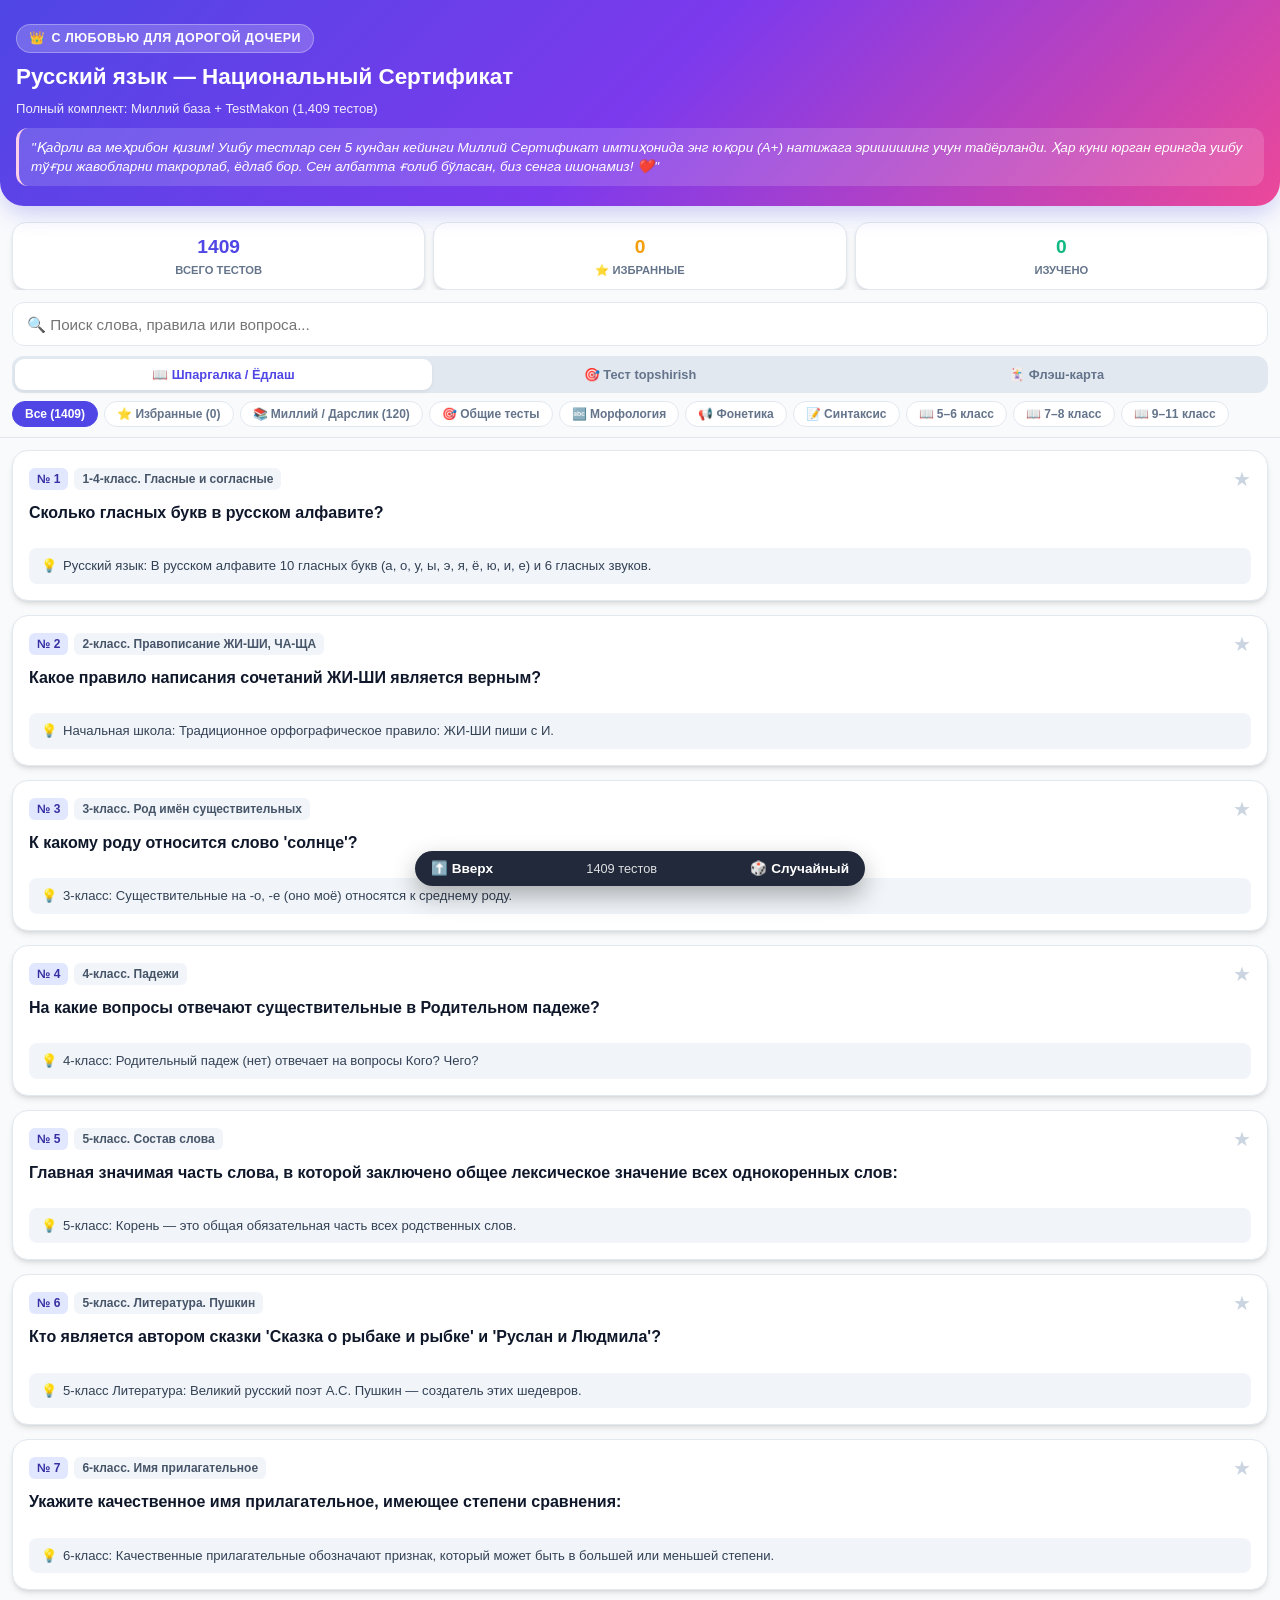
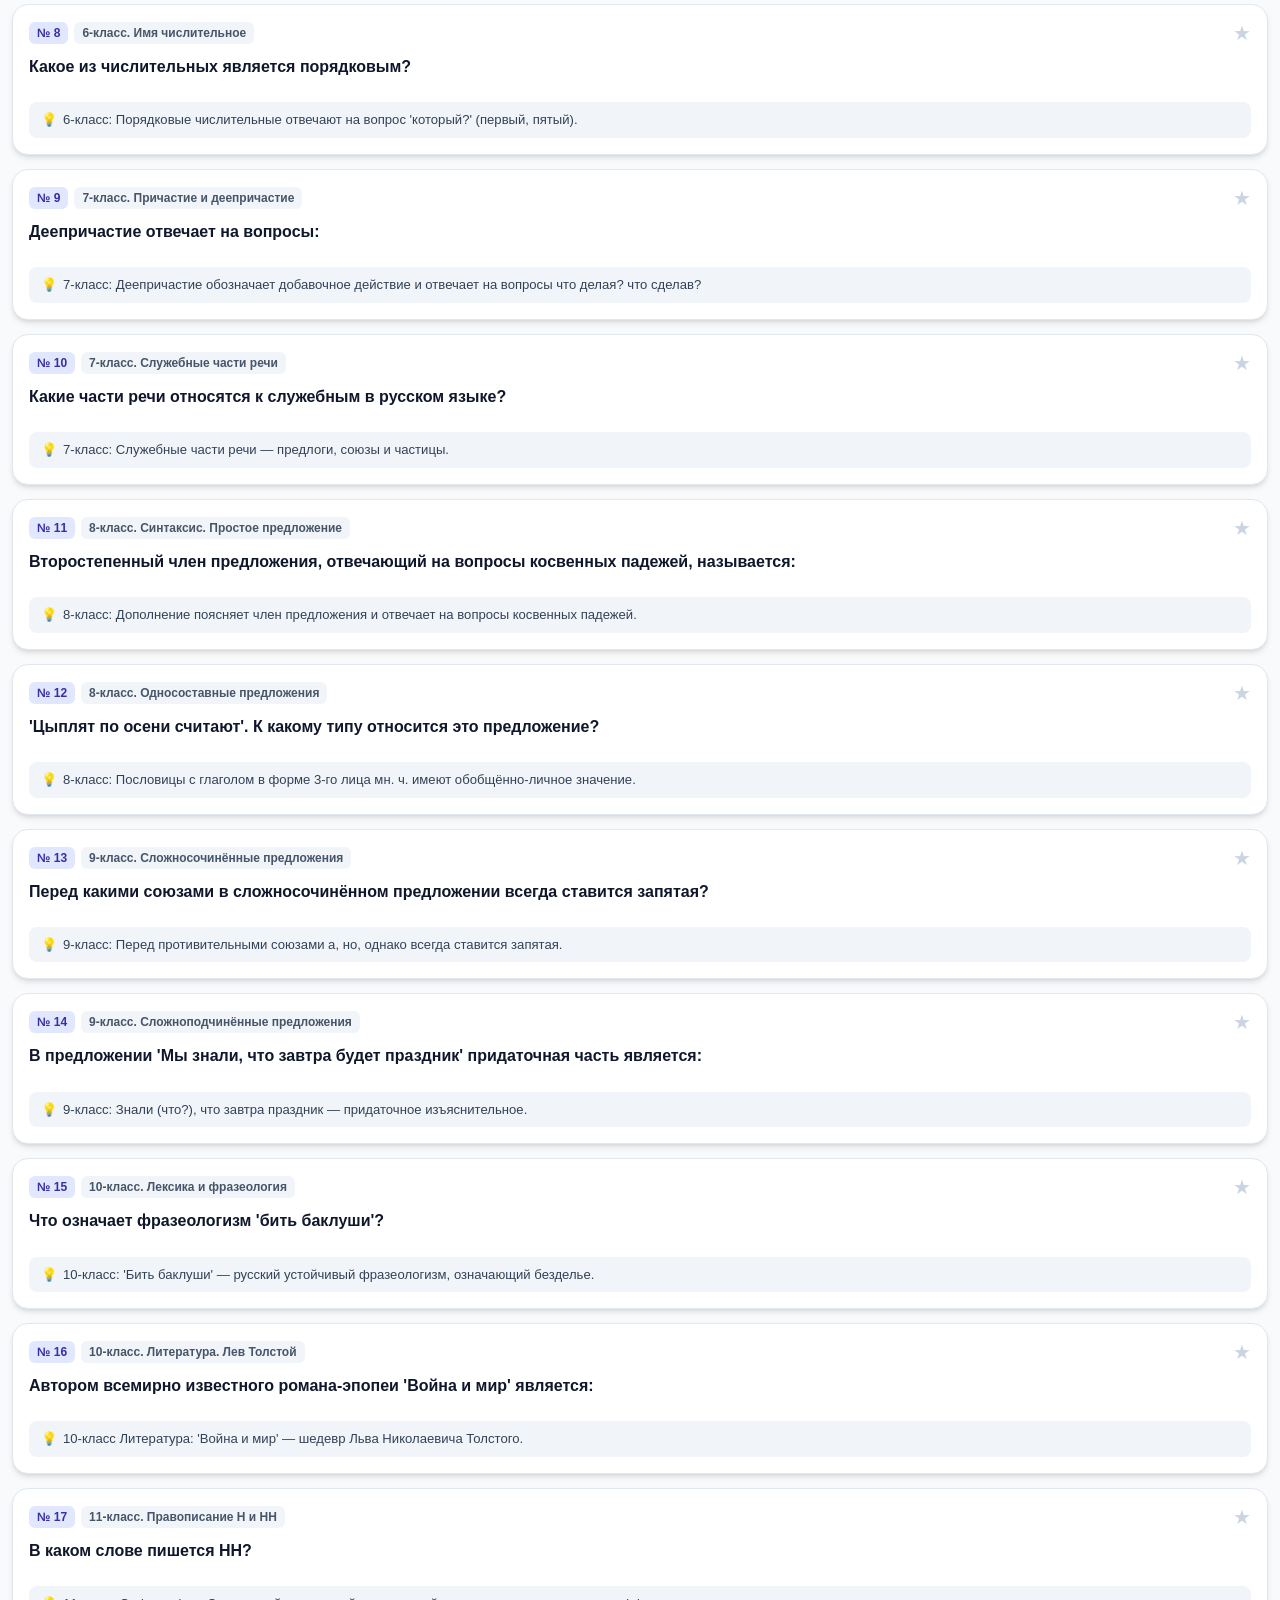
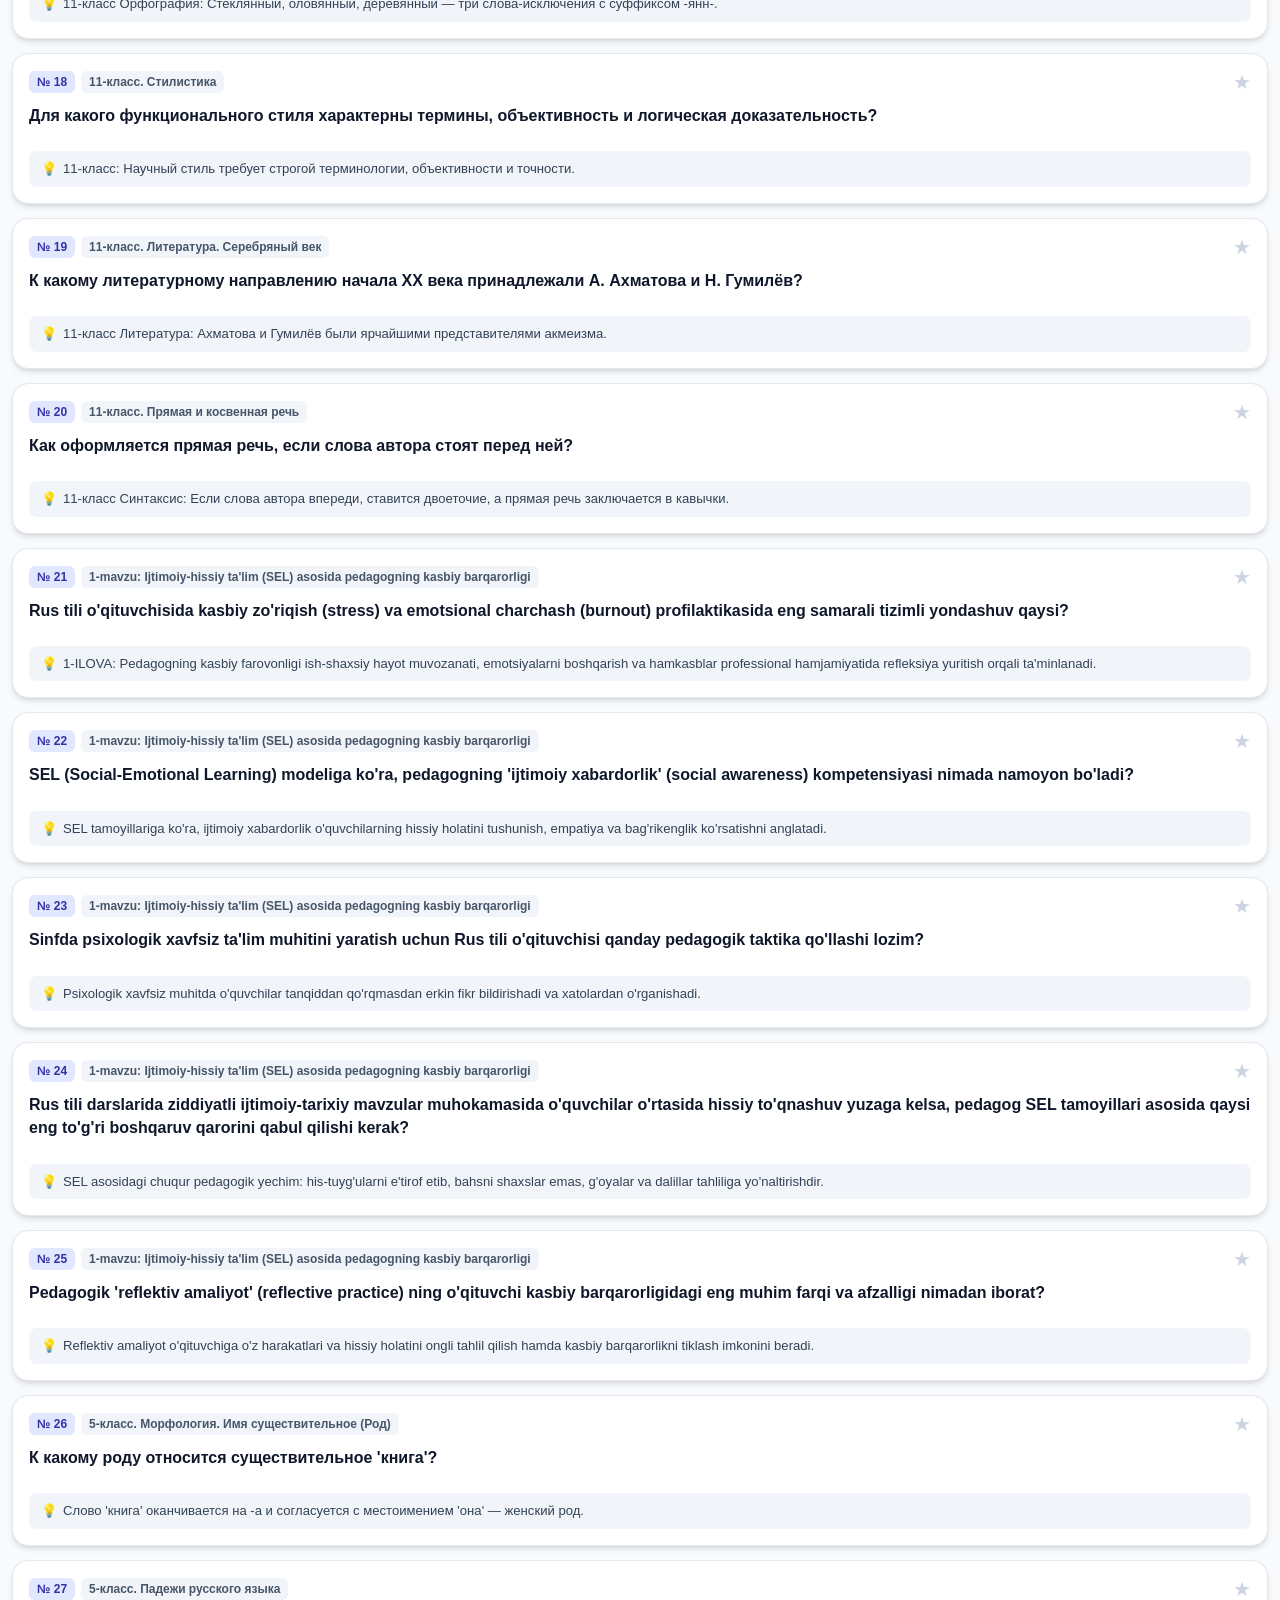
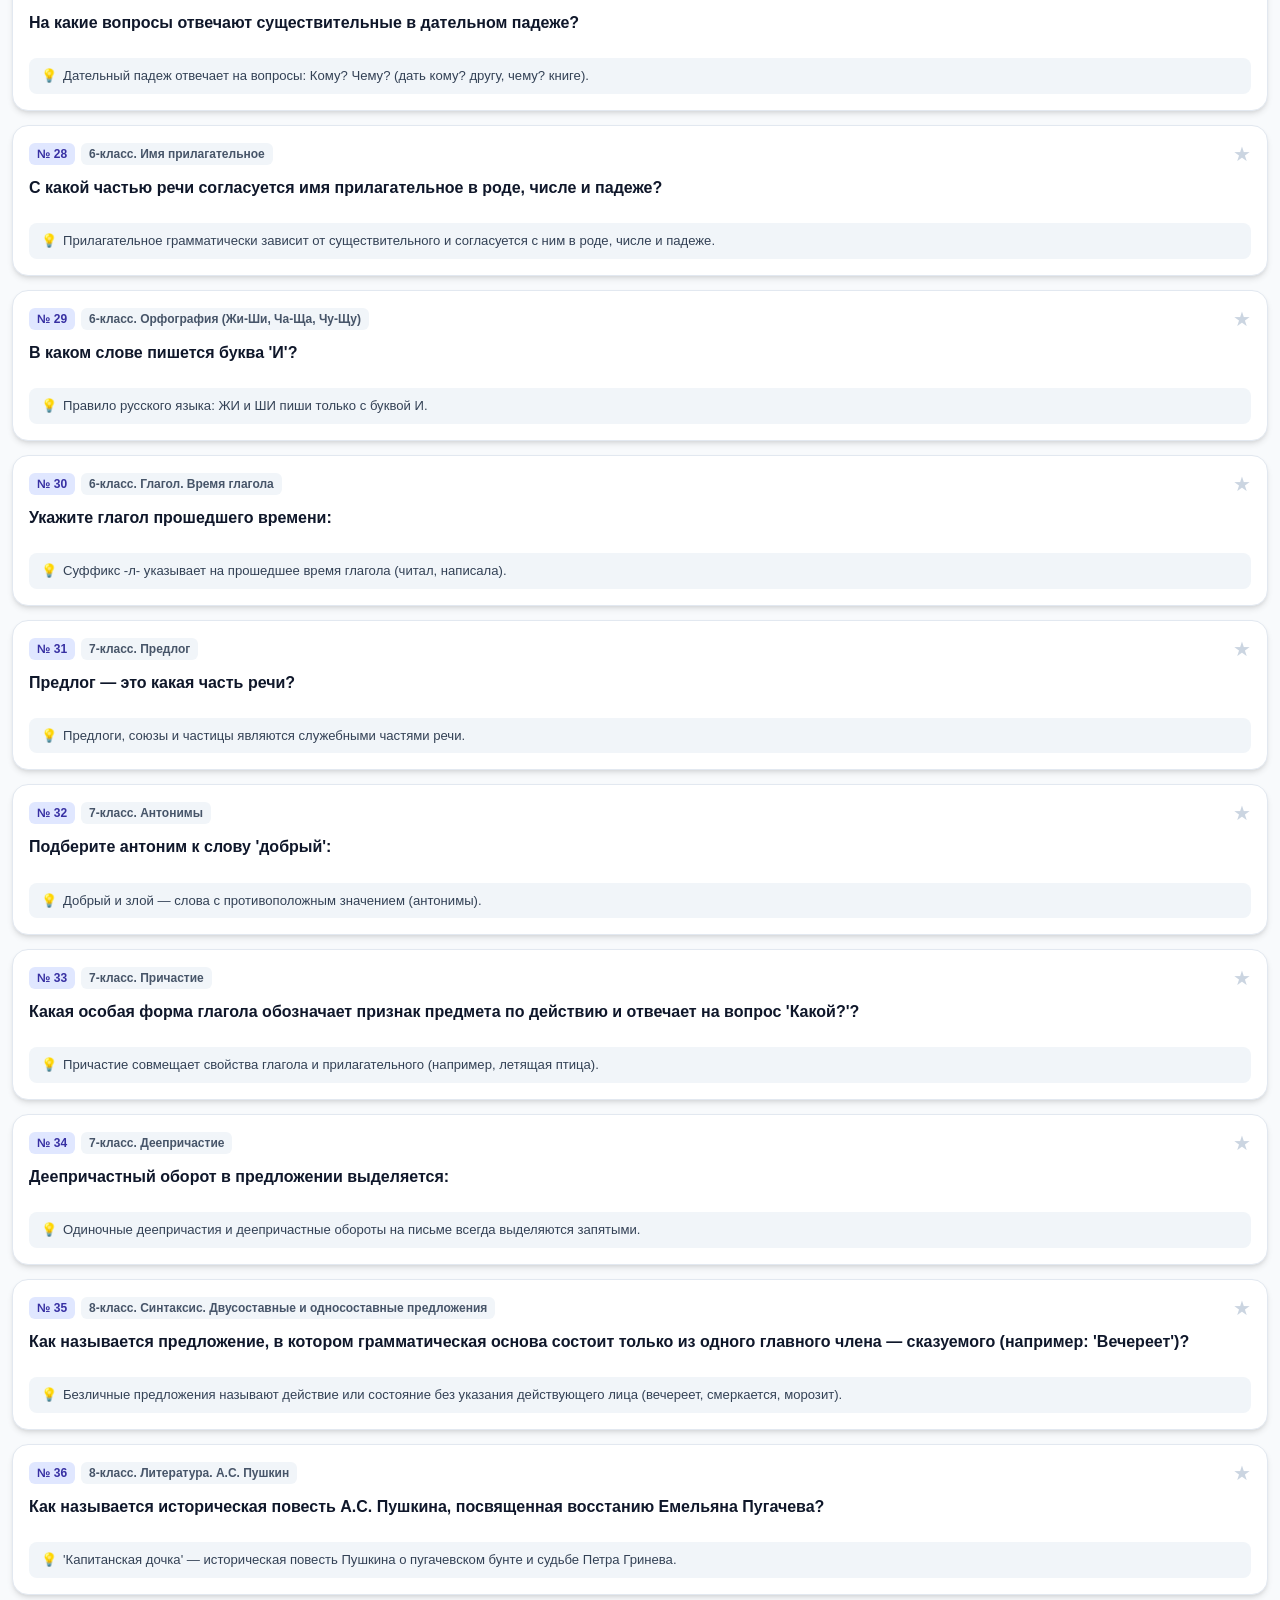
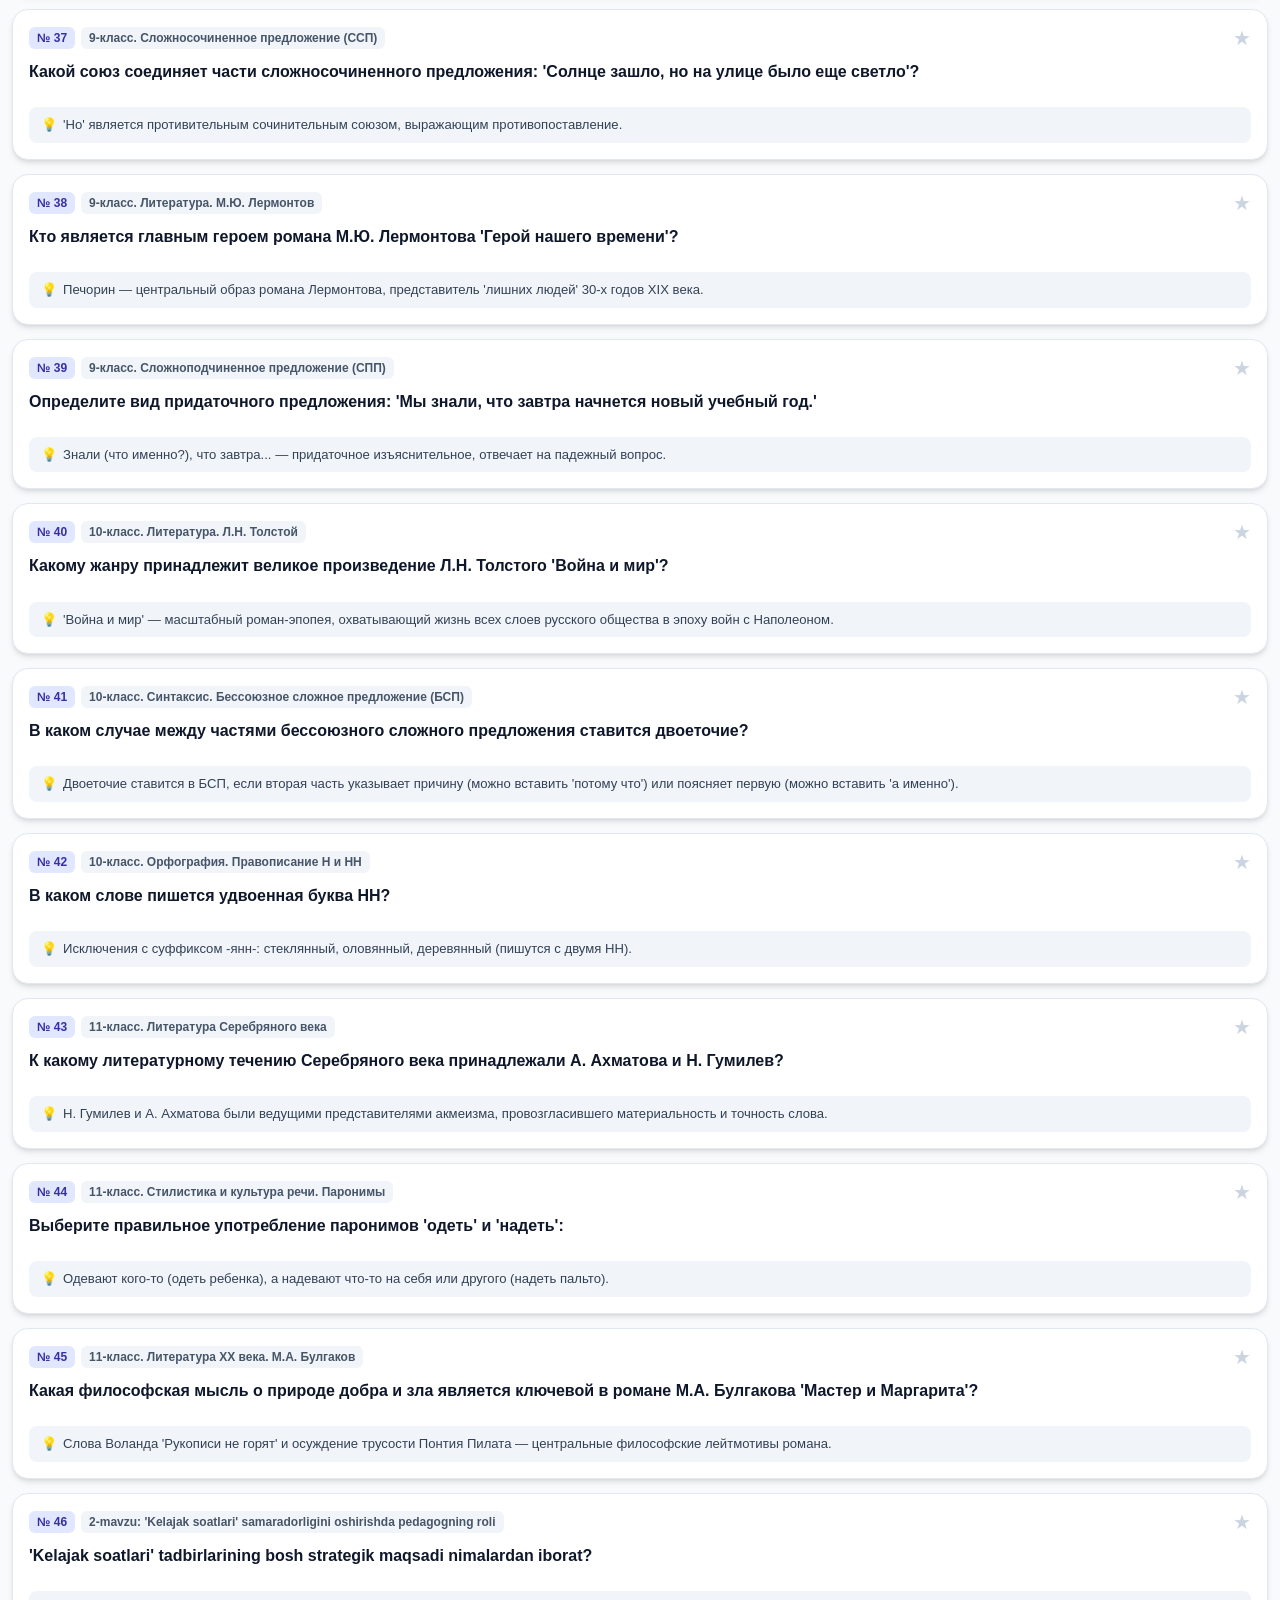
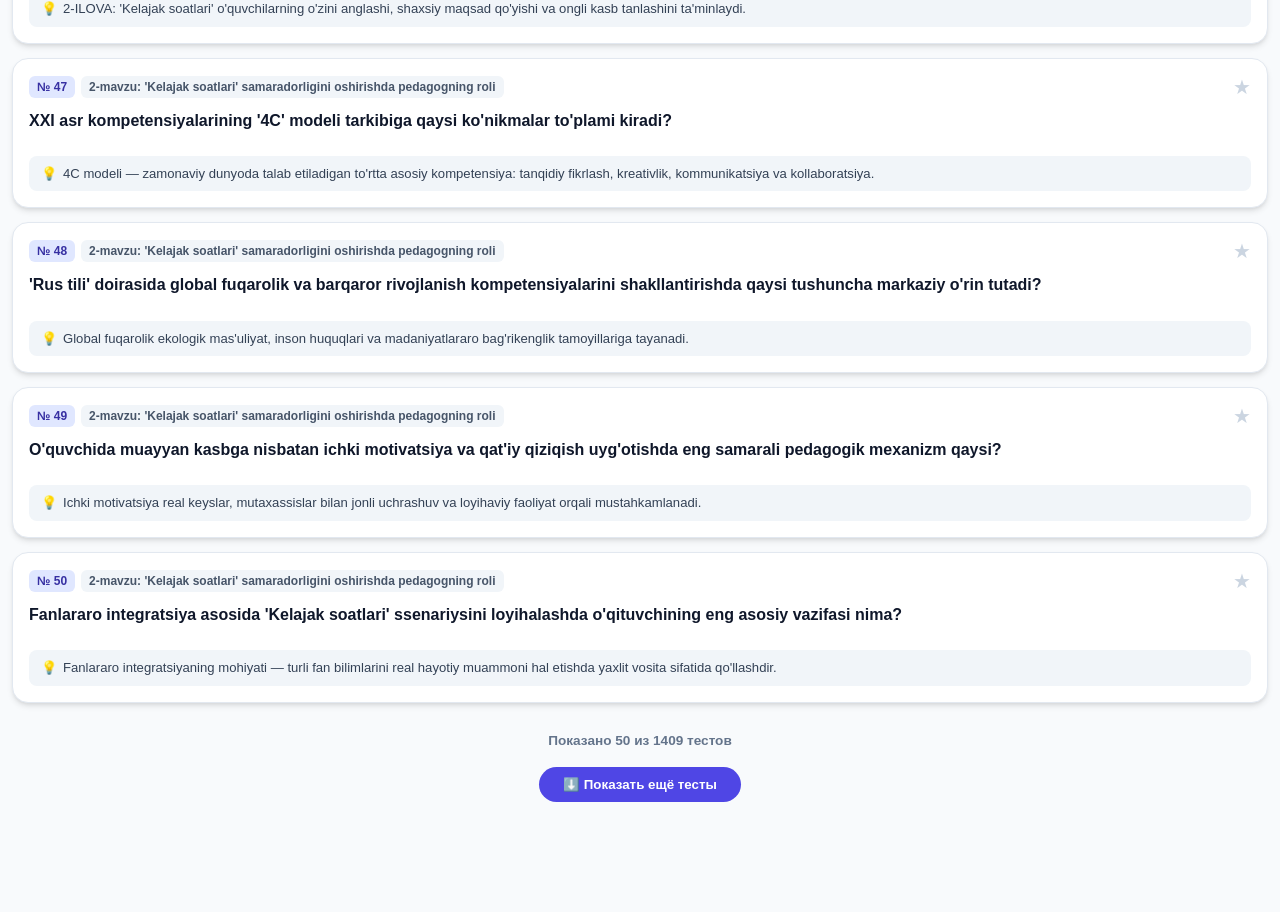
==== rus_tili_yodlash.html @ 872835c9 "Rus tili Milliy sertifikat va TestMakon yodlash dasturi (1409 ta savol) katta qizga bagishlangan" ====
<!DOCTYPE html>
<html lang="ru">
<head>
  <meta charset="UTF-8">
  <meta name="viewport" content="width=device-width, initial-scale=1.0, maximum-scale=1.0, user-scalable=no">
  <title>Русский язык — Подготовка к Национальному Сертификату (1409 тестов)</title>
  <style>
    :root {
      --primary: #4f46e5;
      --primary-dark: #3730a3;
      --primary-light: #e0e7ff;
      --secondary: #ec4899;
      --success: #10b981;
      --success-light: #d1fae5;
      --danger: #ef4444;
      --danger-light: #fee2e2;
      --warning: #f59e0b;
      --bg: #f8fafc;
      --card-bg: #ffffff;
      --text: #0f172a;
      --text-muted: #64748b;
      --border: #e2e8f0;
      --shadow: 0 4px 6px -1px rgb(0 0 0 / 0.1), 0 2px 4px -2px rgb(0 0 0 / 0.1);
      --radius: 16px;
    }

    * {
      box-sizing: border-box;
      margin: 0;
      padding: 0;
      -webkit-tap-highlight-color: transparent;
      font-family: -apple-system, BlinkMacSystemFont, "Segoe UI", Roboto, "Helvetica Neue", Arial, sans-serif;
    }

    body {
      background: var(--bg);
      color: var(--text);
      line-height: 1.5;
      padding-bottom: 90px;
    }

    /* HEADER & DEDICATION */
    .app-header {
      background: linear-gradient(135deg, #4f46e5 0%, #7c3aed 50%, #ec4899 100%);
      color: white;
      padding: 24px 16px 20px;
      border-radius: 0 0 24px 24px;
      box-shadow: 0 10px 25px -5px rgba(79, 70, 229, 0.3);
      position: relative;
    }

    .dedication-badge {
      display: inline-flex;
      align-items: center;
      gap: 6px;
      background: rgba(255, 255, 255, 0.2);
      backdrop-filter: blur(8px);
      padding: 4px 12px;
      border-radius: 20px;
      font-size: 0.78rem;
      font-weight: 700;
      letter-spacing: 0.5px;
      margin-bottom: 10px;
      border: 1px solid rgba(255, 255, 255, 0.3);
    }

    .app-title {
      font-size: 1.4rem;
      font-weight: 800;
      line-height: 1.25;
      margin-bottom: 8px;
    }

    .dedication-quote {
      background: rgba(255, 255, 255, 0.15);
      border-left: 3px solid #fbcfe8;
      padding: 10px 12px;
      border-radius: 12px;
      font-size: 0.85rem;
      font-style: italic;
      line-height: 1.4;
      margin-top: 10px;
    }

    /* STATS STRIP */
    .stats-strip {
      display: grid;
      grid-template-columns: repeat(3, 1fr);
      gap: 8px;
      margin: 16px 12px 0;
    }

    .stat-box {
      background: var(--card-bg);
      padding: 10px;
      border-radius: 14px;
      text-align: center;
      box-shadow: var(--shadow);
      border: 1px solid var(--border);
    }

    .stat-val {
      font-size: 1.2rem;
      font-weight: 800;
      color: var(--primary);
    }

    .stat-lbl {
      font-size: 0.7rem;
      color: var(--text-muted);
      font-weight: 600;
      text-transform: uppercase;
    }

    /* CONTROLS & SEARCH */
    .controls-panel {
      position: sticky;
      top: 0;
      z-index: 100;
      background: rgba(248, 250, 252, 0.95);
      backdrop-filter: blur(12px);
      padding: 12px 12px 6px;
      border-bottom: 1px solid var(--border);
    }

    .search-input-wrap {
      position: relative;
      margin-bottom: 10px;
    }

    .search-input {
      width: 100%;
      height: 44px;
      padding: 0 40px 0 14px;
      border-radius: 12px;
      border: 1.5px solid var(--border);
      background: #ffffff;
      font-size: 0.95rem;
      color: var(--text);
      outline: none;
      transition: all 0.2s;
    }

    .search-input:focus {
      border-color: var(--primary);
      box-shadow: 0 0 0 3px rgba(79, 70, 229, 0.15);
    }

    .clear-search-btn {
      position: absolute;
      right: 12px;
      top: 50%;
      transform: translateY(-50%);
      background: none;
      border: none;
      font-size: 1.1rem;
      color: var(--text-muted);
      cursor: pointer;
      display: none;
    }

    /* MODE SELECTOR */
    .mode-tabs {
      display: flex;
      background: #e2e8f0;
      padding: 3px;
      border-radius: 12px;
      margin-bottom: 8px;
    }

    .mode-tab {
      flex: 1;
      padding: 8px 6px;
      text-align: center;
      font-size: 0.8rem;
      font-weight: 700;
      border-radius: 9px;
      cursor: pointer;
      border: none;
      background: transparent;
      color: var(--text-muted);
      transition: all 0.2s;
    }

    .mode-tab.active {
      background: #ffffff;
      color: var(--primary);
      box-shadow: 0 2px 4px rgba(0,0,0,0.06);
    }

    /* CATEGORY PILLS */
    .filter-pills {
      display: flex;
      overflow-x: auto;
      gap: 6px;
      padding-bottom: 4px;
      scrollbar-width: none;
    }

    .filter-pills::-webkit-scrollbar {
      display: none;
    }

    .pill-btn {
      white-space: nowrap;
      padding: 5px 12px;
      border-radius: 20px;
      font-size: 0.75rem;
      font-weight: 600;
      border: 1px solid var(--border);
      background: #ffffff;
      color: var(--text-muted);
      cursor: pointer;
      transition: all 0.15s;
    }

    .pill-btn.active {
      background: var(--primary);
      color: #ffffff;
      border-color: var(--primary);
    }

    /* QUESTION CARD */
    .cards-container {
      padding: 12px;
      display: flex;
      flex-direction: column;
      gap: 14px;
    }

    .q-card {
      background: var(--card-bg);
      border-radius: var(--radius);
      padding: 16px;
      box-shadow: var(--shadow);
      border: 1.5px solid var(--border);
      position: relative;
      transition: transform 0.15s, border-color 0.15s;
    }

    .q-card.bookmarked {
      border-color: #f59e0b;
      background: #fffdfa;
    }

    .q-card-header {
      display: flex;
      justify-content: space-between;
      align-items: center;
      margin-bottom: 10px;
      font-size: 0.75rem;
    }

    .q-meta {
      display: flex;
      align-items: center;
      gap: 6px;
      flex-wrap: wrap;
    }

    .q-num-badge {
      background: var(--primary-light);
      color: var(--primary-dark);
      font-weight: 800;
      padding: 2px 8px;
      border-radius: 6px;
    }

    .q-source-badge {
      background: #f1f5f9;
      color: #475569;
      padding: 2px 8px;
      border-radius: 6px;
      font-weight: 600;
    }

    .star-btn {
      background: none;
      border: none;
      font-size: 1.25rem;
      cursor: pointer;
      color: #cbd5e1;
      transition: color 0.15s, transform 0.15s;
    }

    .star-btn.active {
      color: #f59e0b;
      transform: scale(1.15);
    }

    .q-text {
      font-size: 1rem;
      font-weight: 700;
      color: var(--text);
      line-height: 1.45;
      margin-bottom: 14px;
    }

    /* OPTIONS */
    .options-list {
      display: flex;
      flex-direction: column;
      gap: 8px;
    }

    .opt-btn {
      display: flex;
      align-items: flex-start;
      gap: 10px;
      padding: 10px 12px;
      border-radius: 12px;
      border: 1.5px solid var(--border);
      background: #f8fafc;
      text-align: left;
      font-size: 0.92rem;
      color: var(--text);
      cursor: pointer;
      width: 100%;
      line-height: 1.35;
      transition: all 0.15s;
    }

    .opt-letter {
      width: 24px;
      height: 24px;
      flex-shrink: 0;
      border-radius: 50%;
      background: #e2e8f0;
      color: #475569;
      font-weight: 700;
      font-size: 0.8rem;
      display: flex;
      align-items: center;
      justify-content: center;
    }

    /* STUDY MODE (CORRECT ANSWER HIGHLIGHT) */
    .mode-study .opt-btn.is-correct {
      background: #ecfdf5;
      border-color: #10b981;
      color: #065f46;
      font-weight: 700;
    }

    .mode-study .opt-btn.is-correct .opt-letter {
      background: #10b981;
      color: white;
    }

    /* TEST MODE FEEDBACK */
    .opt-btn.user-correct {
      background: #ecfdf5 !important;
      border-color: #10b981 !important;
      color: #065f46 !important;
      font-weight: 700;
    }

    .opt-btn.user-correct .opt-letter {
      background: #10b981 !important;
      color: white !important;
    }

    .opt-btn.user-wrong {
      background: #fef2f2 !important;
      border-color: #ef4444 !important;
      color: #991b1b !important;
    }

    .opt-btn.user-wrong .opt-letter {
      background: #ef4444 !important;
      color: white !important;
    }

    /* EXPLANATION BOX */
    .q-explanation {
      margin-top: 10px;
      padding: 8px 12px;
      background: #f1f5f9;
      border-radius: 8px;
      font-size: 0.82rem;
      color: #334155;
      display: flex;
      align-items: center;
      gap: 6px;
    }

    /* FLASHCARD MODE */
    .flashcard-wrap {
      display: none;
      padding: 16px;
    }

    .flashcard {
      background: white;
      border-radius: 20px;
      padding: 24px 20px;
      box-shadow: 0 10px 30px rgba(0,0,0,0.08);
      border: 2px solid var(--primary-light);
      min-height: 320px;
      display: flex;
      flex-direction: column;
      justify-content: space-between;
    }

    .fc-question {
      font-size: 1.15rem;
      font-weight: 800;
      line-height: 1.45;
      margin-bottom: 20px;
    }

    .fc-answer-box {
      background: #ecfdf5;
      border: 2px dashed #10b981;
      border-radius: 14px;
      padding: 16px;
      text-align: center;
      margin-top: auto;
      display: none;
    }

    .fc-actions {
      display: flex;
      gap: 10px;
      margin-top: 20px;
    }

    .fc-btn {
      flex: 1;
      height: 48px;
      border-radius: 12px;
      font-weight: 700;
      font-size: 0.95rem;
      border: none;
      cursor: pointer;
      display: flex;
      align-items: center;
      justify-content: center;
      gap: 6px;
    }

    .fc-btn-reveal {
      background: var(--primary);
      color: white;
    }

    .fc-btn-nav {
      background: #f1f5f9;
      color: #334155;
      max-width: 70px;
    }

    /* BOTTOM FLOATING CONTROLS */
    .floating-bar {
      position: fixed;
      bottom: 14px;
      left: 14px;
      right: 14px;
      max-width: 450px;
      margin: 0 auto;
      background: rgba(15, 23, 42, 0.92);
      backdrop-filter: blur(12px);
      color: white;
      border-radius: 30px;
      padding: 8px 16px;
      display: flex;
      align-items: center;
      justify-content: space-between;
      box-shadow: 0 10px 25px rgba(0,0,0,0.3);
      z-index: 999;
    }

    .floating-btn {
      background: none;
      border: none;
      color: white;
      font-size: 1.1rem;
      display: flex;
      align-items: center;
      gap: 6px;
      cursor: pointer;
      font-weight: 600;
      font-size: 0.85rem;
    }

    /* EMPTY STATE */
    .empty-state {
      text-align: center;
      padding: 40px 20px;
      color: var(--text-muted);
    }

    .pagination-info {
      text-align: center;
      font-size: 0.85rem;
      color: var(--text-muted);
      margin: 16px 0;
      font-weight: 600;
    }
  </style>
</head>
<body>

  <!-- APP HEADER WITH FATHER'S DEDICATION -->
  <header class="app-header">
    <div class="dedication-badge">
      <span>👑</span> С ЛЮБОВЬЮ ДЛЯ ДОРОГОЙ ДОЧЕРИ
    </div>
    <h1 class="app-title">Русский язык — Национальный Сертификат</h1>
    <div style="font-size: 0.82rem; opacity: 0.9; margin-bottom: 4px;">
      Полный комплект: Миллий база + TestMakon (1,409 тестов)
    </div>
    
    <div class="dedication-quote">
      "Қадрли ва меҳрибон қизим! Ушбу тестлар сен 5 кундан кейинги Миллий Сертификат имтиҳонида энг юқори (A+) натижага эришишинг учун тайёрланди. Ҳар куни юрган ерингда ушбу тўғри жавобларни такрорлаб, ёдлаб бор. Сен албатта ғолиб бўласан, биз сенга ишонамиз! ❤️"
    </div>
  </header>

  <!-- QUICK STATS -->
  <div class="stats-strip">
    <div class="stat-box">
      <div class="stat-val" id="totalCount">1409</div>
      <div class="stat-lbl">Всего тестов</div>
    </div>
    <div class="stat-box">
      <div class="stat-val" id="starredCount" style="color: #f59e0b;">0</div>
      <div class="stat-lbl">⭐ Избранные</div>
    </div>
    <div class="stat-box">
      <div class="stat-val" id="progressCount" style="color: #10b981;">0</div>
      <div class="stat-lbl">Изучено</div>
    </div>
  </div>

  <!-- STICKY CONTROL PANEL -->
  <div class="controls-panel">
    <!-- Search Bar -->
    <div class="search-input-wrap">
      <input type="text" id="searchInput" class="search-input" placeholder="🔍 Поиск слова, правила или вопроса...">
      <button type="button" id="clearSearch" class="clear-search-btn">✕</button>
    </div>

    <!-- Mode Selector -->
    <div class="mode-tabs">
      <button type="button" class="mode-tab active" data-mode="study">📖 Шпаргалка / Ёдлаш</button>
      <button type="button" class="mode-tab" data-mode="quiz">🎯 Тест topshirish</button>
      <button type="button" class="mode-tab" data-mode="flashcard">🃏 Флэш-карта</button>
    </div>

    <!-- Filter Pills -->
    <div class="filter-pills" id="filterPills">
      <button type="button" class="pill-btn active" data-filter="all">Все (1409)</button>
      <button type="button" class="pill-btn" data-filter="starred">⭐ Избранные (<span id="pillStarCount">0</span>)</button>
      <button type="button" class="pill-btn" data-filter="milliy">📚 Миллий / Дарслик (120)</button>
      <button type="button" class="pill-btn" data-filter="tm-gen">🎯 Общие тесты</button>
      <button type="button" class="pill-btn" data-filter="morph">🔤 Морфология</button>
      <button type="button" class="pill-btn" data-filter="phon">📢 Фонетика</button>
      <button type="button" class="pill-btn" data-filter="synt">📝 Синтаксис</button>
      <button type="button" class="pill-btn" data-filter="gr-5-6">📖 5–6 класс</button>
      <button type="button" class="pill-btn" data-filter="gr-7-8">📖 7–8 класс</button>
      <button type="button" class="pill-btn" data-filter="gr-9-11">📖 9–11 класс</button>
    </div>
  </div>

  <!-- LIST VIEW (FOR STUDY & QUIZ MODES) -->
  <main id="listView" class="mode-study">
    <div class="cards-container" id="cardsContainer">
      <!-- Populated dynamically -->
    </div>
    <div class="pagination-info" id="paginationInfo"></div>
    <div style="text-align: center; margin-bottom: 20px;">
      <button type="button" id="loadMoreBtn" style="display:none; padding: 10px 24px; border-radius: 20px; background: var(--primary); color: white; border: none; font-weight: 700; cursor: pointer;">
        ⬇️ Показать ещё тесты
      </button>
    </div>
  </main>

  <!-- FLASHCARD VIEW -->
  <div id="flashcardView" class="flashcard-wrap">
    <div class="flashcard">
      <div style="display: flex; justify-content: space-between; align-items: center; margin-bottom: 12px;">
        <span class="q-num-badge" id="fcBadge">Вопрос 1 / 1409</span>
        <button type="button" class="star-btn" id="fcStarBtn">★</button>
      </div>

      <div class="fc-question" id="fcQuestion">Загрузка...</div>

      <div class="fc-answer-box" id="fcAnswerBox">
        <div style="font-size: 0.75rem; text-transform: uppercase; color: var(--success); font-weight: 800; margin-bottom: 4px;">ПРАВИЛЬНЫЙ ОТВЕТ:</div>
        <div id="fcCorrectAnswer" style="font-size: 1.15rem; font-weight: 800; color: #065f46;"></div>
        <div id="fcExplanation" style="font-size: 0.82rem; color: #047857; margin-top: 6px;"></div>
      </div>

      <div class="fc-actions">
        <button type="button" class="fc-btn fc-btn-nav" id="fcPrev">←</button>
        <button type="button" class="fc-btn fc-btn-reveal" id="fcRevealBtn">👀 Показать ответ</button>
        <button type="button" class="fc-btn fc-btn-nav" id="fcNext">→</button>
      </div>
    </div>
  </div>

  <!-- BOTTOM FLOATING ACTION BAR -->
  <div class="floating-bar">
    <button type="button" class="floating-btn" onclick="window.scrollTo({ top: 0, behavior: 'smooth' })">
      ⬆️ Вверх
    </button>
    <div style="font-size: 0.8rem; opacity: 0.85;" id="floatingCounter">1409 тестов</div>
    <button type="button" class="floating-btn" id="randomTestBtn">
      🎲 Случайный
    </button>
  </div>

  <!-- EMBEDDED DATASET (1409 QUESTIONS) -->
  <script>
    const ALL_QUESTIONS = [{"id": "mil-1", "source": "Milliy sertifikat & Darslik", "topic": "1-4-класс. Гласные и согласные", "difficulty": "easy", "question": "Сколько гласных букв в русском алфавите?", "options": {"A": "", "B": "", "C": "", "D": ""}, "correct_letter": "", "correct_text": "", "explanation": "Русский язык: В русском алфавите 10 гласных букв (а, о, у, ы, э, я, ё, ю, и, е) и 6 гласных звуков."}, {"id": "mil-2", "source": "Milliy sertifikat & Darslik", "topic": "2-класс. Правописание ЖИ-ШИ, ЧА-ЩА", "difficulty": "easy", "question": "Какое правило написания сочетаний ЖИ-ШИ является верным?", "options": {"A": "", "B": "", "C": "", "D": ""}, "correct_letter": "", "correct_text": "", "explanation": "Начальная школа: Традиционное орфографическое правило: ЖИ-ШИ пиши с И."}, {"id": "mil-3", "source": "Milliy sertifikat & Darslik", "topic": "3-класс. Род имён существительных", "difficulty": "easy", "question": "К какому роду относится слово 'солнце'?", "options": {"A": "", "B": "", "C": "", "D": ""}, "correct_letter": "", "correct_text": "", "explanation": "3-класс: Существительные на -о, -е (оно моё) относятся к среднему роду."}, {"id": "mil-4", "source": "Milliy sertifikat & Darslik", "topic": "4-класс. Падежи", "difficulty": "easy", "question": "На какие вопросы отвечают существительные в Родительном падеже?", "options": {"A": "", "B": "", "C": "", "D": ""}, "correct_letter": "", "correct_text": "", "explanation": "4-класс: Родительный падеж (нет) отвечает на вопросы Кого? Чего?"}, {"id": "mil-5", "source": "Milliy sertifikat & Darslik", "topic": "5-класс. Состав слова", "difficulty": "easy", "question": "Главная значимая часть слова, в которой заключено общее лексическое значение всех однокоренных слов:", "options": {"A": "", "B": "", "C": "", "D": ""}, "correct_letter": "", "correct_text": "", "explanation": "5-класс: Корень — это общая обязательная часть всех родственных слов."}, {"id": "mil-6", "source": "Milliy sertifikat & Darslik", "topic": "5-класс. Литература. Пушкин", "difficulty": "easy", "question": "Кто является автором сказки 'Сказка о рыбаке и рыбке' и 'Руслан и Людмила'?", "options": {"A": "", "B": "", "C": "", "D": ""}, "correct_letter": "", "correct_text": "", "explanation": "5-класс Литература: Великий русский поэт А.С. Пушкин — создатель этих шедевров."}, {"id": "mil-7", "source": "Milliy sertifikat & Darslik", "topic": "6-класс. Имя прилагательное", "difficulty": "easy", "question": "Укажите качественное имя прилагательное, имеющее степени сравнения:", "options": {"A": "", "B": "", "C": "", "D": ""}, "correct_letter": "", "correct_text": "", "explanation": "6-класс: Качественные прилагательные обозначают признак, который может быть в большей или меньшей степени."}, {"id": "mil-8", "source": "Milliy sertifikat & Darslik", "topic": "6-класс. Имя числительное", "difficulty": "medium", "question": "Какое из числительных является порядковым?", "options": {"A": "", "B": "", "C": "", "D": ""}, "correct_letter": "", "correct_text": "", "explanation": "6-класс: Порядковые числительные отвечают на вопрос 'который?' (первый, пятый)."}, {"id": "mil-9", "source": "Milliy sertifikat & Darslik", "topic": "7-класс. Причастие и деепричастие", "difficulty": "medium", "question": "Деепричастие отвечает на вопросы:", "options": {"A": "", "B": "", "C": "", "D": ""}, "correct_letter": "", "correct_text": "", "explanation": "7-класс: Деепричастие обозначает добавочное действие и отвечает на вопросы что делая? что сделав?"}, {"id": "mil-10", "source": "Milliy sertifikat & Darslik", "topic": "7-класс. Служебные части речи", "difficulty": "medium", "question": "Какие части речи относятся к служебным в русском языке?", "options": {"A": "", "B": "", "C": "", "D": ""}, "correct_letter": "", "correct_text": "", "explanation": "7-класс: Служебные части речи — предлоги, союзы и частицы."}, {"id": "mil-11", "source": "Milliy sertifikat & Darslik", "topic": "8-класс. Синтаксис. Простое предложение", "difficulty": "medium", "question": "Второстепенный член предложения, отвечающий на вопросы косвенных падежей, называется:", "options": {"A": "", "B": "", "C": "", "D": ""}, "correct_letter": "", "correct_text": "", "explanation": "8-класс: Дополнение поясняет член предложения и отвечает на вопросы косвенных падежей."}, {"id": "mil-12", "source": "Milliy sertifikat & Darslik", "topic": "8-класс. Односоставные предложения", "difficulty": "medium", "question": "'Цыплят по осени считают'. К какому типу относится это предложение?", "options": {"A": "", "B": "", "C": "", "D": ""}, "correct_letter": "", "correct_text": "", "explanation": "8-класс: Пословицы с глаголом в форме 3-го лица мн. ч. имеют обобщённо-личное значение."}, {"id": "mil-13", "source": "Milliy sertifikat & Darslik", "topic": "9-класс. Сложносочинённые предложения", "difficulty": "medium", "question": "Перед какими союзами в сложносочинённом предложении всегда ставится запятая?", "options": {"A": "", "B": "", "C": "", "D": ""}, "correct_letter": "", "correct_text": "", "explanation": "9-класс: Перед противительными союзами а, но, однако всегда ставится запятая."}, {"id": "mil-14", "source": "Milliy sertifikat & Darslik", "topic": "9-класс. Сложноподчинённые предложения", "difficulty": "medium", "question": "В предложении 'Мы знали, что завтра будет праздник' придаточная часть является:", "options": {"A": "", "B": "", "C": "", "D": ""}, "correct_letter": "", "correct_text": "", "explanation": "9-класс: Знали (что?), что завтра праздник — придаточное изъяснительное."}, {"id": "mil-15", "source": "Milliy sertifikat & Darslik", "topic": "10-класс. Лексика и фразеология", "difficulty": "medium", "question": "Что означает фразеологизм 'бить баклуши'?", "options": {"A": "", "B": "", "C": "", "D": ""}, "correct_letter": "", "correct_text": "", "explanation": "10-класс: 'Бить баклуши' — русский устойчивый фразеологизм, означающий безделье."}, {"id": "mil-16", "source": "Milliy sertifikat & Darslik", "topic": "10-класс. Литература. Лев Толстой", "difficulty": "hard", "question": "Автором всемирно известного романа-эпопеи 'Война и мир' является:", "options": {"A": "", "B": "", "C": "", "D": ""}, "correct_letter": "", "correct_text": "", "explanation": "10-класс Литература: 'Война и мир' — шедевр Льва Николаевича Толстого."}, {"id": "mil-17", "source": "Milliy sertifikat & Darslik", "topic": "11-класс. Правописание Н и НН", "difficulty": "hard", "question": "В каком слове пишется НН?", "options": {"A": "", "B": "", "C": "", "D": ""}, "correct_letter": "", "correct_text": "", "explanation": "11-класс Орфография: Стеклянный, оловянный, деревянный — три слова-исключения с суффиксом -янн-."}, {"id": "mil-18", "source": "Milliy sertifikat & Darslik", "topic": "11-класс. Стилистика", "difficulty": "hard", "question": "Для какого функционального стиля характерны термины, объективность и логическая доказательность?", "options": {"A": "", "B": "", "C": "", "D": ""}, "correct_letter": "", "correct_text": "", "explanation": "11-класс: Научный стиль требует строгой терминологии, объективности и точности."}, {"id": "mil-19", "source": "Milliy sertifikat & Darslik", "topic": "11-класс. Литература. Серебряный век", "difficulty": "hard", "question": "К какому литературному направлению начала XX века принадлежали А. Ахматова и Н. Гумилёв?", "options": {"A": "", "B": "", "C": "", "D": ""}, "correct_letter": "", "correct_text": "", "explanation": "11-класс Литература: Ахматова и Гумилёв были ярчайшими представителями акмеизма."}, {"id": "mil-20", "source": "Milliy sertifikat & Darslik", "topic": "11-класс. Прямая и косвенная речь", "difficulty": "hard", "question": "Как оформляется прямая речь, если слова автора стоят перед ней?", "options": {"A": "", "B": "", "C": "", "D": ""}, "correct_letter": "", "correct_text": "", "explanation": "11-класс Синтаксис: Если слова автора впереди, ставится двоеточие, а прямая речь заключается в кавычки."}, {"id": "mil-21", "source": "Milliy sertifikat & Darslik", "topic": "1-mavzu: Ijtimoiy-hissiy ta'lim (SEL) asosida pedagogning kasbiy barqarorligi", "difficulty": "medium", "question": "Rus tili o'qituvchisida kasbiy zo'riqish (stress) va emotsional charchash (burnout) profilaktikasida eng samarali tizimli yondashuv qaysi?", "options": {"A": "", "B": "", "C": "", "D": ""}, "correct_letter": "", "correct_text": "", "explanation": "1-ILOVA: Pedagogning kasbiy farovonligi ish-shaxsiy hayot muvozanati, emotsiyalarni boshqarish va hamkasblar professional hamjamiyatida refleksiya yuritish orqali ta'minlanadi."}, {"id": "mil-22", "source": "Milliy sertifikat & Darslik", "topic": "1-mavzu: Ijtimoiy-hissiy ta'lim (SEL) asosida pedagogning kasbiy barqarorligi", "difficulty": "medium", "question": "SEL (Social-Emotional Learning) modeliga ko'ra, pedagogning 'ijtimoiy xabardorlik' (social awareness) kompetensiyasi nimada namoyon bo'ladi?", "options": {"A": "", "B": "", "C": "", "D": ""}, "correct_letter": "", "correct_text": "", "explanation": "SEL tamoyillariga ko'ra, ijtimoiy xabardorlik o'quvchilarning hissiy holatini tushunish, empatiya va bag'rikenglik ko'rsatishni anglatadi."}, {"id": "mil-23", "source": "Milliy sertifikat & Darslik", "topic": "1-mavzu: Ijtimoiy-hissiy ta'lim (SEL) asosida pedagogning kasbiy barqarorligi", "difficulty": "medium", "question": "Sinfda psixologik xavfsiz ta'lim muhitini yaratish uchun Rus tili o'qituvchisi qanday pedagogik taktika qo'llashi lozim?", "options": {"A": "", "B": "", "C": "", "D": ""}, "correct_letter": "", "correct_text": "", "explanation": "Psixologik xavfsiz muhitda o'quvchilar tanqiddan qo'rqmasdan erkin fikr bildirishadi va xatolardan o'rganishadi."}, {"id": "mil-24", "source": "Milliy sertifikat & Darslik", "topic": "1-mavzu: Ijtimoiy-hissiy ta'lim (SEL) asosida pedagogning kasbiy barqarorligi", "difficulty": "hard", "question": "Rus tili darslarida ziddiyatli ijtimoiy-tarixiy mavzular muhokamasida o'quvchilar o'rtasida hissiy to'qnashuv yuzaga kelsa, pedagog SEL tamoyillari asosida qaysi eng to'g'ri boshqaruv qarorini qabul qilishi kerak?", "options": {"A": "", "B": "", "C": "", "D": ""}, "correct_letter": "", "correct_text": "", "explanation": "SEL asosidagi chuqur pedagogik yechim: his-tuyg'ularni e'tirof etib, bahsni shaxslar emas, g'oyalar va dalillar tahliliga yo'naltirishdir."}, {"id": "mil-25", "source": "Milliy sertifikat & Darslik", "topic": "1-mavzu: Ijtimoiy-hissiy ta'lim (SEL) asosida pedagogning kasbiy barqarorligi", "difficulty": "hard", "question": "Pedagogik 'reflektiv amaliyot' (reflective practice) ning o'qituvchi kasbiy barqarorligidagi eng muhim farqi va afzalligi nimadan iborat?", "options": {"A": "", "B": "", "C": "", "D": ""}, "correct_letter": "", "correct_text": "", "explanation": "Reflektiv amaliyot o'qituvchiga o'z harakatlari va hissiy holatini ongli tahlil qilish hamda kasbiy barqarorlikni tiklash imkonini beradi."}, {"id": "mil-26", "source": "Milliy sertifikat & Darslik", "topic": "5-класс. Морфология. Имя существительное (Род)", "difficulty": "easy", "question": "К какому роду относится существительное 'книга'?", "options": {"A": "", "B": "", "C": "", "D": ""}, "correct_letter": "", "correct_text": "", "explanation": "Слово 'книга' оканчивается на -а и согласуется с местоимением 'она' — женский род."}, {"id": "mil-27", "source": "Milliy sertifikat & Darslik", "topic": "5-класс. Падежи русского языка", "difficulty": "easy", "question": "На какие вопросы отвечают существительные в дательном падеже?", "options": {"A": "", "B": "", "C": "", "D": ""}, "correct_letter": "", "correct_text": "", "explanation": "Дательный падеж отвечает на вопросы: Кому? Чему? (дать кому? другу, чему? книге)."}, {"id": "mil-28", "source": "Milliy sertifikat & Darslik", "topic": "6-класс. Имя прилагательное", "difficulty": "easy", "question": "С какой частью речи согласуется имя прилагательное в роде, числе и падеже?", "options": {"A": "", "B": "", "C": "", "D": ""}, "correct_letter": "", "correct_text": "", "explanation": "Прилагательное грамматически зависит от существительного и согласуется с ним в роде, числе и падеже."}, {"id": "mil-29", "source": "Milliy sertifikat & Darslik", "topic": "6-класс. Орфография (Жи-Ши, Ча-Ща, Чу-Щу)", "difficulty": "easy", "question": "В каком слове пишется буква 'И'?", "options": {"A": "", "B": "", "C": "", "D": ""}, "correct_letter": "", "correct_text": "", "explanation": "Правило русского языка: ЖИ и ШИ пиши только с буквой И."}, {"id": "mil-30", "source": "Milliy sertifikat & Darslik", "topic": "6-класс. Глагол. Время глагола", "difficulty": "easy", "question": "Укажите глагол прошедшего времени:", "options": {"A": "", "B": "", "C": "", "D": ""}, "correct_letter": "", "correct_text": "", "explanation": "Суффикс -л- указывает на прошедшее время глагола (читал, написала)."}, {"id": "mil-31", "source": "Milliy sertifikat & Darslik", "topic": "7-класс. Предлог", "difficulty": "easy", "question": "Предлог — это какая часть речи?", "options": {"A": "", "B": "", "C": "", "D": ""}, "correct_letter": "", "correct_text": "", "explanation": "Предлоги, союзы и частицы являются служебными частями речи."}, {"id": "mil-32", "source": "Milliy sertifikat & Darslik", "topic": "7-класс. Антонимы", "difficulty": "easy", "question": "Подберите антоним к слову 'добрый':", "options": {"A": "", "B": "", "C": "", "D": ""}, "correct_letter": "", "correct_text": "", "explanation": "Добрый и злой — слова с противоположным значением (антонимы)."}, {"id": "mil-33", "source": "Milliy sertifikat & Darslik", "topic": "7-класс. Причастие", "difficulty": "medium", "question": "Какая особая форма глагола обозначает признак предмета по действию и отвечает на вопрос 'Какой?'?", "options": {"A": "", "B": "", "C": "", "D": ""}, "correct_letter": "", "correct_text": "", "explanation": "Причастие совмещает свойства глагола и прилагательного (например, летящая птица)."}, {"id": "mil-34", "source": "Milliy sertifikat & Darslik", "topic": "7-класс. Деепричастие", "difficulty": "medium", "question": "Деепричастный оборот в предложении выделяется:", "options": {"A": "", "B": "", "C": "", "D": ""}, "correct_letter": "", "correct_text": "", "explanation": "Одиночные деепричастия и деепричастные обороты на письме всегда выделяются запятыми."}, {"id": "mil-35", "source": "Milliy sertifikat & Darslik", "topic": "8-класс. Синтаксис. Двусоставные и односоставные предложения", "difficulty": "medium", "question": "Как называется предложение, в котором грамматическая основа состоит только из одного главного члена — сказуемого (например: 'Вечереет')?", "options": {"A": "", "B": "", "C": "", "D": ""}, "correct_letter": "", "correct_text": "", "explanation": "Безличные предложения называют действие или состояние без указания действующего лица (вечереет, смеркается, морозит)."}, {"id": "mil-36", "source": "Milliy sertifikat & Darslik", "topic": "8-класс. Литература. А.С. Пушкин", "difficulty": "medium", "question": "Как называется историческая повесть А.С. Пушкина, посвященная восстанию Емельяна Пугачева?", "options": {"A": "", "B": "", "C": "", "D": ""}, "correct_letter": "", "correct_text": "", "explanation": "'Капитанская дочка' — историческая повесть Пушкина о пугачевском бунте и судьбе Петра Гринева."}, {"id": "mil-37", "source": "Milliy sertifikat & Darslik", "topic": "9-класс. Сложносочиненное предложение (ССП)", "difficulty": "medium", "question": "Какой союз соединяет части сложносочиненного предложения: 'Солнце зашло, но на улице было еще светло'?", "options": {"A": "", "B": "", "C": "", "D": ""}, "correct_letter": "", "correct_text": "", "explanation": "'Но' является противительным сочинительным союзом, выражающим противопоставление."}, {"id": "mil-38", "source": "Milliy sertifikat & Darslik", "topic": "9-класс. Литература. М.Ю. Лермонтов", "difficulty": "medium", "question": "Кто является главным героем романа М.Ю. Лермонтова 'Герой нашего времени'?", "options": {"A": "", "B": "", "C": "", "D": ""}, "correct_letter": "", "correct_text": "", "explanation": "Печорин — центральный образ романа Лермонтова, представитель 'лишних людей' 30-х годов XIX века."}, {"id": "mil-39", "source": "Milliy sertifikat & Darslik", "topic": "9-класс. Сложноподчиненное предложение (СПП)", "difficulty": "medium", "question": "Определите вид придаточного предложения: 'Мы знали, что завтра начнется новый учебный год.'", "options": {"A": "", "B": "", "C": "", "D": ""}, "correct_letter": "", "correct_text": "", "explanation": "Знали (что именно?), что завтра... — придаточное изъяснительное, отвечает на падежный вопрос."}, {"id": "mil-40", "source": "Milliy sertifikat & Darslik", "topic": "10-класс. Литература. Л.Н. Толстой", "difficulty": "medium", "question": "Какому жанру принадлежит великое произведение Л.Н. Толстого 'Война и мир'?", "options": {"A": "", "B": "", "C": "", "D": ""}, "correct_letter": "", "correct_text": "", "explanation": "'Война и мир' — масштабный роман-эпопея, охватывающий жизнь всех слоев русского общества в эпоху войн с Наполеоном."}, {"id": "mil-41", "source": "Milliy sertifikat & Darslik", "topic": "10-класс. Синтаксис. Бессоюзное сложное предложение (БСП)", "difficulty": "hard", "question": "В каком случае между частями бессоюзного сложного предложения ставится двоеточие?", "options": {"A": "", "B": "", "C": "", "D": ""}, "correct_letter": "", "correct_text": "", "explanation": "Двоеточие ставится в БСП, если вторая часть указывает причину (можно вставить 'потому что') или поясняет первую (можно вставить 'а именно')."}, {"id": "mil-42", "source": "Milliy sertifikat & Darslik", "topic": "10-класс. Орфография. Правописание Н и НН", "difficulty": "hard", "question": "В каком слове пишется удвоенная буква НН?", "options": {"A": "", "B": "", "C": "", "D": ""}, "correct_letter": "", "correct_text": "", "explanation": "Исключения с суффиксом -янн-: стеклянный, оловянный, деревянный (пишутся с двумя НН)."}, {"id": "mil-43", "source": "Milliy sertifikat & Darslik", "topic": "11-класс. Литература Серебряного века", "difficulty": "hard", "question": "К какому литературному течению Серебряного века принадлежали А. Ахматова и Н. Гумилев?", "options": {"A": "", "B": "", "C": "", "D": ""}, "correct_letter": "", "correct_text": "", "explanation": "Н. Гумилев и А. Ахматова были ведущими представителями акмеизма, провозгласившего материальность и точность слова."}, {"id": "mil-44", "source": "Milliy sertifikat & Darslik", "topic": "11-класс. Стилистика и культура речи. Паронимы", "difficulty": "hard", "question": "Выберите правильное употребление паронимов 'одеть' и 'надеть':", "options": {"A": "", "B": "", "C": "", "D": ""}, "correct_letter": "", "correct_text": "", "explanation": "Одевают кого-то (одеть ребенка), а надевают что-то на себя или другого (надеть пальто)."}, {"id": "mil-45", "source": "Milliy sertifikat & Darslik", "topic": "11-класс. Литература XX века. М.А. Булгаков", "difficulty": "hard", "question": "Какая философская мысль о природе добра и зла является ключевой в романе М.А. Булгакова 'Мастер и Маргарита'?", "options": {"A": "", "B": "", "C": "", "D": ""}, "correct_letter": "", "correct_text": "", "explanation": "Слова Воланда 'Рукописи не горят' и осуждение трусости Понтия Пилата — центральные философские лейтмотивы романа."}, {"id": "mil-46", "source": "Milliy sertifikat & Darslik", "topic": "2-mavzu: 'Kelajak soatlari' samaradorligini oshirishda pedagogning roli", "difficulty": "medium", "question": "'Kelajak soatlari' tadbirlarining bosh strategik maqsadi nimalardan iborat?", "options": {"A": "", "B": "", "C": "", "D": ""}, "correct_letter": "", "correct_text": "", "explanation": "2-ILOVA: 'Kelajak soatlari' o'quvchilarning o'zini anglashi, shaxsiy maqsad qo'yishi va ongli kasb tanlashini ta'minlaydi."}, {"id": "mil-47", "source": "Milliy sertifikat & Darslik", "topic": "2-mavzu: 'Kelajak soatlari' samaradorligini oshirishda pedagogning roli", "difficulty": "medium", "question": "XXI asr kompetensiyalarining '4C' modeli tarkibiga qaysi ko'nikmalar to'plami kiradi?", "options": {"A": "", "B": "", "C": "", "D": ""}, "correct_letter": "", "correct_text": "", "explanation": "4C modeli — zamonaviy dunyoda talab etiladigan to'rtta asosiy kompetensiya: tanqidiy fikrlash, kreativlik, kommunikatsiya va kollaboratsiya."}, {"id": "mil-48", "source": "Milliy sertifikat & Darslik", "topic": "2-mavzu: 'Kelajak soatlari' samaradorligini oshirishda pedagogning roli", "difficulty": "medium", "question": "'Rus tili' doirasida global fuqarolik va barqaror rivojlanish kompetensiyalarini shakllantirishda qaysi tushuncha markaziy o'rin tutadi?", "options": {"A": "", "B": "", "C": "", "D": ""}, "correct_letter": "", "correct_text": "", "explanation": "Global fuqarolik ekologik mas'uliyat, inson huquqlari va madaniyatlararo bag'rikenglik tamoyillariga tayanadi."}, {"id": "mil-49", "source": "Milliy sertifikat & Darslik", "topic": "2-mavzu: 'Kelajak soatlari' samaradorligini oshirishda pedagogning roli", "difficulty": "hard", "question": "O'quvchida muayyan kasbga nisbatan ichki motivatsiya va qat'iy qiziqish uyg'otishda eng samarali pedagogik mexanizm qaysi?", "options": {"A": "", "B": "", "C": "", "D": ""}, "correct_letter": "", "correct_text": "", "explanation": "Ichki motivatsiya real keyslar, mutaxassislar bilan jonli uchrashuv va loyihaviy faoliyat orqali mustahkamlanadi."}, {"id": "mil-50", "source": "Milliy sertifikat & Darslik", "topic": "2-mavzu: 'Kelajak soatlari' samaradorligini oshirishda pedagogning roli", "difficulty": "hard", "question": "Fanlararo integratsiya asosida 'Kelajak soatlari' ssenariysini loyihalashda o'qituvchining eng asosiy vazifasi nima?", "options": {"A": "", "B": "", "C": "", "D": ""}, "correct_letter": "", "correct_text": "", "explanation": "Fanlararo integratsiyaning mohiyati — turli fan bilimlarini real hayotiy muammoni hal etishda yaxlit vosita sifatida qo'llashdir."}, {"id": "mil-51", "source": "Milliy sertifikat & Darslik", "topic": "5-класс. Фонетика. Согласные звонкие и глухие", "difficulty": "easy", "question": "Какая пара согласных звуков является парной по глухости-звонкости?", "options": {"A": "", "B": "", "C": "", "D": ""}, "correct_letter": "", "correct_text": "", "explanation": "Б и П — парные согласные (Б — звонкий, П — глухой)."}, {"id": "mil-52", "source": "Milliy sertifikat & Darslik", "topic": "5-класс. Состав слова (Морфемика)", "difficulty": "easy", "question": "Какая часть слова стоит перед корнем и служит для образования новых слов?", "options": {"A": "", "B": "", "C": "", "D": ""}, "correct_letter": "", "correct_text": "", "explanation": "Приставка находится перед корнем и образует новые слова (ехать — приехать)."}, {"id": "mil-53", "source": "Milliy sertifikat & Darslik", "topic": "6-класс. Имя числительное", "difficulty": "easy", "question": "К какому разряду относится числительное 'пятый'?", "options": {"A": "", "B": "", "C": "", "D": ""}, "correct_letter": "", "correct_text": "", "explanation": "'Пятый' отвечает на вопрос 'Который?' и указывает на порядок при счете (порядковое)."}, {"id": "mil-54", "source": "Milliy sertifikat & Darslik", "topic": "6-класс. Местоимение", "difficulty": "easy", "question": "Укажите вопросительное местоимение:", "options": {"A": "", "B": "", "C": "", "D": ""}, "correct_letter": "", "correct_text": "", "explanation": "Кто?, Что?, Какой?, Чей? — вопросительные местоимения."}, {"id": "mil-55", "source": "Milliy sertifikat & Darslik", "topic": "7-класс. Наречие", "difficulty": "easy", "question": "На какие вопросы отвечает наречие как часть речи?", "options": {"A": "", "B": "", "C": "", "D": ""}, "correct_letter": "", "correct_text": "", "explanation": "Наречие обозначает признак действия и отвечает на вопросы как?, где?, куда?, когда? и др."}, {"id": "mil-56", "source": "Milliy sertifikat & Darslik", "topic": "7-класс. Литература. Басни И.А. Крылова", "difficulty": "easy", "question": "Кто является великим русским баснописцем, автором басен 'Ворона и Лисица', 'Стрекоза и Муравей'?", "options": {"A": "", "B": "", "C": "", "D": ""}, "correct_letter": "", "correct_text": "", "explanation": "И.А. Крылов — создатель классических русских стихотворных басен."}, {"id": "mil-57", "source": "Milliy sertifikat & Darslik", "topic": "8-класс. Синтаксис. Главные члены предложения", "difficulty": "easy", "question": "Что составляет грамматическую основу простого двусоставного предложения?", "options": {"A": "", "B": "", "C": "", "D": ""}, "correct_letter": "", "correct_text": "", "explanation": "Подлежащее и сказуемое — главные члены, образующие предикативную основу предложения."}, {"id": "mil-58", "source": "Milliy sertifikat & Darslik", "topic": "8-класс. Синтаксис. Обращение", "difficulty": "medium", "question": "Какую синтаксическую роль в предложении выполняет обращение?", "options": {"A": "", "B": "", "C": "", "D": ""}, "correct_letter": "", "correct_text": "", "explanation": "Обращение называет адресата речи и грамматически не является членом предложения."}, {"id": "mil-59", "source": "Milliy sertifikat & Darslik", "topic": "8-класс. Литература. Н.В. Гоголь", "difficulty": "medium", "question": "В какой комедии Н.В. Гоголя выведен образ мнимого чиновника Хлестакова?", "options": {"A": "", "B": "", "C": "", "D": ""}, "correct_letter": "", "correct_text": "", "explanation": "В комедии 'Ревизор' городские чиновники ошибочно принимают мелкого чиновника Хлестакова за ревизора из Петербурга."}, {"id": "mil-60", "source": "Milliy sertifikat & Darslik", "topic": "9-класс. Орфография. Правописание НЕ с разными частями речи", "difficulty": "medium", "question": "В каком случае 'НЕ' пишется слитно с существительным?", "options": {"A": "", "B": "", "C": "", "D": ""}, "correct_letter": "", "correct_text": "", "explanation": "Слова, которые не употребляются без НЕ (ненастье, нелепость), всегда пишутся слитно."}, {"id": "mil-61", "source": "Milliy sertifikat & Darslik", "topic": "9-класс. Литература. А.С. Грибоедов", "difficulty": "medium", "question": "Кому из героев комедии А.С. Грибоедова 'Горе от ума' принадлежит фраза: 'Служить бы рад, прислуживаться тошно'?", "options": {"A": "", "B": "", "C": "", "D": ""}, "correct_letter": "", "correct_text": "", "explanation": "Чацкий отстаивает честь и независимость дворянина, отказываясь от угодничества перед начальством."}, {"id": "mil-62", "source": "Milliy sertifikat & Darslik", "topic": "10-класс. Литература. И.С. Тургенев", "difficulty": "medium", "question": "В каком романе И.С. Тургенева показан конфликт двух поколений и образ нигилиста Евгения Базарова?", "options": {"A": "", "B": "", "C": "", "D": ""}, "correct_letter": "", "correct_text": "", "explanation": "Роман 'Отцы и дети' раскрывает мировоззренческий спор между дворянами Кирсановыми и разночинцем-нигилистом Базаровым."}, {"id": "mil-63", "source": "Milliy sertifikat & Darslik", "topic": "10-класс. Литература. Ф.М. Достоевский", "difficulty": "medium", "question": "Какую антигуманную теорию о делении людей на 'обыкновенных' и 'право имеющих' проверял Родион Раскольников?", "options": {"A": "", "B": "", "C": "", "D": ""}, "correct_letter": "", "correct_text": "", "explanation": "Раскольников в 'Преступлении и наказании' совершает преступление, чтобы выяснить: 'Тварь ли я дрожащая или право имею?'."}, {"id": "mil-64", "source": "Milliy sertifikat & Darslik", "topic": "10-класс. Литература. А.П. Чехов", "difficulty": "medium", "question": "В каком рассказе А.П. Чехов высмеивает чинопочитание и добровольное лакейство?", "options": {"A": "", "B": "", "C": "", "D": ""}, "correct_letter": "", "correct_text": "", "explanation": "Все названные ранние рассказы Чехова направлены против рабской психологии и преклонения перед чином."}, {"id": "mil-65", "source": "Milliy sertifikat & Darslik", "topic": "11-класс. Литература. С.А. Есенин", "difficulty": "medium", "question": "Какая главная тема пронизывает всю лирику Сергея Есенина?", "options": {"A": "", "B": "", "C": "", "D": ""}, "correct_letter": "", "correct_text": "", "explanation": "'Моя лирика жива одной большой любовью — любовью к родине', — писал С. Есенин."}, {"id": "mil-66", "source": "Milliy sertifikat & Darslik", "topic": "11-класс. Синтаксис. Сложные предложения с разными видами связи", "difficulty": "hard", "question": "Сколько предикативных частей в предложении: 'Когда взошло солнце, туман рассеялся и птицы запели свои песни'?", "options": {"A": "", "B": "", "C": "", "D": ""}, "correct_letter": "", "correct_text": "", "explanation": "Основы: 1) взошло солнце, 2) туман рассеялся, 3) птицы запели — всего 3 части."}, {"id": "mil-67", "source": "Milliy sertifikat & Darslik", "topic": "11-класс. Пунктуация в сложносочиненном предложении", "difficulty": "hard", "question": "В каком случае между частями ССП, соединенными союзом 'И', запятая НЕ ставится?", "options": {"A": "", "B": "", "C": "", "D": ""}, "correct_letter": "", "correct_text": "", "explanation": "При наличии общего второстепенного члена (например: 'По утрам воздух свеж и птицы поют') запятая перед одиночным 'и' не ставится."}, {"id": "mil-68", "source": "Milliy sertifikat & Darslik", "topic": "11-класс. Литература. М.А. Шолохов", "difficulty": "hard", "question": "За какое монументальное произведение о судьбах донского казачества в Первой мировой и Гражданской войне М.А. Шолохову была присуждена Нобелевская премия?", "options": {"A": "", "B": "", "C": "", "D": ""}, "correct_letter": "", "correct_text": "", "explanation": "Роман-эпопея 'Тихий Дон' принес Шолохову всемирную славу и Нобелевскую премию по литературе 1965 года."}, {"id": "mil-69", "source": "Milliy sertifikat & Darslik", "topic": "11-класс. Изобразительно-выразительные средства языка", "difficulty": "hard", "question": "Какой художественный прием основан на переносе свойств одного предмета на другой по сходству (скрытое сравнение)?", "options": {"A": "", "B": "", "C": "", "D": ""}, "correct_letter": "", "correct_text": "", "explanation": "Метафора — скрытое сравнение (например: 'костер рябины красной', 'зеркало озера')."}, {"id": "mil-70", "source": "Milliy sertifikat & Darslik", "topic": "11-класс. Литература. А.И. Солженицын", "difficulty": "hard", "question": "Какая повесть А.И. Солженицына впервые в советской печати открыла тему сталинских лагерей?", "options": {"A": "", "B": "", "C": "", "D": ""}, "correct_letter": "", "correct_text": "", "explanation": "Повесть 'Один день Ивана Денисовича' была опубликована в журнале 'Новый мир' в 1962 году и стала сенсацией."}, {"id": "mil-71", "source": "Milliy sertifikat & Darslik", "topic": "3-mavzu: Pedagogik faoliyatda sunʼiy intellektdan foydalanishning etik va huquqiy asoslari", "difficulty": "medium", "question": "Ta'lim jarayonida generativ sun'iy intellekt (ChatGPT, Ustoz AI) vositalaridan foydalanishda 'akademik halollik' tamoyili nimani talab qiladi?", "options": {"A": "", "B": "", "C": "", "D": ""}, "correct_letter": "", "correct_text": "", "explanation": "3-ILOVA: Akademik halollik sun'iy intellekt vositalaridan olingan kontent manbasini shaffof ko'rsatishni va plagiatga yo'l qo'ymaslikni talab etadi."}, {"id": "mil-72", "source": "Milliy sertifikat & Darslik", "topic": "3-mavzu: Pedagogik faoliyatda sunʼiy intellektdan foydalanishning etik va huquqiy asoslari", "difficulty": "medium", "question": "Sun'iy intellekt modellarida uchraydigan 'gallyutsinatsiya' (hallucination) tushunchasi nimani anglatadi?", "options": {"A": "", "B": "", "C": "", "D": ""}, "correct_letter": "", "correct_text": "", "explanation": "AI gallyutsinatsiyasi — sun'iy intellekt modelining mavjud bo'lmagan soxta fakt yoki manbalarni haqiqat deb taqdim etish xususiyatidir."}, {"id": "mil-73", "source": "Milliy sertifikat & Darslik", "topic": "3-mavzu: Pedagogik faoliyatda sunʼiy intellektdan foydalanishning etik va huquqiy asoslari", "difficulty": "medium", "question": "Ta'limda o'quvchilar shaxsiy ma'lumotlari (privacy) xavfsizligini ta'minlashda o'qituvchining qaysi harakati qat'iyan man etiladi?", "options": {"A": "", "B": "", "C": "", "D": ""}, "correct_letter": "", "correct_text": "", "explanation": "Shaxsiy daxlsizlik va ma'lumotlar xavfsizligi qonuniga ko'ra, o'quvchilarning shaxsiy ma'lumotlarini ochiq AI tizimlariga yuklash qat'iyan taqiqlanadi."}, {"id": "mil-74", "source": "Milliy sertifikat & Darslik", "topic": "3-mavzu: Pedagogik faoliyatda sunʼiy intellektdan foydalanishning etik va huquqiy asoslari", "difficulty": "hard", "question": "Rus tili darslarida o'quvchilarning sun'iy intellekt vositalarida tayyorlangan mustaqil ishlarini baholashda pedagog qaysi eng ishonchli mezon asosida kognitiv mustaqillikni aniqlay oladi?", "options": {"A": "", "B": "", "C": "", "D": ""}, "correct_letter": "", "correct_text": "", "explanation": "Haqiqiy bilim va kognitiv mustaqillik AI bergan javobni o'quvchi qanchalik chuqur tushungani, dalillay olishi va himoya qila olishi orqali aniqlanadi."}, {"id": "mil-75", "source": "Milliy sertifikat & Darslik", "topic": "3-mavzu: Pedagogik faoliyatda sunʼiy intellektdan foydalanishning etik va huquqiy asoslari", "difficulty": "hard", "question": "Ta'limda sun'iy intellektning 'tarafkashligi' (algorithmic bias) qanday xavf tug'diradi va pedagog undan qanday himoyalanishi lozim?", "options": {"A": "", "B": "", "C": "", "D": ""}, "correct_letter": "", "correct_text": "", "explanation": "Algoritmik tarafkashlik jamiyatdagi mavjud stereotiplarni takrorlashi mumkin. Pedagog doimo tanqidiy filtr vazifasini bajarishi shart."}, {"id": "mil-76", "source": "Milliy sertifikat & Darslik", "topic": "DTM va Milliy standart: Русский язык 5 класс", "difficulty": "medium", "question": "Какое существительное относится к первому склонению?", "options": {"A": "", "B": "", "C": "", "D": ""}, "correct_letter": "", "correct_text": "", "explanation": "Davlat ta'lim standarti va DTM namunasi: Русский язык 5 класс. To'g'ri javob: слеза"}, {"id": "mil-77", "source": "Milliy sertifikat & Darslik", "topic": "DTM va Milliy standart: Русский язык 5 класс", "difficulty": "medium", "question": "Укажите слово с раздельным написанием.", "options": {"A": "", "B": "", "C": "", "D": ""}, "correct_letter": "", "correct_text": "", "explanation": "Davlat ta'lim standarti va DTM namunasi: Русский язык 5 класс. To'g'ri javob: (за)столом"}, {"id": "mil-78", "source": "Milliy sertifikat & Darslik", "topic": "DTM va Milliy standart: Русский язык 5 класс", "difficulty": "medium", "question": "Укажи слово, состоящее из корня и окончания.", "options": {"A": "", "B": "", "C": "", "D": ""}, "correct_letter": "", "correct_text": "", "explanation": "Davlat ta'lim standarti va DTM namunasi: Русский язык 5 класс. To'g'ri javob: Город"}, {"id": "mil-79", "source": "Milliy sertifikat & Darslik", "topic": "DTM va Milliy standart: Русский язык 5 класс", "difficulty": "medium", "question": "В каком предложении употреблено существительное мужского рода?", "options": {"A": "", "B": "", "C": "", "D": ""}, "correct_letter": "", "correct_text": "", "explanation": "Davlat ta'lim standarti va DTM namunasi: Русский язык 5 класс. To'g'ri javob: Лодка ждала рыбака на другой стороне озера."}, {"id": "mil-80", "source": "Milliy sertifikat & Darslik", "topic": "DTM va Milliy standart: Русский язык 5 класс", "difficulty": "medium", "question": "Укажите сложное предложение.", "options": {"A": "", "B": "", "C": "", "D": ""}, "correct_letter": "", "correct_text": "", "explanation": "Davlat ta'lim standarti va DTM namunasi: Русский язык 5 класс. To'g'ri javob: Пришла весна, зацвели мать-и-мачеха и незабудки."}, {"id": "mil-81", "source": "Milliy sertifikat & Darslik", "topic": "DTM va Milliy standart: Русский язык 5 класс", "difficulty": "medium", "question": "Укажите глагол первого спряжения.", "options": {"A": "", "B": "", "C": "", "D": ""}, "correct_letter": "", "correct_text": "", "explanation": "Davlat ta'lim standarti va DTM namunasi: Русский язык 5 класс. To'g'ri javob: ехать"}, {"id": "mil-82", "source": "Milliy sertifikat & Darslik", "topic": "DTM va Milliy standart: Русский язык 5 класс", "difficulty": "medium", "question": "Грамматической основой в предложении «Она издавала резкий, скрипучий звук» является:", "options": {"A": "", "B": "", "C": "", "D": ""}, "correct_letter": "", "correct_text": "", "explanation": "Davlat ta'lim standarti va DTM namunasi: Русский язык 5 класс. To'g'ri javob: она издавала"}, {"id": "mil-83", "source": "Milliy sertifikat & Darslik", "topic": "DTM va Milliy standart: Русский язык 5 класс", "difficulty": "medium", "question": "Укажите предложение со словом, в котором пропущена непроизносимая согласная.", "options": {"A": "", "B": "", "C": "", "D": ""}, "correct_letter": "", "correct_text": "", "explanation": "Davlat ta'lim standarti va DTM namunasi: Русский язык 5 класс. To'g'ri javob: Грачи — первые вес…ники весны."}, {"id": "mil-84", "source": "Milliy sertifikat & Darslik", "topic": "DTM va Milliy standart: Русский язык 5 класс", "difficulty": "medium", "question": "В окончании какого слова пишется буква Е?", "options": {"A": "", "B": "", "C": "", "D": ""}, "correct_letter": "", "correct_text": "", "explanation": "Davlat ta'lim standarti va DTM namunasi: Русский язык 5 класс. To'g'ri javob: В нашем магазин…"}, {"id": "mil-85", "source": "Milliy sertifikat & Darslik", "topic": "DTM va Milliy standart: Русский язык 5 класс", "difficulty": "medium", "question": "Слово «по» является:", "options": {"A": "", "B": "", "C": "", "D": ""}, "correct_letter": "", "correct_text": "", "explanation": "Davlat ta'lim standarti va DTM namunasi: Русский язык 5 класс. To'g'ri javob: предлогом"}, {"id": "mil-86", "source": "Milliy sertifikat & Darslik", "topic": "DTM va Milliy standart: Русский язык 5 класс", "difficulty": "medium", "question": "В каком слове ударение падает на второй слог?", "options": {"A": "", "B": "", "C": "", "D": ""}, "correct_letter": "", "correct_text": "", "explanation": "Davlat ta'lim standarti va DTM namunasi: Русский язык 5 класс. To'g'ri javob: звонит"}, {"id": "mil-87", "source": "Milliy sertifikat & Darslik", "topic": "DTM va Milliy standart: Русский язык 5 класс", "difficulty": "medium", "question": "В каком слове на конце мягкий знак не пишется?", "options": {"A": "", "B": "", "C": "", "D": ""}, "correct_letter": "", "correct_text": "", "explanation": "Davlat ta'lim standarti va DTM namunasi: Русский язык 5 класс. To'g'ri javob: крепыш…"}, {"id": "mil-88", "source": "Milliy sertifikat & Darslik", "topic": "DTM va Milliy standart: Русский язык 5 класс", "difficulty": "medium", "question": "Отметь слово, в котором на конце звонкий согласный звук.", "options": {"A": "", "B": "", "C": "", "D": ""}, "correct_letter": "", "correct_text": "", "explanation": "Davlat ta'lim standarti va DTM namunasi: Русский язык 5 класс. To'g'ri javob: Корабль"}, {"id": "mil-89", "source": "Milliy sertifikat & Darslik", "topic": "DTM va Milliy standart: Rus 8", "difficulty": "medium", "question": "Укажите формообразующую частицу", "options": {"A": "", "B": "", "C": "", "D": ""}, "correct_letter": "", "correct_text": "", "explanation": "Davlat ta'lim standarti va DTM namunasi: Rus 8. To'g'ri javob: давай"}, {"id": "mil-90", "source": "Milliy sertifikat & Darslik", "topic": "DTM va Milliy standart: Rus 8", "difficulty": "medium", "question": "Какие слова НЕ пишутся с прописной буквы (если они не стоят в начале предложения)?", "options": {"A": "", "B": "", "C": "", "D": ""}, "correct_letter": "", "correct_text": "", "explanation": "Davlat ta'lim standarti va DTM namunasi: Rus 8. To'g'ri javob: нарицательные имена существительные"}, {"id": "mil-91", "source": "Milliy sertifikat & Darslik", "topic": "DTM va Milliy standart: Rus 8", "difficulty": "medium", "question": "Определи тип односоставного предложения: Собирай по ягодке – наберешь кузовок.", "options": {"A": "", "B": "", "C": "", "D": ""}, "correct_letter": "", "correct_text": "", "explanation": "Davlat ta'lim standarti va DTM namunasi: Rus 8. To'g'ri javob: обобщённо-личное"}, {"id": "mil-92", "source": "Milliy sertifikat & Darslik", "topic": "DTM va Milliy standart: Rus 8", "difficulty": "medium", "question": "Укажите неопределённо-личное предложение.", "options": {"A": "", "B": "", "C": "", "D": ""}, "correct_letter": "", "correct_text": "", "explanation": "Davlat ta'lim standarti va DTM namunasi: Rus 8. To'g'ri javob: Город и людей как будто подменили."}, {"id": "mil-93", "source": "Milliy sertifikat & Darslik", "topic": "DTM va Milliy standart: Rus 8", "difficulty": "medium", "question": "Укажите словосочетание с ошибкой в окончании причастия:", "options": {"A": "", "B": "", "C": "", "D": ""}, "correct_letter": "", "correct_text": "", "explanation": "Davlat ta'lim standarti va DTM namunasi: Rus 8. To'g'ri javob: о движущимся поезде"}, {"id": "mil-94", "source": "Milliy sertifikat & Darslik", "topic": "DTM va Milliy standart: Rus 8", "difficulty": "medium", "question": "Какое из предложений является безличным?", "options": {"A": "", "B": "", "C": "", "D": ""}, "correct_letter": "", "correct_text": "", "explanation": "Davlat ta'lim standarti va DTM namunasi: Rus 8. To'g'ri javob: Пахнет сеном над лугами."}, {"id": "mil-95", "source": "Milliy sertifikat & Darslik", "topic": "DTM va Milliy standart: Rus 8", "difficulty": "medium", "question": "В каком ряду все частицы являются формообразующими?", "options": {"A": "", "B": "", "C": "", "D": ""}, "correct_letter": "", "correct_text": "", "explanation": "Davlat ta'lim standarti va DTM namunasi: Rus 8. To'g'ri javob: пусть, бы"}, {"id": "mil-96", "source": "Milliy sertifikat & Darslik", "topic": "DTM va Milliy standart: Rus 8", "difficulty": "medium", "question": "Определите тип односоставного предложения: «Зажгло грозой дерево».", "options": {"A": "", "B": "", "C": "", "D": ""}, "correct_letter": "", "correct_text": "", "explanation": "Davlat ta'lim standarti va DTM namunasi: Rus 8. To'g'ri javob: безличное"}, {"id": "mil-97", "source": "Milliy sertifikat & Darslik", "topic": "DTM va Milliy standart: Rus 8", "difficulty": "medium", "question": "Найдите словосочетание с главным словом причастием:", "options": {"A": "", "B": "", "C": "", "D": ""}, "correct_letter": "", "correct_text": "", "explanation": "Davlat ta'lim standarti va DTM namunasi: Rus 8. To'g'ri javob: читающие вслух"}, {"id": "mil-98", "source": "Milliy sertifikat & Darslik", "topic": "DTM va Milliy standart: Rus 8", "difficulty": "medium", "question": "Определите разряд частицы «даже» в предложении: «Память оживляет даже камни прошлого и даже в яд, выпитый некогда, подливает капли мёда».", "options": {"A": "", "B": "", "C": "", "D": ""}, "correct_letter": "", "correct_text": "", "explanation": "Davlat ta'lim standarti va DTM namunasi: Rus 8. To'g'ri javob: усилительная"}, {"id": "mil-99", "source": "Milliy sertifikat & Darslik", "topic": "DTM va Milliy standart: Rus 8", "difficulty": "medium", "question": "Действительное причастие настоящего времени нельзя образовать от глагола:", "options": {"A": "", "B": "", "C": "", "D": ""}, "correct_letter": "", "correct_text": "", "explanation": "Davlat ta'lim standarti va DTM namunasi: Rus 8. To'g'ri javob: сыграть"}, {"id": "mil-100", "source": "Milliy sertifikat & Darslik", "topic": "DTM va Milliy standart: Rus 8", "difficulty": "medium", "question": "В каком предложении на месте пропуска пишется частица НИ?", "options": {"A": "", "B": "", "C": "", "D": ""}, "correct_letter": "", "correct_text": "", "explanation": "Davlat ta'lim standarti va DTM namunasi: Rus 8. To'g'ri javob: Н… у кого не спросили."}, {"id": "mil-101", "source": "Milliy sertifikat & Darslik", "topic": "DTM va Milliy standart: Rus 8", "difficulty": "medium", "question": "От какого глагола нельзя образовать страдательное причастие настоящего времени?", "options": {"A": "", "B": "", "C": "", "D": ""}, "correct_letter": "", "correct_text": "", "explanation": "Davlat ta'lim standarti va DTM namunasi: Rus 8. To'g'ri javob: смотреть"}, {"id": "mil-102", "source": "Milliy sertifikat & Darslik", "topic": "DTM va Milliy standart: Rus 8", "difficulty": "medium", "question": "В каком ряду находятся выделительно-ограничительные частицы?", "options": {"A": "", "B": "", "C": "", "D": ""}, "correct_letter": "", "correct_text": "", "explanation": "Davlat ta'lim standarti va DTM namunasi: Rus 8. To'g'ri javob: даже, лишь"}, {"id": "mil-103", "source": "Milliy sertifikat & Darslik", "topic": "DTM va Milliy standart: Rus 8", "difficulty": "medium", "question": "Какое из предложений является неопределённо-личным?", "options": {"A": "", "B": "", "C": "", "D": ""}, "correct_letter": "", "correct_text": "", "explanation": "Davlat ta'lim standarti va DTM namunasi: Rus 8. To'g'ri javob: В клубе пели и плясали."}, {"id": "mil-104", "source": "Milliy sertifikat & Darslik", "topic": "DTM va Milliy standart: Rus 8", "difficulty": "medium", "question": "Определите тип односоставного предложения: «Давай побеседуем вновь про радости и про страдания».", "options": {"A": "", "B": "", "C": "", "D": ""}, "correct_letter": "", "correct_text": "", "explanation": "Davlat ta'lim standarti va DTM namunasi: Rus 8. To'g'ri javob: определённо-личное"}, {"id": "mil-105", "source": "Milliy sertifikat & Darslik", "topic": "DTM va Milliy standart: Русский язык 4 класс", "difficulty": "medium", "question": "Укажите автора стихотворения «Я лежу, болею» :", "options": {"A": "", "B": "", "C": "", "D": ""}, "correct_letter": "", "correct_text": "", "explanation": "Davlat ta'lim standarti va DTM namunasi: Русский язык 4 класс. To'g'ri javob: А. Наумов"}, {"id": "mil-106", "source": "Milliy sertifikat & Darslik", "topic": "DTM va Milliy standart: Русский язык 4 класс", "difficulty": "medium", "question": "Дополните предложение: «… вчера полил цветы».", "options": {"A": "", "B": "", "C": "", "D": ""}, "correct_letter": "", "correct_text": "", "explanation": "Davlat ta'lim standarti va DTM namunasi: Русский язык 4 класс. To'g'ri javob: Я"}, {"id": "mil-107", "source": "Milliy sertifikat & Darslik", "topic": "DTM va Milliy standart: Русский язык 4 класс", "difficulty": "medium", "question": "Отгадайте загадку: «Всех я вовремя бужу, хоть часов не завожу».", "options": {"A": "", "B": "", "C": "", "D": ""}, "correct_letter": "", "correct_text": "", "explanation": "Davlat ta'lim standarti va DTM namunasi: Русский язык 4 класс. To'g'ri javob: петух"}, {"id": "mil-108", "source": "Milliy sertifikat & Darslik", "topic": "DTM va Milliy standart: Русский язык 4 класс", "difficulty": "medium", "question": "Кого мы поздравляем с праздником 8 Марта?", "options": {"A": "", "B": "", "C": "", "D": ""}, "correct_letter": "", "correct_text": "", "explanation": "Davlat ta'lim standarti va DTM namunasi: Русский язык 4 класс. To'g'ri javob: бабушку, маму, сестру"}, {"id": "mil-109", "source": "Milliy sertifikat & Darslik", "topic": "DTM va Milliy standart: Русский язык 4 класс", "difficulty": "medium", "question": "Кто учится в школе?", "options": {"A": "", "B": "", "C": "", "D": ""}, "correct_letter": "", "correct_text": "", "explanation": "Davlat ta'lim standarti va DTM namunasi: Русский язык 4 класс. To'g'ri javob: ученики"}, {"id": "mil-110", "source": "Milliy sertifikat & Darslik", "topic": "DTM va Milliy standart: Русский язык 4 класс", "difficulty": "medium", "question": "Какую праздничную еду традиционно готовят 21 марта?", "options": {"A": "", "B": "", "C": "", "D": ""}, "correct_letter": "", "correct_text": "", "explanation": "Davlat ta'lim standarti va DTM namunasi: Русский язык 4 класс. To'g'ri javob: сумаляк"}, {"id": "mil-111", "source": "Milliy sertifikat & Darslik", "topic": "DTM va Milliy standart: Русский язык 4 класс", "difficulty": "medium", "question": "Отгадайте загадку: «Он в берлоге спит зимой, под большущею сосной. А когда придёт весна, просыпается от сна».", "options": {"A": "", "B": "", "C": "", "D": ""}, "correct_letter": "", "correct_text": "", "explanation": "Davlat ta'lim standarti va DTM namunasi: Русский язык 4 класс. To'g'ri javob: медведь"}, {"id": "mil-112", "source": "Milliy sertifikat & Darslik", "topic": "DTM va Milliy standart: Русский язык 4 класс", "difficulty": "medium", "question": "Где живёт дельфин?", "options": {"A": "", "B": "", "C": "", "D": ""}, "correct_letter": "", "correct_text": "", "explanation": "Davlat ta'lim standarti va DTM namunasi: Русский язык 4 класс. To'g'ri javob: в воде"}, {"id": "mil-113", "source": "Milliy sertifikat & Darslik", "topic": "DTM va Milliy standart: Русский язык 4 класс", "difficulty": "medium", "question": "Где растут арбузы и дыни?", "options": {"A": "", "B": "", "C": "", "D": ""}, "correct_letter": "", "correct_text": "", "explanation": "Davlat ta'lim standarti va DTM namunasi: Русский язык 4 класс. To'g'ri javob: на бахче"}, {"id": "mil-114", "source": "Milliy sertifikat & Darslik", "topic": "DTM va Milliy standart: Русский язык 4 класс", "difficulty": "medium", "question": "Писать , читать , рисовать и петь нас учат ……….", "options": {"A": "", "B": "", "C": "", "D": ""}, "correct_letter": "", "correct_text": "", "explanation": "Davlat ta'lim standarti va DTM namunasi: Русский язык 4 класс. To'g'ri javob: в кружке"}, {"id": "mil-115", "source": "Milliy sertifikat & Darslik", "topic": "DTM va Milliy standart: Русский язык 4 класс", "difficulty": "medium", "question": "Отгадайте загадку: «Я не печка и не грею, но тепло хранить умею».", "options": {"A": "", "B": "", "C": "", "D": ""}, "correct_letter": "", "correct_text": "", "explanation": "Davlat ta'lim standarti va DTM namunasi: Русский язык 4 класс. To'g'ri javob: пальто"}, {"id": "mil-116", "source": "Milliy sertifikat & Darslik", "topic": "DTM va Milliy standart: Русский язык 4 класс", "difficulty": "medium", "question": "Когда происходит весеннее равноденствие?", "options": {"A": "", "B": "", "C": "", "D": ""}, "correct_letter": "", "correct_text": "", "explanation": "Davlat ta'lim standarti va DTM namunasi: Русский язык 4 класс. To'g'ri javob: 21 марта"}, {"id": "mil-117", "source": "Milliy sertifikat & Darslik", "topic": "DTM va Milliy standart: Русский язык 4 класс", "difficulty": "medium", "question": "Продолжите пословицу: «Дерево сильно корнями, а человек — …».", "options": {"A": "", "B": "", "C": "", "D": ""}, "correct_letter": "", "correct_text": "", "explanation": "Davlat ta'lim standarti va DTM namunasi: Русский язык 4 класс. To'g'ri javob: трудом"}, {"id": "mil-118", "source": "Milliy sertifikat & Darslik", "topic": "DTM va Milliy standart: Русский язык 4 класс", "difficulty": "medium", "question": "Укажите осенние месяцы.", "options": {"A": "", "B": "", "C": "", "D": ""}, "correct_letter": "", "correct_text": "", "explanation": "Davlat ta'lim standarti va DTM namunasi: Русский язык 4 класс. To'g'ri javob: сентябрь, октябрь, ноябрь"}, {"id": "mil-119", "source": "Milliy sertifikat & Darslik", "topic": "DTM va Milliy standart: Русский язык 4 класс", "difficulty": "medium", "question": "Папа Азизы работает в больнице, а мама — в ресторане. Кем они работают?", "options": {"A": "", "B": "", "C": "", "D": ""}, "correct_letter": "", "correct_text": "", "explanation": "Davlat ta'lim standarti va DTM namunasi: Русский язык 4 класс. To'g'ri javob: врачом, поваром"}, {"id": "mil-120", "source": "Milliy sertifikat & Darslik", "topic": "DTM va Milliy standart: Русский язык 4 класс", "difficulty": "medium", "question": "В каком веке появился первый карандаш", "options": {"A": "", "B": "", "C": "", "D": ""}, "correct_letter": "", "correct_text": "", "explanation": "Davlat ta'lim standarti va DTM namunasi: Русский язык 4 класс. To'g'ri javob: в XVI веке"}, {"id": "tm-1", "source": "TestMakon rasmiy bazasi", "topic": "Русский язык 5 класс", "difficulty": "O'rta", "question": "Какое существительное относится к первому склонению?", "options": {"A": "слеза", "B": "лук", "C": "забор", "D": "топь"}, "correct_letter": "A", "correct_text": "слеза", "explanation": "To'g'ri javob: A) слеза"}, {"id": "tm-2", "source": "TestMakon rasmiy bazasi", "topic": "Русский язык 5 класс", "difficulty": "O'rta", "question": "Укажите слово с раздельным написанием.", "options": {"A": "(без)работица", "B": "(за)столом", "C": "(бес)смыслица", "D": "(за)крыл"}, "correct_letter": "B", "correct_text": "(за)столом", "explanation": "To'g'ri javob: B) (за)столом"}, {"id": "tm-3", "source": "TestMakon rasmiy bazasi", "topic": "Русский язык 5 класс", "difficulty": "O'rta", "question": "Укажи слово, состоящее из корня и окончания.", "options": {"A": "Постелька", "B": "Садик", "C": "Город", "D": "Пришкольный"}, "correct_letter": "C", "correct_text": "Город", "explanation": "To'g'ri javob: C) Город"}, {"id": "tm-4", "source": "TestMakon rasmiy bazasi", "topic": "Русский язык 5 класс", "difficulty": "O'rta", "question": "В каком предложении употреблено существительное мужского рода?", "options": {"A": "Лодка ждала рыбака на другой стороне озера.", "B": "Лодка стремительно неслась вниз по реке.", "C": "Зорянка поёт на еловой вершине.", "D": "Яркая бабочка порхает над головой и крылом касается моего плеча."}, "correct_letter": "A", "correct_text": "Лодка ждала рыбака на другой стороне озера.", "explanation": "To'g'ri javob: A) Лодка ждала рыбака на другой стороне озера."}, {"id": "tm-5", "source": "TestMakon rasmiy bazasi", "topic": "Русский язык 5 класс", "difficulty": "O'rta", "question": "Укажите сложное предложение.", "options": {"A": "Пришла весна, зацвели мать-и-мачеха и незабудки.", "B": "Весенние ветерки принесли запах свежей травы и птичьих гнёзд.", "C": "Тёплое солнце точно щурилось, улыбалось сквозь дымку в небе.", "D": "Радуги сверкают над дымной, сырой далью."}, "correct_letter": "A", "correct_text": "Пришла весна, зацвели мать-и-мачеха и незабудки.", "explanation": "To'g'ri javob: A) Пришла весна, зацвели мать-и-мачеха и незабудки."}, {"id": "tm-6", "source": "TestMakon rasmiy bazasi", "topic": "Русский язык 5 класс", "difficulty": "O'rta", "question": "Укажите глагол первого спряжения.", "options": {"A": "выходить", "B": "спешить", "C": "ехать", "D": "обидеть"}, "correct_letter": "C", "correct_text": "ехать", "explanation": "To'g'ri javob: C) ехать"}, {"id": "tm-7", "source": "TestMakon rasmiy bazasi", "topic": "Русский язык 5 класс", "difficulty": "O'rta", "question": "Грамматической основой в предложении «Она издавала резкий, скрипучий звук» является:", "options": {"A": "издавала резкий звук", "B": "издавала звук", "C": "она издавала", "D": "резкий, скрипучий звук"}, "correct_letter": "C", "correct_text": "она издавала", "explanation": "To'g'ri javob: C) она издавала"}, {"id": "tm-8", "source": "TestMakon rasmiy bazasi", "topic": "Русский язык 5 класс", "difficulty": "O'rta", "question": "Укажите предложение со словом, в котором пропущена непроизносимая согласная.", "options": {"A": "Грачи — первые вес…ники весны.", "B": "К середине лета поспевают вкус…ные ягоды земляники.", "C": "Из-за дождя отменили воскрес…ный поход в лес.", "D": "Вам подарили интерес…ную книгу."}, "correct_letter": "A", "correct_text": "Грачи — первые вес…ники весны.", "explanation": "To'g'ri javob: A) Грачи — первые вес…ники весны."}, {"id": "tm-9", "source": "TestMakon rasmiy bazasi", "topic": "Русский язык 5 класс", "difficulty": "O'rta", "question": "В окончании какого слова пишется буква Е?", "options": {"A": "На ветв…", "B": "В нашем магазин…", "C": "О весёлой свирел…", "D": "В школьной тетрад…"}, "correct_letter": "B", "correct_text": "В нашем магазин…", "explanation": "To'g'ri javob: B) В нашем магазин…"}, {"id": "tm-10", "source": "TestMakon rasmiy bazasi", "topic": "Русский язык 5 класс", "difficulty": "Oson", "question": "Слово «по» является:", "options": {"A": "местоимением", "B": "союзом", "C": "предлогом", "D": "глаголом"}, "correct_letter": "C", "correct_text": "предлогом", "explanation": "To'g'ri javob: C) предлогом"}, {"id": "tm-11", "source": "TestMakon rasmiy bazasi", "topic": "Русский язык 5 класс", "difficulty": "O'rta", "question": "В каком слове ударение падает на второй слог?", "options": {"A": "звонит", "B": "сантиметр", "C": "поняла", "D": "магазин"}, "correct_letter": "A", "correct_text": "звонит", "explanation": "To'g'ri javob: A) звонит"}, {"id": "tm-12", "source": "TestMakon rasmiy bazasi", "topic": "Русский язык 5 класс", "difficulty": "O'rta", "question": "В каком слове на конце мягкий знак не пишется?", "options": {"A": "помощ…", "B": "крепыш…", "C": "тиш…", "D": "мыш…"}, "correct_letter": "B", "correct_text": "крепыш…", "explanation": "To'g'ri javob: B) крепыш…"}, {"id": "tm-13", "source": "TestMakon rasmiy bazasi", "topic": "Русский язык 5 класс", "difficulty": "O'rta", "question": "Отметь слово, в котором на конце звонкий согласный звук.", "options": {"A": "Пирог", "B": "Корабль", "C": "Газ", "D": "Поиск"}, "correct_letter": "B", "correct_text": "Корабль", "explanation": "To'g'ri javob: B) Корабль"}, {"id": "tm-14", "source": "TestMakon rasmiy bazasi", "topic": "Rus 8", "difficulty": "O'rta", "question": "Укажите формообразующую частицу", "options": {"A": "всё-таки", "B": "даже", "C": "только", "D": "давай"}, "correct_letter": "D", "correct_text": "давай", "explanation": "To'g'ri javob: D) давай"}, {"id": "tm-15", "source": "TestMakon rasmiy bazasi", "topic": "Rus 8", "difficulty": "O'rta", "question": "Какие слова НЕ пишутся с прописной буквы (если они не стоят в начале предложения)?", "options": {"A": "названия государств", "B": "нарицательные имена существительные", "C": "имена собственные", "D": "первое слово предложения"}, "correct_letter": "B", "correct_text": "нарицательные имена существительные", "explanation": "To'g'ri javob: B) нарицательные имена существительные"}, {"id": "tm-16", "source": "TestMakon rasmiy bazasi", "topic": "Rus 8", "difficulty": "O'rta", "question": "Определи тип односоставного предложения: Собирай по ягодке – наберешь кузовок.", "options": {"A": "обобщённо-личное", "B": "определённо-личное", "C": "неопределённо-личное", "D": "безличное"}, "correct_letter": "A", "correct_text": "обобщённо-личное", "explanation": "To'g'ri javob: A) обобщённо-личное"}, {"id": "tm-17", "source": "TestMakon rasmiy bazasi", "topic": "Rus 8", "difficulty": "O'rta", "question": "Укажите неопределённо-личное предложение.", "options": {"A": "Город и людей как будто подменили.", "B": "На деньги ума не купишь!", "C": "Молнией убило двух матросов.", "D": "Тихая звёздная ночь!"}, "correct_letter": "A", "correct_text": "Город и людей как будто подменили.", "explanation": "To'g'ri javob: A) Город и людей как будто подменили."}, {"id": "tm-18", "source": "TestMakon rasmiy bazasi", "topic": "Rus 8", "difficulty": "O'rta", "question": "Укажите словосочетание с ошибкой в окончании причастия:", "options": {"A": "двигавшимся ртом", "B": "в проснувшемся лесу", "C": "о движущимся поезде", "D": "на цветущем лугу"}, "correct_letter": "C", "correct_text": "о движущимся поезде", "explanation": "To'g'ri javob: C) о движущимся поезде"}, {"id": "tm-19", "source": "TestMakon rasmiy bazasi", "topic": "Rus 8", "difficulty": "O'rta", "question": "Какое из предложений является безличным?", "options": {"A": "Сухие листья под ногами.", "B": "Тишина вокруг.", "C": "Пахнет сеном над лугами.", "D": "Умную голову почитают смолоду."}, "correct_letter": "C", "correct_text": "Пахнет сеном над лугами.", "explanation": "To'g'ri javob: C) Пахнет сеном над лугами."}, {"id": "tm-20", "source": "TestMakon rasmiy bazasi", "topic": "Rus 8", "difficulty": "O'rta", "question": "В каком ряду все частицы являются формообразующими?", "options": {"A": "разве, ли", "B": "вон, вот", "C": "пусть, бы", "D": "даже, ни, же"}, "correct_letter": "C", "correct_text": "пусть, бы", "explanation": "To'g'ri javob: C) пусть, бы"}, {"id": "tm-21", "source": "TestMakon rasmiy bazasi", "topic": "Rus 8", "difficulty": "O'rta", "question": "Определите тип односоставного предложения: «Зажгло грозой дерево».", "options": {"A": "безличное", "B": "неопределённо-личное", "C": "обобщённо-личное", "D": "определённо-личное"}, "correct_letter": "A", "correct_text": "безличное", "explanation": "To'g'ri javob: A) безличное"}, {"id": "tm-22", "source": "TestMakon rasmiy bazasi", "topic": "Rus 8", "difficulty": "O'rta", "question": "Найдите словосочетание с главным словом причастием:", "options": {"A": "читающие дети", "B": "читающие вслух", "C": "шепчущий тростник", "D": "белеющим снегом"}, "correct_letter": "B", "correct_text": "читающие вслух", "explanation": "To'g'ri javob: B) читающие вслух"}, {"id": "tm-23", "source": "TestMakon rasmiy bazasi", "topic": "Rus 8", "difficulty": "O'rta", "question": "Определите разряд частицы «даже» в предложении: «Память оживляет даже камни прошлого и даже в яд, выпитый некогда, подливает капли мёда».", "options": {"A": "усилительная", "B": "восклицательная", "C": "указательная", "D": "уточняющая"}, "correct_letter": "A", "correct_text": "усилительная", "explanation": "To'g'ri javob: A) усилительная"}, {"id": "tm-24", "source": "TestMakon rasmiy bazasi", "topic": "Rus 8", "difficulty": "O'rta", "question": "Действительное причастие настоящего времени нельзя образовать от глагола:", "options": {"A": "чувствовать", "B": "скакать", "C": "пилить", "D": "сыграть"}, "correct_letter": "D", "correct_text": "сыграть", "explanation": "To'g'ri javob: D) сыграть"}, {"id": "tm-25", "source": "TestMakon rasmiy bazasi", "topic": "Rus 8", "difficulty": "O'rta", "question": "В каком предложении на месте пропуска пишется частица НИ?", "options": {"A": "Н… у кого не спросили.", "B": "Н… тебе звонили.", "C": "Н… его звали.", "D": "Н… у кого брать."}, "correct_letter": "A", "correct_text": "Н… у кого не спросили.", "explanation": "To'g'ri javob: A) Н… у кого не спросили."}, {"id": "tm-26", "source": "TestMakon rasmiy bazasi", "topic": "Rus 8", "difficulty": "O'rta", "question": "От какого глагола нельзя образовать страдательное причастие настоящего времени?", "options": {"A": "ласкать", "B": "смотреть", "C": "подводить", "D": "видеть"}, "correct_letter": "B", "correct_text": "смотреть", "explanation": "To'g'ri javob: B) смотреть"}, {"id": "tm-27", "source": "TestMakon rasmiy bazasi", "topic": "Rus 8", "difficulty": "O'rta", "question": "В каком ряду находятся выделительно-ограничительные частицы?", "options": {"A": "бы, б", "B": "пусть, давай", "C": "не, ни", "D": "даже, лишь"}, "correct_letter": "D", "correct_text": "даже, лишь", "explanation": "To'g'ri javob: D) даже, лишь"}, {"id": "tm-28", "source": "TestMakon rasmiy bazasi", "topic": "Rus 8", "difficulty": "O'rta", "question": "Какое из предложений является неопределённо-личным?", "options": {"A": "А поворотись-ка, сын!", "B": "Сижу за решёткой в темнице сырой.", "C": "В клубе пели и плясали.", "D": "Без букв и грамматики не научишься математике."}, "correct_letter": "C", "correct_text": "В клубе пели и плясали.", "explanation": "To'g'ri javob: C) В клубе пели и плясали."}, {"id": "tm-29", "source": "TestMakon rasmiy bazasi", "topic": "Rus 8", "difficulty": "O'rta", "question": "Определите тип односоставного предложения: «Давай побеседуем вновь про радости и про страдания».", "options": {"A": "обобщённо-личное", "B": "безличное", "C": "определённо-личное", "D": "неопределённо-личное"}, "correct_letter": "C", "correct_text": "определённо-личное", "explanation": "To'g'ri javob: C) определённо-личное"}, {"id": "tm-30", "source": "TestMakon rasmiy bazasi", "topic": "Русский язык 4 класс", "difficulty": "O'rta", "question": "Укажите автора стихотворения «Я лежу, болею» :", "options": {"A": "А. Барто", "B": "С. Михалков", "C": "А. Асеева", "D": "А. Наумов"}, "correct_letter": "D", "correct_text": "А. Наумов", "explanation": "To'g'ri javob: D) А. Наумов"}, {"id": "tm-31", "source": "TestMakon rasmiy bazasi", "topic": "Русский язык 4 класс", "difficulty": "O'rta", "question": "Дополните предложение: «… вчера полил цветы».", "options": {"A": "Она", "B": "Вы", "C": "Мы", "D": "Я"}, "correct_letter": "D", "correct_text": "Я", "explanation": "To'g'ri javob: D) Я"}, {"id": "tm-32", "source": "TestMakon rasmiy bazasi", "topic": "Русский язык 4 класс", "difficulty": "Oson", "question": "Отгадайте загадку: «Всех я вовремя бужу, хоть часов не завожу».", "options": {"A": "петух", "B": "дельфин", "C": "утка", "D": "курица"}, "correct_letter": "A", "correct_text": "петух", "explanation": "To'g'ri javob: A) петух"}, {"id": "tm-33", "source": "TestMakon rasmiy bazasi", "topic": "Русский язык 4 класс", "difficulty": "Oson", "question": "Кого мы поздравляем с праздником 8 Марта?", "options": {"A": "бабушку, маму, сестру", "B": "друга, одноклассника", "C": "дедушку, дядю", "D": "папу, брата, дядю"}, "correct_letter": "A", "correct_text": "бабушку, маму, сестру", "explanation": "To'g'ri javob: A) бабушку, маму, сестру"}, {"id": "tm-34", "source": "TestMakon rasmiy bazasi", "topic": "Русский язык 4 класс", "difficulty": "Oson", "question": "Кто учится в школе?", "options": {"A": "подруги", "B": "врачи", "C": "ученики", "D": "студенты"}, "correct_letter": "C", "correct_text": "ученики", "explanation": "To'g'ri javob: C) ученики"}, {"id": "tm-35", "source": "TestMakon rasmiy bazasi", "topic": "Русский язык 4 класс", "difficulty": "Oson", "question": "Какую праздничную еду традиционно готовят 21 марта?", "options": {"A": "сумаляк", "B": "сыр", "C": "торт", "D": "блины"}, "correct_letter": "A", "correct_text": "сумаляк", "explanation": "To'g'ri javob: A) сумаляк"}, {"id": "tm-36", "source": "TestMakon rasmiy bazasi", "topic": "Русский язык 4 класс", "difficulty": "Oson", "question": "Отгадайте загадку: «Он в берлоге спит зимой, под большущею сосной. А когда придёт весна, просыпается от сна».", "options": {"A": "обезьяна", "B": "волк", "C": "лиса", "D": "медведь"}, "correct_letter": "D", "correct_text": "медведь", "explanation": "To'g'ri javob: D) медведь"}, {"id": "tm-37", "source": "TestMakon rasmiy bazasi", "topic": "Русский язык 4 класс", "difficulty": "Oson", "question": "Где живёт дельфин?", "options": {"A": "в лесу", "B": "на суше", "C": "в пустыне", "D": "в воде"}, "correct_letter": "D", "correct_text": "в воде", "explanation": "To'g'ri javob: D) в воде"}, {"id": "tm-38", "source": "TestMakon rasmiy bazasi", "topic": "Русский язык 4 класс", "difficulty": "Oson", "question": "Где растут арбузы и дыни?", "options": {"A": "в огороде", "B": "в саду", "C": "дома", "D": "на бахче"}, "correct_letter": "D", "correct_text": "на бахче", "explanation": "To'g'ri javob: D) на бахче"}, {"id": "tm-39", "source": "TestMakon rasmiy bazasi", "topic": "Русский язык 4 класс", "difficulty": "O'rta", "question": "Писать , читать , рисовать и петь нас учат ……….", "options": {"A": "дома", "B": "в школе", "C": "в садике", "D": "в кружке"}, "correct_letter": "D", "correct_text": "в кружке", "explanation": "To'g'ri javob: D) в кружке"}, {"id": "tm-40", "source": "TestMakon rasmiy bazasi", "topic": "Русский язык 4 класс", "difficulty": "Oson", "question": "Отгадайте загадку: «Я не печка и не грею, но тепло хранить умею».", "options": {"A": "ведро", "B": "диван", "C": "зеркало", "D": "пальто"}, "correct_letter": "D", "correct_text": "пальто", "explanation": "To'g'ri javob: D) пальто"}, {"id": "tm-41", "source": "TestMakon rasmiy bazasi", "topic": "Русский язык 4 класс", "difficulty": "Oson", "question": "Когда происходит весеннее равноденствие?", "options": {"A": "1 июня", "B": "21 марта", "C": "22 декабря", "D": "8 марта"}, "correct_letter": "B", "correct_text": "21 марта", "explanation": "To'g'ri javob: B) 21 марта"}, {"id": "tm-42", "source": "TestMakon rasmiy bazasi", "topic": "Русский язык 4 класс", "difficulty": "Oson", "question": "Продолжите пословицу: «Дерево сильно корнями, а человек — …».", "options": {"A": "руками", "B": "головой", "C": "трудом", "D": "глазами"}, "correct_letter": "C", "correct_text": "трудом", "explanation": "To'g'ri javob: C) трудом"}, {"id": "tm-43", "source": "TestMakon rasmiy bazasi", "topic": "Русский язык 4 класс", "difficulty": "Oson", "question": "Укажите осенние месяцы.", "options": {"A": "сентябрь, октябрь, ноябрь", "B": "июнь, июль, август", "C": "март, апрель, май", "D": "декабрь, январь, февраль"}, "correct_letter": "A", "correct_text": "сентябрь, октябрь, ноябрь", "explanation": "To'g'ri javob: A) сентябрь, октябрь, ноябрь"}, {"id": "tm-44", "source": "TestMakon rasmiy bazasi", "topic": "Русский язык 4 класс", "difficulty": "Oson", "question": "Папа Азизы работает в больнице, а мама — в ресторане. Кем они работают?", "options": {"A": "журналистом, медсестрой", "B": "врачом, поваром", "C": "инженером, таксистом", "D": "экономистом, учителем"}, "correct_letter": "B", "correct_text": "врачом, поваром", "explanation": "To'g'ri javob: B) врачом, поваром"}, {"id": "tm-45", "source": "TestMakon rasmiy bazasi", "topic": "Русский язык 4 класс", "difficulty": "O'rta", "question": "В каком веке появился первый карандаш", "options": {"A": "в XVIII веке", "B": "в XVI веке", "C": "в XV веке", "D": "в XVII веке"}, "correct_letter": "B", "correct_text": "в XVI веке", "explanation": "To'g'ri javob: B) в XVI веке"}, {"id": "tm-46", "source": "TestMakon rasmiy bazasi", "topic": "Русский язык 4 класс", "difficulty": "Oson", "question": "Как называется наша Родина?", "options": {"A": "Узбекистан", "B": "Америка", "C": "Россия", "D": "Казахстан"}, "correct_letter": "A", "correct_text": "Узбекистан", "explanation": "To'g'ri javob: A) Узбекистан"}, {"id": "tm-47", "source": "TestMakon rasmiy bazasi", "topic": "Русский язык 4 класс", "difficulty": "O'rta", "question": "В каком классе вы учитесь", "options": {"A": "во 2 – классе", "B": "в 3 - классе", "C": "в 5 – м классе", "D": "в 4 – классе"}, "correct_letter": "D", "correct_text": "в 4 – классе", "explanation": "To'g'ri javob: D) в 4 – классе"}, {"id": "tm-48", "source": "TestMakon rasmiy bazasi", "topic": "Русский язык 6 класс", "difficulty": "O'rta", "question": "Найдите словосочетание «причастие + существительное»:", "options": {"A": "горящие дрова", "B": "согнувшийся под тяжестью", "C": "растительный мир", "D": "горючая смесь"}, "correct_letter": "A", "correct_text": "горящие дрова", "explanation": "To'g'ri javob: A) горящие дрова"}, {"id": "tm-49", "source": "TestMakon rasmiy bazasi", "topic": "Русский язык 6 класс", "difficulty": "O'rta", "question": "Как лает собака?", "options": {"A": "кря-кря", "B": "хрю-хрю", "C": "гав-гав", "D": "ква-ква"}, "correct_letter": "C", "correct_text": "гав-гав", "explanation": "To'g'ri javob: C) гав-гав"}, {"id": "tm-50", "source": "TestMakon rasmiy bazasi", "topic": "Русский язык 6 класс", "difficulty": "O'rta", "question": "В каком варианте дан отрицательный ответ на вопрос: У тебя есть словарь?", "options": {"A": "У меня нет словаря.", "B": "У тебя есть словарь.", "C": "У меня есть словарь.", "D": "У меня есть тетрадь."}, "correct_letter": "A", "correct_text": "У меня нет словаря.", "explanation": "To'g'ri javob: A) У меня нет словаря."}, {"id": "tm-51", "source": "TestMakon rasmiy bazasi", "topic": "Русский язык 6 класс", "difficulty": "O'rta", "question": "Какой по характеру была старуха из «Сказки о рыбаке и рыбке»?", "options": {"A": "ленивой", "B": "волевой", "C": "щедрой", "D": "жадной"}, "correct_letter": "D", "correct_text": "жадной", "explanation": "To'g'ri javob: D) жадной"}, {"id": "tm-52", "source": "TestMakon rasmiy bazasi", "topic": "Русский язык 6 класс", "difficulty": "O'rta", "question": "Найдите правильный вариант предложения:", "options": {"A": "Я вижу на столе зеркалу, полотенцу, часу, скатерт.", "B": "Я вижу на столе зеркалом, полотенцем, часи, скатертем.", "C": "Я вижу на столе зеркало, полотенце, часы, скатерть.", "D": "Я вижу на столе зеркал, полотенци, часа, скатерту."}, "correct_letter": "C", "correct_text": "Я вижу на столе зеркало, полотенце, часы, скатерть.", "explanation": "To'g'ri javob: C) Я вижу на столе зеркало, полотенце, часы, скатерть."}, {"id": "tm-53", "source": "TestMakon rasmiy bazasi", "topic": "Русский язык 6 класс", "difficulty": "O'rta", "question": "Укажите предложение с причастным оборотом (запятые не расставлены).", "options": {"A": "Дорожки усыпали листья падающие с деревьев.", "B": "Перед глазами ехавших расстилалась бесконечная равнина.", "C": "Остановившийся поезд издавал протяжные звуки.", "D": "Над поблёкшей травой носятся чайки."}, "correct_letter": "A", "correct_text": "Дорожки усыпали листья падающие с деревьев.", "explanation": "To'g'ri javob: A) Дорожки усыпали листья падающие с деревьев."}, {"id": "tm-54", "source": "TestMakon rasmiy bazasi", "topic": "Русский язык 6 класс", "difficulty": "O'rta", "question": "Отгадайте загадку: Под весенний птичий свист пашет землю … .", "options": {"A": "Ювелир", "B": "Учитель", "C": "Лесник", "D": "Тракторист"}, "correct_letter": "D", "correct_text": "Тракторист", "explanation": "To'g'ri javob: D) Тракторист"}, {"id": "tm-55", "source": "TestMakon rasmiy bazasi", "topic": "Русский язык 6 класс", "difficulty": "O'rta", "question": "Найдите пропущенные слова: Щенок … «тяв-тяв». Ворона …: «кар-кар».", "options": {"A": "хохочет, квакает", "B": "лает, кричит", "C": "тявкает, каркает", "D": "мяукает, чирикает"}, "correct_letter": "C", "correct_text": "тявкает, каркает", "explanation": "To'g'ri javob: C) тявкает, каркает"}, {"id": "tm-56", "source": "TestMakon rasmiy bazasi", "topic": "Русский язык 6 класс", "difficulty": "O'rta", "question": "В каком выражении на месте пропуска пишется частица не?", "options": {"A": "Н…кого у меня нет", "B": "Н…чего есть на обед", "C": "Н… о чём я не думаю", "D": "Н…чего не ел на обед"}, "correct_letter": "B", "correct_text": "Н…чего есть на обед", "explanation": "To'g'ri javob: B) Н…чего есть на обед"}, {"id": "tm-57", "source": "TestMakon rasmiy bazasi", "topic": "Русский язык 6 класс", "difficulty": "O'rta", "question": "В каком ряду даны слова, обозначающие черты характера человека?", "options": {"A": "грубый, злой, способный, добрый", "B": "сутулый, курносый, полный", "C": "красные, голубые, чёрные", "D": "высокий, стройный, грустный"}, "correct_letter": "A", "correct_text": "грубый, злой, способный, добрый", "explanation": "To'g'ri javob: A) грубый, злой, способный, добрый"}, {"id": "tm-58", "source": "TestMakon rasmiy bazasi", "topic": "Русский язык 6 класс", "difficulty": "O'rta", "question": "Назовите автора стихотворения «Кем станешь ты?»", "options": {"A": "А. С. Пушкин", "B": "В. А. Жуковский", "C": "Раим Фархади", "D": "И. Хохлин"}, "correct_letter": "C", "correct_text": "Раим Фархади", "explanation": "To'g'ri javob: C) Раим Фархади"}, {"id": "tm-59", "source": "TestMakon rasmiy bazasi", "topic": "Русский язык 6 класс", "difficulty": "O'rta", "question": "Переведите выражение: darsdan keyin.", "options": {"A": "во время урока", "B": "после урока", "C": "перед уроком", "D": "до урока"}, "correct_letter": "B", "correct_text": "после урока", "explanation": "To'g'ri javob: B) после урока"}, {"id": "tm-60", "source": "TestMakon rasmiy bazasi", "topic": "Русский язык 6 класс", "difficulty": "O'rta", "question": "В сказке «Гуси-лебеди»: кто помог Маше и Ванюшке укрыться от гусей-лебедей?", "options": {"A": "Дровосек и его дочь", "B": "Дремучий лес и серый волк", "C": "Печка и яблонька", "D": "Подружки и соседи"}, "correct_letter": "C", "correct_text": "Печка и яблонька", "explanation": "To'g'ri javob: C) Печка и яблонька"}, {"id": "tm-61", "source": "TestMakon rasmiy bazasi", "topic": "Русский язык 6 класс", "difficulty": "O'rta", "question": "Подберите правильные окончания: лететь на самолёт…, ехать на лошад….", "options": {"A": "-ом, -ем", "B": "-и, -ь", "C": "-е, -и", "D": "-у, -а"}, "correct_letter": "C", "correct_text": "-е, -и", "explanation": "To'g'ri javob: C) -е, -и"}, {"id": "tm-62", "source": "TestMakon rasmiy bazasi", "topic": "Русский язык 6 класс", "difficulty": "O'rta", "question": "Нельзя образовать страдательное причастие настоящего времени от глагола:", "options": {"A": "видеть", "B": "подводить", "C": "ласкать", "D": "смотреть"}, "correct_letter": "D", "correct_text": "смотреть", "explanation": "To'g'ri javob: D) смотреть"}, {"id": "tm-63", "source": "TestMakon rasmiy bazasi", "topic": "Русский язык 6 класс", "difficulty": "O'rta", "question": "Со словами «хвост», «плавник», «чешуя» употребляется прилагательное:", "options": {"A": "рыбный", "B": "рыбной", "C": "рыбий", "D": "рыбацкий"}, "correct_letter": "C", "correct_text": "рыбий", "explanation": "To'g'ri javob: C) рыбий"}, {"id": "tm-64", "source": "TestMakon rasmiy bazasi", "topic": "Русский язык 6 класс", "difficulty": "O'rta", "question": "Как называется самая высокая гора на Земле?", "options": {"A": "Эверест", "B": "Монблан", "C": "Эльбрус", "D": "Килиманджаро"}, "correct_letter": "A", "correct_text": "Эверест", "explanation": "To'g'ri javob: A) Эверест"}, {"id": "tm-65", "source": "TestMakon rasmiy bazasi", "topic": "Русский язык 6 класс", "difficulty": "O'rta", "question": "В каком варианте дано правильное написание числа 120?", "options": {"A": "сто двадцать", "B": "сто двадьцат", "C": "сто два", "D": "сто двенадцать"}, "correct_letter": "A", "correct_text": "сто двадцать", "explanation": "To'g'ri javob: A) сто двадцать"}, {"id": "tm-66", "source": "TestMakon rasmiy bazasi", "topic": "Русский язык 6 класс", "difficulty": "O'rta", "question": "В каком ряду во всех выражениях на месте пропуска пишется частица ни?", "options": {"A": "н…кого пригласить, н… с кем говорить", "B": "н…чего ходить, н…где есть, н…когда отдохнуть", "C": "н…когда отдыхать, н…где жить", "D": "н…чего нет, н…кого не видел, н… с кем не говорил"}, "correct_letter": "D", "correct_text": "н…чего нет, н…кого не видел, н… с кем не говорил", "explanation": "To'g'ri javob: D) н…чего нет, н…кого не видел, н… с кем не говорил"}, {"id": "tm-67", "source": "TestMakon rasmiy bazasi", "topic": "Русский язык 6 класс", "difficulty": "O'rta", "question": "В каком ряду даны слова, обозначающие оттенки красного цвета?", "options": {"A": "пепельный, свинцовый, стальной", "B": "бежевый, кремовый, коричневый", "C": "салатовый, изумрудный, зелёный", "D": "алый, огненный, багровый, вишнёвый"}, "correct_letter": "D", "correct_text": "алый, огненный, багровый, вишнёвый", "explanation": "To'g'ri javob: D) алый, огненный, багровый, вишнёвый"}, {"id": "tm-68", "source": "TestMakon rasmiy bazasi", "topic": "Rus 7", "difficulty": "O'rta", "question": "Какой запах у цветков джиды?", "options": {"A": "горький", "B": "неприятный гнилостный", "C": "душистый", "D": "едкий"}, "correct_letter": "C", "correct_text": "душистый", "explanation": "To'g'ri javob: C) душистый"}, {"id": "tm-69", "source": "TestMakon rasmiy bazasi", "topic": "Rus 7", "difficulty": "O'rta", "question": "Подберите правильный перевод слова «tayyorlangan»: «Проект, … конструктором».", "options": {"A": "подготовленный", "B": "подготовленная", "C": "подготовивший", "D": "подготовил"}, "correct_letter": "A", "correct_text": "подготовленный", "explanation": "To'g'ri javob: A) подготовленный"}, {"id": "tm-70", "source": "TestMakon rasmiy bazasi", "topic": "Rus 7", "difficulty": "Oson", "question": "Какие глаголы употребляются для выражения процесса наблюдения за объектом?", "options": {"A": "следить, наблюдать, контролировать", "B": "погибать, срывать, кончаться", "C": "создавать, получать, образовывать", "D": "возникать, выпускать, появляться"}, "correct_letter": "A", "correct_text": "следить, наблюдать, контролировать", "explanation": "To'g'ri javob: A) следить, наблюдать, контролировать"}, {"id": "tm-71", "source": "TestMakon rasmiy bazasi", "topic": "Rus 7", "difficulty": "O'rta", "question": "Найдите побудительное предложение:", "options": {"A": "Дорожите вековой культурой народа (ЯноC).", "B": "Во дворе что-то опять запищало(Куприн).", "C": "Пойди домой, да и скажи все, как было (Горький).", "D": "Какая в нем гордость может быть (Горький)."}, "correct_letter": "C", "correct_text": "Пойди домой, да и скажи все, как было (Горький).", "explanation": "To'g'ri javob: C) Пойди домой, да и скажи все, как было (Горький)."}, {"id": "tm-72", "source": "TestMakon rasmiy bazasi", "topic": "Rus 7", "difficulty": "O'rta", "question": "Где находится ядро Земли?", "options": {"A": "на поверхности земной коры", "B": "в центре Земли, под мантией", "C": "внутри земной коры", "D": "над мантией"}, "correct_letter": "B", "correct_text": "в центре Земли, под мантией", "explanation": "To'g'ri javob: B) в центре Земли, под мантией"}, {"id": "tm-73", "source": "TestMakon rasmiy bazasi", "topic": "Rus 7", "difficulty": "Oson", "question": "Какая книга призывает беречь природу и содержит список редких растений и животных?", "options": {"A": "Ботаника", "B": "Красная книга", "C": "Природная энциклопедия", "D": "Полезные советы"}, "correct_letter": "B", "correct_text": "Красная книга", "explanation": "To'g'ri javob: B) Красная книга"}, {"id": "tm-74", "source": "TestMakon rasmiy bazasi", "topic": "Rus 7", "difficulty": "O'rta", "question": "Определите сказуемое в предложении: «Под мостом курлычет речка, днём неслышная совсем».", "options": {"A": "курлычет", "B": "неслышная", "C": "под мостом", "D": "речка"}, "correct_letter": "A", "correct_text": "курлычет", "explanation": "To'g'ri javob: A) курлычет"}, {"id": "tm-75", "source": "TestMakon rasmiy bazasi", "topic": "Rus 7", "difficulty": "O'rta", "question": "В каком предложении есть прямое дополнение?", "options": {"A": "По дереву лодки неугомонно стучал дождь.", "B": "Русские издавна славятся своим гостеприимством.", "C": "Я так и не нашёл нужную тетрадь в своём столе.", "D": "Вокруг домика росли раскидистые липы."}, "correct_letter": "C", "correct_text": "Я так и не нашёл нужную тетрадь в своём столе.", "explanation": "To'g'ri javob: C) Я так и не нашёл нужную тетрадь в своём столе."}, {"id": "tm-76", "source": "TestMakon rasmiy bazasi", "topic": "Rus 7", "difficulty": "O'rta", "question": "Определите подлежащее в предложении: «Мы с Костей молча переглянулись».", "options": {"A": "мы с Костей", "B": "Костей", "C": "молча", "D": "мы"}, "correct_letter": "A", "correct_text": "мы с Костей", "explanation": "To'g'ri javob: A) мы с Костей"}, {"id": "tm-77", "source": "TestMakon rasmiy bazasi", "topic": "Rus 7", "difficulty": "O'rta", "question": "Дополните строку басни И. А. Крылова «Ворона и Лисица»: «И говорит так сладко, чуть дыша: …, как хороша!»", "options": {"A": "голубушка", "B": "дорогуша", "C": "милая", "D": "сестрица"}, "correct_letter": "A", "correct_text": "голубушка", "explanation": "To'g'ri javob: A) голубушка"}, {"id": "tm-78", "source": "TestMakon rasmiy bazasi", "topic": "Rus 7", "difficulty": "O'rta", "question": "Отметьте слово, которое пишется с буквой И.", "options": {"A": "пр…землиться", "B": "пр…образование", "C": "пр…высить", "D": "пр…одолеть"}, "correct_letter": "A", "correct_text": "пр…землиться", "explanation": "To'g'ri javob: A) пр…землиться"}, {"id": "tm-79", "source": "TestMakon rasmiy bazasi", "topic": "Rus 7", "difficulty": "O'rta", "question": "Определите подлежащее в предложении: «Тщеславие в работе — гадость и грязь».", "options": {"A": "тщеславие в работе", "B": "гадость и грязь", "C": "работе", "D": "тщеславие"}, "correct_letter": "D", "correct_text": "тщеславие", "explanation": "To'g'ri javob: D) тщеславие"}, {"id": "tm-80", "source": "TestMakon rasmiy bazasi", "topic": "Rus 7", "difficulty": "O'rta", "question": "Отметьте слово, которое пишется с буквой Е.", "options": {"A": "пр…ключение", "B": "пр…чина", "C": "пр…лагательное", "D": "пр…красный"}, "correct_letter": "D", "correct_text": "пр…красный", "explanation": "To'g'ri javob: D) пр…красный"}, {"id": "tm-81", "source": "TestMakon rasmiy bazasi", "topic": "Rus 7", "difficulty": "O'rta", "question": "В каком словосочетании тип связи слов – согласование", "options": {"A": "встречу друга", "B": "уехал учиться", "C": "опустевшая аллея", "D": "очень хороший"}, "correct_letter": "C", "correct_text": "опустевшая аллея", "explanation": "To'g'ri javob: C) опустевшая аллея"}, {"id": "tm-82", "source": "TestMakon rasmiy bazasi", "topic": "Rus 7", "difficulty": "O'rta", "question": "Определите сказуемое в предложении: «Лохматая лисица озабоченно мелькнула в тростниках».", "options": {"A": "мелькнула", "B": "лисица", "C": "озабоченно", "D": "в тростниках"}, "correct_letter": "A", "correct_text": "мелькнула", "explanation": "To'g'ri javob: A) мелькнула"}, {"id": "tm-83", "source": "TestMakon rasmiy bazasi", "topic": "Rus 7", "difficulty": "O'rta", "question": "Определите грамматическую основу предложения: «Он к нам подошёл, сказал мне несколько ласковых слов и стал опять командовать» (Пушкин).", "options": {"A": "Он подошёл, сказал.", "B": "Он подошёл и стал командовать.", "C": "Он подошёл к нам.", "D": "Он подошёл, сказал и стал командовать."}, "correct_letter": "D", "correct_text": "Он подошёл, сказал и стал командовать.", "explanation": "To'g'ri javob: D) Он подошёл, сказал и стал командовать."}, {"id": "tm-84", "source": "TestMakon rasmiy bazasi", "topic": "Rus 7", "difficulty": "Oson", "question": "Кого в Европе называют Авиценной?", "options": {"A": "Абу Райхан Беруни", "B": "Аль-Хорезми", "C": "Абу Наср Фараби", "D": "Абу Али ибн Сино"}, "correct_letter": "D", "correct_text": "Абу Али ибн Сино", "explanation": "To'g'ri javob: D) Абу Али ибн Сино"}, {"id": "tm-85", "source": "TestMakon rasmiy bazasi", "topic": "Rus 7", "difficulty": "Oson", "question": "Отметьте верное определение: морфология — это …", "options": {"A": "раздел науки о языке, изучающий звуки и буквы.", "B": "раздел науки о языке, изучающий части речи.", "C": "раздел науки о языке, изучающий словосочетания и предложения.", "D": "раздел науки о языке, изучающий способы образования слов."}, "correct_letter": "B", "correct_text": "раздел науки о языке, изучающий части речи.", "explanation": "To'g'ri javob: B) раздел науки о языке, изучающий части речи."}, {"id": "tm-86", "source": "TestMakon rasmiy bazasi", "topic": "Rus 7", "difficulty": "Oson", "question": "Отметьте верное определение: синтаксис — это …", "options": {"A": "раздел науки о языке, изучающий словосочетания и предложения.", "B": "раздел науки о языке, изучающий части речи.", "C": "раздел науки о языке, изучающий звуки и буквы.", "D": "раздел науки о языке, изучающий способы образования слов."}, "correct_letter": "A", "correct_text": "раздел науки о языке, изучающий словосочетания и предложения.", "explanation": "To'g'ri javob: A) раздел науки о языке, изучающий словосочетания и предложения."}, {"id": "tm-87", "source": "TestMakon rasmiy bazasi", "topic": "Русский язык 9 класс", "difficulty": "O'rta", "question": "Какие слова можно употребить при характеристике внешности человека?", "options": {"A": "милее, настойчивее, жизнерадостнее", "B": "трудолюбивее, ответственнее", "C": "красивее, стройнее, выше", "D": "работоспособнее, выносливее"}, "correct_letter": "C", "correct_text": "красивее, стройнее, выше", "explanation": "To'g'ri javob: C) красивее, стройнее, выше"}, {"id": "tm-88", "source": "TestMakon rasmiy bazasi", "topic": "Русский язык 9 класс", "difficulty": "O'rta", "question": "Какая форма слова пропущена: Япония — страна … солнца.", "options": {"A": "восходящего", "B": "восходящий", "C": "восходит", "D": "восходящие"}, "correct_letter": "A", "correct_text": "восходящего", "explanation": "To'g'ri javob: A) восходящего"}, {"id": "tm-89", "source": "TestMakon rasmiy bazasi", "topic": "Русский язык 9 класс", "difficulty": "O'rta", "question": "В каком ряду все слова выражают значение содействия?", "options": {"A": "выступать против, содействовать, мешать", "B": "мешать, препятствовать, противостоять", "C": "содействовать, сопротивляться, бороться", "D": "помочь, способствовать, содействовать"}, "correct_letter": "D", "correct_text": "помочь, способствовать, содействовать", "explanation": "To'g'ri javob: D) помочь, способствовать, содействовать"}, {"id": "tm-90", "source": "TestMakon rasmiy bazasi", "topic": "Русский язык 9 класс", "difficulty": "O'rta", "question": "В каком словосочетании на месте пропуска нужно употребить предлог «с»?", "options": {"A": "Очистить пиджак … пятен.", "B": "Отрезать кусок … хлеба.", "C": "Срывать листья … деревьев.", "D": "Оторвать пуговицу … плаща."}, "correct_letter": "C", "correct_text": "Срывать листья … деревьев.", "explanation": "To'g'ri javob: C) Срывать листья … деревьев."}, {"id": "tm-91", "source": "TestMakon rasmiy bazasi", "topic": "Русский язык 9 класс", "difficulty": "O'rta", "question": "Какое слово пропущено: Утром она быстро … .", "options": {"A": "одевает", "B": "одевается", "C": "надевается", "D": "надевает"}, "correct_letter": "B", "correct_text": "одевается", "explanation": "To'g'ri javob: B) одевается"}, {"id": "tm-92", "source": "TestMakon rasmiy bazasi", "topic": "Русский язык 9 класс", "difficulty": "O'rta", "question": "Какие слова обозначают законченное действие присоединения, добавления?", "options": {"A": "варить, строить, гулять", "B": "брать, ловить, положить", "C": "прикрепить, прибить, пришить", "D": "крепить, бить, шить"}, "correct_letter": "C", "correct_text": "прикрепить, прибить, пришить", "explanation": "To'g'ri javob: C) прикрепить, прибить, пришить"}, {"id": "tm-93", "source": "TestMakon rasmiy bazasi", "topic": "Русский язык 9 класс", "difficulty": "O'rta", "question": "Какое слово пропущено: Мама тепло … ребёнка.", "options": {"A": "одевает", "B": "надевается", "C": "надевает", "D": "одевается"}, "correct_letter": "A", "correct_text": "одевает", "explanation": "To'g'ri javob: A) одевает"}, {"id": "tm-94", "source": "TestMakon rasmiy bazasi", "topic": "Русский язык 9 класс", "difficulty": "O'rta", "question": "В каком словосочетании прилагательное «тёплый» употреблено в переносном значении?", "options": {"A": "тёплый приём", "B": "тёплая вода", "C": "тёплый шарф", "D": "тёплое пальто"}, "correct_letter": "A", "correct_text": "тёплый приём", "explanation": "To'g'ri javob: A) тёплый приём"}, {"id": "tm-95", "source": "TestMakon rasmiy bazasi", "topic": "Русский язык 9 класс", "difficulty": "O'rta", "question": "В каком ряду даны прилагательные женского рода?", "options": {"A": "самостоятельная, свободная, независимая", "B": "политический, свободный, общественный", "C": "политические, демократические, свободные", "D": "независимое, демократическое, суверенное"}, "correct_letter": "A", "correct_text": "самостоятельная, свободная, независимая", "explanation": "To'g'ri javob: A) самостоятельная, свободная, независимая"}, {"id": "tm-96", "source": "TestMakon rasmiy bazasi", "topic": "Русский язык 9 класс", "difficulty": "O'rta", "question": "Подберите нужную форму союзного слова: Оказать помощь тому, … нездоровится.", "options": {"A": "кому", "B": "чтобы", "C": "кого", "D": "кто"}, "correct_letter": "A", "correct_text": "кому", "explanation": "To'g'ri javob: A) кому"}, {"id": "tm-97", "source": "TestMakon rasmiy bazasi", "topic": "Русский язык 9 класс", "difficulty": "O'rta", "question": "Подберите нужную форму слова: Восьмиклассники задумались … человеческой памяти.", "options": {"A": "по возможности", "B": "за возможность", "C": "перед возможностью", "D": "о возможности"}, "correct_letter": "D", "correct_text": "о возможности", "explanation": "To'g'ri javob: D) о возможности"}, {"id": "tm-98", "source": "TestMakon rasmiy bazasi", "topic": "Русский язык 9 класс", "difficulty": "O'rta", "question": "Найдите пропущенное слово: Трудность заключается в том, … завтра по прогнозам будет идти дождь.", "options": {"A": "чтобы", "B": "что", "C": "где", "D": "когда"}, "correct_letter": "B", "correct_text": "что", "explanation": "To'g'ri javob: B) что"}, {"id": "tm-99", "source": "TestMakon rasmiy bazasi", "topic": "Русский язык 9 класс", "difficulty": "O'rta", "question": "В каком ряду даны слова, отвечающие на вопрос «что?»", "options": {"A": "Образно, независимо, требовательно", "B": "Образованный, независимый, требовательный", "C": "Образованность, независимость, требовательность", "D": "Образовать, не зависеть, требовать"}, "correct_letter": "C", "correct_text": "Образованность, независимость, требовательность", "explanation": "To'g'ri javob: C) Образованность, независимость, требовательность"}, {"id": "tm-100", "source": "TestMakon rasmiy bazasi", "topic": "Русский язык 9 класс", "difficulty": "O'rta", "question": "Подберите слово в нужной форме: пришить пуговицу к … .", "options": {"A": "куртка", "B": "куртку", "C": "куртки", "D": "куртке"}, "correct_letter": "D", "correct_text": "куртке", "explanation": "To'g'ri javob: D) куртке"}, {"id": "tm-101", "source": "TestMakon rasmiy bazasi", "topic": "Русский язык 9 класс", "difficulty": "O'rta", "question": "В каком ряду все слова выражают значение противодействия?", "options": {"A": "выступать против, содействовать, мешать", "B": "содействовать, сопротивляться, бороться", "C": "мешать, препятствовать, противостоять", "D": "помочь, способствовать, содействовать"}, "correct_letter": "C", "correct_text": "мешать, препятствовать, противостоять", "explanation": "To'g'ri javob: C) мешать, препятствовать, противостоять"}, {"id": "tm-102", "source": "TestMakon rasmiy bazasi", "topic": "Русский язык 9 класс", "difficulty": "O'rta", "question": "Найдите лишнее слово:", "options": {"A": "Включает", "B": "Отсутствует", "C": "Имеет", "D": "Содержит"}, "correct_letter": "B", "correct_text": "Отсутствует", "explanation": "To'g'ri javob: B) Отсутствует"}, {"id": "tm-103", "source": "TestMakon rasmiy bazasi", "topic": "Русский язык 9 класс", "difficulty": "O'rta", "question": "Подберите подходящее слово: Лекцию … беседой.", "options": {"A": "заменили", "B": "заменить", "C": "применили", "D": "применить"}, "correct_letter": "A", "correct_text": "заменили", "explanation": "To'g'ri javob: A) заменили"}, {"id": "tm-104", "source": "TestMakon rasmiy bazasi", "topic": "Русский язык 9 класс", "difficulty": "O'rta", "question": "В каком варианте правильно прочитано действие сложения 1 + 195 со словом «прибавить»?", "options": {"A": "К одним прибавить сто девяностам пяти.", "B": "Раз плюс сто девяносто пять.", "C": "К одному прибавить сто девяносто пять.", "D": "К один прибавить сто девяносто пять."}, "correct_letter": "C", "correct_text": "К одному прибавить сто девяносто пять.", "explanation": "To'g'ri javob: C) К одному прибавить сто девяносто пять."}, {"id": "tm-105", "source": "TestMakon rasmiy bazasi", "topic": "Rus tili", "difficulty": "O'rta", "question": "В каком варианте дана часть письма-согласия на приглашение?", "options": {"A": "Срочно прилетай. Мама заболела.", "B": "Уважаемая Наталья Николаевна, приглашаем Вас 25 05 в 16 часов на встречу выпускников школы", "C": "Благодарю Вас за приглашение принять участие в вечере…", "D": "Продается однокомнатная квартира по адресу…."}, "correct_letter": "C", "correct_text": "Благодарю Вас за приглашение принять участие в вечере…", "explanation": "To'g'ri javob: C) Благодарю Вас за приглашение принять участие в вечере…"}, {"id": "tm-106", "source": "TestMakon rasmiy bazasi", "topic": "Rus tili", "difficulty": "O'rta", "question": "Из скольких рассказов состоит цикл М. Горького «Сказки об Италии»?", "options": {"A": "27", "B": "26", "C": "25", "D": "24"}, "correct_letter": "A", "correct_text": "27", "explanation": "To'g'ri javob: A) 27"}, {"id": "tm-107", "source": "TestMakon rasmiy bazasi", "topic": "Rus tili", "difficulty": "O'rta", "question": "Выдающийся учёный-энциклопедист Средней Азии родился в селении Афшона недалеко от Бухары. О ком идёт речь?", "options": {"A": "Ибн Сина", "B": "М. Улугбек", "C": "А. Беруни", "D": "А. Навои"}, "correct_letter": "A", "correct_text": "Ибн Сина", "explanation": "To'g'ri javob: A) Ибн Сина"}, {"id": "tm-108", "source": "TestMakon rasmiy bazasi", "topic": "Rus tili", "difficulty": "O'rta", "question": "Вставьте пропущенное слово: «Счастлив тот, ... счастлив у себя дома».", "options": {"A": "кого", "B": "кем", "C": "кто", "D": "кому"}, "correct_letter": "C", "correct_text": "кто", "explanation": "To'g'ri javob: C) кто"}, {"id": "tm-109", "source": "TestMakon rasmiy bazasi", "topic": "Rus tili", "difficulty": "O'rta", "question": "Какой из данных фразеологизмов означает «очень быстро»?", "options": {"A": "бить баклуши", "B": "рукой подать", "C": "бежать сломя голову", "D": "держать язык за зубами"}, "correct_letter": "C", "correct_text": "бежать сломя голову", "explanation": "To'g'ri javob: C) бежать сломя голову"}, {"id": "tm-110", "source": "TestMakon rasmiy bazasi", "topic": "Rus tili", "difficulty": "O'rta", "question": "Азиз ... новое правило.", "options": {"A": "выучишь", "B": "выучил", "C": "выучить", "D": "выучила"}, "correct_letter": "B", "correct_text": "выучил", "explanation": "To'g'ri javob: B) выучил"}, {"id": "tm-111", "source": "TestMakon rasmiy bazasi", "topic": "Rus tili", "difficulty": "O'rta", "question": "Чем выражается подлежащее в данном предложении ? Мы готовимся к экзаменам.", "options": {"A": "существительное", "B": "наречие", "C": "местоимение", "D": "глагол"}, "correct_letter": "C", "correct_text": "местоимение", "explanation": "To'g'ri javob: C) местоимение"}, {"id": "tm-112", "source": "TestMakon rasmiy bazasi", "topic": "Rus tili", "difficulty": "O'rta", "question": "Подберите нужную форму слова: Восьмиклассники задумались … человеческой памяти.", "options": {"A": "о возможности", "B": "за возможность", "C": "по возможности", "D": "перед возможностью"}, "correct_letter": "A", "correct_text": "о возможности", "explanation": "To'g'ri javob: A) о возможности"}, {"id": "tm-113", "source": "TestMakon rasmiy bazasi", "topic": "Rus tili", "difficulty": "O'rta", "question": "В каком ряду даны слова, выражающие причину?", "options": {"A": "если, пока, едва", "B": "потому что, так как, оттого что", "C": "что, откуда, зачем", "D": "где, куда, откуда"}, "correct_letter": "B", "correct_text": "потому что, так как, оттого что", "explanation": "To'g'ri javob: B) потому что, так как, оттого что"}, {"id": "tm-114", "source": "TestMakon rasmiy bazasi", "topic": "Rus tili", "difficulty": "O'rta", "question": "В каком варианте правильно записано действие добавления?", "options": {"A": "Раз плюс сто девяносто пять.", "B": "К одним прибавить сто девяностам пяти.", "C": "К одному прибавить сто девяносто пять.", "D": "Один прибавить сто девяносто пять."}, "correct_letter": "C", "correct_text": "К одному прибавить сто девяносто пять.", "explanation": "To'g'ri javob: C) К одному прибавить сто девяносто пять."}, {"id": "tm-115", "source": "TestMakon rasmiy bazasi", "topic": "Rus tili", "difficulty": "O'rta", "question": "В каком из регионов Средней Азии в период Саманидов развивалось судостроение?", "options": {"A": "В Кашкадарье", "B": "В Хорезме", "C": "В Элоке", "D": "В Термезе"}, "correct_letter": "B", "correct_text": "В Хорезме", "explanation": "To'g'ri javob: B) В Хорезме"}, {"id": "tm-116", "source": "TestMakon rasmiy bazasi", "topic": "Rus tili", "difficulty": "O'rta", "question": "Подберите союзные слова в нужной форме: Я убеждён … возможности мозга человека безграничны.", "options": {"A": "о том, чего", "B": "тому, что", "C": "того, что", "D": "в том, что"}, "correct_letter": "D", "correct_text": "в том, что", "explanation": "To'g'ri javob: D) в том, что"}, {"id": "tm-117", "source": "TestMakon rasmiy bazasi", "topic": "Rus tili", "difficulty": "O'rta", "question": "Определите тип односоставного предложения: «Знойный и душный день».", "options": {"A": "неопределённо-личное", "B": "определённо-личное", "C": "безличное", "D": "назывное"}, "correct_letter": "D", "correct_text": "назывное", "explanation": "To'g'ri javob: D) назывное"}, {"id": "tm-118", "source": "TestMakon rasmiy bazasi", "topic": "Rus tili", "difficulty": "O'rta", "question": "Подберите пропущенное слово: Прогулки и игры на свежем воздухе … улучшению самочувствия.", "options": {"A": "борются", "B": "мешают", "C": "способствуют", "D": "препятствуют"}, "correct_letter": "C", "correct_text": "способствуют", "explanation": "To'g'ri javob: C) способствуют"}, {"id": "tm-119", "source": "TestMakon rasmiy bazasi", "topic": "Rus tili", "difficulty": "O'rta", "question": "Какие слова обозначают законченное действие присоединения, добавления?", "options": {"A": "Брать, ловить, положить", "B": "Прикрепить, прибить, пришить", "C": "Крепить, бить, шить", "D": "Варить, строить, гулять"}, "correct_letter": "B", "correct_text": "Прикрепить, прибить, пришить", "explanation": "To'g'ri javob: B) Прикрепить, прибить, пришить"}, {"id": "tm-120", "source": "TestMakon rasmiy bazasi", "topic": "Rus tili", "difficulty": "O'rta", "question": "Подберите правильное окончание: «Я буд... писать, петь и рисовать».", "options": {"A": "-у", "B": "-ешь", "C": "-ем", "D": "-ет"}, "correct_letter": "A", "correct_text": "-у", "explanation": "To'g'ri javob: A) -у"}, {"id": "tm-121", "source": "TestMakon rasmiy bazasi", "topic": "Rus tili", "difficulty": "O'rta", "question": "С какого века порядок икта в землепользовании получил широкое распространение?", "options": {"A": "с XI века", "B": "с XIII века", "C": "с X века", "D": "с XII века"}, "correct_letter": "A", "correct_text": "с XI века", "explanation": "To'g'ri javob: A) с XI века"}, {"id": "tm-122", "source": "TestMakon rasmiy bazasi", "topic": "Rus tili", "difficulty": "O'rta", "question": "Вставьте пропущенное слово: Произошло то, … мы больше всего боялись", "options": {"A": "чему", "B": "чего", "C": "чем", "D": "что"}, "correct_letter": "B", "correct_text": "чего", "explanation": "To'g'ri javob: B) чего"}, {"id": "tm-123", "source": "TestMakon rasmiy bazasi", "topic": "Rus tili", "difficulty": "O'rta", "question": "Малика ... бабушке цветы.", "options": {"A": "купишь", "B": "нарисовать", "C": "подарила", "D": "принести"}, "correct_letter": "C", "correct_text": "подарила", "explanation": "To'g'ri javob: C) подарила"}, {"id": "tm-124", "source": "TestMakon rasmiy bazasi", "topic": "Rus tili", "difficulty": "O'rta", "question": "Вставьте нужное слово: «Как … твою подругу?»", "options": {"A": "зовёт", "B": "называется", "C": "зовётся", "D": "зовут"}, "correct_letter": "D", "correct_text": "зовут", "explanation": "To'g'ri javob: D) зовут"}, {"id": "tm-125", "source": "TestMakon rasmiy bazasi", "topic": "Русский язык 8 класс", "difficulty": "O'rta", "question": "Укажите определённо-личное предложение.", "options": {"A": "После дела за советом не ходят.", "B": "Пахло весной.", "C": "Быть дождю.", "D": "Уходим завтра в море."}, "correct_letter": "D", "correct_text": "Уходим завтра в море.", "explanation": "To'g'ri javob: D) Уходим завтра в море."}, {"id": "tm-126", "source": "TestMakon rasmiy bazasi", "topic": "Русский язык 8 класс", "difficulty": "O'rta", "question": "Укажите неполное предложение.", "options": {"A": "Пора идти домой.", "B": "Я читаю книгу, а сестра — журнал.", "C": "Подул лёгкий ветерок.", "D": "Вечереет."}, "correct_letter": "B", "correct_text": "Я читаю книгу, а сестра — журнал.", "explanation": "To'g'ri javob: B) Я читаю книгу, а сестра — журнал."}, {"id": "tm-127", "source": "TestMakon rasmiy bazasi", "topic": "Русский язык 8 класс", "difficulty": "O'rta", "question": "Найдите односоставное предложение.", "options": {"A": "Учить — ум точить.", "B": "Не всякий за добро добром ответит.", "C": "На деньги ума не купишь.", "D": "Курить — здоровью вредить."}, "correct_letter": "C", "correct_text": "На деньги ума не купишь.", "explanation": "To'g'ri javob: C) На деньги ума не купишь."}, {"id": "tm-128", "source": "TestMakon rasmiy bazasi", "topic": "Русский язык 8 класс", "difficulty": "O'rta", "question": "К односоставным именным предложениям относятся:", "options": {"A": "Определённо-личные предложения", "B": "Безличные предложения", "C": "Неопределённо-личные предложения", "D": "Назывные предложения"}, "correct_letter": "D", "correct_text": "Назывные предложения", "explanation": "To'g'ri javob: D) Назывные предложения"}, {"id": "tm-129", "source": "TestMakon rasmiy bazasi", "topic": "Русский язык 8 класс", "difficulty": "O'rta", "question": "Какие предложения чаще всего употребляются в диалоге?", "options": {"A": "Неполные", "B": "Восклицательные", "C": "Безличные", "D": "Побудительные"}, "correct_letter": "A", "correct_text": "Неполные", "explanation": "To'g'ri javob: A) Неполные"}, {"id": "tm-130", "source": "TestMakon rasmiy bazasi", "topic": "Русский язык 8 класс", "difficulty": "O'rta", "question": "Как называется вид односоставных глагольных предложений, в которых действие или состояние не связано с действующим лицом (или предметом)?", "options": {"A": "Определённо-личное", "B": "Обобщённо-личное", "C": "Безличное", "D": "Назывное"}, "correct_letter": "C", "correct_text": "Безличное", "explanation": "To'g'ri javob: C) Безличное"}, {"id": "tm-131", "source": "TestMakon rasmiy bazasi", "topic": "Русский язык 8 класс", "difficulty": "O'rta", "question": "Укажите тип предложений: «Ночь. Вокруг тишина».", "options": {"A": "Назывные", "B": "Неопределённо-личные", "C": "Безличные", "D": "Обобщённо-личные"}, "correct_letter": "A", "correct_text": "Назывные", "explanation": "To'g'ri javob: A) Назывные"}, {"id": "tm-132", "source": "TestMakon rasmiy bazasi", "topic": "Русский язык 8 класс", "difficulty": "O'rta", "question": "Найдите назывное предложение.", "options": {"A": "Морозит.", "B": "В комнате чисто.", "C": "На картине изображён лес.", "D": "Первые шаги весны."}, "correct_letter": "D", "correct_text": "Первые шаги весны.", "explanation": "To'g'ri javob: D) Первые шаги весны."}, {"id": "tm-133", "source": "TestMakon rasmiy bazasi", "topic": "Русский язык 8 класс", "difficulty": "O'rta", "question": "Выберите двусоставное предложение.", "options": {"A": "Свежо, весело, любо.", "B": "Стало холодно.", "C": "Туристы разожгли костёр.", "D": "Вставай утром пораньше."}, "correct_letter": "C", "correct_text": "Туристы разожгли костёр.", "explanation": "To'g'ri javob: C) Туристы разожгли костёр."}, {"id": "tm-134", "source": "TestMakon rasmiy bazasi", "topic": "Русский язык 8 класс", "difficulty": "O'rta", "question": "Чем выражен главный член в назывном предложении?", "options": {"A": "Глаголом в форме 1-го лица настоящего и будущего времени", "B": "Именем существительным в именительном падеже", "C": "Глаголом в форме прошедшего времени множественного числа", "D": "Глаголом в форме 2-го лица множественного числа настоящего и будущего времени"}, "correct_letter": "B", "correct_text": "Именем существительным в именительном падеже", "explanation": "To'g'ri javob: B) Именем существительным в именительном падеже"}, {"id": "tm-135", "source": "TestMakon rasmiy bazasi", "topic": "Русский язык 8 класс", "difficulty": "O'rta", "question": "Найдите обобщённо-личное предложение.", "options": {"A": "Цыплят по осени считают.", "B": "Мне немного холодно.", "C": "Тишина и покой.", "D": "Иду по тихой улице."}, "correct_letter": "A", "correct_text": "Цыплят по осени считают.", "explanation": "To'g'ri javob: A) Цыплят по осени считают."}, {"id": "tm-136", "source": "TestMakon rasmiy bazasi", "topic": "Русский язык 8 класс", "difficulty": "O'rta", "question": "Определите, чем является слово «море» в предложении: Он был, о море, твой певец.", "options": {"A": "Вводное слово", "B": "Сравнительный оборот", "C": "Обращение", "D": "Междометие"}, "correct_letter": "C", "correct_text": "Обращение", "explanation": "To'g'ri javob: C) Обращение"}, {"id": "tm-137", "source": "TestMakon rasmiy bazasi", "topic": "Русский язык 8 класс", "difficulty": "O'rta", "question": "Вид односоставного предложения, который передает действие неопределенного лица, но само лицо в предложении не названо.", "options": {"A": "Назывное предложение", "B": "Обобщённо-личное предложение", "C": "Неопределённо-личное предложение", "D": "Безличное предложение"}, "correct_letter": "C", "correct_text": "Неопределённо-личное предложение", "explanation": "To'g'ri javob: C) Неопределённо-личное предложение"}, {"id": "tm-138", "source": "TestMakon rasmiy bazasi", "topic": "Русский язык 8 класс", "difficulty": "O'rta", "question": "Определите тип односоставного предложения: Люблю тебя, Петра творенье!", "options": {"A": "Обобщённо-личное", "B": "Назывное", "C": "Определённо-личное", "D": "Безличное"}, "correct_letter": "C", "correct_text": "Определённо-личное", "explanation": "To'g'ri javob: C) Определённо-личное"}, {"id": "tm-139", "source": "TestMakon rasmiy bazasi", "topic": "Русский язык 8 класс", "difficulty": "O'rta", "question": "Определите вид предложения: «Искусство — зеркало жизни».", "options": {"A": "Односоставное определённо-личное", "B": "Односоставное назывное", "C": "Двусоставное", "D": "Односоставное неопределённо-личное"}, "correct_letter": "C", "correct_text": "Двусоставное", "explanation": "To'g'ri javob: C) Двусоставное"}, {"id": "tm-140", "source": "TestMakon rasmiy bazasi", "topic": "Русский язык 8 класс", "difficulty": "O'rta", "question": "Как называется вид односоставного предложения, главный член которого (сказуемое) выражен глаголом в форме 1-го или 2-го лица единственного или множественного числа изъявительного наклонения, а подлежащее не употребляется?", "options": {"A": "Безличное", "B": "Назывное", "C": "Неопределённо-личное", "D": "Определённо-личное"}, "correct_letter": "D", "correct_text": "Определённо-личное", "explanation": "To'g'ri javob: D) Определённо-личное"}, {"id": "tm-141", "source": "TestMakon rasmiy bazasi", "topic": "Rus 5", "difficulty": "O'rta", "question": "Найдите правильное употребление предлогов «в» и «на».", "options": {"A": "Идти на работу, в класс", "B": "Идти на работу, на класс", "C": "Идти в работу, на класс", "D": "Идти в работу, в класс"}, "correct_letter": "A", "correct_text": "Идти на работу, в класс", "explanation": "To'g'ri javob: A) Идти на работу, в класс"}, {"id": "tm-142", "source": "TestMakon rasmiy bazasi", "topic": "Rus 5", "difficulty": "Oson", "question": "Какие предметы обычно лежат на письменном столе?", "options": {"A": "подушки, одеяла, ковры", "B": "тетради, книги, карандаши", "C": "молоток, отвёртка, гвоздь", "D": "ложки, тарелки, вилки"}, "correct_letter": "B", "correct_text": "тетради, книги, карандаши", "explanation": "To'g'ri javob: B) тетради, книги, карандаши"}, {"id": "tm-143", "source": "TestMakon rasmiy bazasi", "topic": "Rus 5", "difficulty": "Oson", "question": "Найдите правильный вариант ответа на вопрос: «Какое у тебя платье?»", "options": {"A": "красивый, модный", "B": "красивая, модная", "C": "красивое, модное", "D": "красивые, модные"}, "correct_letter": "C", "correct_text": "красивое, модное", "explanation": "To'g'ri javob: C) красивое, модное"}, {"id": "tm-144", "source": "TestMakon rasmiy bazasi", "topic": "Rus 5", "difficulty": "O'rta", "question": "В каком ряду находятся только те слова, которые отвечают на вопрос «кто?»", "options": {"A": "гусь, лошадь, дочь", "B": "лиса, друг, письмо", "C": "журнал, пальто, тетрадь", "D": "книга, лиса, сосед"}, "correct_letter": "A", "correct_text": "гусь, лошадь, дочь", "explanation": "To'g'ri javob: A) гусь, лошадь, дочь"}, {"id": "tm-145", "source": "TestMakon rasmiy bazasi", "topic": "Rus 5", "difficulty": "Oson", "question": "Вставьте пропущенный вопрос: «— … — Меня зовут Анвар».", "options": {"A": "Это твой брат?", "B": "Это Анвар?", "C": "Как твоя фамилия?", "D": "Как тебя зовут?"}, "correct_letter": "D", "correct_text": "Как тебя зовут?", "explanation": "To'g'ri javob: D) Как тебя зовут?"}, {"id": "tm-146", "source": "TestMakon rasmiy bazasi", "topic": "Rus 5", "difficulty": "O'rta", "question": "Дополните предложение: «… сегодня получила пятёрку».", "options": {"A": "ученики", "B": "ученик", "C": "школьник", "D": "ученица"}, "correct_letter": "D", "correct_text": "ученица", "explanation": "To'g'ri javob: D) ученица"}, {"id": "tm-147", "source": "TestMakon rasmiy bazasi", "topic": "Rus 5", "difficulty": "O'rta", "question": "Укажите существительное мужского рода.", "options": {"A": "вещь", "B": "год", "C": "речь", "D": "степь"}, "correct_letter": "B", "correct_text": "год", "explanation": "To'g'ri javob: B) год"}, {"id": "tm-148", "source": "TestMakon rasmiy bazasi", "topic": "Rus 5", "difficulty": "O'rta", "question": "Дополните предложение: «В холодильнике лежала …».", "options": {"A": "бутерброд", "B": "мороженое", "C": "масло", "D": "колбаса"}, "correct_letter": "D", "correct_text": "колбаса", "explanation": "To'g'ri javob: D) колбаса"}, {"id": "tm-149", "source": "TestMakon rasmiy bazasi", "topic": "Rus 5", "difficulty": "O'rta", "question": "Укажите словосочетание с ошибкой.", "options": {"A": "твоя дедушка", "B": "твой брат", "C": "твоя сестра", "D": "твоё письмо"}, "correct_letter": "A", "correct_text": "твоя дедушка", "explanation": "To'g'ri javob: A) твоя дедушка"}, {"id": "tm-150", "source": "TestMakon rasmiy bazasi", "topic": "Rus 5", "difficulty": "Oson", "question": "Укажите гласный звук.", "options": {"A": "й", "B": "п", "C": "р", "D": "и"}, "correct_letter": "D", "correct_text": "и", "explanation": "To'g'ri javob: D) и"}, {"id": "tm-151", "source": "TestMakon rasmiy bazasi", "topic": "Rus 5", "difficulty": "O'rta", "question": "Укажите ряд, где даны названия детёнышей животных в единственном числе.", "options": {"A": "лисята, львята", "B": "зайчата, волчата", "C": "телёнок, козлёнок", "D": "утята, гусята"}, "correct_letter": "C", "correct_text": "телёнок, козлёнок", "explanation": "To'g'ri javob: C) телёнок, козлёнок"}, {"id": "tm-152", "source": "TestMakon rasmiy bazasi", "topic": "Rus 5", "difficulty": "Oson", "question": "Дополните предложение: «Это моя старшая …».", "options": {"A": "брат", "B": "дядя", "C": "дедушка", "D": "сестра"}, "correct_letter": "D", "correct_text": "сестра", "explanation": "To'g'ri javob: D) сестра"}, {"id": "tm-153", "source": "TestMakon rasmiy bazasi", "topic": "Rus 5", "difficulty": "Oson", "question": "Укажите существительное среднего рода.", "options": {"A": "тетрадь", "B": "здоровье", "C": "словарь", "D": "заря"}, "correct_letter": "B", "correct_text": "здоровье", "explanation": "To'g'ri javob: B) здоровье"}, {"id": "tm-154", "source": "TestMakon rasmiy bazasi", "topic": "Rus 5", "difficulty": "O'rta", "question": "Дополните предложение: «… выучил стихотворение».", "options": {"A": "Гулнора", "B": "Малика", "C": "Дилноза", "D": "Анвар"}, "correct_letter": "D", "correct_text": "Анвар", "explanation": "To'g'ri javob: D) Анвар"}, {"id": "tm-155", "source": "TestMakon rasmiy bazasi", "topic": "Rus 5", "difficulty": "O'rta", "question": "Дополните диалог: «— Это … ручка? — Нет, не моя».", "options": {"A": "твоё", "B": "твоя", "C": "моя", "D": "мой"}, "correct_letter": "B", "correct_text": "твоя", "explanation": "To'g'ri javob: B) твоя"}, {"id": "tm-156", "source": "TestMakon rasmiy bazasi", "topic": "Rus 5", "difficulty": "O'rta", "question": "В каком ряду со всеми словами можно употребить слово «моя»?", "options": {"A": "имя, подруга, соседка", "B": "книга, соседка, подруга", "C": "сердце, пальто, солнце", "D": "костюм, шапка, ручка"}, "correct_letter": "B", "correct_text": "книга, соседка, подруга", "explanation": "To'g'ri javob: B) книга, соседка, подруга"}, {"id": "tm-157", "source": "TestMakon rasmiy bazasi", "topic": "Rus 5", "difficulty": "Oson", "question": "Вставьте пропущенное слово: «— Мама, познакомьтесь. Это … друг Антон. — Очень приятно».", "options": {"A": "моя", "B": "мои", "C": "мой", "D": "твоё"}, "correct_letter": "C", "correct_text": "мой", "explanation": "To'g'ri javob: C) мой"}, {"id": "tm-158", "source": "TestMakon rasmiy bazasi", "topic": "Rus 5", "difficulty": "O'rta", "question": "Дополните предложение: «Мой … учился в лицее».", "options": {"A": "одноклассница", "B": "сестра", "C": "друг", "D": "подруга"}, "correct_letter": "C", "correct_text": "друг", "explanation": "To'g'ri javob: C) друг"}, {"id": "tm-159", "source": "TestMakon rasmiy bazasi", "topic": "Rus 5", "difficulty": "Oson", "question": "Дополните диалог: «— … это? — Это мои друзья».", "options": {"A": "что", "B": "чья", "C": "чей", "D": "кто"}, "correct_letter": "D", "correct_text": "кто", "explanation": "To'g'ri javob: D) кто"}, {"id": "tm-160", "source": "TestMakon rasmiy bazasi", "topic": "Русский язык 7 класс", "difficulty": "Oson", "question": "Найдите продолжение пословицы: «Семь раз отмерь, …»", "options": {"A": "… один раз отрезать.", "B": "… ни разу не режь.", "C": "… один раз отрежь.", "D": "… семь раз отрежь."}, "correct_letter": "C", "correct_text": "… один раз отрежь.", "explanation": "To'g'ri javob: C) … один раз отрежь."}, {"id": "tm-161", "source": "TestMakon rasmiy bazasi", "topic": "Русский язык 7 класс", "difficulty": "O'rta", "question": "Найдите правильное продолжение предложения: «С тех пор как я начал много читать, …»", "options": {"A": "… мне нужно понять.", "B": "… нельзя много читать.", "C": "… мне стать всё понятно.", "D": "… мне стало всё понятно."}, "correct_letter": "D", "correct_text": "… мне стало всё понятно.", "explanation": "To'g'ri javob: D) … мне стало всё понятно."}, {"id": "tm-162", "source": "TestMakon rasmiy bazasi", "topic": "Русский язык 7 класс", "difficulty": "O'rta", "question": "Укажите словосочетание со страдательным причастием прошедшего времени.", "options": {"A": "переселившийся народ", "B": "согреваемая солнцем", "C": "созданный людьми", "D": "выбирающий покупатель"}, "correct_letter": "C", "correct_text": "созданный людьми", "explanation": "To'g'ri javob: C) созданный людьми"}, {"id": "tm-163", "source": "TestMakon rasmiy bazasi", "topic": "Русский язык 7 класс", "difficulty": "Oson", "question": "В каком варианте выражается желание?", "options": {"A": "Я учить на 4 и 5.", "B": "Я хочу учиться на 4 и 5.", "C": "Я учился на 4 и 5.", "D": "Я учусь на 4 и 5."}, "correct_letter": "B", "correct_text": "Я хочу учиться на 4 и 5.", "explanation": "To'g'ri javob: B) Я хочу учиться на 4 и 5."}, {"id": "tm-164", "source": "TestMakon rasmiy bazasi", "topic": "Русский язык 7 класс", "difficulty": "O'rta", "question": "В каком ряду даны существительные общего рода?", "options": {"A": "художник, писатель, актёр", "B": "плакса, недотрога, задира", "C": "фотография, село, деревня", "D": "учитель, артист, активист"}, "correct_letter": "B", "correct_text": "плакса, недотрога, задира", "explanation": "To'g'ri javob: B) плакса, недотрога, задира"}, {"id": "tm-165", "source": "TestMakon rasmiy bazasi", "topic": "Русский язык 7 класс", "difficulty": "O'rta", "question": "В каком ряду даны слова, отвечающие на вопрос «что сделано?»", "options": {"A": "говорили, считали", "B": "говорят, считают", "C": "говорится, считается", "D": "сказано, отмечено"}, "correct_letter": "D", "correct_text": "сказано, отмечено", "explanation": "To'g'ri javob: D) сказано, отмечено"}, {"id": "tm-166", "source": "TestMakon rasmiy bazasi", "topic": "Русский язык 7 класс", "difficulty": "Oson", "question": "К какому виду документа относятся следующие части: адрес назначения, адрес отправителя, краткий текст сообщения, данные об отправителе?", "options": {"A": "телеграмма", "B": "объявление", "C": "автобиография", "D": "заявление"}, "correct_letter": "A", "correct_text": "телеграмма", "explanation": "To'g'ri javob: A) телеграмма"}, {"id": "tm-167", "source": "TestMakon rasmiy bazasi", "topic": "Русский язык 7 класс", "difficulty": "Oson", "question": "Составьте предложение со словами: я, мечтать, о, роликовый, коньки.", "options": {"A": "Я мечтаешь о роликовых коньки.", "B": "Я мечтать о роликовый коньки.", "C": "Я мечтаю о роликовых коньках.", "D": "Мечтать о роликовых коньках я."}, "correct_letter": "C", "correct_text": "Я мечтаю о роликовых коньках.", "explanation": "To'g'ri javob: C) Я мечтаю о роликовых коньках."}, {"id": "tm-168", "source": "TestMakon rasmiy bazasi", "topic": "Русский язык 7 класс", "difficulty": "O'rta", "question": "Что означает фразеологизм «с глазу на глаз»?", "options": {"A": "очень плохо", "B": "небрежно", "C": "очень быстро", "D": "без свидетелей"}, "correct_letter": "D", "correct_text": "без свидетелей", "explanation": "To'g'ri javob: D) без свидетелей"}, {"id": "tm-169", "source": "TestMakon rasmiy bazasi", "topic": "Русский язык 7 класс", "difficulty": "O'rta", "question": "Какое действие выражает деепричастие «возвращаясь» в предложении: «Возвращаясь домой после концерта, мы говорили о выступавших артистах»?", "options": {"A": "последовательное", "B": "начальное", "C": "одновременное", "D": "относительное"}, "correct_letter": "C", "correct_text": "одновременное", "explanation": "To'g'ri javob: C) одновременное"}, {"id": "tm-170", "source": "TestMakon rasmiy bazasi", "topic": "Русский язык 7 класс", "difficulty": "O'rta", "question": "Что случилось с «Приёмышем» в рассказе?", "options": {"A": "Заблудился", "B": "Улетел", "C": "Убили охотники", "D": "Утонул"}, "correct_letter": "B", "correct_text": "Улетел", "explanation": "To'g'ri javob: B) Улетел"}, {"id": "tm-171", "source": "TestMakon rasmiy bazasi", "topic": "Русский язык 7 класс", "difficulty": "O'rta", "question": "Что означает фразеологизм «каши не сваришь»?", "options": {"A": "подружишься", "B": "вместе покушаешь", "C": "составишь контракт", "D": "не договоришься"}, "correct_letter": "D", "correct_text": "не договоришься", "explanation": "To'g'ri javob: D) не договоришься"}, {"id": "tm-172", "source": "TestMakon rasmiy bazasi", "topic": "Русский язык 7 класс", "difficulty": "O'rta", "question": "В каком ряду даны существительные, употребляемые только во множественном числе?", "options": {"A": "рыба, корзина, чай", "B": "памятник, книга, свитер", "C": "молодёжь, сырьё, свёкла", "D": "духи, шахматы, шорты"}, "correct_letter": "D", "correct_text": "духи, шахматы, шорты", "explanation": "To'g'ri javob: D) духи, шахматы, шорты"}, {"id": "tm-173", "source": "TestMakon rasmiy bazasi", "topic": "Русский язык 7 класс", "difficulty": "O'rta", "question": "Укажите правильный перевод словосочетания «do'kon berkilishidan oldin» в предложении: «…, я должен успеть купить хлеб».", "options": {"A": "когда закроется магазин", "B": "до того как закроется магазин", "C": "как только закроется магазин", "D": "пока закроется магазин"}, "correct_letter": "B", "correct_text": "до того как закроется магазин", "explanation": "To'g'ri javob: B) до того как закроется магазин"}, {"id": "tm-174", "source": "TestMakon rasmiy bazasi", "topic": "Русский язык 7 класс", "difficulty": "Oson", "question": "Что относится к правилам хорошего тона?", "options": {"A": "Регулярно опаздывать на встречи.", "B": "Не перебивать говорящего.", "C": "Разговаривая с человеком, не смотреть ему в глаза.", "D": "Когда спрашивают, молчать."}, "correct_letter": "B", "correct_text": "Не перебивать говорящего.", "explanation": "To'g'ri javob: B) Не перебивать говорящего."}, {"id": "tm-175", "source": "TestMakon rasmiy bazasi", "topic": "Русский язык 7 класс", "difficulty": "O'rta", "question": "Сколько мальчиков было на корабле в рассказе Л. Н. Толстого «Акула»?", "options": {"A": "двадцать", "B": "один", "C": "три", "D": "двое"}, "correct_letter": "D", "correct_text": "двое", "explanation": "To'g'ri javob: D) двое"}, {"id": "tm-176", "source": "TestMakon rasmiy bazasi", "topic": "Русский язык 7 класс", "difficulty": "O'rta", "question": "Замените союз «как» близким по смыслу словом в предложении: «Паук плетёт паутину, как искусный ткач».", "options": {"A": "чтобы", "B": "также", "C": "будто", "D": "который"}, "correct_letter": "C", "correct_text": "будто", "explanation": "To'g'ri javob: C) будто"}, {"id": "tm-177", "source": "TestMakon rasmiy bazasi", "topic": "Русский язык 7 класс", "difficulty": "O'rta", "question": "Найдите окончание пословицы: «Недаром говорится, …»", "options": {"A": "… что дело мастера боится.", "B": "… чтобы дело мастера боялось.", "C": "… что мастера боятся.", "D": "… кто мастера боится."}, "correct_letter": "A", "correct_text": "… что дело мастера боится.", "explanation": "To'g'ri javob: A) … что дело мастера боится."}, {"id": "tm-178", "source": "TestMakon rasmiy bazasi", "topic": "Русский язык 7 класс", "difficulty": "O'rta", "question": "Найдите сложную конструкцию, синонимичную данному простому предложению: «Азиза надеется на помощь брата».", "options": {"A": "Азиза надеется на то, что брат ей поможет.", "B": "Брат поможет Азизе.", "C": "Сестре Азизе поможет её брат.", "D": "Азизе брат поможет."}, "correct_letter": "A", "correct_text": "Азиза надеется на то, что брат ей поможет.", "explanation": "To'g'ri javob: A) Азиза надеется на то, что брат ей поможет."}, {"id": "tm-179", "source": "TestMakon rasmiy bazasi", "topic": "Русский язык 11 класс", "difficulty": "O'rta", "question": "Переведите предложение на узбекский язык: Я уважаю своего друга.", "options": {"A": "Men do'stimni hurmat qilaman.", "B": "Do'stim meni hurmat qiladi.", "C": "Men do'stimni yaxshi ko'raman.", "D": "Do'stim meni yaxshi ko'radi."}, "correct_letter": "A", "correct_text": "Men do'stimni hurmat qilaman.", "explanation": "To'g'ri javob: A) Men do'stimni hurmat qilaman."}, {"id": "tm-180", "source": "TestMakon rasmiy bazasi", "topic": "Русский язык 11 класс", "difficulty": "O'rta", "question": "Что объединяет русских поэтов Ф. Тютчева, А. Фета и С. Есенина?", "options": {"A": "стремление к свободе", "B": "важные общественные проблемы", "C": "революционные взгляды", "D": "любовь к природе родного края"}, "correct_letter": "D", "correct_text": "любовь к природе родного края", "explanation": "To'g'ri javob: D) любовь к природе родного края"}, {"id": "tm-181", "source": "TestMakon rasmiy bazasi", "topic": "Русский язык 11 класс", "difficulty": "O'rta", "question": "Наука, которая применяет знания о живой природе для решения инженерных задач, — это ...", "options": {"A": "бионика", "B": "биометрия", "C": "биология", "D": "биосфера"}, "correct_letter": "A", "correct_text": "бионика", "explanation": "To'g'ri javob: A) бионика"}, {"id": "tm-182", "source": "TestMakon rasmiy bazasi", "topic": "Русский язык 11 класс", "difficulty": "O'rta", "question": "Кто из русских поэтов автор стихотворения «Silentium!» («Молчи, скрывайся и тай…»)?", "options": {"A": "И. С. Никитин", "B": "Ф. И. Тютчев", "C": "М. И. Цветаева", "D": "Н. А. Некрасов"}, "correct_letter": "B", "correct_text": "Ф. И. Тютчев", "explanation": "To'g'ri javob: B) Ф. И. Тютчев"}, {"id": "tm-183", "source": "TestMakon rasmiy bazasi", "topic": "Русский язык 11 класс", "difficulty": "O'rta", "question": "Какой частью речи выражено подлежащее в пословице «Семеро одного не ждут»?", "options": {"A": "местоимение", "B": "глагол", "C": "существительное", "D": "числительное"}, "correct_letter": "D", "correct_text": "числительное", "explanation": "To'g'ri javob: D) числительное"}, {"id": "tm-184", "source": "TestMakon rasmiy bazasi", "topic": "Русский язык 11 класс", "difficulty": "O'rta", "question": "Существительные какого ряда употребляются только во множественном числе?", "options": {"A": "вежливость, активность, честность", "B": "весы, шашки, очки", "C": "посуда, мебель, одежда", "D": "золото, малина, молоко"}, "correct_letter": "B", "correct_text": "весы, шашки, очки", "explanation": "To'g'ri javob: B) весы, шашки, очки"}, {"id": "tm-185", "source": "TestMakon rasmiy bazasi", "topic": "Русский язык 11 класс", "difficulty": "O'rta", "question": "Укажите ряд, где даны качественные прилагательные:", "options": {"A": "сладкий арбуз, хороший друг", "B": "деловой журнал, вечернее платье", "C": "заячий хвост, лисья нора", "D": "мамин праздник, летний костюм"}, "correct_letter": "A", "correct_text": "сладкий арбуз, хороший друг", "explanation": "To'g'ri javob: A) сладкий арбуз, хороший друг"}, {"id": "tm-186", "source": "TestMakon rasmiy bazasi", "topic": "Русский язык 11 класс", "difficulty": "O'rta", "question": "Укажите, в каком варианте синонимы являются существительными:", "options": {"A": "хорошо, отлично", "B": "ученик, школьник", "C": "кричать, орать", "D": "смелый, бесстрашный"}, "correct_letter": "B", "correct_text": "ученик, школьник", "explanation": "To'g'ri javob: B) ученик, школьник"}, {"id": "tm-187", "source": "TestMakon rasmiy bazasi", "topic": "Русский язык 11 класс", "difficulty": "O'rta", "question": "Укажите цифры, на месте которых должны стоять запятые: «На прядильных фабриках (1) имеются специальные станки (2) прядущие вату (3) а на ткацких фабриках – станки (4) вырабатывающие хлопчатобумажные ткани».", "options": {"A": "1, 3, 4", "B": "1, 2, 4", "C": "1, 2, 3", "D": "2, 3, 4"}, "correct_letter": "D", "correct_text": "2, 3, 4", "explanation": "To'g'ri javob: D) 2, 3, 4"}, {"id": "tm-188", "source": "TestMakon rasmiy bazasi", "topic": "Русский язык 11 класс", "difficulty": "O'rta", "question": "В каком варианте выражено отрицание?", "options": {"A": "что-то нашёл", "B": "увидел нечто", "C": "жил некто", "D": "никто не пришёл"}, "correct_letter": "D", "correct_text": "никто не пришёл", "explanation": "To'g'ri javob: D) никто не пришёл"}, {"id": "tm-189", "source": "TestMakon rasmiy bazasi", "topic": "Русский язык 11 класс", "difficulty": "O'rta", "question": "Поставьте слова в скобках в нужную форму: «Мне кажется, нет на свете другого (искусство), которое бы роднило (люди) так, как музыка».", "options": {"A": "искусству, людей", "B": "искусствой, людей", "C": "искусства, людей", "D": "искусство, людей"}, "correct_letter": "C", "correct_text": "искусства, людей", "explanation": "To'g'ri javob: C) искусства, людей"}, {"id": "tm-190", "source": "TestMakon rasmiy bazasi", "topic": "Русский язык 11 класс", "difficulty": "O'rta", "question": "Вставьте страдательное причастие настоящего времени: Классная газета, … Хасаном.", "options": {"A": "оформлявшая", "B": "оформленная", "C": "оформляющая", "D": "оформляемая"}, "correct_letter": "D", "correct_text": "оформляемая", "explanation": "To'g'ri javob: D) оформляемая"}, {"id": "tm-191", "source": "TestMakon rasmiy bazasi", "topic": "Русский язык 11 класс", "difficulty": "O'rta", "question": "Вставьте страдательное причастие настоящего времени: Классная газета, … Хусаном.", "options": {"A": "оформлявшая", "B": "оформленная", "C": "оформляющая", "D": "оформляемая"}, "correct_letter": "D", "correct_text": "оформляемая", "explanation": "To'g'ri javob: D) оформляемая"}, {"id": "tm-192", "source": "TestMakon rasmiy bazasi", "topic": "Русский язык 11 класс", "difficulty": "O'rta", "question": "Укажите наречие причины:", "options": {"A": "сейчас", "B": "обязательно", "C": "вдалеке", "D": "сгоряча"}, "correct_letter": "D", "correct_text": "сгоряча", "explanation": "To'g'ri javob: D) сгоряча"}, {"id": "tm-193", "source": "TestMakon rasmiy bazasi", "topic": "Русский язык 11 класс", "difficulty": "O'rta", "question": "Чем выражено сказуемое в предложении: Хасан продолжает заниматься русским языком.", "options": {"A": "составным глагольным сказуемым", "B": "составным именным сказуемым", "C": "безличным глаголом", "D": "простым глагольным сказуемым"}, "correct_letter": "A", "correct_text": "составным глагольным сказуемым", "explanation": "To'g'ri javob: A) составным глагольным сказуемым"}, {"id": "tm-194", "source": "TestMakon rasmiy bazasi", "topic": "Русский язык 11 класс", "difficulty": "O'rta", "question": "Укажите годы жизни Л. Н. Толстого.", "options": {"A": "1824–1861 гг.", "B": "1828–1910 гг.", "C": "1826–1905 гг.", "D": "1820–1894 гг."}, "correct_letter": "B", "correct_text": "1828–1910 гг.", "explanation": "To'g'ri javob: B) 1828–1910 гг."}, {"id": "tm-195", "source": "TestMakon rasmiy bazasi", "topic": "Русский язык 11 класс", "difficulty": "O'rta", "question": "В каком предложении глагол употреблён в несовершенном виде?", "options": {"A": "Учёный сделал опыты", "B": "Они сделали шаг вперёд", "C": "Учёный вчера делал опыты", "D": "Завтра он сделает другие опыты"}, "correct_letter": "C", "correct_text": "Учёный вчера делал опыты", "explanation": "To'g'ri javob: C) Учёный вчера делал опыты"}, {"id": "tm-196", "source": "TestMakon rasmiy bazasi", "topic": "Русский язык 11 класс", "difficulty": "O'rta", "question": "Образуйте от глагола «нарезать овощи» страдательное причастие прошедшего времени.", "options": {"A": "нарезавший овощи", "B": "нарезаемые овощи", "C": "нарезающие овощи", "D": "нарезанные овощи"}, "correct_letter": "D", "correct_text": "нарезанные овощи", "explanation": "To'g'ri javob: D) нарезанные овощи"}, {"id": "tm-197", "source": "TestMakon rasmiy bazasi", "topic": "Общие тесты", "difficulty": "O'rta", "question": "В каком ряду все существительные-зависимые слова употреблены в форме родительного падежа?", "options": {"A": "водитель автобуса, урок математики, артист театра", "B": "водитель автобус, урок математика, артист театр", "C": "водитель автобусом, урок математикой, артист театром", "D": "водитель автобусу, урок математику, артист театру"}, "correct_letter": "A", "correct_text": "водитель автобуса, урок математики, артист театра", "explanation": "To'g'ri javob: A) водитель автобуса, урок математики, артист театра"}, {"id": "tm-198", "source": "TestMakon rasmiy bazasi", "topic": "Общие тесты", "difficulty": "O'rta", "question": "В каком ряду даны формы сравнительной степени?", "options": {"A": "умнее, важнее", "B": "умно, важно", "C": "умный, важный", "D": "умён, важен"}, "correct_letter": "A", "correct_text": "умнее, важнее", "explanation": "To'g'ri javob: A) умнее, важнее"}, {"id": "tm-199", "source": "TestMakon rasmiy bazasi", "topic": "Общие тесты", "difficulty": "O'rta", "question": "В каком ряду все слова пишутся слитно?", "options": {"A": "полупальто, вобщем, невпопад", "B": "вообще, подальше, чтоже", "C": "полдня, вдогонку, телекомментатор", "D": "нефтедобывающий, не к чему, полкровати"}, "correct_letter": "C", "correct_text": "полдня, вдогонку, телекомментатор", "explanation": "To'g'ri javob: C) полдня, вдогонку, телекомментатор"}, {"id": "tm-200", "source": "TestMakon rasmiy bazasi", "topic": "Общие тесты", "difficulty": "O'rta", "question": "Найдите неполное предложение.", "options": {"A": "Воду толочь — вода и будет.", "B": "Глаза страшатся, а руки делают.", "C": "Шум, веселье, смех — всё смешалось.", "D": "На горе токовали два раздутых петуха, внизу — шесть тетёрок."}, "correct_letter": "D", "correct_text": "На горе токовали два раздутых петуха, внизу — шесть тетёрок.", "explanation": "To'g'ri javob: D) На горе токовали два раздутых петуха, внизу — шесть тетёрок."}, {"id": "tm-201", "source": "TestMakon rasmiy bazasi", "topic": "Общие тесты", "difficulty": "O'rta", "question": "В какой строке нет ошибки в правописании суффикса причастия?", "options": {"A": "обстреленные окопы", "B": "замешённый раствор", "C": "подстрелянный зверь", "D": "перемешенные карты"}, "correct_letter": "B", "correct_text": "замешённый раствор", "explanation": "To'g'ri javob: B) замешённый раствор"}, {"id": "tm-202", "source": "TestMakon rasmiy bazasi", "topic": "Общие тесты", "difficulty": "O'rta", "question": "Укажите глаголы с приставкой при-, обозначающей присоединение.", "options": {"A": "прилечь, привстать", "B": "приступить, призывать", "C": "прийти, приехать", "D": "пришить, приложить"}, "correct_letter": "D", "correct_text": "пришить, приложить", "explanation": "To'g'ri javob: D) пришить, приложить"}, {"id": "tm-203", "source": "TestMakon rasmiy bazasi", "topic": "Общие тесты", "difficulty": "O'rta", "question": "Назовите русских поэтов, в судьбе которых были одинаковые события: ссылка на Кавказ и гибель на дуэли.", "options": {"A": "А. Пушкин, М. Лермонтов", "B": "Н. Гумилёв, С. Есенин", "C": "А. Фет, Ф. Тютчев", "D": "Н. Некрасов, Б. Пастернак"}, "correct_letter": "A", "correct_text": "А. Пушкин, М. Лермонтов", "explanation": "To'g'ri javob: A) А. Пушкин, М. Лермонтов"}, {"id": "tm-204", "source": "TestMakon rasmiy bazasi", "topic": "Общие тесты", "difficulty": "O'rta", "question": "Вставьте подходящий глагол: «Анвар … чтением приключенческих книг».", "options": {"A": "любит", "B": "увлекается", "C": "нравится", "D": "уважает"}, "correct_letter": "B", "correct_text": "увлекается", "explanation": "To'g'ri javob: B) увлекается"}, {"id": "tm-205", "source": "TestMakon rasmiy bazasi", "topic": "Общие тесты", "difficulty": "O'rta", "question": "Определите, чем выражено подлежащее в данном предложении. Шапка русых кудрей колыхалась на его большой голове.", "options": {"A": "синтаксически неделимое словосочетание", "B": "фразеологизм", "C": "семантически неделимое словосочетание", "D": "целое предложение"}, "correct_letter": "A", "correct_text": "синтаксически неделимое словосочетание", "explanation": "To'g'ri javob: A) синтаксически неделимое словосочетание"}, {"id": "tm-206", "source": "TestMakon rasmiy bazasi", "topic": "Общие тесты", "difficulty": "O'rta", "question": "Сколько падежей в современном русском языке?", "options": {"A": "5", "B": "4", "C": "6", "D": "7"}, "correct_letter": "C", "correct_text": "6", "explanation": "To'g'ri javob: C) 6"}, {"id": "tm-207", "source": "TestMakon rasmiy bazasi", "topic": "Общие тесты", "difficulty": "O'rta", "question": "Назовите произведение М. Ломоносова по отрывку: Науки юношей питают, Отраду старым подают, В счастливой жизни украшают, В несчастной - случай берегут", "options": {"A": "«Ночною темнотою покрылись небеса»", "B": "«Вечернее размышление о божием величестве при случае великого северного сияния»", "C": "«Ода на день восшествия на всероссийский престол ея Величества государыни Императрицы Елизаветы Петровны 1747 года»", "D": "«Случились вместе два Астронома в пиру...»"}, "correct_letter": "C", "correct_text": "«Ода на день восшествия на всероссийский престол ея Величества государыни Императрицы Елизаветы Петровны 1747 года»", "explanation": "To'g'ri javob: C) «Ода на день восшествия на всероссийский престол ея Величества государыни Императрицы Елизаветы Петровны 1747 года»"}, {"id": "tm-208", "source": "TestMakon rasmiy bazasi", "topic": "Общие тесты", "difficulty": "O'rta", "question": "Какое словосочетание построено по модели «глагол + наречие»?", "options": {"A": "иди гулять", "B": "ушёл не попрощавшись", "C": "сделать случайно", "D": "бежать к реке"}, "correct_letter": "C", "correct_text": "сделать случайно", "explanation": "To'g'ri javob: C) сделать случайно"}, {"id": "tm-209", "source": "TestMakon rasmiy bazasi", "topic": "Общие тесты", "difficulty": "O'rta", "question": "Определите роман Л. Н. Толстого по характеристике: помещик Левин презирает аристократический мир, а из душевного тупика его выводят слова крестьянина Фёдора о Фоканыче: «Он для души живёт, Бога помнит».", "options": {"A": "«Власть Тьмы»", "B": "«Война и мир»", "C": "«Анна Каренина»", "D": "«Воскресение»"}, "correct_letter": "C", "correct_text": "«Анна Каренина»", "explanation": "To'g'ri javob: C) «Анна Каренина»"}, {"id": "tm-210", "source": "TestMakon rasmiy bazasi", "topic": "Общие тесты", "difficulty": "O'rta", "question": "Какие слова называются синонимами?", "options": {"A": "слова одной части речи, близкие по значению, но разные по звучанию", "B": "слова, одинаковые по звучанию, но разные по значению", "C": "слова, противоположные по значению", "D": "слова, сходные по звучанию, но разные по значению"}, "correct_letter": "A", "correct_text": "слова одной части речи, близкие по значению, но разные по звучанию", "explanation": "To'g'ri javob: A) слова одной части речи, близкие по значению, но разные по звучанию"}, {"id": "tm-211", "source": "TestMakon rasmiy bazasi", "topic": "Общие тесты", "difficulty": "O'rta", "question": "В каком ряду все наречия пишутся слитно?", "options": {"A": "(из)дали, (по)напрасну, (за)муж", "B": "(на)отрез, (с)размаху, (в)двоём", "C": "(в)общем, (к)стати, (без)толку", "D": "(на)веки, (по)ныне, (с)разбегу"}, "correct_letter": "A", "correct_text": "(из)дали, (по)напрасну, (за)муж", "explanation": "To'g'ri javob: A) (из)дали, (по)напрасну, (за)муж"}, {"id": "tm-212", "source": "TestMakon rasmiy bazasi", "topic": "Общие тесты", "difficulty": "O'rta", "question": "Укажите разряд наречий по значению: нарочно, в шутку.", "options": {"A": "цели", "B": "причины", "C": "образа действия", "D": "меры и степени"}, "correct_letter": "A", "correct_text": "цели", "explanation": "To'g'ri javob: A) цели"}, {"id": "tm-213", "source": "TestMakon rasmiy bazasi", "topic": "Общие тесты", "difficulty": "O'rta", "question": "В каком словосочетании глагол «идти» употреблён в прямом значении?", "options": {"A": "время идёт", "B": "музыка идёт", "C": "дождь идёт", "D": "человек идёт"}, "correct_letter": "D", "correct_text": "человек идёт", "explanation": "To'g'ri javob: D) человек идёт"}, {"id": "tm-214", "source": "TestMakon rasmiy bazasi", "topic": "Общие тесты", "difficulty": "O'rta", "question": "Вставьте пропущенный предлог: «Хасан обменял телевизор … компьютер».", "options": {"A": "с", "B": "за", "C": "из", "D": "на"}, "correct_letter": "D", "correct_text": "на", "explanation": "To'g'ri javob: D) на"}, {"id": "tm-215", "source": "TestMakon rasmiy bazasi", "topic": "Общие тесты", "difficulty": "O'rta", "question": "В каком предложении вспомогательной частью составного глагольного сказуемого является краткое прилагательное?", "options": {"A": "Лев был силён не на шутку.", "B": "Я не намерен выполнять ваши требования.", "C": "Давайте обязательно сходим на этот фильм.", "D": "Антон начал придумывать слова для оправдания."}, "correct_letter": "B", "correct_text": "Я не намерен выполнять ваши требования.", "explanation": "To'g'ri javob: B) Я не намерен выполнять ваши требования."}, {"id": "tm-216", "source": "TestMakon rasmiy bazasi", "topic": "Rus 4", "difficulty": "Oson", "question": "Укажите слово мужского рода.", "options": {"A": "стадион", "B": "ружьё", "C": "квартира", "D": "море"}, "correct_letter": "A", "correct_text": "стадион", "explanation": "To'g'ri javob: A) стадион"}, {"id": "tm-217", "source": "TestMakon rasmiy bazasi", "topic": "Rus 4", "difficulty": "Oson", "question": "Какие вещи висят на вешалке?", "options": {"A": "шапка, ручка, куртка", "B": "тетрадь, альбом, яблоко", "C": "книга, карандаш, плащ", "D": "куртка, костюм, кофта"}, "correct_letter": "D", "correct_text": "куртка, костюм, кофта", "explanation": "To'g'ri javob: D) куртка, костюм, кофта"}, {"id": "tm-218", "source": "TestMakon rasmiy bazasi", "topic": "Rus 4", "difficulty": "Oson", "question": "В какое время года идёт снег?", "options": {"A": "зимой", "B": "весной", "C": "зимой и летом", "D": "летом"}, "correct_letter": "A", "correct_text": "зимой", "explanation": "To'g'ri javob: A) зимой"}, {"id": "tm-219", "source": "TestMakon rasmiy bazasi", "topic": "Rus 4", "difficulty": "O'rta", "question": "Вставьте нужный предлог: «Находясь … автобусе, надо вести себя спокойно».", "options": {"A": "по", "B": "на", "C": "в", "D": "за"}, "correct_letter": "C", "correct_text": "в", "explanation": "To'g'ri javob: C) в"}, {"id": "tm-220", "source": "TestMakon rasmiy bazasi", "topic": "Rus 4", "difficulty": "Oson", "question": "Дополните пословицу: «Труд кормит, а лень …».", "options": {"A": "пишет", "B": "делает", "C": "красит", "D": "портит"}, "correct_letter": "D", "correct_text": "портит", "explanation": "To'g'ri javob: D) портит"}, {"id": "tm-221", "source": "TestMakon rasmiy bazasi", "topic": "Rus 4", "difficulty": "Oson", "question": "Найдите ряд слов, обозначающих живых существ.", "options": {"A": "ручка, тетрадь, карандаш", "B": "стол, курица, стул", "C": "ручка, брат, книга", "D": "дедушка, петух, утка"}, "correct_letter": "D", "correct_text": "дедушка, петух, утка", "explanation": "To'g'ri javob: D) дедушка, петух, утка"}, {"id": "tm-222", "source": "TestMakon rasmiy bazasi", "topic": "Rus 4", "difficulty": "Oson", "question": "Вставьте нужное слово в предложение: «Вова … на санках».", "options": {"A": "бежит", "B": "плавает", "C": "катается", "D": "летает"}, "correct_letter": "C", "correct_text": "катается", "explanation": "To'g'ri javob: C) катается"}, {"id": "tm-223", "source": "TestMakon rasmiy bazasi", "topic": "Rus 4", "difficulty": "Oson", "question": "Чем мама чистит ковёр?", "options": {"A": "мылом", "B": "пылесосом", "C": "газетой", "D": "тряпкой"}, "correct_letter": "B", "correct_text": "пылесосом", "explanation": "To'g'ri javob: B) пылесосом"}, {"id": "tm-224", "source": "TestMakon rasmiy bazasi", "topic": "Rus 4", "difficulty": "Oson", "question": "В каком магазине продают фломастеры и ручки?", "options": {"A": "в овощном магазине", "B": "в спортивном магазине", "C": "в зоомагазине", "D": "в магазине канцтоваров"}, "correct_letter": "D", "correct_text": "в магазине канцтоваров", "explanation": "To'g'ri javob: D) в магазине канцтоваров"}, {"id": "tm-225", "source": "TestMakon rasmiy bazasi", "topic": "Rus 4", "difficulty": "Oson", "question": "Что продаётся в обувном магазине?", "options": {"A": "туфли, кроссовки", "B": "платье, шарф", "C": "костюм, кофта", "D": "машина, велосипед"}, "correct_letter": "A", "correct_text": "туфли, кроссовки", "explanation": "To'g'ri javob: A) туфли, кроссовки"}, {"id": "tm-226", "source": "TestMakon rasmiy bazasi", "topic": "Rus 4", "difficulty": "Oson", "question": "Отгадайте загадку: «Не куст, а с листочками, не рубашка, а сшита, не человек, а рассказывает».", "options": {"A": "резинка", "B": "книга", "C": "тетрадь", "D": "врач"}, "correct_letter": "B", "correct_text": "книга", "explanation": "To'g'ri javob: B) книга"}, {"id": "tm-227", "source": "TestMakon rasmiy bazasi", "topic": "Rus 4", "difficulty": "Oson", "question": "Ответьте на вопрос: «Что делает врач?»", "options": {"A": "красит", "B": "учит", "C": "лечит", "D": "летит"}, "correct_letter": "C", "correct_text": "лечит", "explanation": "To'g'ri javob: C) лечит"}, {"id": "tm-228", "source": "TestMakon rasmiy bazasi", "topic": "Rus 4", "difficulty": "Oson", "question": "Дополните скороговорку: «Ела-ела дуб-дуб, поломала …».", "options": {"A": "ой-ой", "B": "зуб-зуб", "C": "ай-ай", "D": "тик-тик"}, "correct_letter": "B", "correct_text": "зуб-зуб", "explanation": "To'g'ri javob: B) зуб-зуб"}, {"id": "tm-229", "source": "TestMakon rasmiy bazasi", "topic": "Rus 4", "difficulty": "Oson", "question": "Укажите перевод слова «одуванчик» на узбекский язык.", "options": {"A": "binafsha", "B": "momaqaymoq", "C": "lolaqizg'aldoq", "D": "tirnoqgul"}, "correct_letter": "B", "correct_text": "momaqaymoq", "explanation": "To'g'ri javob: B) momaqaymoq"}, {"id": "tm-230", "source": "TestMakon rasmiy bazasi", "topic": "Rus 4", "difficulty": "Oson", "question": "Где идёт урок?", "options": {"A": "на улице", "B": "в театре", "C": "в коридоре", "D": "в классе"}, "correct_letter": "D", "correct_text": "в классе", "explanation": "To'g'ri javob: D) в классе"}, {"id": "tm-231", "source": "TestMakon rasmiy bazasi", "topic": "Rus 4", "difficulty": "Oson", "question": "Из чего мы лепим снеговика?", "options": {"A": "из снега", "B": "из глины", "C": "из муки", "D": "из угля"}, "correct_letter": "A", "correct_text": "из снега", "explanation": "To'g'ri javob: A) из снега"}, {"id": "tm-232", "source": "TestMakon rasmiy bazasi", "topic": "Rus 4", "difficulty": "Oson", "question": "Вставьте подходящие по смыслу слова: «От болезни нас лечит …, а лекарство выдаст нам …».", "options": {"A": "сапожник, машинист", "B": "врач, аптекарь", "C": "механик, медсестра", "D": "учитель, архитектор"}, "correct_letter": "B", "correct_text": "врач, аптекарь", "explanation": "To'g'ri javob: B) врач, аптекарь"}, {"id": "tm-233", "source": "TestMakon rasmiy bazasi", "topic": "Rus 4", "difficulty": "Oson", "question": "Укажите пропущенное слово: «Это … портфель».", "options": {"A": "мой", "B": "мои", "C": "моя", "D": "моё"}, "correct_letter": "A", "correct_text": "мой", "explanation": "To'g'ri javob: A) мой"}, {"id": "tm-234", "source": "TestMakon rasmiy bazasi", "topic": "Rus 9", "difficulty": "O'rta", "question": "Кто написал стихотворение «Смерть поэта»?", "options": {"A": "Л. Н. Толстой", "B": "А. С. Пушкин", "C": "М. Ю. Лермонтов", "D": "И. С. Тургенев"}, "correct_letter": "C", "correct_text": "М. Ю. Лермонтов", "explanation": "To'g'ri javob: C) М. Ю. Лермонтов"}, {"id": "tm-235", "source": "TestMakon rasmiy bazasi", "topic": "Rus 9", "difficulty": "O'rta", "question": "Найдите правильный перевод слова «инициативный» на узбекский язык.", "options": {"A": "uyatchan", "B": "namunali", "C": "epchil", "D": "tashabbuskor"}, "correct_letter": "D", "correct_text": "tashabbuskor", "explanation": "To'g'ri javob: D) tashabbuskor"}, {"id": "tm-236", "source": "TestMakon rasmiy bazasi", "topic": "Rus 9", "difficulty": "O'rta", "question": "Какое слово пропущено: Мама тепло … ребёнка.", "options": {"A": "надевается", "B": "одевается", "C": "одевает", "D": "надевает"}, "correct_letter": "C", "correct_text": "одевает", "explanation": "To'g'ri javob: C) одевает"}, {"id": "tm-237", "source": "TestMakon rasmiy bazasi", "topic": "Rus 9", "difficulty": "O'rta", "question": "Когда и где родился М. Ю. Лермонтов?", "options": {"A": "в 1814 г. в Петербурге", "B": "в 1841 г. в Пятигорске", "C": "в 1817 г. в селе Тарханы", "D": "в 1814 г. в Москве"}, "correct_letter": "D", "correct_text": "в 1814 г. в Москве", "explanation": "To'g'ri javob: D) в 1814 г. в Москве"}, {"id": "tm-238", "source": "TestMakon rasmiy bazasi", "topic": "Rus 9", "difficulty": "O'rta", "question": "Укажите ряд чисел, которые употребляются со словами «часов», «дней», «месяцев», «лет».", "options": {"A": "4, 5, 45, 35, 46, 78", "B": "8, 9, 70, 85, 97, 100", "C": "21, 22, 11, 15, 27", "D": "3, 13, 12, 31, 88, 56"}, "correct_letter": "B", "correct_text": "8, 9, 70, 85, 97, 100", "explanation": "To'g'ri javob: B) 8, 9, 70, 85, 97, 100"}, {"id": "tm-239", "source": "TestMakon rasmiy bazasi", "topic": "Rus 9", "difficulty": "O'rta", "question": "Какие слова можно употребить при характеристике внешности человека?", "options": {"A": "настойчивее, жизнерадостнее, мудрее", "B": "трудолюбивее, ответственнее, добрее", "C": "работоспособнее, выносливее, умнее", "D": "красивее, стройнее, выше"}, "correct_letter": "D", "correct_text": "красивее, стройнее, выше", "explanation": "To'g'ri javob: D) красивее, стройнее, выше"}, {"id": "tm-240", "source": "TestMakon rasmiy bazasi", "topic": "Rus 9", "difficulty": "O'rta", "question": "Из какого стихотворения эти строки: «Славная осень! Здоровый, ядрёный воздух усталые силы бодрит»?", "options": {"A": "«Мцыри»", "B": "«Смерть поэта»", "C": "«Железная дорога»", "D": "«Я вас любил»"}, "correct_letter": "C", "correct_text": "«Железная дорога»", "explanation": "To'g'ri javob: C) «Железная дорога»"}, {"id": "tm-241", "source": "TestMakon rasmiy bazasi", "topic": "Rus 9", "difficulty": "O'rta", "question": "В каком ряду на месте пропусков в обоих словах пишется окончание «-ые»?", "options": {"A": "зимн… одежда, рыбн… консервы", "B": "горяч… шоколад, сладк… малина", "C": "остр… ножницы, длинн… брюки", "D": "холодн… ветер, весенн… цветы"}, "correct_letter": "C", "correct_text": "остр… ножницы, длинн… брюки", "explanation": "To'g'ri javob: C) остр… ножницы, длинн… брюки"}, {"id": "tm-242", "source": "TestMakon rasmiy bazasi", "topic": "Rus 9", "difficulty": "O'rta", "question": "Почему люди племени Данко покинули свои земли (М. Горький, «Старуха Изергиль»)?", "options": {"A": "на них напали враги", "B": "земли затопило водой", "C": "был пожар", "D": "на их землю напала саранча"}, "correct_letter": "A", "correct_text": "на них напали враги", "explanation": "To'g'ri javob: A) на них напали враги"}, {"id": "tm-243", "source": "TestMakon rasmiy bazasi", "topic": "Rus 9", "difficulty": "O'rta", "question": "В каком ряду даны слова с приставкой, обозначающей движение с преодолением препятствия?", "options": {"A": "дуйте, ложитесь, пускайте", "B": "продуть, проложить, пропустить", "C": "дуть, ложить, пустить", "D": "дует, лежит, пускает"}, "correct_letter": "B", "correct_text": "продуть, проложить, пропустить", "explanation": "To'g'ri javob: B) продуть, проложить, пропустить"}, {"id": "tm-244", "source": "TestMakon rasmiy bazasi", "topic": "Rus 9", "difficulty": "O'rta", "question": "Продолжите пословицу: «По одежде встречают, …»", "options": {"A": "семь раз отмерь, один раз отрежь", "B": "кто не работает, тот не ест", "C": "я ничего не знаю", "D": "по уму провожают"}, "correct_letter": "D", "correct_text": "по уму провожают", "explanation": "To'g'ri javob: D) по уму провожают"}, {"id": "tm-245", "source": "TestMakon rasmiy bazasi", "topic": "Rus 9", "difficulty": "O'rta", "question": "Закончите предложение: На школьной олимпиаде победил … ученик.", "options": {"A": "сильные", "B": "сильнейшая", "C": "сильнейший", "D": "сильная"}, "correct_letter": "C", "correct_text": "сильнейший", "explanation": "To'g'ri javob: C) сильнейший"}, {"id": "tm-246", "source": "TestMakon rasmiy bazasi", "topic": "Rus 9", "difficulty": "O'rta", "question": "Какое слово пропущено: Самые высокие облака находятся … 50–60 км.", "options": {"A": "под", "B": "расстояние", "C": "на глубине", "D": "на высоте"}, "correct_letter": "D", "correct_text": "на высоте", "explanation": "To'g'ri javob: D) на высоте"}, {"id": "tm-247", "source": "TestMakon rasmiy bazasi", "topic": "Rus 9", "difficulty": "O'rta", "question": "Найдите предложение с грамматической ошибкой.", "options": {"A": "Мой рисунок более красивее, чем твой.", "B": "Хуже всего, когда подводит твой друг.", "C": "Натуральные соки намного полезнее, чем кофе.", "D": "Мой дедушка лучше всех играет в шахматы."}, "correct_letter": "A", "correct_text": "Мой рисунок более красивее, чем твой.", "explanation": "To'g'ri javob: A) Мой рисунок более красивее, чем твой."}, {"id": "tm-248", "source": "TestMakon rasmiy bazasi", "topic": "Rus 9", "difficulty": "O'rta", "question": "Кому адресовано стихотворение Пушкина «Послание в Сибирь»?", "options": {"A": "декабристам", "B": "няне", "C": "царю", "D": "друзьям-лицеистам"}, "correct_letter": "A", "correct_text": "декабристам", "explanation": "To'g'ri javob: A) декабристам"}, {"id": "tm-249", "source": "TestMakon rasmiy bazasi", "topic": "Rus 9", "difficulty": "O'rta", "question": "Какое слово пропущено: Голова болит … шума.", "options": {"A": "по", "B": "от", "C": "возле", "D": "до"}, "correct_letter": "B", "correct_text": "от", "explanation": "To'g'ri javob: B) от"}, {"id": "tm-250", "source": "TestMakon rasmiy bazasi", "topic": "Rus 9", "difficulty": "O'rta", "question": "В каком варианте дана часть письма-согласия на приглашение?", "options": {"A": "Благодарю Вас за приглашение принять участие в вечере …", "B": "Срочно прилетай. Мама заболела.", "C": "Уважаемая Наталья Николаевна, приглашаем Вас на встречу выпускников школы в 16 часов.", "D": "Продаётся однокомнатная квартира по адресу …"}, "correct_letter": "A", "correct_text": "Благодарю Вас за приглашение принять участие в вечере …", "explanation": "To'g'ri javob: A) Благодарю Вас за приглашение принять участие в вечере …"}, {"id": "tm-251", "source": "TestMakon rasmiy bazasi", "topic": "Rus 9", "difficulty": "O'rta", "question": "В каких числительных мягкий знак пишется в конце слова?", "options": {"A": "2, 3, 4, 1 000 000", "B": "50, 60, 70, 80", "C": "290, 40, 100, 90", "D": "6, 7, 8, 10"}, "correct_letter": "D", "correct_text": "6, 7, 8, 10", "explanation": "To'g'ri javob: D) 6, 7, 8, 10"}, {"id": "tm-252", "source": "TestMakon rasmiy bazasi", "topic": "Rus 9", "difficulty": "O'rta", "question": "Найдите пропущенное слово: … прошли уже тысячелетия, пирамиды и сегодня поражают всех своим величием и мастерством их создателей.", "options": {"A": "Потому что", "B": "Так как", "C": "Чтобы", "D": "Хотя"}, "correct_letter": "D", "correct_text": "Хотя", "explanation": "To'g'ri javob: D) Хотя"}, {"id": "tm-253", "source": "TestMakon rasmiy bazasi", "topic": "Русский язык 10 класс", "difficulty": "O'rta", "question": "Кто написал повесть «Ночь перед Рождеством»?", "options": {"A": "И. А. Крылов", "B": "Н. В. Гоголь", "C": "А. С. Пушкин", "D": "Н. А. Некрасов"}, "correct_letter": "B", "correct_text": "Н. В. Гоголь", "explanation": "To'g'ri javob: B) Н. В. Гоголь"}, {"id": "tm-254", "source": "TestMakon rasmiy bazasi", "topic": "Русский язык 10 класс", "difficulty": "O'rta", "question": "В каком предложении обстоятельство, выраженное деепричастным оборотом, не обособляется?", "options": {"A": "Приблизившись к хвойному лесу егерь спустил собаку с поводка.", "B": "Покорившись необходимости переждать ненастье я занялся патронами.", "C": "Широко разинув пасть медведь зарычал.", "D": "Ребята слушали экскурсовода разинув рот."}, "correct_letter": "D", "correct_text": "Ребята слушали экскурсовода разинув рот.", "explanation": "To'g'ri javob: D) Ребята слушали экскурсовода разинув рот."}, {"id": "tm-255", "source": "TestMakon rasmiy bazasi", "topic": "Русский язык 10 класс", "difficulty": "O'rta", "question": "Определите наклонение глаголов: спойте, сходил бы, напишу.", "options": {"A": "изъявительное, условное, повелительное", "B": "условное, повелительное, изъявительное", "C": "изъявительное, повелительное, условное", "D": "повелительное, условное, изъявительное"}, "correct_letter": "D", "correct_text": "повелительное, условное, изъявительное", "explanation": "To'g'ri javob: D) повелительное, условное, изъявительное"}, {"id": "tm-256", "source": "TestMakon rasmiy bazasi", "topic": "Русский язык 10 класс", "difficulty": "O'rta", "question": "Укажите простое числительное.", "options": {"A": "пятьдесят", "B": "двести пятьдесят", "C": "двадцать два", "D": "восемь"}, "correct_letter": "D", "correct_text": "восемь", "explanation": "To'g'ri javob: D) восемь"}, {"id": "tm-257", "source": "TestMakon rasmiy bazasi", "topic": "Русский язык 10 класс", "difficulty": "O'rta", "question": "Как образовать видовую пару глаголов: разрезать, рассыпать?", "options": {"A": "с помощью перестановки ударения;", "B": "с помощью суффиксов;", "C": "путем чередования гласных в корне;", "D": "с помощью приставок;"}, "correct_letter": "A", "correct_text": "с помощью перестановки ударения;", "explanation": "To'g'ri javob: A) с помощью перестановки ударения;"}, {"id": "tm-258", "source": "TestMakon rasmiy bazasi", "topic": "Русский язык 10 класс", "difficulty": "O'rta", "question": "В каком ряду все слова являются прилагательными?", "options": {"A": "добрые, лучистые", "B": "слонёнок, пирожное", "C": "светили, звали", "D": "грели, пекли"}, "correct_letter": "A", "correct_text": "добрые, лучистые", "explanation": "To'g'ri javob: A) добрые, лучистые"}, {"id": "tm-259", "source": "TestMakon rasmiy bazasi", "topic": "Русский язык 10 класс", "difficulty": "O'rta", "question": "Какое из слов является притяжательным прилагательным?", "options": {"A": "большой", "B": "мамин", "C": "кожаный", "D": "самый красивый"}, "correct_letter": "B", "correct_text": "мамин", "explanation": "To'g'ri javob: B) мамин"}, {"id": "tm-260", "source": "TestMakon rasmiy bazasi", "topic": "Русский язык 10 класс", "difficulty": "O'rta", "question": "В каком словосочетании употреблено относительное прилагательное?", "options": {"A": "большой мяч", "B": "фарфоровая посуда", "C": "мамин платок", "D": "добрый друг"}, "correct_letter": "B", "correct_text": "фарфоровая посуда", "explanation": "To'g'ri javob: B) фарфоровая посуда"}, {"id": "tm-261", "source": "TestMakon rasmiy bazasi", "topic": "Русский язык 10 класс", "difficulty": "O'rta", "question": "В каком словосочетании употреблено притяжательное прилагательное?", "options": {"A": "заячий нос", "B": "первое здание", "C": "летние каникулы", "D": "большой дом"}, "correct_letter": "A", "correct_text": "заячий нос", "explanation": "To'g'ri javob: A) заячий нос"}, {"id": "tm-262", "source": "TestMakon rasmiy bazasi", "topic": "Русский язык 10 класс", "difficulty": "O'rta", "question": "Какое из слов является собирательным числительным?", "options": {"A": "шестой", "B": "шестнадцать", "C": "шесть", "D": "шестеро"}, "correct_letter": "D", "correct_text": "шестеро", "explanation": "To'g'ri javob: D) шестеро"}, {"id": "tm-263", "source": "TestMakon rasmiy bazasi", "topic": "Русский язык 10 класс", "difficulty": "O'rta", "question": "Какие писатели писали «О праздновании святок»?", "options": {"A": "Л.Н. Толстой, Н.В. Гоголь", "B": "И.А.Крылов, А.Толстой", "C": "А.С. Пушкин, М.Ю. Лермонтов", "D": "Сальтыков- Шедрин, Есенин"}, "correct_letter": "A", "correct_text": "Л.Н. Толстой, Н.В. Гоголь", "explanation": "To'g'ri javob: A) Л.Н. Толстой, Н.В. Гоголь"}, {"id": "tm-264", "source": "TestMakon rasmiy bazasi", "topic": "Русский язык 10 класс", "difficulty": "O'rta", "question": "Укажите сложное числительное.", "options": {"A": "пятьсот", "B": "двадцать два", "C": "сто пятьдесят", "D": "восемь"}, "correct_letter": "A", "correct_text": "пятьсот", "explanation": "To'g'ri javob: A) пятьсот"}, {"id": "tm-265", "source": "TestMakon rasmiy bazasi", "topic": "Русский язык 10 класс", "difficulty": "O'rta", "question": "Этот праздник отмечают зимой, его обычаи восходят к языческим дохристианским временам (гадания, колядки). О каком празднике идёт речь?", "options": {"A": "«Иван Купала»", "B": "«Троица»", "C": "«Святки»", "D": "«Пасха»"}, "correct_letter": "C", "correct_text": "«Святки»", "explanation": "To'g'ri javob: C) «Святки»"}, {"id": "tm-266", "source": "TestMakon rasmiy bazasi", "topic": "Русский язык 10 класс", "difficulty": "O'rta", "question": "Укажите составное числительное.", "options": {"A": "двадцать два", "B": "восемь", "C": "трое", "D": "пятое"}, "correct_letter": "A", "correct_text": "двадцать два", "explanation": "To'g'ri javob: A) двадцать два"}, {"id": "tm-267", "source": "TestMakon rasmiy bazasi", "topic": "Umumiy", "difficulty": "O'rta", "question": "Вставьте пропущенный союз: «Учитель посоветовал, … я прочитал эту книгу».", "options": {"A": "когда", "B": "о чём", "C": "что", "D": "чтобы"}, "correct_letter": "D", "correct_text": "чтобы", "explanation": "To'g'ri javob: D) чтобы"}, {"id": "tm-268", "source": "TestMakon rasmiy bazasi", "topic": "Umumiy", "difficulty": "O'rta", "question": "Какую историческую повесть написал Н. В. Гоголь?", "options": {"A": "«Ревизор»", "B": "«Тарас Бульба»", "C": "«Мёртвые души»", "D": "«Женитьба»"}, "correct_letter": "B", "correct_text": "«Тарас Бульба»", "explanation": "To'g'ri javob: B) «Тарас Бульба»"}, {"id": "tm-269", "source": "TestMakon rasmiy bazasi", "topic": "Umumiy", "difficulty": "O'rta", "question": "Найдите качественное прилагательное:", "options": {"A": "заячий", "B": "тяжёлый", "C": "зимний", "D": "стеклянный"}, "correct_letter": "B", "correct_text": "тяжёлый", "explanation": "To'g'ri javob: B) тяжёлый"}, {"id": "tm-270", "source": "TestMakon rasmiy bazasi", "topic": "Umumiy", "difficulty": "O'rta", "question": "Найдите существительное, которое имеет только форму множественного числа:", "options": {"A": "стол", "B": "деревья", "C": "дорога", "D": "ворота"}, "correct_letter": "D", "correct_text": "ворота", "explanation": "To'g'ri javob: D) ворота"}, {"id": "tm-271", "source": "TestMakon rasmiy bazasi", "topic": "Umumiy", "difficulty": "O'rta", "question": "В каком году вышел в печати первый том поэмы Н. В. Гоголя «Мёртвые души»?", "options": {"A": "1813", "B": "1842", "C": "1843", "D": "1846"}, "correct_letter": "B", "correct_text": "1842", "explanation": "To'g'ri javob: B) 1842"}, {"id": "tm-272", "source": "TestMakon rasmiy bazasi", "topic": "Umumiy", "difficulty": "O'rta", "question": "Какое произведение М. Ю. Лермонтов написал на смерть А. С. Пушкина?", "options": {"A": "«Демон»", "B": "«Смерть поэта»", "C": "«Мцыри»", "D": "«Герой нашего времени»"}, "correct_letter": "B", "correct_text": "«Смерть поэта»", "explanation": "To'g'ri javob: B) «Смерть поэта»"}, {"id": "tm-273", "source": "TestMakon rasmiy bazasi", "topic": "Umumiy", "difficulty": "O'rta", "question": "В каком ряду существительные называют признаки?", "options": {"A": "город, озеро, река", "B": "смелость, красота, синева", "C": "делегат, пилот, тракторист", "D": "тетрадь, карандаш, стол"}, "correct_letter": "B", "correct_text": "смелость, красота, синева", "explanation": "To'g'ri javob: B) смелость, красота, синева"}, {"id": "tm-274", "source": "TestMakon rasmiy bazasi", "topic": "Umumiy", "difficulty": "O'rta", "question": "Где начал учиться Н. В. Гоголь?", "options": {"A": "в Петербургской гимназии", "B": "в Москве", "C": "в Полтавском уездном училище", "D": "в Одессе"}, "correct_letter": "C", "correct_text": "в Полтавском уездном училище", "explanation": "To'g'ri javob: C) в Полтавском уездном училище"}, {"id": "tm-275", "source": "TestMakon rasmiy bazasi", "topic": "Umumiy", "difficulty": "O'rta", "question": "Вставьте пропущенное союзное слово: «Я встретился с тем, … писали в газете».", "options": {"A": "о ком", "B": "с кем", "C": "кого", "D": "кто"}, "correct_letter": "A", "correct_text": "о ком", "explanation": "To'g'ri javob: A) о ком"}, {"id": "tm-276", "source": "TestMakon rasmiy bazasi", "topic": "Umumiy", "difficulty": "O'rta", "question": "Прочитайте пословицу, правильно употребив пропущенное слово. «С кем поведешься ........и наберешься».", "options": {"A": "с тем", "B": "от того", "C": "из того", "D": "о том"}, "correct_letter": "B", "correct_text": "от того", "explanation": "To'g'ri javob: B) от того"}, {"id": "tm-277", "source": "TestMakon rasmiy bazasi", "topic": "Umumiy", "difficulty": "O'rta", "question": "Найдите русский перевод слова «mehrob».", "options": {"A": "жребий", "B": "алтарь", "C": "рай", "D": "удалец"}, "correct_letter": "B", "correct_text": "алтарь", "explanation": "To'g'ri javob: B) алтарь"}, {"id": "tm-278", "source": "TestMakon rasmiy bazasi", "topic": "Umumiy", "difficulty": "O'rta", "question": "А. С. Пушкин и английский поэт Байрон были литературными учителями ...", "options": {"A": "М. Ю. Лермонтова", "B": "Л. Н. Толстого", "C": "Н. А. Некрасова", "D": "Н. В. Гоголя"}, "correct_letter": "A", "correct_text": "М. Ю. Лермонтова", "explanation": "To'g'ri javob: A) М. Ю. Лермонтова"}, {"id": "tm-279", "source": "TestMakon rasmiy bazasi", "topic": "Umumiy", "difficulty": "O'rta", "question": "Вставьте нужный предлог. — Ты прочитал об Альфреде Нобеле в энциклопедии? — Нет, я спросил … учителя.", "options": {"A": "в", "B": "из", "C": "у", "D": "от"}, "correct_letter": "C", "correct_text": "у", "explanation": "To'g'ri javob: C) у"}, {"id": "tm-280", "source": "TestMakon rasmiy bazasi", "topic": "Umumiy", "difficulty": "O'rta", "question": "К какому разряду относятся местоимения «никто, ничто, никакой, ничей, нисколько, некого, нечего»?", "options": {"A": "отрицательные", "B": "вопросительные", "C": "указательные", "D": "возвратные"}, "correct_letter": "A", "correct_text": "отрицательные", "explanation": "To'g'ri javob: A) отрицательные"}, {"id": "tm-281", "source": "TestMakon rasmiy bazasi", "topic": "Umumiy", "difficulty": "O'rta", "question": "О какой части речи идёт речь? … — самостоятельная часть речи. Она обозначает признак предмета и отвечает на вопросы «какой?», «какая?», «какое?».", "options": {"A": "наречие", "B": "глагол", "C": "прилагательное", "D": "существительное"}, "correct_letter": "C", "correct_text": "прилагательное", "explanation": "To'g'ri javob: C) прилагательное"}, {"id": "tm-282", "source": "TestMakon rasmiy bazasi", "topic": "Umumiy", "difficulty": "O'rta", "question": "Кто автор строк: «Поэтом можешь ты не быть, но гражданином быть обязан»?", "options": {"A": "Л. Н. Толстой", "B": "И. С. Тургенев", "C": "Н. А. Некрасов", "D": "Н. В. Гоголь"}, "correct_letter": "C", "correct_text": "Н. А. Некрасов", "explanation": "To'g'ri javob: C) Н. А. Некрасов"}, {"id": "tm-283", "source": "TestMakon rasmiy bazasi", "topic": "Umumiy", "difficulty": "O'rta", "question": "Zarafshon milliy tabiat bog‘i (sobiq Zarafshon qo‘riqxonasi hududi) qaysi viloyatda joylashgan?", "options": {"A": "Qashqadaryo viloyati", "B": "Buxoro viloyati", "C": "Samarqand viloyati", "D": "Navoiy viloyati"}, "correct_letter": "C", "correct_text": "Samarqand viloyati", "explanation": "To'g'ri javob: C) Samarqand viloyati"}, {"id": "tm-284", "source": "TestMakon rasmiy bazasi", "topic": "Umumiy", "difficulty": "O'rta", "question": "Вставьте пропущенное слово в пословицу: «Никому не желай …, чего сам себе не желаешь».", "options": {"A": "того", "B": "то", "C": "тому", "D": "тот"}, "correct_letter": "A", "correct_text": "того", "explanation": "To'g'ri javob: A) того"}, {"id": "tm-285", "source": "TestMakon rasmiy bazasi", "topic": "Rus 11", "difficulty": "O'rta", "question": "Главным героем какого произведения М. А. Шолохова является Андрей Соколов?", "options": {"A": "«Тихий Дон»", "B": "«Судьба человека»", "C": "«Донские рассказы»", "D": "«Лазоревая степь»"}, "correct_letter": "B", "correct_text": "«Судьба человека»", "explanation": "To'g'ri javob: B) «Судьба человека»"}, {"id": "tm-286", "source": "TestMakon rasmiy bazasi", "topic": "Rus 11", "difficulty": "O'rta", "question": "Найдите словосочетание «причастие + существительное»:", "options": {"A": "колосистая рожь", "B": "белеющий снег", "C": "дремучий лес", "D": "седые волосы"}, "correct_letter": "B", "correct_text": "белеющий снег", "explanation": "To'g'ri javob: B) белеющий снег"}, {"id": "tm-287", "source": "TestMakon rasmiy bazasi", "topic": "Rus 11", "difficulty": "O'rta", "question": "Укажите правильную форму словосочетания: В … от меня лежит большая собака.", "options": {"A": "два шага", "B": "двух шагов", "C": "двух шагах", "D": "двумя шагами"}, "correct_letter": "C", "correct_text": "двух шагах", "explanation": "To'g'ri javob: C) двух шагах"}, {"id": "tm-288", "source": "TestMakon rasmiy bazasi", "topic": "Rus 11", "difficulty": "O'rta", "question": "«Истинное добро со стороны того, кто творит его, имеет меньшую память, чем со стороны того, кто его принимает». Кто автор этих строк?", "options": {"A": "С. Есенин", "B": "В. Распутин", "C": "А. Блок", "D": "В. Маяковский"}, "correct_letter": "B", "correct_text": "В. Распутин", "explanation": "To'g'ri javob: B) В. Распутин"}, {"id": "tm-289", "source": "TestMakon rasmiy bazasi", "topic": "Rus 11", "difficulty": "O'rta", "question": "Куда отправился Андрей Соколов после войны («Судьба человека»)?", "options": {"A": "в Москву", "B": "в Берлин", "C": "в Воронеж", "D": "в Урюпинск"}, "correct_letter": "D", "correct_text": "в Урюпинск", "explanation": "To'g'ri javob: D) в Урюпинск"}, {"id": "tm-290", "source": "TestMakon rasmiy bazasi", "topic": "Rus 11", "difficulty": "O'rta", "question": "Замените предложение «Врач лечит больного» словосочетанием с причастным оборотом:", "options": {"A": "врач, который лечит больного", "B": "врач не лечит больного", "C": "врач вылечит больного", "D": "врач, лечащий больного"}, "correct_letter": "D", "correct_text": "врач, лечащий больного", "explanation": "To'g'ri javob: D) врач, лечащий больного"}, {"id": "tm-291", "source": "TestMakon rasmiy bazasi", "topic": "Rus 11", "difficulty": "O'rta", "question": "Кто перевёл на узбекский язык роман в стихах А. С. Пушкина «Евгений Онегин»?", "options": {"A": "Абдулла Каххар", "B": "Айбек", "C": "Миртемир", "D": "Гафур Гулям"}, "correct_letter": "B", "correct_text": "Айбек", "explanation": "To'g'ri javob: B) Айбек"}, {"id": "tm-292", "source": "TestMakon rasmiy bazasi", "topic": "Rus 11", "difficulty": "O'rta", "question": "Закончите предложение: «Хлопчатник – ценное растение, …».", "options": {"A": "дающее прекрасное волокно", "B": "которое не даёт прекрасное волокно", "C": "даёт прекрасное волокно", "D": "из которого невозможно сделать прекрасное волокно"}, "correct_letter": "A", "correct_text": "дающее прекрасное волокно", "explanation": "To'g'ri javob: A) дающее прекрасное волокно"}, {"id": "tm-293", "source": "TestMakon rasmiy bazasi", "topic": "Rus 11", "difficulty": "O'rta", "question": "В каком произведении А. С. Пушкина отражено народное восстание под предводительством Е. Пугачёва?", "options": {"A": "«Евгений Онегин»", "B": "«Повести Белкина»", "C": "«Капитанская дочка»", "D": "«Руслан и Людмила»"}, "correct_letter": "C", "correct_text": "«Капитанская дочка»", "explanation": "To'g'ri javob: C) «Капитанская дочка»"}, {"id": "tm-294", "source": "TestMakon rasmiy bazasi", "topic": "Rus 11", "difficulty": "O'rta", "question": "Вставьте нужное слово: Эта трава ни … больше не растёт.", "options": {"A": "кого", "B": "кому", "C": "кто", "D": "где"}, "correct_letter": "D", "correct_text": "где", "explanation": "To'g'ri javob: D) где"}, {"id": "tm-295", "source": "TestMakon rasmiy bazasi", "topic": "Rus 11", "difficulty": "O'rta", "question": "Вставьте пропущенное окончание: Я прочитал в газете статью об однокласснике, победивш… в соревнованиях по боксу.", "options": {"A": "-ие", "B": "-ий", "C": "-ем", "D": "-ого"}, "correct_letter": "C", "correct_text": "-ем", "explanation": "To'g'ri javob: C) -ем"}, {"id": "tm-296", "source": "TestMakon rasmiy bazasi", "topic": "Rus 11", "difficulty": "O'rta", "question": "Что вырабатывают из хлопка?", "options": {"A": "ткани, нити, вату", "B": "стекло, кирпич, цемент", "C": "сахар, патоку, крахмал", "D": "шерсть, войлок, фетр"}, "correct_letter": "A", "correct_text": "ткани, нити, вату", "explanation": "To'g'ri javob: A) ткани, нити, вату"}, {"id": "tm-297", "source": "TestMakon rasmiy bazasi", "topic": "Rus 11", "difficulty": "O'rta", "question": "Вместо точек вставьте подходящий по смыслу союз: Учитель попросил Анвара, … он собрал одноклассников.", "options": {"A": "как", "B": "который", "C": "чтобы", "D": "что"}, "correct_letter": "C", "correct_text": "чтобы", "explanation": "To'g'ri javob: C) чтобы"}, {"id": "tm-298", "source": "TestMakon rasmiy bazasi", "topic": "Rus 11", "difficulty": "O'rta", "question": "Вставьте местоимение в нужной форме: … животных во всём мире осталось очень мало.", "options": {"A": "таких", "B": "такова", "C": "такой", "D": "такие"}, "correct_letter": "A", "correct_text": "таких", "explanation": "To'g'ri javob: A) таких"}, {"id": "tm-299", "source": "TestMakon rasmiy bazasi", "topic": "Rus 10", "difficulty": "O'rta", "question": "«В первую очередь — дисциплина. Я не могу вспомнить, когда в последний раз спал больше четырёх часов. Через трое суток у меня сольный концерт в Париже». О ком говорится в тексте?", "options": {"A": "о спортсмене", "B": "об учителе", "C": "о строителе", "D": "о музыканте"}, "correct_letter": "D", "correct_text": "о музыканте", "explanation": "To'g'ri javob: D) о музыканте"}, {"id": "tm-300", "source": "TestMakon rasmiy bazasi", "topic": "Rus 10", "difficulty": "O'rta", "question": "К какому разряду относятся прилагательные «черепаший, рыбачий, лисий»?", "options": {"A": "притяжательные", "B": "относительные", "C": "качественные", "D": "порядковые"}, "correct_letter": "A", "correct_text": "притяжательные", "explanation": "To'g'ri javob: A) притяжательные"}, {"id": "tm-301", "source": "TestMakon rasmiy bazasi", "topic": "Rus 10", "difficulty": "O'rta", "question": "К какому разряду относятся прилагательные «фарфоровый, январский, заводской»?", "options": {"A": "качественные", "B": "порядковые", "C": "притяжательные", "D": "относительные"}, "correct_letter": "D", "correct_text": "относительные", "explanation": "To'g'ri javob: D) относительные"}, {"id": "tm-302", "source": "TestMakon rasmiy bazasi", "topic": "Rus 10", "difficulty": "O'rta", "question": "К какому разряду относятся прилагательные «большой, красный, простой»?", "options": {"A": "относительные", "B": "качественные", "C": "порядковые", "D": "притяжательные"}, "correct_letter": "B", "correct_text": "качественные", "explanation": "To'g'ri javob: B) качественные"}, {"id": "tm-303", "source": "TestMakon rasmiy bazasi", "topic": "Rus 10", "difficulty": "O'rta", "question": "Определите, из какого произведения М. Ю. Лермонтова взяты строки:«И он убит — и взят могилой,Как тот певец, неведомый, но милый,Добыча ревности глухой,Воспетый им с такою чудной силой,Сражённый, как и он, безжалостной рукой».", "options": {"A": "«Бородино»", "B": "«Мцыри»", "C": "«Смерть поэта»", "D": "«Демон»"}, "correct_letter": "C", "correct_text": "«Смерть поэта»", "explanation": "To'g'ri javob: C) «Смерть поэта»"}, {"id": "tm-304", "source": "TestMakon rasmiy bazasi", "topic": "Rus 10", "difficulty": "O'rta", "question": "Какие прилагательные всегда имеют производную основу и могут обозначать признак предмета по материалу, месту, времени?", "options": {"A": "притяжательные прилагательные", "B": "качественные прилагательные", "C": "относительные прилагательные", "D": "глаголы"}, "correct_letter": "C", "correct_text": "относительные прилагательные", "explanation": "To'g'ri javob: C) относительные прилагательные"}, {"id": "tm-305", "source": "TestMakon rasmiy bazasi", "topic": "Rus 10", "difficulty": "O'rta", "question": "Когда и где родился пианист Бехзод Абдураимов?", "options": {"A": "в Самарканде в 1993 г.", "B": "в Хиве в 1991 г.", "C": "в Бухаре в 1989 г.", "D": "в Ташкенте в 1990 г."}, "correct_letter": "D", "correct_text": "в Ташкенте в 1990 г.", "explanation": "To'g'ri javob: D) в Ташкенте в 1990 г."}, {"id": "tm-306", "source": "TestMakon rasmiy bazasi", "topic": "Rus 10", "difficulty": "O'rta", "question": "Определите автора строк:«Однажды русский генералИз гор к Тифлису проезжал…»", "options": {"A": "И. А. Крылов", "B": "М. Ю. Лермонтов", "C": "Л. Н. Толстой", "D": "А. С. Пушкин"}, "correct_letter": "B", "correct_text": "М. Ю. Лермонтов", "explanation": "To'g'ri javob: B) М. Ю. Лермонтов"}, {"id": "tm-307", "source": "TestMakon rasmiy bazasi", "topic": "Rus 10", "difficulty": "O'rta", "question": "Какие прилагательные обозначают признак предмета, который может проявляться в большей или меньшей степени?", "options": {"A": "притяжательные прилагательные", "B": "качественные прилагательные", "C": "относительные прилагательные", "D": "глаголы"}, "correct_letter": "B", "correct_text": "качественные прилагательные", "explanation": "To'g'ri javob: B) качественные прилагательные"}, {"id": "tm-308", "source": "TestMakon rasmiy bazasi", "topic": "Rus 10", "difficulty": "O'rta", "question": "Какая часть речи обозначает количество предметов, число и порядок предметов при счёте?", "options": {"A": "имя числительное", "B": "имя существительное", "C": "местоимение", "D": "глагол"}, "correct_letter": "A", "correct_text": "имя числительное", "explanation": "To'g'ri javob: A) имя числительное"}, {"id": "tm-309", "source": "TestMakon rasmiy bazasi", "topic": "Rus 10", "difficulty": "O'rta", "question": "Какие слова образуются только от одушевлённых существительных с помощью суффиксов -ин-, -ын-, -ов-, -ев-, -ий-?", "options": {"A": "притяжательные прилагательные", "B": "глаголы", "C": "качественные прилагательные", "D": "относительные прилагательные"}, "correct_letter": "A", "correct_text": "притяжательные прилагательные", "explanation": "To'g'ri javob: A) притяжательные прилагательные"}, {"id": "tm-310", "source": "TestMakon rasmiy bazasi", "topic": "Фонетика и орфография", "difficulty": "O'rta", "question": "В каком варианте во всех словах пишется одна буква Н?", "options": {"A": "сочувстве..ый, семистру..ый, песча..ый", "B": "бесчисле..ый, дружестве..ый, це..ый", "C": "овчи..ый, сторо..ик, рья..ый", "D": "звери..ый, воробьи..ый, льви..ый"}, "correct_letter": "D", "correct_text": "звери..ый, воробьи..ый, льви..ый", "explanation": "To'g'ri javob: D) звери..ый, воробьи..ый, льви..ый"}, {"id": "tm-311", "source": "TestMakon rasmiy bazasi", "topic": "Фонетика и орфография", "difficulty": "O'rta", "question": "Укажите вариант, в котором во всех словах пропущена одна и та же буква.", "options": {"A": "пр…ехать, пр…дать друга, пр…вокзальный", "B": "медвеж…нок, ш…рох, крыж…вник", "C": "заг…реть, покл…нение, з…ря", "D": "приб…ру, расст…лить, зам…рать"}, "correct_letter": "B", "correct_text": "медвеж…нок, ш…рох, крыж…вник", "explanation": "To'g'ri javob: B) медвеж…нок, ш…рох, крыж…вник"}, {"id": "tm-312", "source": "TestMakon rasmiy bazasi", "topic": "Фонетика и орфография", "difficulty": "O'rta", "question": "В какой группе слов нужно вставить гласную И?", "options": {"A": "г...роизм, д...виз, л...генда", "B": "р...фма, с...гнал, ш...нель", "C": "ид...ология, р...сурсы, с...зон", "D": "д...кларация, р...жиссер, уб...ждение"}, "correct_letter": "B", "correct_text": "р...фма, с...гнал, ш...нель", "explanation": "To'g'ri javob: B) р...фма, с...гнал, ш...нель"}, {"id": "tm-313", "source": "TestMakon rasmiy bazasi", "topic": "Фонетика и орфография", "difficulty": "O'rta", "question": "Укажите наречие, которое пишется раздельно.", "options": {"A": "разделить (по)ровну", "B": "прийти (за)полночь", "C": "запеть (по)тихоньку", "D": "подойти (в)плотную"}, "correct_letter": "B", "correct_text": "прийти (за)полночь", "explanation": "To'g'ri javob: B) прийти (за)полночь"}, {"id": "tm-314", "source": "TestMakon rasmiy bazasi", "topic": "Фонетика и орфография", "difficulty": "O'rta", "question": "В каком варианте во всех словах пропущена буква И?", "options": {"A": "заб…рать, бл…стательный, соч…тание", "B": "пр…школьный, пр…мерный, пр…ключение", "C": "под…тожить, дез…нформация, роз…ск", "D": "н… о чём, н…льзя, н…кто не знал"}, "correct_letter": "B", "correct_text": "пр…школьный, пр…мерный, пр…ключение", "explanation": "To'g'ri javob: B) пр…школьный, пр…мерный, пр…ключение"}, {"id": "tm-315", "source": "TestMakon rasmiy bazasi", "topic": "Фонетика и орфография", "difficulty": "O'rta", "question": "Найдите лишний вариант (в одном из слов пишется не та гласная в корне, что в остальных).", "options": {"A": "Обг...релый пень.", "B": "Газовая г...релка.", "C": "Заг...рать на берегу.", "D": "Уг...рный газ."}, "correct_letter": "D", "correct_text": "Уг...рный газ.", "explanation": "To'g'ri javob: D) Уг...рный газ."}, {"id": "tm-316", "source": "TestMakon rasmiy bazasi", "topic": "Фонетика и орфография", "difficulty": "Qiyin", "question": "Укажите вариант, в котором в слове вместо точек пишется А.", "options": {"A": "заг..реть на солнце", "B": "выск..чить из-за угла", "C": "изл..гать мысли", "D": "выр..внять дорожку"}, "correct_letter": "C", "correct_text": "изл..гать мысли", "explanation": "To'g'ri javob: C) изл..гать мысли"}, {"id": "tm-317", "source": "TestMakon rasmiy bazasi", "topic": "Фонетика и орфография", "difficulty": "O'rta", "question": "Укажите слово, которое пишется не так, как остальные (лишнее).", "options": {"A": "(пол)помидора", "B": "(пол)Одессы", "C": "(пол)огурца", "D": "(пол)лука"}, "correct_letter": "A", "correct_text": "(пол)помидора", "explanation": "To'g'ri javob: A) (пол)помидора"}, {"id": "tm-318", "source": "TestMakon rasmiy bazasi", "topic": "Фонетика и орфография", "difficulty": "O'rta", "question": "Найдите «лишний» вариант: в котором пропущена другая гласная корня.", "options": {"A": "Лёгкое прик...сновение", "B": "К...сательная линия", "C": "Неприк...сновенный запас", "D": "К...снуться руки"}, "correct_letter": "B", "correct_text": "К...сательная линия", "explanation": "To'g'ri javob: B) К...сательная линия"}, {"id": "tm-319", "source": "TestMakon rasmiy bazasi", "topic": "Фонетика и орфография", "difficulty": "O'rta", "question": "В каком варианте все слова пишутся через дефис?", "options": {"A": "(до)упору, (на)ходу", "B": "(в)ничью, (за)частую", "C": "(в)третьих, (мало)помалу", "D": "(в)плотную, (по)моему"}, "correct_letter": "C", "correct_text": "(в)третьих, (мало)помалу", "explanation": "To'g'ri javob: C) (в)третьих, (мало)помалу"}, {"id": "tm-320", "source": "TestMakon rasmiy bazasi", "topic": "Фонетика и орфография", "difficulty": "O'rta", "question": "В каком варианте во всех словах пишется удвоенная согласная?", "options": {"A": "искус..ный, ван..ая, мак..ака", "B": "мис..ия, тер..ор, дил..етант", "C": "профес..ия, кавал..ерия, продюс..ер", "D": "ир..игация, конгрес..мен, барок..о"}, "correct_letter": "D", "correct_text": "ир..игация, конгрес..мен, барок..о", "explanation": "To'g'ri javob: D) ир..игация, конгрес..мен, барок..о"}, {"id": "tm-321", "source": "TestMakon rasmiy bazasi", "topic": "Фонетика и орфография", "difficulty": "O'rta", "question": "В какой группе слов нужно вставить гласную о?", "options": {"A": "Тр...диция, ...бажур, с...лфетка", "B": "Д...стоинство, м...нтаж, к...нгресс", "C": "Л...ндшафт, м...трос, п...триотизм", "D": "Г...раж, ф...соль, к...рниз"}, "correct_letter": "B", "correct_text": "Д...стоинство, м...нтаж, к...нгресс", "explanation": "To'g'ri javob: B) Д...стоинство, м...нтаж, к...нгресс"}, {"id": "tm-322", "source": "TestMakon rasmiy bazasi", "topic": "Фонетика и орфография", "difficulty": "O'rta", "question": "Определите, в каком предложении наречия пишутся с буквой О на конце.", "options": {"A": "У Кати для раздумья времени было досыт... . (А.Н.Толстой)", "B": "Обстоятельства разлучили их надолг... . (А.Пушкин)", "C": "Самгин искос... взглянул на жену. (М.Горький)", "D": "Снов... тучи надо мною собралися в вышине. (А.Пушкин)"}, "correct_letter": "B", "correct_text": "Обстоятельства разлучили их надолг... . (А.Пушкин)", "explanation": "To'g'ri javob: B) Обстоятельства разлучили их надолг... . (А.Пушкин)"}, {"id": "tm-323", "source": "TestMakon rasmiy bazasi", "topic": "Фонетика и орфография", "difficulty": "O'rta", "question": "Написание каких слов подчинено следующему правилу? Написание гласных корня, не проверяемых ударением, следует запомнить.", "options": {"A": "сознаваться, посвятить", "B": "стакан, морковь", "C": "расщепить, защипать", "D": "иссякать, пощадить"}, "correct_letter": "B", "correct_text": "стакан, морковь", "explanation": "To'g'ri javob: B) стакан, морковь"}, {"id": "tm-324", "source": "TestMakon rasmiy bazasi", "topic": "Фонетика и орфография", "difficulty": "O'rta", "question": "В каком варианте во всех словах на месте пропуска пишется буква Т?", "options": {"A": "самочу..ствие, предше..ственник, я..ства", "B": "громоз..кий, упраз..ненный, по..черк", "C": "целос..ный, счас..ливый, пристрас..ный", "D": "диаграм..а, панорам..а, програм..а"}, "correct_letter": "C", "correct_text": "целос..ный, счас..ливый, пристрас..ный", "explanation": "To'g'ri javob: C) целос..ный, счас..ливый, пристрас..ный"}, {"id": "tm-325", "source": "TestMakon rasmiy bazasi", "topic": "Фонетика и орфография", "difficulty": "O'rta", "question": "Какое из данных слов пишется с одной Н?", "options": {"A": "свяще..ый", "B": "изране..ый", "C": "жела..ый", "D": "кожа..ый"}, "correct_letter": "D", "correct_text": "кожа..ый", "explanation": "To'g'ri javob: D) кожа..ый"}, {"id": "tm-326", "source": "TestMakon rasmiy bazasi", "topic": "Фонетика и орфография", "difficulty": "O'rta", "question": "Выберите вариант с суффиксом –ева- в глаголах:", "options": {"A": "побесед..вать, расслед..вать", "B": "во..вать, гор..вать", "C": "чувств..вать, мотивир..вать", "D": "рад..вать, проб..вать"}, "correct_letter": "B", "correct_text": "во..вать, гор..вать", "explanation": "To'g'ri javob: B) во..вать, гор..вать"}, {"id": "tm-327", "source": "TestMakon rasmiy bazasi", "topic": "Фонетика и орфография", "difficulty": "O'rta", "question": "Объясните дефисное написание слов «крест-накрест», «шиворот-навыворот».", "options": {"A": "наречия, образованные сочетанием слов.", "B": "приложения.", "C": "сложные имена существительные, первой частью которых являются иноязычные элементы.", "D": "сложные имена существительные, являющиеся названиями профессий, должностей."}, "correct_letter": "A", "correct_text": "наречия, образованные сочетанием слов.", "explanation": "To'g'ri javob: A) наречия, образованные сочетанием слов."}, {"id": "tm-328", "source": "TestMakon rasmiy bazasi", "topic": "Морфология (части речи)", "difficulty": "O'rta", "question": "Укажите глагол несовершенного вида.", "options": {"A": "рассчитать", "B": "рассмотреть", "C": "прыгать", "D": "выучить"}, "correct_letter": "C", "correct_text": "прыгать", "explanation": "To'g'ri javob: C) прыгать"}, {"id": "tm-329", "source": "TestMakon rasmiy bazasi", "topic": "Морфология (части речи)", "difficulty": "O'rta", "question": "Какое слово соответствует схеме: корень + суффикс + суффикс + окончание ?", "options": {"A": "молчание", "B": "сдержанный", "C": "далеко", "D": "раскалить"}, "correct_letter": "A", "correct_text": "молчание", "explanation": "To'g'ri javob: A) молчание"}, {"id": "tm-330", "source": "TestMakon rasmiy bazasi", "topic": "Морфология (части речи)", "difficulty": "O'rta", "question": "Укажите ряд существительных, не имеющих формы единственного числа.", "options": {"A": "родня, горох, откровенность", "B": "жители, котлеты, портфели", "C": "консервы, чернила, тефтели", "D": "ельник, сырье, листва"}, "correct_letter": "C", "correct_text": "консервы, чернила, тефтели", "explanation": "To'g'ri javob: C) консервы, чернила, тефтели"}, {"id": "tm-331", "source": "TestMakon rasmiy bazasi", "topic": "Морфология (части речи)", "difficulty": "O'rta", "question": "Выберите вариант с переходным глаголом:", "options": {"A": "одеться к ужину", "B": "уйти домой", "C": "любить музыку", "D": "зайти за другом"}, "correct_letter": "C", "correct_text": "любить музыку", "explanation": "To'g'ri javob: C) любить музыку"}, {"id": "tm-332", "source": "TestMakon rasmiy bazasi", "topic": "Морфология (части речи)", "difficulty": "O'rta", "question": "Укажите формообразующую частицу.", "options": {"A": "пусть", "B": "что за", "C": "только", "D": "уже"}, "correct_letter": "A", "correct_text": "пусть", "explanation": "To'g'ri javob: A) пусть"}, {"id": "tm-333", "source": "TestMakon rasmiy bazasi", "topic": "Морфология (части речи)", "difficulty": "O'rta", "question": "В каком варианте дано наречие образа действия?", "options": {"A": "работать допоздна", "B": "сослепу не разглядеть", "C": "долго гулять", "D": "трудиться упорно"}, "correct_letter": "D", "correct_text": "трудиться упорно", "explanation": "To'g'ri javob: D) трудиться упорно"}, {"id": "tm-334", "source": "TestMakon rasmiy bazasi", "topic": "Морфология (части речи)", "difficulty": "O'rta", "question": "Укажите, каким способом образовано слово «напутствие».", "options": {"A": "приставочно-суффиксальный", "B": "суффиксальный", "C": "сложение", "D": "приставочный"}, "correct_letter": "A", "correct_text": "приставочно-суффиксальный", "explanation": "To'g'ri javob: A) приставочно-суффиксальный"}, {"id": "tm-335", "source": "TestMakon rasmiy bazasi", "topic": "Морфология (части речи)", "difficulty": "O'rta", "question": "Укажите вариант с производным предлогом.", "options": {"A": "из-за непогоды", "B": "под навесом", "C": "впереди колонны", "D": "по склону горы"}, "correct_letter": "C", "correct_text": "впереди колонны", "explanation": "To'g'ri javob: C) впереди колонны"}, {"id": "tm-336", "source": "TestMakon rasmiy bazasi", "topic": "Морфология (части речи)", "difficulty": "O'rta", "question": "Выберите вариант с глаголами I спряжения:", "options": {"A": "встречаться, решать", "B": "накормить, заблудиться", "C": "исправить, торопиться", "D": "обидеть, лечить"}, "correct_letter": "A", "correct_text": "встречаться, решать", "explanation": "To'g'ri javob: A) встречаться, решать"}, {"id": "tm-337", "source": "TestMakon rasmiy bazasi", "topic": "Морфология (части речи)", "difficulty": "O'rta", "question": "Укажите предложение с глаголом I спряжения.", "options": {"A": "Белеет вдали душистый ландыш.", "B": "По радио звучит марш.", "C": "В траве шуршит ёж.", "D": "В роще журчит ручей."}, "correct_letter": "A", "correct_text": "Белеет вдали душистый ландыш.", "explanation": "To'g'ri javob: A) Белеет вдали душистый ландыш."}, {"id": "tm-338", "source": "TestMakon rasmiy bazasi", "topic": "Морфология (части речи)", "difficulty": "O'rta", "question": "Укажите безличный глагол.", "options": {"A": "приближался", "B": "начались", "C": "наступил", "D": "приблизилось"}, "correct_letter": "5", "correct_text": "смеркается", "explanation": "To'g'ri javob: 5) смеркается"}, {"id": "tm-339", "source": "TestMakon rasmiy bazasi", "topic": "Морфология (части речи)", "difficulty": "O'rta", "question": "Укажите частицы, которые выражают сомнение:", "options": {"A": "что за, как", "B": "только, ведь", "C": "вряд ли, едва ли", "D": "ни, пускай"}, "correct_letter": "C", "correct_text": "вряд ли, едва ли", "explanation": "To'g'ri javob: C) вряд ли, едва ли"}, {"id": "tm-340", "source": "TestMakon rasmiy bazasi", "topic": "Морфология (части речи)", "difficulty": "O'rta", "question": "Какое слово образовано бессуффиксным способом?", "options": {"A": "водолаз", "B": "напольный", "C": "отлёт", "D": "кожаный"}, "correct_letter": "C", "correct_text": "отлёт", "explanation": "To'g'ri javob: C) отлёт"}, {"id": "tm-341", "source": "TestMakon rasmiy bazasi", "topic": "Морфология (части речи)", "difficulty": "O'rta", "question": "Какие глаголы относятся к разноспрягаемым?", "options": {"A": "видеть, ненавидеть, зависеть, терпеть, обидеть, смотреть, вертеть", "B": "все глаголы на –уть", "C": "бежать, хотеть", "D": "брить, стелить"}, "correct_letter": "C", "correct_text": "бежать, хотеть", "explanation": "To'g'ri javob: C) бежать, хотеть"}, {"id": "tm-342", "source": "TestMakon rasmiy bazasi", "topic": "Морфология (части речи)", "difficulty": "O'rta", "question": "Укажите разряд наречий по значению: набело, басом.", "options": {"A": "образа действия", "B": "причины", "C": "меры и степени", "D": "места"}, "correct_letter": "A", "correct_text": "образа действия", "explanation": "To'g'ri javob: A) образа действия"}, {"id": "tm-343", "source": "TestMakon rasmiy bazasi", "topic": "Морфология (части речи)", "difficulty": "O'rta", "question": "Укажите слово, образованное приставочно-суффиксальным способом.", "options": {"A": "вновь", "B": "новшество", "C": "по-новому", "D": "новизна"}, "correct_letter": "C", "correct_text": "по-новому", "explanation": "To'g'ri javob: C) по-новому"}, {"id": "tm-344", "source": "TestMakon rasmiy bazasi", "topic": "Морфология (части речи)", "difficulty": "O'rta", "question": "Определите наклонение глаголов: спойте, сходил бы, напишу.", "options": {"A": "условное, повелительное, изъявительное", "B": "повелительное, условное, изъявительное", "C": "изъявительное, повелительное, условное", "D": "условное, изъявительное, повелительное"}, "correct_letter": "B", "correct_text": "повелительное, условное, изъявительное", "explanation": "To'g'ri javob: B) повелительное, условное, изъявительное"}, {"id": "tm-345", "source": "TestMakon rasmiy bazasi", "topic": "Морфология (части речи)", "difficulty": "O'rta", "question": "Укажите вариант, в котором каждое слово состоит из приставки, корня, одного суффикса и окончания:", "options": {"A": "свалка, удивление, весело", "B": "высокий, разлюбил, наклейка", "C": "досрочный, перегородка, поспешный", "D": "нависает, страдание, перевяжет"}, "correct_letter": "C", "correct_text": "досрочный, перегородка, поспешный", "explanation": "To'g'ri javob: C) досрочный, перегородка, поспешный"}, {"id": "tm-346", "source": "TestMakon rasmiy bazasi", "topic": "Морфология (части речи)", "difficulty": "O'rta", "question": "Укажите способ образования слов «поэтесса», «приоритетный».", "options": {"A": "переход слов из одной части речи в другую", "B": "бессуффиксный", "C": "суффиксальный", "D": "приставочный"}, "correct_letter": "C", "correct_text": "суффиксальный", "explanation": "To'g'ri javob: C) суффиксальный"}, {"id": "tm-347", "source": "TestMakon rasmiy bazasi", "topic": "Синтаксис и пунктуация", "difficulty": "O'rta", "question": "Укажите сложносочинённое предложение с разделительным союзом.", "options": {"A": "Время было уже позднее, однако в доме никто не спал.", "B": "Пусть она переезжает в город, к сестре, или мы завтра же уедем отсюда.", "C": "После обеда все гости разошлись по комнатам, а мы ещё долго беседовали с отцом в беседке.", "D": "Мы не выиграли матч, зато у нас есть шанс попасть в полуфинал."}, "correct_letter": "B", "correct_text": "Пусть она переезжает в город, к сестре, или мы завтра же уедем отсюда.", "explanation": "To'g'ri javob: B) Пусть она переезжает в город, к сестре, или мы завтра же уедем отсюда."}, {"id": "tm-348", "source": "TestMakon rasmiy bazasi", "topic": "Синтаксис и пунктуация", "difficulty": "O'rta", "question": "Укажите предложение, в котором есть сравнительный оборот (знаки препинания опущены).", "options": {"A": "Внизу как зеркало стальное синеют озера струи.", "B": "Я приду как только смогу.", "C": "Солнце светит так ярко как оно светит только в июле.", "D": "Я знаю как они осмотрительны."}, "correct_letter": "A", "correct_text": "Внизу как зеркало стальное синеют озера струи.", "explanation": "To'g'ri javob: A) Внизу как зеркало стальное синеют озера струи."}, {"id": "tm-349", "source": "TestMakon rasmiy bazasi", "topic": "Синтаксис и пунктуация", "difficulty": "O'rta", "question": "Какая пара слов не является словосочетанием?", "options": {"A": "громко говорить", "B": "снег идёт", "C": "под тяжёлым грузом", "D": "сходить к врачу"}, "correct_letter": "B", "correct_text": "снег идёт", "explanation": "To'g'ri javob: B) снег идёт"}, {"id": "tm-350", "source": "TestMakon rasmiy bazasi", "topic": "Синтаксис и пунктуация", "difficulty": "O'rta", "question": "Определите вид придаточного: «Снег становился белее, ярче, так что ломило глаза».", "options": {"A": "следствия", "B": "определительное", "C": "изъяснительное", "D": "сравнительное"}, "correct_letter": "A", "correct_text": "следствия", "explanation": "To'g'ri javob: A) следствия"}, {"id": "tm-351", "source": "TestMakon rasmiy bazasi", "topic": "Синтаксис и пунктуация", "difficulty": "O'rta", "question": "Какое это предложение? Сильнее кошки зверя нет.", "options": {"A": "неопределённо-личное", "B": "определённо-личное", "C": "безличное", "D": "назывное"}, "correct_letter": "C", "correct_text": "безличное", "explanation": "To'g'ri javob: C) безличное"}, {"id": "tm-352", "source": "TestMakon rasmiy bazasi", "topic": "Синтаксис и пунктуация", "difficulty": "Qiyin", "question": "Установите соответствие между словосочетаниями и типами подчинительной связи.I. согласование; II. управление; III. примыканиеа) известный биатлонист; б) покрывает землю; в) проснулся рано; г) пленарное заседание; д) кабинет директора", "options": {"A": "I-а; II-б, г; III-в, д", "B": "I-б; II-а, д; III-в, г", "C": "I-г; II-в, д; III-а, б", "D": "I-а, г; II-б, д; III-в"}, "correct_letter": "D", "correct_text": "I-а, г; II-б, д; III-в", "explanation": "To'g'ri javob: D) I-а, г; II-б, д; III-в"}, {"id": "tm-353", "source": "TestMakon rasmiy bazasi", "topic": "Синтаксис и пунктуация", "difficulty": "O'rta", "question": "В каком варианте обстоятельство, выраженное деепричастным оборотом, не обособляется?", "options": {"A": "Ребята слушали экскурсовода разинув рот.", "B": "Птенец взъерошивал перышки с жадностью проглотив червячка.", "C": "Приблизившись к хвойному лесу егерь спустил его с поводка.", "D": "Покорившись необходимости переждать ненастье я занялся патронами."}, "correct_letter": "A", "correct_text": "Ребята слушали экскурсовода разинув рот.", "explanation": "To'g'ri javob: A) Ребята слушали экскурсовода разинув рот."}, {"id": "tm-354", "source": "TestMakon rasmiy bazasi", "topic": "Синтаксис и пунктуация", "difficulty": "O'rta", "question": "Укажите сложноподчинённое предложение с придаточным причины.", "options": {"A": "Дождь прошёл так быстро, что дорожки в саду не успели как следует намокнуть.", "B": "А бывают случаи, когда книга, мирно лежащая у вас на полке, постепенно и незаметно теряет своё обаяние.", "C": "Земля быстро высохла после дождя, потому что погода была тёплая, солнечная.", "D": "Я с жадностью читаю Тургенева и удивляюсь, как у него всё понятно, просто и по-осеннему прозрачно."}, "correct_letter": "C", "correct_text": "Земля быстро высохла после дождя, потому что погода была тёплая, солнечная.", "explanation": "To'g'ri javob: C) Земля быстро высохла после дождя, потому что погода была тёплая, солнечная."}, {"id": "tm-355", "source": "TestMakon rasmiy bazasi", "topic": "Синтаксис и пунктуация", "difficulty": "O'rta", "question": "Определите вид однородных членов в предложении. Деревья, кусты, трава — всё зазеленело под дыханием теплого ветра.", "options": {"A": "сказуемое", "B": "дополнение", "C": "подлежащее", "D": "обстоятельство"}, "correct_letter": "C", "correct_text": "подлежащее", "explanation": "To'g'ri javob: C) подлежащее"}, {"id": "tm-356", "source": "TestMakon rasmiy bazasi", "topic": "Синтаксис и пунктуация", "difficulty": "O'rta", "question": "Укажите сложноподчинённое предложение с придаточным определительным.", "options": {"A": "В избушку охотники вернулись тогда, когда запели первые петухи.", "B": "Мне казалось, что небо стало ещё темнее.", "C": "Мы поспешим на бал, куда стремглав в ямской карете мой Онегин поскакал.", "D": "Всё не так свершилось в моей жизни, как я предполагал."}, "correct_letter": "C", "correct_text": "Мы поспешим на бал, куда стремглав в ямской карете мой Онегин поскакал.", "explanation": "To'g'ri javob: C) Мы поспешим на бал, куда стремглав в ямской карете мой Онегин поскакал."}, {"id": "tm-357", "source": "TestMakon rasmiy bazasi", "topic": "Синтаксис и пунктуация", "difficulty": "O'rta", "question": "Укажите сложносочинённое предложение, соответствующее схеме: «односоставное + двусоставное».", "options": {"A": "Начиналась гроза, и мы решили вернуться домой.", "B": "Рядом с нашим домом построили кинотеатр, и мы с друзьями ходим смотреть фильмы.", "C": "Было уже темно, и сквозь окно ничего нельзя было разглядеть.", "D": "Погляжу на эти деревеньки и начну вспоминать своё детство."}, "correct_letter": "B", "correct_text": "Рядом с нашим домом построили кинотеатр, и мы с друзьями ходим смотреть фильмы.", "explanation": "To'g'ri javob: B) Рядом с нашим домом построили кинотеатр, и мы с друзьями ходим смотреть фильмы."}, {"id": "tm-358", "source": "TestMakon rasmiy bazasi", "topic": "Синтаксис и пунктуация", "difficulty": "O'rta", "question": "В каком варианте части сложного предложения соединены соединительным союзом (знаки препинания не расставлены)?", "options": {"A": "Пчёлы вылетели из ульев а на лесных полянах показались первые подснежники.", "B": "Твои мы песни слушать рады да только ты от нас подальше пой (И.Крылов).", "C": "То падал как будто туман то вдруг припускал косой и крупный дождь (Л.Толстой).", "D": "Дышать стало гораздо легче и голоса под липами звучали мягче."}, "correct_letter": "D", "correct_text": "Дышать стало гораздо легче и голоса под липами звучали мягче.", "explanation": "To'g'ri javob: D) Дышать стало гораздо легче и голоса под липами звучали мягче."}, {"id": "tm-359", "source": "TestMakon rasmiy bazasi", "topic": "Синтаксис и пунктуация", "difficulty": "O'rta", "question": "Определите вид придаточного: «Кругом было тихо-тихо, так что слышался малейший шорох».", "options": {"A": "следствия", "B": "сравнительное", "C": "образа действия", "D": "определительное"}, "correct_letter": "A", "correct_text": "следствия", "explanation": "To'g'ri javob: A) следствия"}, {"id": "tm-360", "source": "TestMakon rasmiy bazasi", "topic": "Синтаксис и пунктуация", "difficulty": "O'rta", "question": "Укажите сложносочинённое предложение с противительным союзом.", "options": {"A": "Над озером сверкнула молния, и лишь минуту спустя загремел гром.", "B": "Не то было раннее утро, не то уж наступал вечер.", "C": "Или мы начинаем делать всё сначала, или ребята сейчас уедут.", "D": "Все были рады видеть столичных артистов, однако события последних дней всё изменили."}, "correct_letter": "D", "correct_text": "Все были рады видеть столичных артистов, однако события последних дней всё изменили.", "explanation": "To'g'ri javob: D) Все были рады видеть столичных артистов, однако события последних дней всё изменили."}, {"id": "tm-361", "source": "TestMakon rasmiy bazasi", "topic": "Синтаксис и пунктуация", "difficulty": "O'rta", "question": "Определите вид обстоятельства в данном предложении. Он присел отдохнуть.", "options": {"A": "цели", "B": "причины", "C": "времени", "D": "места"}, "correct_letter": "A", "correct_text": "цели", "explanation": "To'g'ri javob: A) цели"}, {"id": "tm-362", "source": "TestMakon rasmiy bazasi", "topic": "Лексика и фразеология", "difficulty": "O'rta", "question": "Укажите слова-синонимы.", "options": {"A": "битва — сражение", "B": "дружба — вражда", "C": "восход — закат", "D": "взлёт — посадка"}, "correct_letter": "A", "correct_text": "битва — сражение", "explanation": "To'g'ri javob: A) битва — сражение"}, {"id": "tm-363", "source": "TestMakon rasmiy bazasi", "topic": "Лексика и фразеология", "difficulty": "O'rta", "question": "Какая из данных пар наречий не является синонимичной?", "options": {"A": "оригинально - неординарно", "B": "регулярно – постоянно", "C": "внезапно - неожиданно", "D": "кубарем - вприпрыжку"}, "correct_letter": "D", "correct_text": "кубарем - вприпрыжку", "explanation": "To'g'ri javob: D) кубарем - вприпрыжку"}, {"id": "tm-364", "source": "TestMakon rasmiy bazasi", "topic": "Лексика и фразеология", "difficulty": "O'rta", "question": "Что означает слово «медресе», пришедшее в русский язык из арабского?", "options": {"A": "место молитвы", "B": "место торговли", "C": "место отдыха", "D": "место обучения"}, "correct_letter": "D", "correct_text": "место обучения", "explanation": "To'g'ri javob: D) место обучения"}, {"id": "tm-365", "source": "TestMakon rasmiy bazasi", "topic": "Лексика и фразеология", "difficulty": "O'rta", "question": "В какой строке слова являются антонимами?", "options": {"A": "старый — старинный", "B": "горький — сладкий", "C": "свежий — свежайший", "D": "тихий — безмолвный"}, "correct_letter": "B", "correct_text": "горький — сладкий", "explanation": "To'g'ri javob: B) горький — сладкий"}, {"id": "tm-366", "source": "TestMakon rasmiy bazasi", "topic": "Лексика и фразеология", "difficulty": "O'rta", "question": "Определите вид тропа в отрывке: Ниже тоненькой былиночки надо голову клонить (Н. Некрасов).", "options": {"A": "литота", "B": "перифраз", "C": "гипербола", "D": "сравнение"}, "correct_letter": "A", "correct_text": "литота", "explanation": "To'g'ri javob: A) литота"}, {"id": "tm-367", "source": "TestMakon rasmiy bazasi", "topic": "Лексика и фразеология", "difficulty": "O'rta", "question": "Какой из данных фразеологизмов означает «очень близко»?", "options": {"A": "кот наплакал", "B": "рукой подать", "C": "бить баклуши", "D": "засучив рукава"}, "correct_letter": "B", "correct_text": "рукой подать", "explanation": "To'g'ri javob: B) рукой подать"}, {"id": "tm-368", "source": "TestMakon rasmiy bazasi", "topic": "Лексика и фразеология", "difficulty": "O'rta", "question": "В каком варианте указаны синонимы?", "options": {"A": "быстро — высоко", "B": "аккуратно — неряшливо", "C": "грустно — печально", "D": "громко — весело"}, "correct_letter": "C", "correct_text": "грустно — печально", "explanation": "To'g'ri javob: C) грустно — печально"}, {"id": "tm-369", "source": "TestMakon rasmiy bazasi", "topic": "Лексика и фразеология", "difficulty": "O'rta", "question": "Укажите значение фразеологизма «наводить тень на плетень».", "options": {"A": "запутывать, вносить неясность", "B": "завидовать кому-либо", "C": "вяло, неторопливо", "D": "в большом количестве"}, "correct_letter": "A", "correct_text": "запутывать, вносить неясность", "explanation": "To'g'ri javob: A) запутывать, вносить неясность"}, {"id": "tm-370", "source": "TestMakon rasmiy bazasi", "topic": "Лексика и фразеология", "difficulty": "O'rta", "question": "Укажите пару слов, которые не являются синонимами.", "options": {"A": "одеть — надеть", "B": "градусник — термометр", "C": "быстрый — скорый", "D": "врач — доктор"}, "correct_letter": "A", "correct_text": "одеть — надеть", "explanation": "To'g'ri javob: A) одеть — надеть"}, {"id": "tm-371", "source": "TestMakon rasmiy bazasi", "topic": "Лексика и фразеология", "difficulty": "O'rta", "question": "Как называется раздел русского языка, который изучает слова и их значение?", "options": {"A": "Лексикология", "B": "Морфология", "C": "Фонетика", "D": "Пунктуация"}, "correct_letter": "A", "correct_text": "Лексикология", "explanation": "To'g'ri javob: A) Лексикология"}, {"id": "tm-372", "source": "TestMakon rasmiy bazasi", "topic": "Лексика и фразеология", "difficulty": "O'rta", "question": "Укажите фразеологизм, который означает «очень жадный, скупой».", "options": {"A": "зимой снега не выпросишь", "B": "как рыба в воде", "C": "от корки до корки", "D": "спустя рукава"}, "correct_letter": "A", "correct_text": "зимой снега не выпросишь", "explanation": "To'g'ri javob: A) зимой снега не выпросишь"}, {"id": "tm-373", "source": "TestMakon rasmiy bazasi", "topic": "Лексика и фразеология", "difficulty": "O'rta", "question": "Подберите точный синоним к слову «необыкновенный».", "options": {"A": "громадный", "B": "обыкновенный", "C": "особенный", "D": "увлекательный"}, "correct_letter": "C", "correct_text": "особенный", "explanation": "To'g'ri javob: C) особенный"}, {"id": "tm-374", "source": "TestMakon rasmiy bazasi", "topic": "Лексика и фразеология", "difficulty": "O'rta", "question": "Укажите пару слов, которые не являются паронимами.", "options": {"A": "адресат — адресант", "B": "радоваться — печалиться", "C": "эскалатор — экскаватор", "D": "наличие — наличность"}, "correct_letter": "B", "correct_text": "радоваться — печалиться", "explanation": "To'g'ri javob: B) радоваться — печалиться"}, {"id": "tm-375", "source": "TestMakon rasmiy bazasi", "topic": "Rus 8", "difficulty": "O'rta", "question": "Определённо-личное предложение:", "options": {"A": "После дела за советом не ходят", "B": "В палате еще долго вспоминали его рассказы", "C": "Не жди рассвета", "D": "Не то это было раннее утро, не то наступил вечер"}, "correct_letter": "C", "correct_text": "Не жди рассвета", "explanation": "To'g'ri javob: C) Не жди рассвета"}, {"id": "tm-376", "source": "TestMakon rasmiy bazasi", "topic": "Rus 8", "difficulty": "O'rta", "question": "Определи тип односоставного предложения: В лесах прорубали с запада на восток широкие просеки.", "options": {"A": "обобщённо-личное", "B": "определённо-личное", "C": "безличное", "D": "неопределённо-личное"}, "correct_letter": "D", "correct_text": "неопределённо-личное", "explanation": "To'g'ri javob: D) неопределённо-личное"}, {"id": "tm-377", "source": "TestMakon rasmiy bazasi", "topic": "Rus 8", "difficulty": "O'rta", "question": "В каком словосочетании главное слово — причастие, а зависимое — существительное?", "options": {"A": "горючая смесь", "B": "золотая осень", "C": "горящие дрова", "D": "растительный мир"}, "correct_letter": "C", "correct_text": "горящие дрова", "explanation": "To'g'ri javob: C) горящие дрова"}, {"id": "tm-378", "source": "TestMakon rasmiy bazasi", "topic": "Rus 8", "difficulty": "O'rta", "question": "В каком ряду все слова являются соединительными союзами?", "options": {"A": "или, либо, то ли", "B": "а, но, однако", "C": "когда, лишь", "D": "и, да, тоже"}, "correct_letter": "D", "correct_text": "и, да, тоже", "explanation": "To'g'ri javob: D) и, да, тоже"}, {"id": "tm-379", "source": "TestMakon rasmiy bazasi", "topic": "Rus 8", "difficulty": "O'rta", "question": "Укажите суффиксы действительных причастий настоящего времени.", "options": {"A": "-вш-, -ш-", "B": "-им-, -ем-, -ом-", "C": "-ущ-(-ющ-), -ащ-(-ящ-)", "D": "-енн-, -нн-, -т-"}, "correct_letter": "C", "correct_text": "-ущ-(-ющ-), -ащ-(-ящ-)", "explanation": "To'g'ri javob: C) -ущ-(-ющ-), -ащ-(-ящ-)"}, {"id": "tm-380", "source": "TestMakon rasmiy bazasi", "topic": "Rus 8", "difficulty": "O'rta", "question": "В каком порядке расположены союзы в предложении: «Если ты с детства не научился смотреть в глаза матери и видеть в них тревогу или покой, мир или смятение, ты на всю жизнь останешься нравственным невеждой»?", "options": {"A": "разделительный, подчинительный, противительный, противительный", "B": "противительный, соединительный, подчинительный, разделительный", "C": "подчинительный, соединительный, разделительный, разделительный", "D": "соединительный, противительный, разделительный, подчинительный"}, "correct_letter": "C", "correct_text": "подчинительный, соединительный, разделительный, разделительный", "explanation": "To'g'ri javob: C) подчинительный, соединительный, разделительный, разделительный"}, {"id": "tm-381", "source": "TestMakon rasmiy bazasi", "topic": "Rus 8", "difficulty": "O'rta", "question": "Каким членом предложения обычно является причастие в полной форме?", "options": {"A": "определением", "B": "обращением", "C": "обстоятельством", "D": "дополнением"}, "correct_letter": "A", "correct_text": "определением", "explanation": "To'g'ri javob: A) определением"}, {"id": "tm-382", "source": "TestMakon rasmiy bazasi", "topic": "Rus 8", "difficulty": "O'rta", "question": "В каком случае на месте пропуска пишется частица НЕ?", "options": {"A": "Н… вежлив, а груб.", "B": "Нигде н… облачка.", "C": "Нет н… души.", "D": "Н… звука."}, "correct_letter": "A", "correct_text": "Н… вежлив, а груб.", "explanation": "To'g'ri javob: A) Н… вежлив, а груб."}, {"id": "tm-383", "source": "TestMakon rasmiy bazasi", "topic": "Rus 8", "difficulty": "O'rta", "question": "Укажите неполное предложение.", "options": {"A": "Черёмуха расцвела в начале июня.", "B": "Я люблю зиму, а брат — лето.", "C": "Сегодня — лучший из всех дней.", "D": "Мне надо идти на стадион."}, "correct_letter": "B", "correct_text": "Я люблю зиму, а брат — лето.", "explanation": "To'g'ri javob: B) Я люблю зиму, а брат — лето."}, {"id": "tm-384", "source": "TestMakon rasmiy bazasi", "topic": "Rus 8", "difficulty": "O'rta", "question": "В каком словосочетании употреблено страдательное причастие?", "options": {"A": "повешенная на стену", "B": "потрескавшийся от жары", "C": "внимательно слушающий", "D": "видящий хорошо"}, "correct_letter": "A", "correct_text": "повешенная на стену", "explanation": "To'g'ri javob: A) повешенная на стену"}, {"id": "tm-385", "source": "TestMakon rasmiy bazasi", "topic": "Rus 8", "difficulty": "O'rta", "question": "Укажите ряд противительных союзов.", "options": {"A": "или, либо", "B": "и, да, тоже", "C": "а, но, однако", "D": "хотя, пусть"}, "correct_letter": "C", "correct_text": "а, но, однако", "explanation": "To'g'ri javob: C) а, но, однако"}, {"id": "tm-386", "source": "TestMakon rasmiy bazasi", "topic": "Rus 8", "difficulty": "O'rta", "question": "Какое из предложений является определённо-личным?", "options": {"A": "Люблю грозу в начале мая.", "B": "Пыль вихрем неслась по дороге.", "C": "Всех дел разом не переделаешь.", "D": "Бросили кость между двух собак."}, "correct_letter": "A", "correct_text": "Люблю грозу в начале мая.", "explanation": "To'g'ri javob: A) Люблю грозу в начале мая."}, {"id": "tm-387", "source": "TestMakon rasmiy bazasi", "topic": "Rus 8", "difficulty": "O'rta", "question": "Укажите безличное предложение.", "options": {"A": "Ему поставили памятник в Москве.", "B": "Не опоздать бы в школу.", "C": "Мы пойдем ловить рыбу.", "D": "Вставай, утро, пораньше."}, "correct_letter": "B", "correct_text": "Не опоздать бы в школу.", "explanation": "To'g'ri javob: B) Не опоздать бы в школу."}, {"id": "tm-388", "source": "TestMakon rasmiy bazasi", "topic": "Rus 8", "difficulty": "O'rta", "question": "Какой признак не является общим для причастия и прилагательного?", "options": {"A": "имеют краткую и полную форму", "B": "изменяются по родам", "C": "изменяются по временам", "D": "отвечают на один и тот же вопрос"}, "correct_letter": "C", "correct_text": "изменяются по временам", "explanation": "To'g'ri javob: C) изменяются по временам"}, {"id": "tm-389", "source": "TestMakon rasmiy bazasi", "topic": "Русский язык 4 класс", "difficulty": "Oson", "question": "Доскажи словечко так, чтобы получилась рифма: «Серый волк в густом лесу встретил рыжую …».", "options": {"A": "козу", "B": "рыбу", "C": "кошку", "D": "лису"}, "correct_letter": "D", "correct_text": "лису", "explanation": "To'g'ri javob: D) лису"}, {"id": "tm-390", "source": "TestMakon rasmiy bazasi", "topic": "Русский язык 4 класс", "difficulty": "Oson", "question": "В какое время дня одуванчики закрывают свои головки?", "options": {"A": "в 2 часа дня", "B": "ночью", "C": "в 7 часов утра", "D": "вечером"}, "correct_letter": "D", "correct_text": "вечером", "explanation": "To'g'ri javob: D) вечером"}, {"id": "tm-391", "source": "TestMakon rasmiy bazasi", "topic": "Русский язык 4 класс", "difficulty": "Oson", "question": "Укажите весенние месяцы.", "options": {"A": "июнь, июль, август", "B": "сентябрь, октябрь, ноябрь", "C": "декабрь, январь, февраль", "D": "март, апрель, май"}, "correct_letter": "D", "correct_text": "март, апрель, май", "explanation": "To'g'ri javob: D) март, апрель, май"}, {"id": "tm-392", "source": "TestMakon rasmiy bazasi", "topic": "Русский язык 4 класс", "difficulty": "Oson", "question": "У Димы болит горло. Что ему нельзя делать?", "options": {"A": "пить холодную воду", "B": "принимать лекарства", "C": "полоскать горло", "D": "есть фрукты и овощи"}, "correct_letter": "A", "correct_text": "пить холодную воду", "explanation": "To'g'ri javob: A) пить холодную воду"}, {"id": "tm-393", "source": "TestMakon rasmiy bazasi", "topic": "Русский язык 4 класс", "difficulty": "Oson", "question": "Переведите слово «столица» на узбекский язык.", "options": {"A": "Vatan", "B": "o'lka", "C": "mamlakat", "D": "poytaxt"}, "correct_letter": "D", "correct_text": "poytaxt", "explanation": "To'g'ri javob: D) poytaxt"}, {"id": "tm-394", "source": "TestMakon rasmiy bazasi", "topic": "Русский язык 4 класс", "difficulty": "Oson", "question": "Назовите столицу Узбекистана.", "options": {"A": "Ташкент", "B": "Самарканд", "C": "Навои", "D": "Бухара"}, "correct_letter": "A", "correct_text": "Ташкент", "explanation": "To'g'ri javob: A) Ташкент"}, {"id": "tm-395", "source": "TestMakon rasmiy bazasi", "topic": "Русский язык 4 класс", "difficulty": "Oson", "question": "Чем едят котлеты?", "options": {"A": "ложкой", "B": "вилкой", "C": "ножом", "D": "тарелкой"}, "correct_letter": "B", "correct_text": "вилкой", "explanation": "To'g'ri javob: B) вилкой"}, {"id": "tm-396", "source": "TestMakon rasmiy bazasi", "topic": "Русский язык 4 класс", "difficulty": "Oson", "question": "Чем режут хлеб?", "options": {"A": "ложкой", "B": "ножом", "C": "рукой", "D": "половником"}, "correct_letter": "B", "correct_text": "ножом", "explanation": "To'g'ri javob: B) ножом"}, {"id": "tm-397", "source": "TestMakon rasmiy bazasi", "topic": "Русский язык 4 класс", "difficulty": "Oson", "question": "Доскажи словечко так, чтобы получилась рифма: «Что в стакане, угадай! Ну, конечно, сладкий …».", "options": {"A": "сок", "B": "компот", "C": "кофе", "D": "чай"}, "correct_letter": "D", "correct_text": "чай", "explanation": "To'g'ri javob: D) чай"}, {"id": "tm-398", "source": "TestMakon rasmiy bazasi", "topic": "Русский язык 4 класс", "difficulty": "Oson", "question": "Сколько родов в русском языке?", "options": {"A": "2", "B": "1", "C": "3", "D": "4"}, "correct_letter": "C", "correct_text": "3", "explanation": "To'g'ri javob: C) 3"}, {"id": "tm-399", "source": "TestMakon rasmiy bazasi", "topic": "Русский язык 4 класс", "difficulty": "Oson", "question": "В какое время обычно обедают?", "options": {"A": "в 7 часов утра", "B": "в 12 часов дня", "C": "в 5 часов вечера", "D": "в 3 часа ночи"}, "correct_letter": "B", "correct_text": "в 12 часов дня", "explanation": "To'g'ri javob: B) в 12 часов дня"}, {"id": "tm-400", "source": "TestMakon rasmiy bazasi", "topic": "Русский язык 4 класс", "difficulty": "Oson", "question": "В какое время дня завтракают?", "options": {"A": "днём", "B": "утром", "C": "в полдень", "D": "вечером"}, "correct_letter": "B", "correct_text": "утром", "explanation": "To'g'ri javob: B) утром"}, {"id": "tm-401", "source": "TestMakon rasmiy bazasi", "topic": "Русский язык 4 класс", "difficulty": "Oson", "question": "Какое домашнее животное даёт людям молоко?", "options": {"A": "корова", "B": "кошка", "C": "собака", "D": "курица"}, "correct_letter": "A", "correct_text": "корова", "explanation": "To'g'ri javob: A) корова"}, {"id": "tm-402", "source": "TestMakon rasmiy bazasi", "topic": "Русский язык 4 класс", "difficulty": "Oson", "question": "Какую обувь носят зимой, когда идёт снег?", "options": {"A": "туфли", "B": "кроссовки", "C": "сапоги", "D": "галоши"}, "correct_letter": "C", "correct_text": "сапоги", "explanation": "To'g'ri javob: C) сапоги"}, {"id": "tm-403", "source": "TestMakon rasmiy bazasi", "topic": "Русский язык 4 класс", "difficulty": "Oson", "question": "Дополните предложение: «Облака — это водяной …».", "options": {"A": "пар", "B": "ручка", "C": "книга", "D": "дом"}, "correct_letter": "A", "correct_text": "пар", "explanation": "To'g'ri javob: A) пар"}, {"id": "tm-404", "source": "TestMakon rasmiy bazasi", "topic": "Русский язык 4 класс", "difficulty": "Oson", "question": "Что созревает осенью в садах?", "options": {"A": "хлопок", "B": "грибы", "C": "овощи", "D": "фрукты"}, "correct_letter": "D", "correct_text": "фрукты", "explanation": "To'g'ri javob: D) фрукты"}, {"id": "tm-405", "source": "TestMakon rasmiy bazasi", "topic": "Русский язык 4 класс", "difficulty": "Oson", "question": "Отгадайте загадку: «Посадили зёрнышко, вырастили солнышко».", "options": {"A": "роза", "B": "подсолнух", "C": "сено", "D": "снег"}, "correct_letter": "B", "correct_text": "подсолнух", "explanation": "To'g'ri javob: B) подсолнух"}, {"id": "tm-406", "source": "TestMakon rasmiy bazasi", "topic": "Русский язык 4 класс", "difficulty": "Oson", "question": "Какая птица изображена в центре герба Узбекистана?", "options": {"A": "Хумо", "B": "соловей", "C": "голубь", "D": "орёл"}, "correct_letter": "A", "correct_text": "Хумо", "explanation": "To'g'ri javob: A) Хумо"}, {"id": "tm-407", "source": "TestMakon rasmiy bazasi", "topic": "Русский язык 4 класс", "difficulty": "Oson", "question": "В какую книгу занесены дикорастущие тюльпаны?", "options": {"A": "в сборник стихов", "B": "в учебник", "C": "в сказочную книгу", "D": "в Красную книгу"}, "correct_letter": "D", "correct_text": "в Красную книгу", "explanation": "To'g'ri javob: D) в Красную книгу"}, {"id": "tm-408", "source": "TestMakon rasmiy bazasi", "topic": "Русский язык 4 класс", "difficulty": "Oson", "question": "Дополните предложение: «Семена посадили в землю. Сначала появляются зелёные …».", "options": {"A": "ростки", "B": "фрукты", "C": "цветы", "D": "урожай"}, "correct_letter": "A", "correct_text": "ростки", "explanation": "To'g'ri javob: A) ростки"}, {"id": "tm-409", "source": "TestMakon rasmiy bazasi", "topic": "Русский язык 4 класс", "difficulty": "Oson", "question": "Какой цветок считается символом весны и любимым цветком узбекского народа?", "options": {"A": "сирень", "B": "ромашка", "C": "тюльпан", "D": "гладиолус"}, "correct_letter": "C", "correct_text": "тюльпан", "explanation": "To'g'ri javob: C) тюльпан"}, {"id": "tm-410", "source": "TestMakon rasmiy bazasi", "topic": "Русский язык 6 класс", "difficulty": "O'rta", "question": "Подберите подходящее слово: Познакомься, пожалуйста, это мой … .", "options": {"A": "папа", "B": "бабушка", "C": "мама", "D": "родители"}, "correct_letter": "A", "correct_text": "папа", "explanation": "To'g'ri javob: A) папа"}, {"id": "tm-411", "source": "TestMakon rasmiy bazasi", "topic": "Русский язык 6 класс", "difficulty": "O'rta", "question": "Найдите правильный ответ на вопрос: Как часто вы едите?", "options": {"A": "пять раз в день", "B": "один раз в секунду", "C": "с 1 сентября до 25 мая", "D": "с двух до пяти"}, "correct_letter": "A", "correct_text": "пять раз в день", "explanation": "To'g'ri javob: A) пять раз в день"}, {"id": "tm-412", "source": "TestMakon rasmiy bazasi", "topic": "Русский язык 6 класс", "difficulty": "O'rta", "question": "В каком ряду даны слова, обозначающие положительные черты характера?", "options": {"A": "глупый, трусливый, невоспитанный", "B": "бездушный, скупой, ленивый", "C": "скромный, умный, храбрый", "D": "лицемерный, лживый, злой"}, "correct_letter": "C", "correct_text": "скромный, умный, храбрый", "explanation": "To'g'ri javob: C) скромный, умный, храбрый"}, {"id": "tm-413", "source": "TestMakon rasmiy bazasi", "topic": "Русский язык 6 класс", "difficulty": "O'rta", "question": "Определённо-личные предложения — это предложения:", "options": {"A": "в которых действие относится к любому лицу", "B": "в которых только один главный член — сказуемое, выраженное глаголом в форме 1 или 2 лица настоящего или будущего времени или повелительного наклонения", "C": "в которых имеется один главный член — подлежащее", "D": "в которых нет и не может быть подлежащего"}, "correct_letter": "B", "correct_text": "в которых только один главный член — сказуемое, выраженное глаголом в форме 1 или 2 лица настоящего или будущего времени или повелительного наклонения", "explanation": "To'g'ri javob: B) в которых только один главный член — сказуемое, выраженное глаголом в форме 1 или 2 лица настоящего или будущего времени или повелительного наклонения"}, {"id": "tm-414", "source": "TestMakon rasmiy bazasi", "topic": "Русский язык 6 класс", "difficulty": "O'rta", "question": "От какого звукоподражания образовано слово «мяукать»?", "options": {"A": "мясо", "B": "моя-моя", "C": "мяч", "D": "мяу-мяу"}, "correct_letter": "D", "correct_text": "мяу-мяу", "explanation": "To'g'ri javob: D) мяу-мяу"}, {"id": "tm-415", "source": "TestMakon rasmiy bazasi", "topic": "Русский язык 6 класс", "difficulty": "O'rta", "question": "Вставьте подходящий вариант: Сегодня … нет свободного времени.", "options": {"A": "мне", "B": "обо мне", "C": "у меня", "D": "я"}, "correct_letter": "C", "correct_text": "у меня", "explanation": "To'g'ri javob: C) у меня"}, {"id": "tm-416", "source": "TestMakon rasmiy bazasi", "topic": "Русский язык 6 класс", "difficulty": "O'rta", "question": "Найдите вариант, в котором даны названия детёнышей данных животных: лошадь, кошка, утка.", "options": {"A": "медвежонок, лисёнок, лягушонок", "B": "верблюжонок, козлёнок, щенок", "C": "жеребёнок, котёнок, утёнок", "D": "барашек, цыплёнок, зайчонок"}, "correct_letter": "C", "correct_text": "жеребёнок, котёнок, утёнок", "explanation": "To'g'ri javob: C) жеребёнок, котёнок, утёнок"}, {"id": "tm-417", "source": "TestMakon rasmiy bazasi", "topic": "Русский язык 6 класс", "difficulty": "O'rta", "question": "Найдите антоним к словам кудрявые, волнистые (о волосах).", "options": {"A": "длинные", "B": "тонкие", "C": "узкие", "D": "прямые"}, "correct_letter": "D", "correct_text": "прямые", "explanation": "To'g'ri javob: D) прямые"}, {"id": "tm-418", "source": "TestMakon rasmiy bazasi", "topic": "Русский язык 6 класс", "difficulty": "O'rta", "question": "Найдите пропущенные окончания: кажд… день, кажд… утро, кажд… мгновение.", "options": {"A": "везде -ое", "B": "-ая, -ый, -ие", "C": "-ый, -ое, -ое", "D": "везде -ый"}, "correct_letter": "C", "correct_text": "-ый, -ое, -ое", "explanation": "To'g'ri javob: C) -ый, -ое, -ое"}, {"id": "tm-419", "source": "TestMakon rasmiy bazasi", "topic": "Русский язык 6 класс", "difficulty": "O'rta", "question": "Действительное причастие настоящего времени нельзя образовать от глагола:", "options": {"A": "пилить", "B": "скакать", "C": "чувствовать", "D": "сыграть"}, "correct_letter": "D", "correct_text": "сыграть", "explanation": "To'g'ri javob: D) сыграть"}, {"id": "tm-420", "source": "TestMakon rasmiy bazasi", "topic": "Русский язык 6 класс", "difficulty": "O'rta", "question": "В каком варианте дан правильный ответ на вопрос: Куда идёт первый троллейбус?", "options": {"A": "До тракторный завод.", "B": "Около тракторный завод.", "C": "У тракторный завод.", "D": "До тракторного завода."}, "correct_letter": "D", "correct_text": "До тракторного завода.", "explanation": "To'g'ri javob: D) До тракторного завода."}, {"id": "tm-421", "source": "TestMakon rasmiy bazasi", "topic": "Русский язык 6 класс", "difficulty": "O'rta", "question": "Найдите пропущенное окончание слова в предложении: Перед обед… надо сходить на тренировку.", "options": {"A": "-у", "B": "-а", "C": "-ом", "D": "-ы"}, "correct_letter": "C", "correct_text": "-ом", "explanation": "To'g'ri javob: C) -ом"}, {"id": "tm-422", "source": "TestMakon rasmiy bazasi", "topic": "Русский язык 6 класс", "difficulty": "O'rta", "question": "Укажите причастие с ошибкой в суффиксе:", "options": {"A": "раскрашиваемую", "B": "ласкаимых", "C": "изучаемому", "D": "излучаемому"}, "correct_letter": "B", "correct_text": "ласкаимых", "explanation": "To'g'ri javob: B) ласкаимых"}, {"id": "tm-423", "source": "TestMakon rasmiy bazasi", "topic": "Русский язык 6 класс", "difficulty": "O'rta", "question": "Каким членом предложения чаще всего является причастие в полной форме?", "options": {"A": "дополнением", "B": "определением", "C": "обстоятельством", "D": "обращением"}, "correct_letter": "B", "correct_text": "определением", "explanation": "To'g'ri javob: B) определением"}, {"id": "tm-424", "source": "TestMakon rasmiy bazasi", "topic": "Русский язык 6 класс", "difficulty": "O'rta", "question": "Найдите лишнее слово.", "options": {"A": "певчий", "B": "спеющий", "C": "игравший", "D": "отправленный"}, "correct_letter": "A", "correct_text": "певчий", "explanation": "To'g'ri javob: A) певчий"}, {"id": "tm-425", "source": "TestMakon rasmiy bazasi", "topic": "Русский язык 6 класс", "difficulty": "O'rta", "question": "В каком слове на месте пропуска пишется суффикс -ова-?", "options": {"A": "позавид…ли", "B": "высказ…ли", "C": "рассчит…ли", "D": "выгляд…ли"}, "correct_letter": "A", "correct_text": "позавид…ли", "explanation": "To'g'ri javob: A) позавид…ли"}, {"id": "tm-426", "source": "TestMakon rasmiy bazasi", "topic": "Русский язык 6 класс", "difficulty": "O'rta", "question": "В каком варианте даны формулы согласия речевого этикета?", "options": {"A": "С радостью. Охотно. С удовольствием.", "B": "До встречи. Спокойной ночи.", "C": "Спасибо, но я занята. К сожалению, я не могу.", "D": "Спасибо. До свидания."}, "correct_letter": "A", "correct_text": "С радостью. Охотно. С удовольствием.", "explanation": "To'g'ri javob: A) С радостью. Охотно. С удовольствием."}, {"id": "tm-427", "source": "TestMakon rasmiy bazasi", "topic": "Русский язык 6 класс", "difficulty": "O'rta", "question": "Какое окончание пропущено в словосочетаниях: од… карандаш, од… год, од… час?", "options": {"A": "-на", "B": "-надцать", "C": "-ин", "D": "-но"}, "correct_letter": "C", "correct_text": "-ин", "explanation": "To'g'ri javob: C) -ин"}, {"id": "tm-428", "source": "TestMakon rasmiy bazasi", "topic": "Русский язык 6 класс", "difficulty": "O'rta", "question": "Укажите неправильно построенное предложение.", "options": {"A": "Лодки закачались, поднятые и опущенные волной.", "B": "От пестреющих на берегу цветов веет покоем.", "C": "Озеро, взволнованное ветром, шумит у берега.", "D": "Огромный клён оделся свежей зеленью, возвышавшийся над южной частью сада."}, "correct_letter": "D", "correct_text": "Огромный клён оделся свежей зеленью, возвышавшийся над южной частью сада.", "explanation": "To'g'ri javob: D) Огромный клён оделся свежей зеленью, возвышавшийся над южной частью сада."}, {"id": "tm-429", "source": "TestMakon rasmiy bazasi", "topic": "Русский язык 6 класс", "difficulty": "O'rta", "question": "С какими словами употребляется суффикс -очк- для выражения ласкового отношения?", "options": {"A": "внук, заяц", "B": "мама, папа", "C": "дедушка, бабушка", "D": "сестра, брат"}, "correct_letter": "B", "correct_text": "мама, папа", "explanation": "To'g'ri javob: B) мама, папа"}, {"id": "tm-430", "source": "TestMakon rasmiy bazasi", "topic": "Русский язык 6 класс", "difficulty": "O'rta", "question": "Укажите прилагательное, которое не употребляется для описания характера человека.", "options": {"A": "Изобретательный", "B": "Творческий", "C": "Решительный", "D": "Курносый"}, "correct_letter": "D", "correct_text": "Курносый", "explanation": "To'g'ri javob: D) Курносый"}, {"id": "tm-431", "source": "TestMakon rasmiy bazasi", "topic": "Русский язык 6 класс", "difficulty": "O'rta", "question": "В каком варианте находятся слова с уменьшительно-ласкательным оттенком?", "options": {"A": "подруга, дочь, медведь", "B": "корзина, дерево, заяц", "C": "грибок, лампочка, водичка", "D": "дом, сын, корзина"}, "correct_letter": "C", "correct_text": "грибок, лампочка, водичка", "explanation": "To'g'ri javob: C) грибок, лампочка, водичка"}, {"id": "tm-432", "source": "TestMakon rasmiy bazasi", "topic": "Русский язык 6 класс", "difficulty": "O'rta", "question": "Найдите правильный вариант продолжения предложения: В магазине я купил несколько линеек, …", "options": {"A": "тетрадей, ручек", "B": "тетради, ручки", "C": "тетрадь, ручка", "D": "тетрадями, ручками"}, "correct_letter": "A", "correct_text": "тетрадей, ручек", "explanation": "To'g'ri javob: A) тетрадей, ручек"}, {"id": "tm-433", "source": "TestMakon rasmiy bazasi", "topic": "Русский язык 6 класс", "difficulty": "O'rta", "question": "В каком предложении допущена пунктуационная ошибка?", "options": {"A": "Плывущий в лодке человек грёб широко и размашисто.", "B": "Дорожки усыпали листья, падающие с деревьев.", "C": "Всю ночь горевший, факел наполнил пещеру.", "D": "Дождь размыл тропинку, круто поднимавшуюся на курган."}, "correct_letter": "C", "correct_text": "Всю ночь горевший, факел наполнил пещеру.", "explanation": "To'g'ri javob: C) Всю ночь горевший, факел наполнил пещеру."}, {"id": "tm-434", "source": "TestMakon rasmiy bazasi", "topic": "Русский язык 6 класс", "difficulty": "O'rta", "question": "Переведите выражение: piyoda yurish.", "options": {"A": "идти медленно", "B": "идти ногами", "C": "идти шагом", "D": "идти пешком"}, "correct_letter": "D", "correct_text": "идти пешком", "explanation": "To'g'ri javob: D) идти пешком"}, {"id": "tm-435", "source": "TestMakon rasmiy bazasi", "topic": "Русский язык 6 класс", "difficulty": "O'rta", "question": "Укажите словосочетание с действительным причастием прошедшего времени.", "options": {"A": "готовящийся к урокам", "B": "шепчущийся с товарищем", "C": "сохранившийся снимок", "D": "заплетающая косу"}, "correct_letter": "C", "correct_text": "сохранившийся снимок", "explanation": "To'g'ri javob: C) сохранившийся снимок"}, {"id": "tm-436", "source": "TestMakon rasmiy bazasi", "topic": "Русский язык 6 класс", "difficulty": "O'rta", "question": "В каком предложении допущена грамматическая ошибка?", "options": {"A": "Мы смотрели на раскачивающую ветром лодку.", "B": "Небольшой дом с верандой, выходящей на берег океана, стоял на склоне горы.", "C": "Листья пальм, колеблемые ветром, мерно покачивались.", "D": "От хвороста, собранного сообща, пламя всегда бывает выше."}, "correct_letter": "A", "correct_text": "Мы смотрели на раскачивающую ветром лодку.", "explanation": "To'g'ri javob: A) Мы смотрели на раскачивающую ветром лодку."}, {"id": "tm-437", "source": "TestMakon rasmiy bazasi", "topic": "Русский язык 6 класс", "difficulty": "O'rta", "question": "Укажите словосочетание со страдательным причастием прошедшего времени.", "options": {"A": "согреваемая солнцем", "B": "переселившийся народ", "C": "выбирающий покупатель", "D": "созданный людьми"}, "correct_letter": "D", "correct_text": "созданный людьми", "explanation": "To'g'ri javob: D) созданный людьми"}, {"id": "tm-438", "source": "TestMakon rasmiy bazasi", "topic": "Русский язык 6 класс", "difficulty": "O'rta", "question": "Укажите автора «Сказки о рыбаке и рыбке».", "options": {"A": "Л. Н. Толстой", "B": "В. Ю. Драгунский", "C": "А. С. Пушкин", "D": "Н. А. Некрасов"}, "correct_letter": "C", "correct_text": "А. С. Пушкин", "explanation": "To'g'ri javob: C) А. С. Пушкин"}, {"id": "tm-439", "source": "TestMakon rasmiy bazasi", "topic": "Русский язык 6 класс", "difficulty": "O'rta", "question": "Укажите словосочетание с причастием.", "options": {"A": "висячий замок", "B": "висящая картина", "C": "горячий пирожок", "D": "могучие дубы"}, "correct_letter": "B", "correct_text": "висящая картина", "explanation": "To'g'ri javob: B) висящая картина"}, {"id": "tm-440", "source": "TestMakon rasmiy bazasi", "topic": "Русский язык 6 класс", "difficulty": "O'rta", "question": "Какое бывает масло?", "options": {"A": "сливочное, хлопковое, подсолнечное", "B": "клубничное, айвовое, вишнёвое", "C": "пшеничное, рисовое, манное", "D": "пшеничное, ржаное, сдобное"}, "correct_letter": "A", "correct_text": "сливочное, хлопковое, подсолнечное", "explanation": "To'g'ri javob: A) сливочное, хлопковое, подсолнечное"}, {"id": "tm-441", "source": "TestMakon rasmiy bazasi", "topic": "Русский язык 6 класс", "difficulty": "O'rta", "question": "В басне И. А. Крылова «Стрекоза и Муравей»: к кому пошла Стрекоза за помощью?", "options": {"A": "к друзьям", "B": "к муравью", "C": "к вороне", "D": "к гусенице"}, "correct_letter": "B", "correct_text": "к муравью", "explanation": "To'g'ri javob: B) к муравью"}, {"id": "tm-442", "source": "TestMakon rasmiy bazasi", "topic": "Русский язык 6 класс", "difficulty": "O'rta", "question": "Подберите правильный ответ на вопрос: «Чей это журнал?»", "options": {"A": "Это моя журнал.", "B": "Этот мои журнал.", "C": "Эта моё журнал.", "D": "Это мой журнал."}, "correct_letter": "D", "correct_text": "Это мой журнал.", "explanation": "To'g'ri javob: D) Это мой журнал."}, {"id": "tm-443", "source": "TestMakon rasmiy bazasi", "topic": "Русский язык 6 класс", "difficulty": "O'rta", "question": "Определите падеж выделенного слова в предложении: В УГЛУ валялось тряпьё.", "options": {"A": "Творительный падеж", "B": "Родительный падеж", "C": "Дательный падеж", "D": "Предложный падеж"}, "correct_letter": "D", "correct_text": "Предложный падеж", "explanation": "To'g'ri javob: D) Предложный падеж"}, {"id": "tm-444", "source": "TestMakon rasmiy bazasi", "topic": "Русский язык 6 класс", "difficulty": "O'rta", "question": "Допишите окончания в предложении: В кабинете не было письмен… стол… .", "options": {"A": "-ого, -а", "B": "-ые, -ы", "C": "-ый, -а", "D": "-ой, -о"}, "correct_letter": "A", "correct_text": "-ого, -а", "explanation": "To'g'ri javob: A) -ого, -а"}, {"id": "tm-445", "source": "TestMakon rasmiy bazasi", "topic": "Русский язык 6 класс", "difficulty": "O'rta", "question": "В каком ряду на месте пропуска нужно употребить слово «эту»?", "options": {"A": "в … среду, субботу", "B": "… воскресенье", "C": "в … воскресенье", "D": "в … понедельник, вторник"}, "correct_letter": "A", "correct_text": "в … среду, субботу", "explanation": "To'g'ri javob: A) в … среду, субботу"}, {"id": "tm-446", "source": "TestMakon rasmiy bazasi", "topic": "Русский язык 6 класс", "difficulty": "O'rta", "question": "В каком ряду даны слова, выражающие эмоциональное отношение к чему-либо?", "options": {"A": "если, около, часто", "B": "ох, ай, ура, увы", "C": "не, ни, нет", "D": "бы, то, либо"}, "correct_letter": "B", "correct_text": "ох, ай, ура, увы", "explanation": "To'g'ri javob: B) ох, ай, ура, увы"}, {"id": "tm-447", "source": "TestMakon rasmiy bazasi", "topic": "Русский язык 6 класс", "difficulty": "O'rta", "question": "С какими словами не употребляется глагол «ехать»?", "options": {"A": "пешком, шагом", "B": "велосипедом, мотоциклом", "C": "автобусом, такси", "D": "поездом, трамваем"}, "correct_letter": "A", "correct_text": "пешком, шагом", "explanation": "To'g'ri javob: A) пешком, шагом"}, {"id": "tm-448", "source": "TestMakon rasmiy bazasi", "topic": "Русский язык 6 класс", "difficulty": "O'rta", "question": "В каком словосочетании причастие имеет окончание -ым?", "options": {"A": "о расстилающ…ся болоте", "B": "об уставш… друге", "C": "расчищенн… берегом", "D": "о славящ…ся коллективе учёных"}, "correct_letter": "C", "correct_text": "расчищенн… берегом", "explanation": "To'g'ri javob: C) расчищенн… берегом"}, {"id": "tm-449", "source": "TestMakon rasmiy bazasi", "topic": "Русский язык 6 класс", "difficulty": "O'rta", "question": "Укажите частицы, образующие условное наклонение глагола:", "options": {"A": "либо", "B": "бы, б", "C": "ли", "D": "же"}, "correct_letter": "B", "correct_text": "бы, б", "explanation": "To'g'ri javob: B) бы, б"}, {"id": "tm-450", "source": "TestMakon rasmiy bazasi", "topic": "Русский язык 6 класс", "difficulty": "O'rta", "question": "Укажите ряд, где даны прилагательные, употребляемые для описания губ:", "options": {"A": "Овальное, румяное, симпатичное", "B": "Высокий, гладкий, нахмуренный", "C": "Большие, толстые, пухлые", "D": "Густые, чёрные, изогнутые"}, "correct_letter": "C", "correct_text": "Большие, толстые, пухлые", "explanation": "To'g'ri javob: C) Большие, толстые, пухлые"}, {"id": "tm-451", "source": "TestMakon rasmiy bazasi", "topic": "Русский язык 6 класс", "difficulty": "O'rta", "question": "Как называется самостоятельная часть речи, которая обозначает признак предмета?", "options": {"A": "Имя существительное", "B": "Имя числительное", "C": "Имя прилагательное", "D": "Глагол"}, "correct_letter": "C", "correct_text": "Имя прилагательное", "explanation": "To'g'ri javob: C) Имя прилагательное"}, {"id": "tm-452", "source": "TestMakon rasmiy bazasi", "topic": "Русский язык 6 класс", "difficulty": "O'rta", "question": "В каком ряду даны средства передвижения по воздуху?", "options": {"A": "катер и теплоход", "B": "такси и троллейбус", "C": "самолёт и вертолёт", "D": "автобус и поезд"}, "correct_letter": "C", "correct_text": "самолёт и вертолёт", "explanation": "To'g'ri javob: C) самолёт и вертолёт"}, {"id": "tm-453", "source": "TestMakon rasmiy bazasi", "topic": "Русский язык 6 класс", "difficulty": "O'rta", "question": "В каком варианте слова употреблены правильно?", "options": {"A": "У меня много друг", "B": "У меня немного друга", "C": "У меня много друзья", "D": "У меня много друзей"}, "correct_letter": "D", "correct_text": "У меня много друзей", "explanation": "To'g'ri javob: D) У меня много друзей"}, {"id": "tm-454", "source": "TestMakon rasmiy bazasi", "topic": "Русский язык 6 класс", "difficulty": "O'rta", "question": "Подберите правильный отрицательный ответ на вопрос: У тебя есть учебники, ручки, альбомы?", "options": {"A": "У меня есть учебники, ручки, альбомы", "B": "У меня нет учебников, ручек, альбомов", "C": "У меня нет учебники, ручки, альбомы", "D": "У меня нет учебника, ручки, альбома"}, "correct_letter": "B", "correct_text": "У меня нет учебников, ручек, альбомов", "explanation": "To'g'ri javob: B) У меня нет учебников, ручек, альбомов"}, {"id": "tm-455", "source": "TestMakon rasmiy bazasi", "topic": "Русский язык 6 класс", "difficulty": "O'rta", "question": "Что означает слово «брюнет»?", "options": {"A": "Это человек с тёмными волосами.", "B": "Это человек с кудрявыми волосами.", "C": "Это человек со светлыми волосами.", "D": "Это человек с длинными волосами."}, "correct_letter": "A", "correct_text": "Это человек с тёмными волосами.", "explanation": "To'g'ri javob: A) Это человек с тёмными волосами."}, {"id": "tm-456", "source": "TestMakon rasmiy bazasi", "topic": "Русский язык 6 класс", "difficulty": "O'rta", "question": "Укажите ряд прилагательных, употребляемых для описания глаз:", "options": {"A": "Прищуренные, озорные", "B": "Узкий, нахмуренный", "C": "Светлое, румяное", "D": "Тонкие, сжатые"}, "correct_letter": "A", "correct_text": "Прищуренные, озорные", "explanation": "To'g'ri javob: A) Прищуренные, озорные"}, {"id": "tm-457", "source": "TestMakon rasmiy bazasi", "topic": "Русский язык 6 класс", "difficulty": "O'rta", "question": "Подберите правильный вариант слова в предложении: … пальто висит в шкафу?", "options": {"A": "Чьи", "B": "Чьё", "C": "Чей", "D": "Чья"}, "correct_letter": "B", "correct_text": "Чьё", "explanation": "To'g'ri javob: B) Чьё"}, {"id": "tm-458", "source": "TestMakon rasmiy bazasi", "topic": "Русский язык 6 класс", "difficulty": "O'rta", "question": "Какие междометия чаще всего употребляют, когда выражают сожаление?", "options": {"A": "Эх! Ох! Увы!", "B": "Ну! Ой!", "C": "Ура! Ой! Да!", "D": "Ура! Ай!"}, "correct_letter": "A", "correct_text": "Эх! Ох! Увы!", "explanation": "To'g'ri javob: A) Эх! Ох! Увы!"}, {"id": "tm-459", "source": "TestMakon rasmiy bazasi", "topic": "Русский язык 6 класс", "difficulty": "O'rta", "question": "Причастный оборот стоит перед определяемым словом (знаки препинания не расставлены):", "options": {"A": "Навстречу проносились поезда груженные рудой.", "B": "Лес оторванный ото сна эхом взвыл протяжно.", "C": "Большинство сохранившихся растений размножаются вегетативно.", "D": "Образующие круглые цветнички растения жмутся друг к другу."}, "correct_letter": "D", "correct_text": "Образующие круглые цветнички растения жмутся друг к другу.", "explanation": "To'g'ri javob: D) Образующие круглые цветнички растения жмутся друг к другу."}, {"id": "tm-460", "source": "TestMakon rasmiy bazasi", "topic": "Русский язык 6 класс", "difficulty": "O'rta", "question": "Какое дикое животное в русских сказках традиционно называют хитрым?", "options": {"A": "заяц", "B": "лиса", "C": "медведь", "D": "волк"}, "correct_letter": "B", "correct_text": "лиса", "explanation": "To'g'ri javob: B) лиса"}, {"id": "tm-461", "source": "TestMakon rasmiy bazasi", "topic": "Русский язык 6 класс", "difficulty": "O'rta", "question": "Найдите синоним выражения: Ташкент – самый крупный город в Узбекистане.", "options": {"A": "Ташкент – столица Узбекистана.", "B": "Ташкент – крупный город в Узбекистане.", "C": "Ташкент – крупнейший город в Узбекистане.", "D": "Ташкент – большой город в Узбекистане."}, "correct_letter": "C", "correct_text": "Ташкент – крупнейший город в Узбекистане.", "explanation": "To'g'ri javob: C) Ташкент – крупнейший город в Узбекистане."}, {"id": "tm-462", "source": "TestMakon rasmiy bazasi", "topic": "Русский язык 6 класс", "difficulty": "O'rta", "question": "В каком значении употребляется выражение «Шёл бы ты быстрее домой»?", "options": {"A": "мы идём домой", "B": "иди домой", "C": "я иду домой", "D": "хочу домой"}, "correct_letter": "B", "correct_text": "иди домой", "explanation": "To'g'ri javob: B) иди домой"}, {"id": "tm-463", "source": "TestMakon rasmiy bazasi", "topic": "Русский язык 6 класс", "difficulty": "O'rta", "question": "В каком слове на месте пропуска пишется буква е?", "options": {"A": "замет…вший", "B": "обид…вший", "C": "поправ…вшийся", "D": "дежур…вший"}, "correct_letter": "B", "correct_text": "обид…вший", "explanation": "To'g'ri javob: B) обид…вший"}, {"id": "tm-464", "source": "TestMakon rasmiy bazasi", "topic": "Русский язык 6 класс", "difficulty": "O'rta", "question": "Из какого стихотворения взят данный отрывок? Гляжу, поднимается медленно в гору Лошадка, везущая хворосту воз. И, шествуя важно, в спокойствии чинном, Лошадку ведёт под уздцы...", "options": {"A": "«Песенка о клоуне»", "B": "«Мужичок с ноготок»", "C": "«Квартет»", "D": "«Стрекоза и Муравей»"}, "correct_letter": "B", "correct_text": "«Мужичок с ноготок»", "explanation": "To'g'ri javob: B) «Мужичок с ноготок»"}, {"id": "tm-465", "source": "TestMakon rasmiy bazasi", "topic": "Русский язык 6 класс", "difficulty": "O'rta", "question": "Мы употребляем слова голова, хвост, плавники, жабры, когда описываем …", "options": {"A": "рыб", "B": "птиц", "C": "насекомых", "D": "животных"}, "correct_letter": "A", "correct_text": "рыб", "explanation": "To'g'ri javob: A) рыб"}, {"id": "tm-466", "source": "TestMakon rasmiy bazasi", "topic": "Русский язык 6 класс", "difficulty": "O'rta", "question": "В каком ряду даны формы глагола «выполнить», выражающие совет, пожелание, просьбу?", "options": {"A": "выполнили, выполнят", "B": "выполни, выполните", "C": "выполнит, выполнится", "D": "выполнить, выполнил"}, "correct_letter": "B", "correct_text": "выполни, выполните", "explanation": "To'g'ri javob: B) выполни, выполните"}, {"id": "tm-467", "source": "TestMakon rasmiy bazasi", "topic": "Русский язык 6 класс", "difficulty": "O'rta", "question": "Как пишутся прописью числа в предложении: В неделе 7 дней, в сутках 24 часа, в часе 60 минут.", "options": {"A": "Семи, двадцать два, шестидесятый", "B": "Семьдесят, двадцать, шестнадцать", "C": "Семь, двадцать четыре, шестьдесят", "D": "Семнадцать, четырнадцать, шесть"}, "correct_letter": "C", "correct_text": "Семь, двадцать четыре, шестьдесят", "explanation": "To'g'ri javob: C) Семь, двадцать четыре, шестьдесят"}, {"id": "tm-468", "source": "TestMakon rasmiy bazasi", "topic": "Русский язык 6 класс", "difficulty": "O'rta", "question": "Укажите словосочетание с ошибкой в окончании причастия:", "options": {"A": "в проснувшемся лесу", "B": "о движущимся поезде", "C": "двигавшимся ртом", "D": "на цветущем лугу"}, "correct_letter": "B", "correct_text": "о движущимся поезде", "explanation": "To'g'ri javob: B) о движущимся поезде"}, {"id": "tm-469", "source": "TestMakon rasmiy bazasi", "topic": "Русский язык 6 класс", "difficulty": "O'rta", "question": "В каком ряду даны слова, в которых происходит чередование согласных х – ш?", "options": {"A": "петух – петушок, орех – орешек, горох – горошек", "B": "жук – жучок, кусок – кусочек, замок – замочек", "C": "птица – птичка", "D": "книга – книжка, друг – дружок"}, "correct_letter": "A", "correct_text": "петух – петушок, орех – орешек, горох – горошек", "explanation": "To'g'ri javob: A) петух – петушок, орех – орешек, горох – горошек"}, {"id": "tm-470", "source": "TestMakon rasmiy bazasi", "topic": "Русский язык 6 класс", "difficulty": "O'rta", "question": "Какой признак не является общим для причастия и прилагательного?", "options": {"A": "имеют краткую и полную форму", "B": "изменяются по временам", "C": "отвечают на один и тот же вопрос", "D": "изменяются по родам"}, "correct_letter": "B", "correct_text": "изменяются по временам", "explanation": "To'g'ri javob: B) изменяются по временам"}, {"id": "tm-471", "source": "TestMakon rasmiy bazasi", "topic": "Русский язык 6 класс", "difficulty": "O'rta", "question": "В каком городе Узбекистана есть метро?", "options": {"A": "в Хиве", "B": "в Намангане", "C": "в Ташкенте", "D": "в Самарканде"}, "correct_letter": "C", "correct_text": "в Ташкенте", "explanation": "To'g'ri javob: C) в Ташкенте"}, {"id": "tm-472", "source": "TestMakon rasmiy bazasi", "topic": "Русский язык 6 класс", "difficulty": "O'rta", "question": "В каком словосочетании на месте пропуска пишется буква и?", "options": {"A": "в посветлевш…м воздухе", "B": "о разбушевавш…йся метели", "C": "пожелтевш…ми листьями", "D": "на потемневш…м горизонте"}, "correct_letter": "C", "correct_text": "пожелтевш…ми листьями", "explanation": "To'g'ri javob: C) пожелтевш…ми листьями"}, {"id": "tm-473", "source": "TestMakon rasmiy bazasi", "topic": "Русский язык 6 класс", "difficulty": "O'rta", "question": "Найдите антоним слову «вспыльчивый».", "options": {"A": "Доверчивый", "B": "Сдержанный", "C": "Волевой", "D": "Нетерпеливый"}, "correct_letter": "B", "correct_text": "Сдержанный", "explanation": "To'g'ri javob: B) Сдержанный"}, {"id": "tm-474", "source": "TestMakon rasmiy bazasi", "topic": "Русский язык 6 класс", "difficulty": "O'rta", "question": "Какие игрушки из перечисленных в русских деревнях традиционно вырезали из дерева?", "options": {"A": "плюшевые", "B": "деревянные", "C": "пластмассовые", "D": "электронные"}, "correct_letter": "B", "correct_text": "деревянные", "explanation": "To'g'ri javob: B) деревянные"}, {"id": "tm-475", "source": "TestMakon rasmiy bazasi", "topic": "Русский язык 6 класс", "difficulty": "O'rta", "question": "В каком варианте правильно употреблены слова «блокнот», «ручка», «тетрадь» в предложении?", "options": {"A": "В магазине канцтоваров я купил 3 блокноты, 2 ручку и 4 тетрадям.", "B": "В магазине канцтоваров я купил 3 блокнот, 2 ручка и 4 тетрадь.", "C": "В магазине канцтоваров я купил 3 блокнотов, 2 ручек и 4 тетрадей.", "D": "В магазине канцтоваров я купил 3 блокнота, 2 ручки и 4 тетради."}, "correct_letter": "D", "correct_text": "В магазине канцтоваров я купил 3 блокнота, 2 ручки и 4 тетради.", "explanation": "To'g'ri javob: D) В магазине канцтоваров я купил 3 блокнота, 2 ручки и 4 тетради."}, {"id": "tm-476", "source": "TestMakon rasmiy bazasi", "topic": "Русский язык 6 класс", "difficulty": "O'rta", "question": "Кто возводит красивые, уютные дома?", "options": {"A": "Строитель", "B": "Садовод", "C": "Учитель", "D": "Монтёр"}, "correct_letter": "A", "correct_text": "Строитель", "explanation": "To'g'ri javob: A) Строитель"}, {"id": "tm-477", "source": "TestMakon rasmiy bazasi", "topic": "Русский язык 6 класс", "difficulty": "O'rta", "question": "Каким звукоподражанием передаётся ход часов?", "options": {"A": "кря-кря", "B": "тик-так", "C": "топ-топ", "D": "кап-кап"}, "correct_letter": "B", "correct_text": "тик-так", "explanation": "To'g'ri javob: B) тик-так"}, {"id": "tm-478", "source": "TestMakon rasmiy bazasi", "topic": "Русский язык 6 класс", "difficulty": "O'rta", "question": "Подберите правильный вариант слова в предложении: У Анвара нет … .", "options": {"A": "подруга", "B": "подруг", "C": "подружились", "D": "подружкам"}, "correct_letter": "B", "correct_text": "подруг", "explanation": "To'g'ri javob: B) подруг"}, {"id": "tm-479", "source": "TestMakon rasmiy bazasi", "topic": "Русский язык 6 класс", "difficulty": "O'rta", "question": "Когда человеку больно, он обычно кричит:", "options": {"A": "Увы!", "B": "Ура!", "C": "Ох! Ой! Ай!", "D": "Ну!"}, "correct_letter": "C", "correct_text": "Ох! Ой! Ай!", "explanation": "To'g'ri javob: C) Ох! Ой! Ай!"}, {"id": "tm-480", "source": "TestMakon rasmiy bazasi", "topic": "Русский язык 6 класс", "difficulty": "O'rta", "question": "На чём можно плыть?", "options": {"A": "на лошади", "B": "на вертолёте", "C": "на трамвае", "D": "на лодке"}, "correct_letter": "D", "correct_text": "на лодке", "explanation": "To'g'ri javob: D) на лодке"}, {"id": "tm-481", "source": "TestMakon rasmiy bazasi", "topic": "Русский язык 6 класс", "difficulty": "O'rta", "question": "Закончите пословицу: Нет друга – ищи, а найдёшь – …", "options": {"A": "разговаривай", "B": "береги", "C": "проси деньги", "D": "ходи в гости"}, "correct_letter": "B", "correct_text": "береги", "explanation": "To'g'ri javob: B) береги"}, {"id": "tm-482", "source": "TestMakon rasmiy bazasi", "topic": "Русский язык 6 класс", "difficulty": "O'rta", "question": "Переведите предложение: Bugun darsda kim yo'q?", "options": {"A": "Кто сегодня нет на уроке?", "B": "Кого нет?", "C": "Сколько на уроке нет учеников?", "D": "Кого сегодня нет на уроке?"}, "correct_letter": "D", "correct_text": "Кого сегодня нет на уроке?", "explanation": "To'g'ri javob: D) Кого сегодня нет на уроке?"}, {"id": "tm-483", "source": "TestMakon rasmiy bazasi", "topic": "Русский язык 6 класс", "difficulty": "O'rta", "question": "Какие слова употребляются при описании дождя?", "options": {"A": "голубой, синий, чистый", "B": "крупный, хлопьями, серебристый", "C": "тёплый, жаркий, солнечный", "D": "сильный, мелкий, проливной"}, "correct_letter": "D", "correct_text": "сильный, мелкий, проливной", "explanation": "To'g'ri javob: D) сильный, мелкий, проливной"}, {"id": "tm-484", "source": "TestMakon rasmiy bazasi", "topic": "Русский язык 6 класс", "difficulty": "O'rta", "question": "В каком ряду даны слова, отвечающие на вопрос «что делал?»", "options": {"A": "встаёт, умывается, завтракает", "B": "будет вставать, будет умываться, будет завтракать", "C": "вставать, умываться, завтракать", "D": "вставал, умывался, завтракал"}, "correct_letter": "D", "correct_text": "вставал, умывался, завтракал", "explanation": "To'g'ri javob: D) вставал, умывался, завтракал"}, {"id": "tm-485", "source": "TestMakon rasmiy bazasi", "topic": "Русский язык 6 класс", "difficulty": "O'rta", "question": "В каком варианте предложение построено правильно?", "options": {"A": "На территории Узбекистана нет большая моря.", "B": "На территории Узбекистана нет большое моря.", "C": "На территории Узбекистана нет большого моря.", "D": "На территории Узбекистана нет больших моря."}, "correct_letter": "C", "correct_text": "На территории Узбекистана нет большого моря.", "explanation": "To'g'ri javob: C) На территории Узбекистана нет большого моря."}, {"id": "tm-486", "source": "TestMakon rasmiy bazasi", "topic": "Русский язык 6 класс", "difficulty": "O'rta", "question": "В каком ряду даны формы сравнительной степени слов большой, высокий, сладкий?", "options": {"A": "большая, высокая, сладкая", "B": "больше, выше, слаще", "C": "большое, высокое, сладкое", "D": "большие, высокие, сладкие"}, "correct_letter": "B", "correct_text": "больше, выше, слаще", "explanation": "To'g'ri javob: B) больше, выше, слаще"}, {"id": "tm-487", "source": "TestMakon rasmiy bazasi", "topic": "Русский язык 6 класс", "difficulty": "O'rta", "question": "Какой суффикс используется для придания словам кукла, лошадь уменьшительно-ласкательного значения?", "options": {"A": "-онок-", "B": "-очк-", "C": "-ик-", "D": "-к-"}, "correct_letter": "D", "correct_text": "-к-", "explanation": "To'g'ri javob: D) -к-"}, {"id": "tm-488", "source": "TestMakon rasmiy bazasi", "topic": "Русский язык 6 класс", "difficulty": "O'rta", "question": "В каком ряду находятся слова, образованные от звукоподражаний?", "options": {"A": "громко, тихо, тишина", "B": "крякать, мяукать, тикать", "C": "поросёнок, киска, курица", "D": "пила, звонок, звук"}, "correct_letter": "B", "correct_text": "крякать, мяукать, тикать", "explanation": "To'g'ri javob: B) крякать, мяукать, тикать"}, {"id": "tm-489", "source": "TestMakon rasmiy bazasi", "topic": "Русский язык 6 класс", "difficulty": "O'rta", "question": "В каком варианте правильно указано время?", "options": {"A": "Сейчас 10 часы 5 минуты", "B": "Сейчас 10 часа 5 минут", "C": "Сейчас 10 час 5 минуты", "D": "Сейчас 10 часов 5 минут"}, "correct_letter": "D", "correct_text": "Сейчас 10 часов 5 минут", "explanation": "To'g'ri javob: D) Сейчас 10 часов 5 минут"}, {"id": "tm-490", "source": "TestMakon rasmiy bazasi", "topic": "Русский язык 6 класс", "difficulty": "O'rta", "question": "В каком варианте дан правильный ответ на вопрос: Сколько стоит эта книга?", "options": {"A": "Эта книга стоит 200 сума", "B": "Эта книга стоит 200 сумами", "C": "Эта книга стоит 200 суму", "D": "Эта книга стоит 200 сумов"}, "correct_letter": "D", "correct_text": "Эта книга стоит 200 сумов", "explanation": "To'g'ri javob: D) Эта книга стоит 200 сумов"}, {"id": "tm-491", "source": "TestMakon rasmiy bazasi", "topic": "Русский язык 6 класс", "difficulty": "O'rta", "question": "В каком ряду даны слова, употребляемые при описании роста человека?", "options": {"A": "кудрявые, прямые", "B": "полный, стройный", "C": "высокий, низкий, средний", "D": "круглый, смуглый"}, "correct_letter": "C", "correct_text": "высокий, низкий, средний", "explanation": "To'g'ri javob: C) высокий, низкий, средний"}, {"id": "tm-492", "source": "TestMakon rasmiy bazasi", "topic": "Русский язык 6 класс", "difficulty": "O'rta", "question": "В каком словосочетании есть причастие с зависимым словом?", "options": {"A": "стриженные под машинку", "B": "выигранный матч", "C": "исписанный лист", "D": "подстриженные волосы"}, "correct_letter": "A", "correct_text": "стриженные под машинку", "explanation": "To'g'ri javob: A) стриженные под машинку"}, {"id": "tm-493", "source": "TestMakon rasmiy bazasi", "topic": "Русский язык 6 класс", "difficulty": "O'rta", "question": "Закончите предложение: Сегодня в магазине не было … .", "options": {"A": "помидор, яблоки, груши", "B": "помидоров, яблок, груш", "C": "помидоры, яблоко, груши", "D": "помидорами, яблоками, грушами"}, "correct_letter": "B", "correct_text": "помидоров, яблок, груш", "explanation": "To'g'ri javob: B) помидоров, яблок, груш"}, {"id": "tm-494", "source": "TestMakon rasmiy bazasi", "topic": "Русский язык 6 класс", "difficulty": "O'rta", "question": "В каком варианте даны слова, отвечающие на вопрос «кто?»", "options": {"A": "дорога, парк, читаю, прошу", "B": "кухня, дом, около, рядом", "C": "сад, озеро, машина, дерево", "D": "отец, учитель, сестра, друг"}, "correct_letter": "D", "correct_text": "отец, учитель, сестра, друг", "explanation": "To'g'ri javob: D) отец, учитель, сестра, друг"}, {"id": "tm-495", "source": "TestMakon rasmiy bazasi", "topic": "Русский язык 6 класс", "difficulty": "O'rta", "question": "В каком словосочетании причастие имеет окончание -ей?", "options": {"A": "в бушующ… океане", "B": "неувядающ… цветок", "C": "думающ… ученик", "D": "у гуляющ… девочки"}, "correct_letter": "D", "correct_text": "у гуляющ… девочки", "explanation": "To'g'ri javob: D) у гуляющ… девочки"}, {"id": "tm-496", "source": "TestMakon rasmiy bazasi", "topic": "Русский язык 6 класс", "difficulty": "O'rta", "question": "Найдите словосочетание с главным словом причастием:", "options": {"A": "белеющим снегом", "B": "читающие дети", "C": "читающие вслух", "D": "шепчущий тростник"}, "correct_letter": "C", "correct_text": "читающие вслух", "explanation": "To'g'ri javob: C) читающие вслух"}, {"id": "tm-497", "source": "TestMakon rasmiy bazasi", "topic": "Русский язык 6 класс", "difficulty": "O'rta", "question": "В каком ряду даны слова, выражающие отрицание?", "options": {"A": "есть, да, буду", "B": "нет, не, никого", "C": "кто, что, чему", "D": "чему, о ком, с кем"}, "correct_letter": "B", "correct_text": "нет, не, никого", "explanation": "To'g'ri javob: B) нет, не, никого"}, {"id": "tm-498", "source": "TestMakon rasmiy bazasi", "topic": "Русский язык 6 класс", "difficulty": "O'rta", "question": "В каком варианте дан правильный ответ на вопрос: Когда ты родился?", "options": {"A": "первое сентября тысяча девятьсот девяносто седьмой год", "B": "первого сентября тысяча девятьсот девяносто седьмого года", "C": "один сентябрь тысяча девятьсот девятнадцать год", "D": "первый сентябрь тысяча девятьсот девяносто семь год"}, "correct_letter": "B", "correct_text": "первого сентября тысяча девятьсот девяносто седьмого года", "explanation": "To'g'ri javob: B) первого сентября тысяча девятьсот девяносто седьмого года"}, {"id": "tm-499", "source": "TestMakon rasmiy bazasi", "topic": "Русский язык 6 класс", "difficulty": "O'rta", "question": "В каком слове на месте пропуска пишется буква и?", "options": {"A": "(он) упуст…т", "B": "(они) та…т", "C": "(они) посе…т", "D": "(они) реша…т"}, "correct_letter": "A", "correct_text": "(он) упуст…т", "explanation": "To'g'ri javob: A) (он) упуст…т"}, {"id": "tm-500", "source": "TestMakon rasmiy bazasi", "topic": "Русский язык 6 класс", "difficulty": "O'rta", "question": "Кто в рассказе Л. Н. Толстого «Прыжок» развлекал всех на палубе?", "options": {"A": "Клоун", "B": "Обезьяна", "C": "Матросы", "D": "Мальчик"}, "correct_letter": "B", "correct_text": "Обезьяна", "explanation": "To'g'ri javob: B) Обезьяна"}, {"id": "tm-501", "source": "TestMakon rasmiy bazasi", "topic": "Русский язык 6 класс", "difficulty": "O'rta", "question": "В каком ряду находятся глаголы, которые отвечают на вопрос «что сделайте?»", "options": {"A": "запомните, говорить, помогать", "B": "запомнить, сказать, помочь", "C": "помнить, говорить, помогать", "D": "запомните, скажите, помогите"}, "correct_letter": "D", "correct_text": "запомните, скажите, помогите", "explanation": "To'g'ri javob: D) запомните, скажите, помогите"}, {"id": "tm-502", "source": "TestMakon rasmiy bazasi", "topic": "Русский язык 6 класс", "difficulty": "O'rta", "question": "В каком причастии пишется суффикс -ящ-?", "options": {"A": "се…щийся дождь", "B": "спе…щая рожь", "C": "стро…щийся в городе", "D": "зелене…щая трава"}, "correct_letter": "C", "correct_text": "стро…щийся в городе", "explanation": "To'g'ri javob: C) стро…щийся в городе"}, {"id": "tm-503", "source": "TestMakon rasmiy bazasi", "topic": "Русский язык 6 класс", "difficulty": "O'rta", "question": "К какой птице обратились за помощью животные из басни И. А. Крылова «Квартет»?", "options": {"A": "к соловью", "B": "к орлу", "C": "к попугаю", "D": "к вороне"}, "correct_letter": "A", "correct_text": "к соловью", "explanation": "To'g'ri javob: A) к соловью"}, {"id": "tm-504", "source": "TestMakon rasmiy bazasi", "topic": "Русский язык 6 класс", "difficulty": "O'rta", "question": "Мы употребляем слова головка, брюшко, усики, крылышки, ножки, когда описываем …", "options": {"A": "насекомых", "B": "птиц", "C": "рыб", "D": "животных"}, "correct_letter": "A", "correct_text": "насекомых", "explanation": "To'g'ri javob: A) насекомых"}, {"id": "tm-505", "source": "TestMakon rasmiy bazasi", "topic": "Русский язык 6 класс", "difficulty": "O'rta", "question": "На месте каких цифр в предложении необходимы запятые? Шум (1) машины (2) приближавшейся (3) по шоссе (4) спугнул лося.", "options": {"A": "2, 4", "B": "1, 2", "C": "2, 3", "D": "1, 4"}, "correct_letter": "A", "correct_text": "2, 4", "explanation": "To'g'ri javob: A) 2, 4"}, {"id": "tm-506", "source": "TestMakon rasmiy bazasi", "topic": "Русский язык 6 класс", "difficulty": "O'rta", "question": "Какая частица обозначает возможное или желательное действие?", "options": {"A": "не", "B": "то", "C": "бы", "D": "либо"}, "correct_letter": "C", "correct_text": "бы", "explanation": "To'g'ri javob: C) бы"}, {"id": "tm-507", "source": "TestMakon rasmiy bazasi", "topic": "Русский язык 6 класс", "difficulty": "O'rta", "question": "Укажите словосочетание со страдательным причастием:", "options": {"A": "растаявшим снегом", "B": "бушующее море", "C": "заполняемого сосуда", "D": "приехавших ребят"}, "correct_letter": "C", "correct_text": "заполняемого сосуда", "explanation": "To'g'ri javob: C) заполняемого сосуда"}, {"id": "tm-508", "source": "TestMakon rasmiy bazasi", "topic": "Русский язык 6 класс", "difficulty": "O'rta", "question": "В каком ряду даны слова, употребляемые при описании походки человека?", "options": {"A": "лёгкая, медленная, тяжёлая", "B": "высокий, средний, низкий", "C": "большие, чёрные", "D": "тонкий, пухлый"}, "correct_letter": "A", "correct_text": "лёгкая, медленная, тяжёлая", "explanation": "To'g'ri javob: A) лёгкая, медленная, тяжёлая"}, {"id": "tm-509", "source": "TestMakon rasmiy bazasi", "topic": "Русский язык 6 класс", "difficulty": "O'rta", "question": "Найдите антоним к слову грустный.", "options": {"A": "веселый", "B": "недовольный", "C": "хороший", "D": "печальный"}, "correct_letter": "A", "correct_text": "веселый", "explanation": "To'g'ri javob: A) веселый"}, {"id": "tm-510", "source": "TestMakon rasmiy bazasi", "topic": "Русский язык 6 класс", "difficulty": "O'rta", "question": "В каком варианте дано правильное вежливое обращение к прохожему с вопросом?", "options": {"A": "Тётя, скажи, пожалуйста, этот автобус едет до фабрики?", "B": "Тётя, этот автобус едет до фабрики?", "C": "Тётя, скажите, пожалуйста, этот автобус едет до фабрики?", "D": "Тётя, спасибо, этот автобус едет до фабрики?"}, "correct_letter": "C", "correct_text": "Тётя, скажите, пожалуйста, этот автобус едет до фабрики?", "explanation": "To'g'ri javob: C) Тётя, скажите, пожалуйста, этот автобус едет до фабрики?"}, {"id": "tm-511", "source": "TestMakon rasmiy bazasi", "topic": "Русский язык 6 класс", "difficulty": "O'rta", "question": "Найдите правильное утверждение:", "options": {"A": "В году 12 месяцев, в месяце 5 недель, в неделе 7 суток.", "B": "В году 12 месяцев, в месяце 4 недели, в неделе 6 суток.", "C": "В году 12 месяцев, в месяце 4 недели, в неделе 7 суток.", "D": "В году 10 месяцев, в месяце 4 недели, в неделе 7 суток."}, "correct_letter": "C", "correct_text": "В году 12 месяцев, в месяце 4 недели, в неделе 7 суток.", "explanation": "To'g'ri javob: C) В году 12 месяцев, в месяце 4 недели, в неделе 7 суток."}, {"id": "tm-512", "source": "TestMakon rasmiy bazasi", "topic": "Русский язык 6 класс", "difficulty": "O'rta", "question": "Откуда берутся бабочки?", "options": {"A": "их готовят на фабрике", "B": "вылупляются из яиц", "C": "они прилетают из других стран", "D": "они появляются из гусениц"}, "correct_letter": "D", "correct_text": "они появляются из гусениц", "explanation": "To'g'ri javob: D) они появляются из гусениц"}, {"id": "tm-513", "source": "TestMakon rasmiy bazasi", "topic": "Русский язык 6 класс", "difficulty": "O'rta", "question": "Подберите правильный вариант слова в предложении: У меня нет … костюма.", "options": {"A": "новый", "B": "новое", "C": "новой", "D": "нового"}, "correct_letter": "D", "correct_text": "нового", "explanation": "To'g'ri javob: D) нового"}, {"id": "tm-514", "source": "TestMakon rasmiy bazasi", "topic": "Русский язык 6 класс", "difficulty": "O'rta", "question": "Пирог с яблоками – это …", "options": {"A": "яблоневый пирог", "B": "яблочный пирог", "C": "яблоковый пирог", "D": "пирожковое яблоко"}, "correct_letter": "B", "correct_text": "яблочный пирог", "explanation": "To'g'ri javob: B) яблочный пирог"}, {"id": "tm-515", "source": "TestMakon rasmiy bazasi", "topic": "Rus 7", "difficulty": "O'rta", "question": "Выберите правильный перевод значения фразеологизма «вставлять палки в колёса»:", "options": {"A": "aldamoq", "B": "maqtamoq", "C": "to'sqinlik qilmoq, halaqit bermoq", "D": "yordam bermoq"}, "correct_letter": "C", "correct_text": "to'sqinlik qilmoq, halaqit bermoq", "explanation": "To'g'ri javob: C) to'sqinlik qilmoq, halaqit bermoq"}, {"id": "tm-516", "source": "TestMakon rasmiy bazasi", "topic": "Rus 7", "difficulty": "O'rta", "question": "Какое слово изменяется при склонении составных порядковых числительных?", "options": {"A": "Изменяются все слова", "B": "Изменяется первое слово", "C": "Изменяется последнее слово", "D": "Не изменяется"}, "correct_letter": "C", "correct_text": "Изменяется последнее слово", "explanation": "To'g'ri javob: C) Изменяется последнее слово"}, {"id": "tm-517", "source": "TestMakon rasmiy bazasi", "topic": "Rus 7", "difficulty": "O'rta", "question": "Закончите пословицу: «Сделал дело — ...».", "options": {"A": "играй в футбол", "B": "отдыхай", "C": "гуляй смело", "D": "садись за уроки"}, "correct_letter": "C", "correct_text": "гуляй смело", "explanation": "To'g'ri javob: C) гуляй смело"}, {"id": "tm-518", "source": "TestMakon rasmiy bazasi", "topic": "Rus 7", "difficulty": "O'rta", "question": "Выделите грамматическую основу предложения: «Всю ночь не смолкает трель соловья в душистой сирени».", "options": {"A": "трель не смолкает", "B": "ночь не смолкает", "C": "трель не смолкает всю ночь", "D": "соловья не смолкает"}, "correct_letter": "A", "correct_text": "трель не смолкает", "explanation": "To'g'ri javob: A) трель не смолкает"}, {"id": "tm-519", "source": "TestMakon rasmiy bazasi", "topic": "Rus 7", "difficulty": "Oson", "question": "Найдите вопросительное предложение.", "options": {"A": "Во дворе что-то опять запищало (Куприн).", "B": "Пусть им навстречу Солнце зноем брызнет (Дудин).", "C": "Любимые всегда кажутся нам бессмертными (Паустовский).", "D": "Не расскажешь ли ты нам о случившемся?"}, "correct_letter": "D", "correct_text": "Не расскажешь ли ты нам о случившемся?", "explanation": "To'g'ri javob: D) Не расскажешь ли ты нам о случившемся?"}, {"id": "tm-520", "source": "TestMakon rasmiy bazasi", "topic": "Rus 7", "difficulty": "Qiyin", "question": "Какое словосочетание имеет тип связи примыкание?", "options": {"A": "говорить по-русски", "B": "новая работа", "C": "коснуться руки", "D": "встретить знакомого"}, "correct_letter": "A", "correct_text": "говорить по-русски", "explanation": "To'g'ri javob: A) говорить по-русски"}, {"id": "tm-521", "source": "TestMakon rasmiy bazasi", "topic": "Rus 7", "difficulty": "O'rta", "question": "Укажите строку, где даны глаголы со значением совместности действия.", "options": {"A": "выполнять, поздравить, строить", "B": "беседовать, драться, бороться, общаться", "C": "узнать, услышать, спросить", "D": "читать, писать, рисовать"}, "correct_letter": "B", "correct_text": "беседовать, драться, бороться, общаться", "explanation": "To'g'ri javob: B) беседовать, драться, бороться, общаться"}, {"id": "tm-522", "source": "TestMakon rasmiy bazasi", "topic": "Rus 7", "difficulty": "O'rta", "question": "Где и когда родился А. С. Пушкин?", "options": {"A": "в 1838 году в Петербурге", "B": "в 1814 году в Москве", "C": "в 1799 году в Москве", "D": "в 1868 году в Нижнем Новгороде"}, "correct_letter": "C", "correct_text": "в 1799 году в Москве", "explanation": "To'g'ri javob: C) в 1799 году в Москве"}, {"id": "tm-523", "source": "TestMakon rasmiy bazasi", "topic": "Rus 7", "difficulty": "Oson", "question": "К какому виду делового письма относится данный отрывок: «Прошу принять меня в секцию по боксу…»?", "options": {"A": "рапорт", "B": "заявление", "C": "расписка", "D": "доверенность"}, "correct_letter": "B", "correct_text": "заявление", "explanation": "To'g'ri javob: B) заявление"}, {"id": "tm-524", "source": "TestMakon rasmiy bazasi", "topic": "Rus 7", "difficulty": "Qiyin", "question": "В каком предложении на месте пропуска ставится тире?", "options": {"A": "Зима (…) не лето.", "B": "Она (…) девушка с характером.", "C": "Солнце (…) словно огненный шар.", "D": "Моё правило (…) говорить правду."}, "correct_letter": "D", "correct_text": "Моё правило (…) говорить правду.", "explanation": "To'g'ri javob: D) Моё правило (…) говорить правду."}, {"id": "tm-525", "source": "TestMakon rasmiy bazasi", "topic": "Rus 7", "difficulty": "O'rta", "question": "В какой семье родился И. А. Крылов?", "options": {"A": "в семье армейского офицера", "B": "в семье помещика", "C": "в семье дворянина", "D": "в семье крестьянина"}, "correct_letter": "A", "correct_text": "в семье армейского офицера", "explanation": "To'g'ri javob: A) в семье армейского офицера"}, {"id": "tm-526", "source": "TestMakon rasmiy bazasi", "topic": "Rus 7", "difficulty": "O'rta", "question": "Укажите предложение с составным именным сказуемым.", "options": {"A": "Мы продолжили изучать тему.", "B": "Я намерен был уехать сегодня же.", "C": "Любишь ли ты спорить?", "D": "Мой брат стал врачом."}, "correct_letter": "D", "correct_text": "Мой брат стал врачом.", "explanation": "To'g'ri javob: D) Мой брат стал врачом."}, {"id": "tm-527", "source": "TestMakon rasmiy bazasi", "topic": "Rus 7", "difficulty": "O'rta", "question": "Для чего чаще всего используют жёлто-белую ромашку в народной медицине?", "options": {"A": "для лечения переломов костей", "B": "для лечения катаракты", "C": "для приготовления склейки обоев", "D": "для лечения желудочно-кишечных заболеваний"}, "correct_letter": "D", "correct_text": "для лечения желудочно-кишечных заболеваний", "explanation": "To'g'ri javob: D) для лечения желудочно-кишечных заболеваний"}, {"id": "tm-528", "source": "TestMakon rasmiy bazasi", "topic": "Rus 7", "difficulty": "O'rta", "question": "Укажите нужную форму слова «который» в предложении: «Дайте, пожалуйста, мне книгу, … лежит на столе».", "options": {"A": "которой", "B": "в которой", "C": "которая", "D": "которую"}, "correct_letter": "C", "correct_text": "которая", "explanation": "To'g'ri javob: C) которая"}, {"id": "tm-529", "source": "TestMakon rasmiy bazasi", "topic": "Rus 7", "difficulty": "O'rta", "question": "Укажите нужную форму слова «который» в предложении: «Машина подъехала к школе, … учится мой брат».", "options": {"A": "который", "B": "в которой", "C": "которой", "D": "которая"}, "correct_letter": "B", "correct_text": "в которой", "explanation": "To'g'ri javob: B) в которой"}, {"id": "tm-530", "source": "TestMakon rasmiy bazasi", "topic": "Rus 7", "difficulty": "Oson", "question": "В каком году полетела в космос первая женщина-космонавт?", "options": {"A": "В 1963 году", "B": "В 1966 году", "C": "В 1969 году", "D": "В 1968 году"}, "correct_letter": "A", "correct_text": "В 1963 году", "explanation": "To'g'ri javob: A) В 1963 году"}, {"id": "tm-531", "source": "TestMakon rasmiy bazasi", "topic": "Rus 7", "difficulty": "O'rta", "question": "Какая речь употреблена в предложении: «Эта книга очень интересная», — сказал учитель?", "options": {"A": "косвенная речь", "B": "несобственно-прямая речь", "C": "внутренняя речь", "D": "прямая речь"}, "correct_letter": "D", "correct_text": "прямая речь", "explanation": "To'g'ri javob: D) прямая речь"}, {"id": "tm-532", "source": "TestMakon rasmiy bazasi", "topic": "Русский язык 9 класс", "difficulty": "O'rta", "question": "Подберите правильную форму: Говоря …, нельзя не упомянуть о компьютерах.", "options": {"A": "о новые научные исследования", "B": "о новых научных исследованиях", "C": "о новыми научными исследованиями", "D": "новых научных исследований"}, "correct_letter": "B", "correct_text": "о новых научных исследованиях", "explanation": "To'g'ri javob: B) о новых научных исследованиях"}, {"id": "tm-533", "source": "TestMakon rasmiy bazasi", "topic": "Русский язык 9 класс", "difficulty": "O'rta", "question": "С каким словом употребляется прилагательное «доходный»?", "options": {"A": "речь", "B": "объяснение", "C": "ответ", "D": "место"}, "correct_letter": "D", "correct_text": "место", "explanation": "To'g'ri javob: D) место"}, {"id": "tm-534", "source": "TestMakon rasmiy bazasi", "topic": "Русский язык 9 класс", "difficulty": "O'rta", "question": "Подберите правильное сочетание предлога с местоимением: Не отнимай времени … , кто занят работой.", "options": {"A": "к тому", "B": "у того", "C": "у тот", "D": "с кого"}, "correct_letter": "B", "correct_text": "у того", "explanation": "To'g'ri javob: B) у того"}, {"id": "tm-535", "source": "TestMakon rasmiy bazasi", "topic": "Русский язык 9 класс", "difficulty": "O'rta", "question": "Замените простую конструкцию синонимичной сложной: Уплатить за проезд в автобусе.", "options": {"A": "Уплатить тому, кто проехал на автобусе.", "B": "Уплатить за то, что проехали на автобусе.", "C": "Уплатить за тех, кто проехал на автобусе.", "D": "Уплатить за автобус."}, "correct_letter": "B", "correct_text": "Уплатить за то, что проехали на автобусе.", "explanation": "To'g'ri javob: B) Уплатить за то, что проехали на автобусе."}, {"id": "tm-536", "source": "TestMakon rasmiy bazasi", "topic": "Русский язык 9 класс", "difficulty": "O'rta", "question": "Текст «Уважаемая Наталья Николаевна, приглашаем Вас 25.05.2026 в 16 часов на встречу выпускников школы № 5» относится к жанру:", "options": {"A": "заявление", "B": "объявление", "C": "приглашение", "D": "телеграмма"}, "correct_letter": "C", "correct_text": "приглашение", "explanation": "To'g'ri javob: C) приглашение"}, {"id": "tm-537", "source": "TestMakon rasmiy bazasi", "topic": "Русский язык 9 класс", "difficulty": "O'rta", "question": "В каком ряду все слова называют государственные символы Республики Узбекистан?", "options": {"A": "Флаг, герб, гимн", "B": "Герб, гимн, парламент", "C": "Президент, герб, валюта", "D": "Конституция, флаг, гимн"}, "correct_letter": "A", "correct_text": "Флаг, герб, гимн", "explanation": "To'g'ri javob: A) Флаг, герб, гимн"}, {"id": "tm-538", "source": "TestMakon rasmiy bazasi", "topic": "Русский язык 9 класс", "difficulty": "O'rta", "question": "Подберите пропущенное слово: Прогулки и игры на свежем воздухе … улучшению самочувствия.", "options": {"A": "борются", "B": "мешают", "C": "способствуют", "D": "препятствуют"}, "correct_letter": "C", "correct_text": "способствуют", "explanation": "To'g'ri javob: C) способствуют"}, {"id": "tm-539", "source": "TestMakon rasmiy bazasi", "topic": "Русский язык 9 класс", "difficulty": "O'rta", "question": "Что означает фразеологизм «маменькин сынок»?", "options": {"A": "Человек, не приспособленный к жизни.", "B": "Человек, болтающий ерунду.", "C": "Человек, всем мешающий.", "D": "Человек, ничем особо не выделяющийся."}, "correct_letter": "A", "correct_text": "Человек, не приспособленный к жизни.", "explanation": "To'g'ri javob: A) Человек, не приспособленный к жизни."}, {"id": "tm-540", "source": "TestMakon rasmiy bazasi", "topic": "Rus tili", "difficulty": "O'rta", "question": "Какое слово пропущено: «Голова болит … шума»?", "options": {"A": "от", "B": "возле", "C": "по", "D": "до"}, "correct_letter": "A", "correct_text": "от", "explanation": "To'g'ri javob: A) от"}, {"id": "tm-541", "source": "TestMakon rasmiy bazasi", "topic": "Rus tili", "difficulty": "O'rta", "question": "Определите вид однородных членов в предложении: «Собачка вдруг начала пить с жадностью, фыркая, трясясь и захлёбываясь».", "options": {"A": "обстоятельства", "B": "подлежащие", "C": "сказуемые", "D": "дополнения"}, "correct_letter": "A", "correct_text": "обстоятельства", "explanation": "To'g'ri javob: A) обстоятельства"}, {"id": "tm-542", "source": "TestMakon rasmiy bazasi", "topic": "Rus tili", "difficulty": "O'rta", "question": "Какой город был столицей государства Саманидов при Исмаиле Саманиде?", "options": {"A": "Самарканд", "B": "Марв", "C": "Термез", "D": "Бухара"}, "correct_letter": "D", "correct_text": "Бухара", "explanation": "To'g'ri javob: D) Бухара"}, {"id": "tm-543", "source": "TestMakon rasmiy bazasi", "topic": "Rus tili", "difficulty": "O'rta", "question": "В чье время усилилось политическое влияние Газневидов и признали Саманиды", "options": {"A": "Масуд Газневи", "B": "Альптегин", "C": "Собуктегин", "D": "Махмуд Газневи"}, "correct_letter": "C", "correct_text": "Собуктегин", "explanation": "To'g'ri javob: C) Собуктегин"}, {"id": "tm-544", "source": "TestMakon rasmiy bazasi", "topic": "Rus tili", "difficulty": "O'rta", "question": "Мясо едят ножом и …", "options": {"A": "кружкой", "B": "чашкой", "C": "тарелкой", "D": "вилкой"}, "correct_letter": "D", "correct_text": "вилкой", "explanation": "To'g'ri javob: D) вилкой"}, {"id": "tm-545", "source": "TestMakon rasmiy bazasi", "topic": "Rus tili", "difficulty": "O'rta", "question": "Подберите правильный ответ на вопрос: «Чей это журнал?»", "options": {"A": "Это моя журнал", "B": "Это моё журнал", "C": "Это мои журнал", "D": "Это мой журнал"}, "correct_letter": "D", "correct_text": "Это мой журнал", "explanation": "To'g'ri javob: D) Это мой журнал"}, {"id": "tm-546", "source": "TestMakon rasmiy bazasi", "topic": "Rus tili", "difficulty": "O'rta", "question": "Укажите сложноподчинённое предложение с придаточным условия (знаки препинания не расставлены).", "options": {"A": "Лошадь скакала так быстро что камни летели у неё из-под копыт.", "B": "Когда в товарищах согласья нет на лад их дело не пойдёт.", "C": "Я не знаю как случилось что мы до сих пор с вами незнакомы", "D": "Надо поймать тот час когда косые лучи начнут пронизывать лес."}, "correct_letter": "B", "correct_text": "Когда в товарищах согласья нет на лад их дело не пойдёт.", "explanation": "To'g'ri javob: B) Когда в товарищах согласья нет на лад их дело не пойдёт."}, {"id": "tm-547", "source": "TestMakon rasmiy bazasi", "topic": "Rus tili", "difficulty": "O'rta", "question": "Что означает фразеологизм «как рыба в воде»?", "options": {"A": "медленно, вяло", "B": "быстро, проворно", "C": "неудачно, неуверенно", "D": "свободно, уверенно в знакомой обстановке"}, "correct_letter": "D", "correct_text": "свободно, уверенно в знакомой обстановке", "explanation": "To'g'ri javob: D) свободно, уверенно в знакомой обстановке"}, {"id": "tm-548", "source": "TestMakon rasmiy bazasi", "topic": "Rus tili", "difficulty": "O'rta", "question": "Выберите правильную форму прилагательного: «Моя мама умеет готовить … плов».", "options": {"A": "вкусным", "B": "вкусный", "C": "вкусная", "D": "вкусного"}, "correct_letter": "B", "correct_text": "вкусный", "explanation": "To'g'ri javob: B) вкусный"}, {"id": "tm-549", "source": "TestMakon rasmiy bazasi", "topic": "Rus tili", "difficulty": "O'rta", "question": "Укажите глагол первого спряжения.", "options": {"A": "увид..шь", "B": "подел..м", "C": "дыш..шь", "D": "меша..те"}, "correct_letter": "D", "correct_text": "меша..те", "explanation": "To'g'ri javob: D) меша..те"}, {"id": "tm-550", "source": "TestMakon rasmiy bazasi", "topic": "Rus tili", "difficulty": "O'rta", "question": "Укажите существительное общего рода.", "options": {"A": "прозвище", "B": "ряженка", "C": "похвала", "D": "зазнайка"}, "correct_letter": "D", "correct_text": "зазнайка", "explanation": "To'g'ri javob: D) зазнайка"}, {"id": "tm-551", "source": "TestMakon rasmiy bazasi", "topic": "Rus tili", "difficulty": "O'rta", "question": "Определите вид однородных членов в предложении: «Бледно-серое небо светлело, холодело, синело».", "options": {"A": "определения", "B": "дополнения", "C": "подлежащие", "D": "сказуемые"}, "correct_letter": "D", "correct_text": "сказуемые", "explanation": "To'g'ri javob: D) сказуемые"}, {"id": "tm-552", "source": "TestMakon rasmiy bazasi", "topic": "Rus tili", "difficulty": "O'rta", "question": "Укажите предложение, в котором употреблён причастный оборот (знаки препинания не расставлены).", "options": {"A": "Отступать от правил игры считалось нарушением.", "B": "Город смутно озарённый смотрит в розовую даль.", "C": "Лавины сползая с гор увлекали за собой камни.", "D": "Тихая речка была скрыта под зеленью кувшинок."}, "correct_letter": "B", "correct_text": "Город смутно озарённый смотрит в розовую даль.", "explanation": "To'g'ri javob: B) Город смутно озарённый смотрит в розовую даль."}, {"id": "tm-553", "source": "TestMakon rasmiy bazasi", "topic": "Rus tili", "difficulty": "O'rta", "question": "В период Саманидов какая из следующих областей славилась кожевенными изделиями?", "options": {"A": "Хорезм", "B": "Термез", "C": "Шош", "D": "Элок"}, "correct_letter": "C", "correct_text": "Шош", "explanation": "To'g'ri javob: C) Шош"}, {"id": "tm-554", "source": "TestMakon rasmiy bazasi", "topic": "Rus tili", "difficulty": "O'rta", "question": "Кто из персонажей пьесы А. П. Чехова «Вишнёвый сад» говорит: «Вся Россия — наш сад»?", "options": {"A": "Гаев", "B": "Пётр Трофимов", "C": "Лопахин", "D": "Фирс"}, "correct_letter": "B", "correct_text": "Пётр Трофимов", "explanation": "To'g'ri javob: B) Пётр Трофимов"}, {"id": "tm-555", "source": "TestMakon rasmiy bazasi", "topic": "Rus tili", "difficulty": "O'rta", "question": "Выберите правильный ответ на вопрос «Сколько стоит эта книга?»", "options": {"A": "Эта книга стоит двести рублей.", "B": "Эта книга стоит двести рубля.", "C": "Это книга стоит двести рублей.", "D": "Эта книга стоит двести рубли."}, "correct_letter": "A", "correct_text": "Эта книга стоит двести рублей.", "explanation": "To'g'ri javob: A) Эта книга стоит двести рублей."}, {"id": "tm-556", "source": "TestMakon rasmiy bazasi", "topic": "Rus tili", "difficulty": "O'rta", "question": "Определите значение вводного слова в предложении. Я, к сожалению, должен скоро уехать.", "options": {"A": "Неуверенность", "B": "Уверенность", "C": "Различные чувства", "D": "Источник сообщения"}, "correct_letter": "C", "correct_text": "Различные чувства", "explanation": "To'g'ri javob: C) Различные чувства"}, {"id": "tm-557", "source": "TestMakon rasmiy bazasi", "topic": "Rus tili", "difficulty": "O'rta", "question": "Кто шьёт одежду?", "options": {"A": "Актриса", "B": "Портниха", "C": "Аптекарь", "D": "Пекарь"}, "correct_letter": "B", "correct_text": "Портниха", "explanation": "To'g'ri javob: B) Портниха"}, {"id": "tm-558", "source": "TestMakon rasmiy bazasi", "topic": "Rus tili", "difficulty": "O'rta", "question": "Выберите правильный вариант: «Не отнимай времени …, кто занят работой».", "options": {"A": "с тем", "B": "у тот", "C": "к тому", "D": "у того"}, "correct_letter": "D", "correct_text": "у того", "explanation": "To'g'ri javob: D) у того"}, {"id": "tm-559", "source": "TestMakon rasmiy bazasi", "topic": "Rus tili", "difficulty": "O'rta", "question": "Кому принадлежат эти строки?«О, я хочу безумно жить:Всё сущее — увековечить,Безличное — вочеловечить,Несбывшееся — воплотить!»", "options": {"A": "А. Пушкин", "B": "С. Есенин", "C": "А. Блок", "D": "М. Лермонтов"}, "correct_letter": "C", "correct_text": "А. Блок", "explanation": "To'g'ri javob: C) А. Блок"}, {"id": "tm-560", "source": "TestMakon rasmiy bazasi", "topic": "Rus tili", "difficulty": "O'rta", "question": "При каком правителе Саманидов был построен дворец для девонов в Бухаре", "options": {"A": "во времена Ахмада", "B": "В период Насра II", "C": "Во времена Ноя II", "D": "Во времена Исмаила Сомони"}, "correct_letter": "B", "correct_text": "В период Насра II", "explanation": "To'g'ri javob: B) В период Насра II"}, {"id": "tm-561", "source": "TestMakon rasmiy bazasi", "topic": "Rus tili", "difficulty": "O'rta", "question": "Каким видом сказуемого является выделенное сказуемое в предложении: «Хасан ПРОДОЛЖАЕТ ЗАНИМАТЬСЯ русским языком»?", "options": {"A": "простое глагольное", "B": "составное именное", "C": "безличное", "D": "составное глагольное"}, "correct_letter": "D", "correct_text": "составное глагольное", "explanation": "To'g'ri javob: D) составное глагольное"}, {"id": "tm-562", "source": "TestMakon rasmiy bazasi", "topic": "Rus tili", "difficulty": "O'rta", "question": "К какому типу односоставных предложений относится предложение: «Люблю дымок спалённой жнивы, в степи ночующий обоз»?", "options": {"A": "безличное", "B": "определённо-личное", "C": "назывное", "D": "неопределённо-личное"}, "correct_letter": "B", "correct_text": "определённо-личное", "explanation": "To'g'ri javob: B) определённо-личное"}, {"id": "tm-563", "source": "TestMakon rasmiy bazasi", "topic": "Rus tili", "difficulty": "O'rta", "question": "Ответьте правильно на вопрос: «У тебя есть словарь?» (ответ отрицательный, от первого лица)", "options": {"A": "У тебя нет словарь", "B": "У меня нет словарь", "C": "У тебя есть словарь", "D": "У меня нет словаря"}, "correct_letter": "D", "correct_text": "У меня нет словаря", "explanation": "To'g'ri javob: D) У меня нет словаря"}, {"id": "tm-564", "source": "TestMakon rasmiy bazasi", "topic": "Rus tili", "difficulty": "O'rta", "question": "Кто осуществлял управление Газневидов", "options": {"A": "вольнoй", "B": "амид", "C": "раис", "D": "вольный"}, "correct_letter": "B", "correct_text": "амид", "explanation": "To'g'ri javob: B) амид"}, {"id": "tm-565", "source": "TestMakon rasmiy bazasi", "topic": "Rus tili", "difficulty": "O'rta", "question": "Я рисую ...", "options": {"A": "карандашом", "B": "полотенцем", "C": "щёткой", "D": "ложкой"}, "correct_letter": "A", "correct_text": "карандашом", "explanation": "To'g'ri javob: A) карандашом"}, {"id": "tm-566", "source": "TestMakon rasmiy bazasi", "topic": "Rus tili", "difficulty": "O'rta", "question": "Какая форма слова пропущена: «Япония — страна ... солнца»?", "options": {"A": "восходящего", "B": "восходящие", "C": "восходит", "D": "восходящий"}, "correct_letter": "A", "correct_text": "восходящего", "explanation": "To'g'ri javob: A) восходящего"}, {"id": "tm-567", "source": "TestMakon rasmiy bazasi", "topic": "Rus tili", "difficulty": "O'rta", "question": "Определите вид обстоятельства в предложении: «Он не пришёл ИЗ-ЗА БОЛЕЗНИ».", "options": {"A": "времени", "B": "причины", "C": "места", "D": "цели"}, "correct_letter": "B", "correct_text": "причины", "explanation": "To'g'ri javob: B) причины"}, {"id": "tm-568", "source": "TestMakon rasmiy bazasi", "topic": "Rus tili", "difficulty": "O'rta", "question": "Укажите предложение, где нет междометия.", "options": {"A": "Ну, говори быстрее", "B": "Эй, иди сюда", "C": "Да, вы были правы", "D": "Увы, но вы опоздали"}, "correct_letter": "C", "correct_text": "Да, вы были правы", "explanation": "To'g'ri javob: C) Да, вы были правы"}, {"id": "tm-569", "source": "TestMakon rasmiy bazasi", "topic": "Rus tili", "difficulty": "O'rta", "question": "Подберите правильный вариант: Завтра мы ... контрольную работу.", "options": {"A": "писать", "B": "будем писать", "C": "писали", "D": "написали"}, "correct_letter": "B", "correct_text": "будем писать", "explanation": "To'g'ri javob: B) будем писать"}, {"id": "tm-570", "source": "TestMakon rasmiy bazasi", "topic": "Rus tili", "difficulty": "O'rta", "question": "Кем работает Анна?", "options": {"A": "Анна работает врач", "B": "Анна работают врач", "C": "Анна работает доктор", "D": "Анна работает доктором"}, "correct_letter": "D", "correct_text": "Анна работает доктором", "explanation": "To'g'ri javob: D) Анна работает доктором"}, {"id": "tm-571", "source": "TestMakon rasmiy bazasi", "topic": "Rus tili", "difficulty": "O'rta", "question": "Махмуд вчера ... на урок.", "options": {"A": "опоздаёт", "B": "опоздал", "C": "опоздала", "D": "опоздать"}, "correct_letter": "B", "correct_text": "опоздал", "explanation": "To'g'ri javob: B) опоздал"}, {"id": "tm-572", "source": "TestMakon rasmiy bazasi", "topic": "Rus tili", "difficulty": "O'rta", "question": "«С шести лет она писала стихи на трёх языках: русском, французском и немецком. В восемнадцать лет она выпустила свой первый сборник под названием «Вечерний альбом»». О ком идёт речь?", "options": {"A": "С. Есенин", "B": "А. Ахматова", "C": "А. Блок", "D": "М. Цветаева"}, "correct_letter": "D", "correct_text": "М. Цветаева", "explanation": "To'g'ri javob: D) М. Цветаева"}, {"id": "tm-573", "source": "TestMakon rasmiy bazasi", "topic": "Rus tili", "difficulty": "O'rta", "question": "Завтра Аня ….. интересный фильм.", "options": {"A": "будет смотреть", "B": "смотрела", "C": "смотрю", "D": "смотреть"}, "correct_letter": "A", "correct_text": "будет смотреть", "explanation": "To'g'ri javob: A) будет смотреть"}, {"id": "tm-574", "source": "TestMakon rasmiy bazasi", "topic": "Rus tili", "difficulty": "O'rta", "question": "Кто учит детей в школе?", "options": {"A": "Мастер", "B": "Учитель", "C": "Строитель", "D": "Врач"}, "correct_letter": "B", "correct_text": "Учитель", "explanation": "To'g'ri javob: B) Учитель"}, {"id": "tm-575", "source": "TestMakon rasmiy bazasi", "topic": "Rus tili", "difficulty": "O'rta", "question": "Я ... книгу о Самарканде.", "options": {"A": "читаешь", "B": "читать", "C": "читает", "D": "читаю"}, "correct_letter": "D", "correct_text": "читаю", "explanation": "To'g'ri javob: D) читаю"}, {"id": "tm-576", "source": "TestMakon rasmiy bazasi", "topic": "Rus tili", "difficulty": "O'rta", "question": "При каком правителе государство Газневидов расширило свою территорию и стало одним из самых могущественных государств на Востоке", "options": {"A": "Масуд Газневи", "B": "Махмуд Газневи", "C": "Собуктегин", "D": "Алптегин"}, "correct_letter": "B", "correct_text": "Махмуд Газневи", "explanation": "To'g'ri javob: B) Махмуд Газневи"}, {"id": "tm-577", "source": "TestMakon rasmiy bazasi", "topic": "Rus tili", "difficulty": "O'rta", "question": "Кто из русских классиков писал сказки для детей и составил «Азбуку»?", "options": {"A": "Ф. М. Достоевский", "B": "Л. Н. Толстой", "C": "И. С. Тургенев", "D": "А. П. Чехов"}, "correct_letter": "B", "correct_text": "Л. Н. Толстой", "explanation": "To'g'ri javob: B) Л. Н. Толстой"}, {"id": "tm-578", "source": "TestMakon rasmiy bazasi", "topic": "Rus tili", "difficulty": "O'rta", "question": "С каким словом по значению сочетается слово «добрый»?", "options": {"A": "кресло", "B": "душа", "C": "товар", "D": "продукция"}, "correct_letter": "B", "correct_text": "душа", "explanation": "To'g'ri javob: B) душа"}, {"id": "tm-579", "source": "TestMakon rasmiy bazasi", "topic": "Rus tili", "difficulty": "O'rta", "question": "Определите вид вводного слова: «Кажется, уже в начале декабря начались морозы».", "options": {"A": "Уверенность", "B": "Различные чувства", "C": "Неуверенность", "D": "Порядок мыслей и их связь"}, "correct_letter": "C", "correct_text": "Неуверенность", "explanation": "To'g'ri javob: C) Неуверенность"}, {"id": "tm-580", "source": "TestMakon rasmiy bazasi", "topic": "Rus tili", "difficulty": "O'rta", "question": "Выражение «язык проглотишь» (о еде) означает:", "options": {"A": "длинный язык", "B": "не болтай лишнего", "C": "невкусно", "D": "очень вкусно"}, "correct_letter": "D", "correct_text": "очень вкусно", "explanation": "To'g'ri javob: D) очень вкусно"}, {"id": "tm-581", "source": "TestMakon rasmiy bazasi", "topic": "Rus tili", "difficulty": "O'rta", "question": "Подберите правильную форму к слову «пальто»: «... пальто висит в шкафу?»", "options": {"A": "Чей", "B": "Чьё", "C": "Чья", "D": "Чьи"}, "correct_letter": "B", "correct_text": "Чьё", "explanation": "To'g'ri javob: B) Чьё"}, {"id": "tm-582", "source": "TestMakon rasmiy bazasi", "topic": "Rus tili", "difficulty": "O'rta", "question": "Что ответил поэт Кермани на вопрос Тамерлана: «Сколько бы ты дал за меня, если бы меня продавали?»", "options": {"A": "Двадцать шесть аскеров", "B": "Двадцать девять аскеров", "C": "Двадцать семь аскеров", "D": "Двадцать пять аскеров"}, "correct_letter": "D", "correct_text": "Двадцать пять аскеров", "explanation": "To'g'ri javob: D) Двадцать пять аскеров"}, {"id": "tm-583", "source": "TestMakon rasmiy bazasi", "topic": "Rus tili", "difficulty": "O'rta", "question": "Кто лечит людей?", "options": {"A": "Врач", "B": "Повар", "C": "Агроном", "D": "Учитель"}, "correct_letter": "A", "correct_text": "Врач", "explanation": "To'g'ri javob: A) Врач"}, {"id": "tm-584", "source": "TestMakon rasmiy bazasi", "topic": "Rus tili", "difficulty": "O'rta", "question": "В каком предложении на месте пропуска нужно вставить именно слово «тот»?", "options": {"A": "Это Анвар, ..., кто задавал интересные вопросы.", "B": "В кабинет вошли ..., о ком говорили на собрании.", "C": "... кто хотел отдохнуть, пошли на речку.", "D": "Подайте ..., что дешевле."}, "correct_letter": "A", "correct_text": "Это Анвар, ..., кто задавал интересные вопросы.", "explanation": "To'g'ri javob: A) Это Анвар, ..., кто задавал интересные вопросы."}, {"id": "tm-585", "source": "TestMakon rasmiy bazasi", "topic": "Rus tili", "difficulty": "O'rta", "question": "Дети ... хорошие оценки.", "options": {"A": "получила", "B": "получил", "C": "получить", "D": "получили"}, "correct_letter": "D", "correct_text": "получили", "explanation": "To'g'ri javob: D) получили"}, {"id": "tm-586", "source": "TestMakon rasmiy bazasi", "topic": "Rus tili", "difficulty": "O'rta", "question": "Русская народная ...", "options": {"A": "сказка", "B": "писатель", "C": "поэт", "D": "рассказ"}, "correct_letter": "A", "correct_text": "сказка", "explanation": "To'g'ri javob: A) сказка"}, {"id": "tm-587", "source": "TestMakon rasmiy bazasi", "topic": "Rus tili", "difficulty": "O'rta", "question": "Укажите предлог, который пишется раздельно.", "options": {"A": "(в) виду дождя", "B": "(в) течение недели", "C": "(в) место друга", "D": "(не) смотря на дождь"}, "correct_letter": "B", "correct_text": "(в) течение недели", "explanation": "To'g'ri javob: B) (в) течение недели"}, {"id": "tm-588", "source": "TestMakon rasmiy bazasi", "topic": "Rus tili", "difficulty": "O'rta", "question": "Недавно ещё, проезжая через местечко ***, вспомнил я о моём приятеле; я узнал, что станция, над которой он начальствовал, уже уничтожена. Из какого произведения этот отрывок?", "options": {"A": "И. С. Тургенев, «Певцы»", "B": "А. С. Пушкин, «Станционный смотритель»", "C": "А. П. Чехов, «Толстый и тонкий»", "D": "Н. В. Гоголь, «Мёртвые души»"}, "correct_letter": "B", "correct_text": "А. С. Пушкин, «Станционный смотритель»", "explanation": "To'g'ri javob: B) А. С. Пушкин, «Станционный смотритель»"}, {"id": "tm-589", "source": "TestMakon rasmiy bazasi", "topic": "Rus tili", "difficulty": "O'rta", "question": "Наука, которая применяет знания о живой природе для решения инженерных задач –это …… ?", "options": {"A": "бионика", "B": "биология", "C": "биометрия", "D": "биосфера"}, "correct_letter": "A", "correct_text": "бионика", "explanation": "To'g'ri javob: A) бионика"}, {"id": "tm-590", "source": "TestMakon rasmiy bazasi", "topic": "Rus tili", "difficulty": "O'rta", "question": "Как правильно расшифровывается аббревиатура НБУ?", "options": {"A": "Национальный банк Узбекистан", "B": "Наш банк Узбекистан", "C": "Национальный банк Узбекистана", "D": "Народные банки Узбекистана"}, "correct_letter": "C", "correct_text": "Национальный банк Узбекистана", "explanation": "To'g'ri javob: C) Национальный банк Узбекистана"}, {"id": "tm-591", "source": "TestMakon rasmiy bazasi", "topic": "Rus tili", "difficulty": "O'rta", "question": "Кто из героев романа Ф. Достоевского «Преступление и наказание» выдвигает экономическую теорию «о целом кафтане», согласно которой каждый человек должен заботиться прежде всего о себе, а не об окружающих?", "options": {"A": "Свидригайлов", "B": "Раскольников", "C": "Лебезятников", "D": "Лужин"}, "correct_letter": "D", "correct_text": "Лужин", "explanation": "To'g'ri javob: D) Лужин"}, {"id": "tm-592", "source": "TestMakon rasmiy bazasi", "topic": "Rus tili", "difficulty": "O'rta", "question": "В каком варианте дан правильный ответ на вопрос «Почему отменили рейс?»", "options": {"A": "До плохой погоды", "B": "На плохую погоду", "C": "Из-за плохой погоды", "D": "После плохой погоды"}, "correct_letter": "C", "correct_text": "Из-за плохой погоды", "explanation": "To'g'ri javob: C) Из-за плохой погоды"}, {"id": "tm-593", "source": "TestMakon rasmiy bazasi", "topic": "Rus tili", "difficulty": "O'rta", "question": "Укажите назывное предложение.", "options": {"A": "Привыкаешь к городскому шуму", "B": "Словами делу не поможешь", "C": "Ведут ко мне коня", "D": "Первые шаги весны"}, "correct_letter": "D", "correct_text": "Первые шаги весны", "explanation": "To'g'ri javob: D) Первые шаги весны"}, {"id": "tm-594", "source": "TestMakon rasmiy bazasi", "topic": "Rus tili", "difficulty": "O'rta", "question": "Замените простую конструкцию синонимичной сложной: «Уплатить за проезд в автобусе».", "options": {"A": "Уплатить тому, кто проехал на автобусе", "B": "Уплатить за тех, кто проехал на автобусе", "C": "Уплатить за автобус", "D": "Уплатить за то, что проехали на автобусе"}, "correct_letter": "D", "correct_text": "Уплатить за то, что проехали на автобусе", "explanation": "To'g'ri javob: D) Уплатить за то, что проехали на автобусе"}, {"id": "tm-595", "source": "TestMakon rasmiy bazasi", "topic": "Rus tili", "difficulty": "O'rta", "question": "Определите вид обстоятельства в данном предложении. Несмотря на жару, он работал.", "options": {"A": "времени", "B": "причины", "C": "уступки", "D": "места"}, "correct_letter": "C", "correct_text": "уступки", "explanation": "To'g'ri javob: C) уступки"}, {"id": "tm-596", "source": "TestMakon rasmiy bazasi", "topic": "Rus tili", "difficulty": "O'rta", "question": "Какое время года самое тёплое?", "options": {"A": "Весна", "B": "Зима", "C": "Осень", "D": "Лето"}, "correct_letter": "D", "correct_text": "Лето", "explanation": "To'g'ri javob: D) Лето"}, {"id": "tm-597", "source": "TestMakon rasmiy bazasi", "topic": "Rus tili", "difficulty": "O'rta", "question": "К какому типу односоставных предложений относится предложение: «По улицам слона водили»?", "options": {"A": "безличное", "B": "неопределённо-личное", "C": "определённо-личное", "D": "назывное"}, "correct_letter": "B", "correct_text": "неопределённо-личное", "explanation": "To'g'ri javob: B) неопределённо-личное"}, {"id": "tm-598", "source": "TestMakon rasmiy bazasi", "topic": "Rus tili", "difficulty": "O'rta", "question": "Что ответил поэт Кермани на вопрос Тамерлана: «Сколько бы ты дал за меня, если бы меня продавали?»", "options": {"A": "Двадцать семь аскеров", "B": "Двадцать девять аскеров", "C": "Двадцать шесть аскеров", "D": "Двадцать пять аскеров"}, "correct_letter": "D", "correct_text": "Двадцать пять аскеров", "explanation": "To'g'ri javob: D) Двадцать пять аскеров"}, {"id": "tm-599", "source": "TestMakon rasmiy bazasi", "topic": "Rus tili", "difficulty": "O'rta", "question": "Укажите перевод слова «лень» на узбекский язык.", "options": {"A": "дангасалик", "B": "билимли", "C": "ақлли", "D": "меҳнаткаш"}, "correct_letter": "A", "correct_text": "дангасалик", "explanation": "To'g'ri javob: A) дангасалик"}, {"id": "tm-600", "source": "TestMakon rasmiy bazasi", "topic": "Rus tili", "difficulty": "O'rta", "question": "Укажите слово, в котором на месте пропуска пишется согласная буква.", "options": {"A": "гал..ерея", "B": "ал..юминий", "C": "кол..ичество", "D": "ком..ерсант"}, "correct_letter": "D", "correct_text": "ком..ерсант", "explanation": "To'g'ri javob: D) ком..ерсант"}, {"id": "tm-601", "source": "TestMakon rasmiy bazasi", "topic": "Rus tili", "difficulty": "O'rta", "question": "Правильно поставьте окончание: «Фермер пользуется трактор...».", "options": {"A": "ом", "B": "им", "C": "у", "D": "ем"}, "correct_letter": "A", "correct_text": "ом", "explanation": "To'g'ri javob: A) ом"}, {"id": "tm-602", "source": "TestMakon rasmiy bazasi", "topic": "Rus tili", "difficulty": "O'rta", "question": "Подберите нужную форму союзного слова: «Оказать помощь тому, ... нездоровится».", "options": {"A": "кто", "B": "кого", "C": "чтобы", "D": "кому"}, "correct_letter": "D", "correct_text": "кому", "explanation": "To'g'ri javob: D) кому"}, {"id": "tm-603", "source": "TestMakon rasmiy bazasi", "topic": "Rus tili", "difficulty": "O'rta", "question": "Какой регион славился своей высококачественной бумагой в саманидский период?", "options": {"A": "Хорезм", "B": "Самарканд", "C": "Термез", "D": "Элок"}, "correct_letter": "B", "correct_text": "Самарканд", "explanation": "To'g'ri javob: B) Самарканд"}, {"id": "tm-604", "source": "TestMakon rasmiy bazasi", "topic": "Rus tili", "difficulty": "O'rta", "question": "Санжар ... русский язык.", "options": {"A": "учиться", "B": "учишь", "C": "учить", "D": "учит"}, "correct_letter": "D", "correct_text": "учит", "explanation": "To'g'ri javob: D) учит"}, {"id": "tm-605", "source": "TestMakon rasmiy bazasi", "topic": "Rus tili", "difficulty": "O'rta", "question": "Спортсмену нельзя ... на тренировку.", "options": {"A": "опоздал", "B": "опаздывать", "C": "опоздают", "D": "опоздаешь"}, "correct_letter": "B", "correct_text": "опаздывать", "explanation": "To'g'ri javob: B) опаздывать"}, {"id": "tm-606", "source": "TestMakon rasmiy bazasi", "topic": "Rus tili", "difficulty": "O'rta", "question": "Укажите, чей образ в произведении В.Гюго «Собор Парижской Богоматери», построенный на контрасте, воплощает в романе душу собора: «...Четырехгранный нос, подковообразный рот, крохотный левый глаз, почти закрытый щетинистой рыжей бровью, в то время как правый совершенно исчезал под громадной бородавкой... Громадная голова... огромный горб между лопаток, и другой, уравновешивающий его, - на груди».", "options": {"A": "Квазимодо", "B": "Пьер Гренгуар", "C": "Феб де Шатопер", "D": "Клод Фролло"}, "correct_letter": "A", "correct_text": "Квазимодо", "explanation": "To'g'ri javob: A) Квазимодо"}, {"id": "tm-607", "source": "TestMakon rasmiy bazasi", "topic": "Rus tili", "difficulty": "O'rta", "question": "В каком произведении М. Булгакова говорится о профессоре Преображенском, который проводил опыты по очеловечению животных?", "options": {"A": "«Собачье сердце»", "B": "«Мастер и Маргарита»", "C": "«Белая гвардия»", "D": "«Роковые яйца»"}, "correct_letter": "A", "correct_text": "«Собачье сердце»", "explanation": "To'g'ri javob: A) «Собачье сердце»"}, {"id": "tm-608", "source": "TestMakon rasmiy bazasi", "topic": "Rus tili", "difficulty": "O'rta", "question": "Определите тип односоставного предложения: «В комнате стало холодно».", "options": {"A": "безличное", "B": "неопределённо-личное", "C": "определённо-личное", "D": "обобщённо-личное"}, "correct_letter": "A", "correct_text": "безличное", "explanation": "To'g'ri javob: A) безличное"}, {"id": "tm-609", "source": "TestMakon rasmiy bazasi", "topic": "Rus tili", "difficulty": "O'rta", "question": "Определите вид однородных членов в предложении . Бледно-серое небо светлело, холодело, синело.", "options": {"A": "сказуемое", "B": "определение", "C": "подлежащее", "D": "дополнение"}, "correct_letter": "A", "correct_text": "сказуемое", "explanation": "To'g'ri javob: A) сказуемое"}, {"id": "tm-610", "source": "TestMakon rasmiy bazasi", "topic": "Rus tili", "difficulty": "O'rta", "question": "В каком положении находились воины, хорошо и долго служившие в государстве Саманидов", "options": {"A": "амир", "B": "сипохдор", "C": "ходжиб", "D": "сипохсолор"}, "correct_letter": "C", "correct_text": "ходжиб", "explanation": "To'g'ri javob: C) ходжиб"}, {"id": "tm-611", "source": "TestMakon rasmiy bazasi", "topic": "Rus tili", "difficulty": "O'rta", "question": "Какой месяц считается первым месяцем весны?", "options": {"A": "декабрь", "B": "май", "C": "апрель", "D": "март"}, "correct_letter": "D", "correct_text": "март", "explanation": "To'g'ri javob: D) март"}, {"id": "tm-612", "source": "TestMakon rasmiy bazasi", "topic": "Rus tili", "difficulty": "O'rta", "question": "В каком предложении определение употреблено правильно?", "options": {"A": "Я читаю интересная книгу.", "B": "Я читаю интересное книгу.", "C": "Я читаю интересный книгу.", "D": "Я читаю интересную книгу."}, "correct_letter": "D", "correct_text": "Я читаю интересную книгу.", "explanation": "To'g'ri javob: D) Я читаю интересную книгу."}, {"id": "tm-613", "source": "TestMakon rasmiy bazasi", "topic": "Rus tili", "difficulty": "O'rta", "question": "Укажите обобщённо-личное предложение.", "options": {"A": "Других не суди, на себя погляди.", "B": "Стало жарко.", "C": "Заходи ко мне, потолкуем.", "D": "Говорят, завтра будет дождь."}, "correct_letter": "A", "correct_text": "Других не суди, на себя погляди.", "explanation": "To'g'ri javob: A) Других не суди, на себя погляди."}, {"id": "tm-614", "source": "TestMakon rasmiy bazasi", "topic": "Rus tili", "difficulty": "O'rta", "question": "Подберите правильный ответ на вопрос: «Чьё это пальто?»", "options": {"A": "это моя пальто", "B": "это мой пальто", "C": "это мои пальто", "D": "это моё пальто"}, "correct_letter": "D", "correct_text": "это моё пальто", "explanation": "To'g'ri javob: D) это моё пальто"}, {"id": "tm-615", "source": "TestMakon rasmiy bazasi", "topic": "Rus tili", "difficulty": "O'rta", "question": "Найдите предложение, синонимичное данной конструкции: «Первыми деньгами служили куски золота».", "options": {"A": "Куски золота хранили в сундуках.", "B": "Первыми деньгами были золотые монеты.", "C": "Куски золота использовались в качестве первых денег.", "D": "Из золотого куска делали первые монеты."}, "correct_letter": "C", "correct_text": "Куски золота использовались в качестве первых денег.", "explanation": "To'g'ri javob: C) Куски золота использовались в качестве первых денег."}, {"id": "tm-616", "source": "TestMakon rasmiy bazasi", "topic": "Rus tili", "difficulty": "O'rta", "question": "Какое существительное нельзя употребить в словосочетании «приехать в ...»?", "options": {"A": "Урал", "B": "Сибирь", "C": "Европа", "D": "Астана"}, "correct_letter": "A", "correct_text": "Урал", "explanation": "To'g'ri javob: A) Урал"}, {"id": "tm-617", "source": "TestMakon rasmiy bazasi", "topic": "Rus tili", "difficulty": "O'rta", "question": "В каком словосочетании нужно употребить предлог «с»?", "options": {"A": "очистить пиджак ... пятен", "B": "срывать листья ... деревьев", "C": "оторвать пуговицу ... плаща", "D": "отрезать кусок ... хлеба"}, "correct_letter": "B", "correct_text": "срывать листья ... деревьев", "explanation": "To'g'ri javob: B) срывать листья ... деревьев"}, {"id": "tm-618", "source": "TestMakon rasmiy bazasi", "topic": "Rus tili", "difficulty": "O'rta", "question": "Моя мама … в библиотеке.", "options": {"A": "работаешь", "B": "работаю", "C": "работает", "D": "работать"}, "correct_letter": "C", "correct_text": "работает", "explanation": "To'g'ri javob: C) работает"}, {"id": "tm-619", "source": "TestMakon rasmiy bazasi", "topic": "Rus tili", "difficulty": "O'rta", "question": "Укажите верную характеристику предложения (знаки препинания не расставлены).Мне нужно было попасть на утиное озеро к рассвету и я вышел из дому ночью чтобы до утра быть на месте (Ю.Казаков).", "options": {"A": "бессоюзное сложное предложение", "B": "сложноподчинённое предложение", "C": "сложное предложение с разными видами связи", "D": "сложносочинённое предложение"}, "correct_letter": "C", "correct_text": "сложное предложение с разными видами связи", "explanation": "To'g'ri javob: C) сложное предложение с разными видами связи"}, {"id": "tm-620", "source": "TestMakon rasmiy bazasi", "topic": "Rus tili", "difficulty": "O'rta", "question": "Из скольких рассказов состоит книга М. Горького «Сказки об Италии»?", "options": {"A": "24", "B": "27", "C": "26", "D": "25"}, "correct_letter": "B", "correct_text": "27", "explanation": "To'g'ri javob: B) 27"}, {"id": "tm-621", "source": "TestMakon rasmiy bazasi", "topic": "Rus tili", "difficulty": "O'rta", "question": "У Анвара нет ...", "options": {"A": "карандаш", "B": "карандашов", "C": "карандаши", "D": "карандаша"}, "correct_letter": "D", "correct_text": "карандаша", "explanation": "To'g'ri javob: D) карандаша"}, {"id": "tm-622", "source": "TestMakon rasmiy bazasi", "topic": "Rus tili", "difficulty": "O'rta", "question": "На уроке нужно ... учителя.", "options": {"A": "слушали", "B": "слушают", "C": "слушать", "D": "слушаешь"}, "correct_letter": "C", "correct_text": "слушать", "explanation": "To'g'ri javob: C) слушать"}, {"id": "tm-623", "source": "TestMakon rasmiy bazasi", "topic": "Rus tili", "difficulty": "O'rta", "question": "Выберите правильный ответ на вопрос: «Кому Малика звонила?»", "options": {"A": "Малика звонила Даврон", "B": "Малика звонила Даврона", "C": "Малика звонит Даврона", "D": "Малика звонила Даврону"}, "correct_letter": "D", "correct_text": "Малика звонила Даврону", "explanation": "To'g'ri javob: D) Малика звонила Даврону"}, {"id": "tm-624", "source": "TestMakon rasmiy bazasi", "topic": "Rus tili", "difficulty": "O'rta", "question": "В каком варианте даны слова, отвечающие на вопрос «кто?»", "options": {"A": "учитель, ученик, школа", "B": "озеро, машина, дерево", "C": "тётя, бабушка, дочь", "D": "парта, доска, мел"}, "correct_letter": "C", "correct_text": "тётя, бабушка, дочь", "explanation": "To'g'ri javob: C) тётя, бабушка, дочь"}, {"id": "tm-625", "source": "TestMakon rasmiy bazasi", "topic": "Rus tili", "difficulty": "O'rta", "question": "Я хочу ... в цирк.", "options": {"A": "пошёл", "B": "пойти", "C": "пойду", "D": "пойдём"}, "correct_letter": "B", "correct_text": "пойти", "explanation": "To'g'ri javob: B) пойти"}, {"id": "tm-626", "source": "TestMakon rasmiy bazasi", "topic": "Rus tili", "difficulty": "O'rta", "question": "В каком предложении слова употреблены правильно?", "options": {"A": "У меня немного друга.", "B": "У меня много друзей.", "C": "У меня много друг.", "D": "У меня много друзья."}, "correct_letter": "B", "correct_text": "У меня много друзей.", "explanation": "To'g'ri javob: B) У меня много друзей."}, {"id": "tm-627", "source": "TestMakon rasmiy bazasi", "topic": "Rus tili", "difficulty": "O'rta", "question": "... нужен мяч?", "options": {"A": "Кто", "B": "Чья", "C": "Кому", "D": "Чей"}, "correct_letter": "C", "correct_text": "Кому", "explanation": "To'g'ri javob: C) Кому"}, {"id": "tm-628", "source": "TestMakon rasmiy bazasi", "topic": "Rus tili", "difficulty": "O'rta", "question": "Где будет построено первое медресе в Центральной Азии", "options": {"A": "В Ташкенте", "B": "в Бухаре", "C": "в Самарканде", "D": "В Марве"}, "correct_letter": "B", "correct_text": "в Бухаре", "explanation": "To'g'ri javob: B) в Бухаре"}, {"id": "tm-629", "source": "TestMakon rasmiy bazasi", "topic": "Rus tili", "difficulty": "O'rta", "question": "Укажите вариант, в котором в обоих словах есть непроизносимый согласный.", "options": {"A": "гиган..ский, ровес..ник", "B": "мес..ность, ярос..ный", "C": "инци..дент, че..ствовать", "D": "грус..ный, опас..ность"}, "correct_letter": "B", "correct_text": "мес..ность, ярос..ный", "explanation": "To'g'ri javob: B) мес..ность, ярос..ный"}, {"id": "tm-630", "source": "TestMakon rasmiy bazasi", "topic": "Rus tili", "difficulty": "O'rta", "question": "Кому принадлежат эти строки: «О, я хочу безумно жить: / Всё сущее — увековечить, / Безличное — вочеловечить, / Несбывшееся — воплотить!»?", "options": {"A": "А. Блоку", "B": "С. Есенину", "C": "А. Пушкину", "D": "М. Лермонтову"}, "correct_letter": "A", "correct_text": "А. Блоку", "explanation": "To'g'ri javob: A) А. Блоку"}, {"id": "tm-631", "source": "TestMakon rasmiy bazasi", "topic": "Rus tili", "difficulty": "O'rta", "question": "Определите дату постройки первого медресе на мусульманском Востоке", "options": {"A": "В XII веке", "B": "В IX веке", "C": "В XI веке", "D": "В X веке"}, "correct_letter": "D", "correct_text": "В X веке", "explanation": "To'g'ri javob: D) В X веке"}, {"id": "tm-632", "source": "TestMakon rasmiy bazasi", "topic": "Rus tili", "difficulty": "O'rta", "question": "В каком варианте даны средства выражения уступки?", "options": {"A": "рядом, около, возле", "B": "несмотря на, хотя, пусть", "C": "лучше, более, самый", "D": "чтобы, с целью, для того чтобы"}, "correct_letter": "B", "correct_text": "несмотря на, хотя, пусть", "explanation": "To'g'ri javob: B) несмотря на, хотя, пусть"}, {"id": "tm-633", "source": "TestMakon rasmiy bazasi", "topic": "Rus tili", "difficulty": "O'rta", "question": "Чем стирают скатерть и салфетки?", "options": {"A": "ножом", "B": "маслом", "C": "пылесосом", "D": "порошком"}, "correct_letter": "D", "correct_text": "порошком", "explanation": "To'g'ri javob: D) порошком"}, {"id": "tm-634", "source": "TestMakon rasmiy bazasi", "topic": "Rus tili", "difficulty": "O'rta", "question": "Переведите на русский язык слово «shudring».", "options": {"A": "одуванчик", "B": "венчик", "C": "роса", "D": "пуговка"}, "correct_letter": "C", "correct_text": "роса", "explanation": "To'g'ri javob: C) роса"}, {"id": "tm-635", "source": "TestMakon rasmiy bazasi", "topic": "Rus tili", "difficulty": "O'rta", "question": "Сколько видов земельной собственности существовало в период правления Саманидов?", "options": {"A": "четыре", "B": "пять", "C": "три", "D": "шесть"}, "correct_letter": "B", "correct_text": "пять", "explanation": "To'g'ri javob: B) пять"}, {"id": "tm-636", "source": "TestMakon rasmiy bazasi", "topic": "Rus tili", "difficulty": "O'rta", "question": "Укажите предложение с вводным словом (знаки препинания не расставлены).", "options": {"A": "Даже друг был не в состоянии вывести его из равновесия.", "B": "Я вдруг вспомнил что несколько раз видел его.", "C": "По-моему дождь ещё не скоро прекратится.", "D": "Ближайшие дни будут для вас исключительно благоприятными."}, "correct_letter": "C", "correct_text": "По-моему дождь ещё не скоро прекратится.", "explanation": "To'g'ri javob: C) По-моему дождь ещё не скоро прекратится."}, {"id": "tm-637", "source": "TestMakon rasmiy bazasi", "topic": "Rus tili", "difficulty": "O'rta", "question": "Какое это предложение ? Озёрные впадины без воды.", "options": {"A": "безличное", "B": "определённо-личное", "C": "неопределённо-личное", "D": "назывное"}, "correct_letter": "D", "correct_text": "назывное", "explanation": "To'g'ri javob: D) назывное"}, {"id": "tm-638", "source": "TestMakon rasmiy bazasi", "topic": "Rus tili", "difficulty": "O'rta", "question": "В каком варианте перечислены только служебные части речи?", "options": {"A": "междометие, причастие, деепричастие", "B": "предлоги, союзы, частицы", "C": "частицы, междометия, предлоги", "D": "причастие, предлоги, союзы"}, "correct_letter": "B", "correct_text": "предлоги, союзы, частицы", "explanation": "To'g'ri javob: B) предлоги, союзы, частицы"}, {"id": "tm-639", "source": "TestMakon rasmiy bazasi", "topic": "Rus tili", "difficulty": "O'rta", "question": "В магазине я купил несколько линеек и несколько ... (ручка).", "options": {"A": "ручки", "B": "ручками", "C": "ручек", "D": "ручка"}, "correct_letter": "C", "correct_text": "ручек", "explanation": "To'g'ri javob: C) ручек"}, {"id": "tm-640", "source": "TestMakon rasmiy bazasi", "topic": "Rus tili", "difficulty": "O'rta", "question": "Укажите предложение со стилистической ошибкой (плеоназм).", "options": {"A": "Девочка стала барабанить по стеклу своими тонкими пальцами.", "B": "Мы прочитали в газете объявления о свободных вакансиях.", "C": "В голубом небе плывут облака и проносятся птицы.", "D": "Окна в сад подняты, и оттуда веет бодрой осенней прохладой."}, "correct_letter": "B", "correct_text": "Мы прочитали в газете объявления о свободных вакансиях.", "explanation": "To'g'ri javob: B) Мы прочитали в газете объявления о свободных вакансиях."}, {"id": "tm-641", "source": "TestMakon rasmiy bazasi", "topic": "Rus tili", "difficulty": "O'rta", "question": "Определите вид обстоятельства в предложении: «НЕСМОТРЯ НА ЖАРУ, он работал».", "options": {"A": "причины", "B": "места", "C": "уступки", "D": "времени"}, "correct_letter": "C", "correct_text": "уступки", "explanation": "To'g'ri javob: C) уступки"}, {"id": "tm-642", "source": "TestMakon rasmiy bazasi", "topic": "Rus tili", "difficulty": "O'rta", "question": "Укажите обобщённо-личное предложение.", "options": {"A": "Мне грустно", "B": "Пирог с грибами", "C": "В лесу тихо", "D": "Любишь кататься — люби и саночки возить"}, "correct_letter": "D", "correct_text": "Любишь кататься — люби и саночки возить", "explanation": "To'g'ri javob: D) Любишь кататься — люби и саночки возить"}, {"id": "tm-643", "source": "TestMakon rasmiy bazasi", "topic": "Rus tili", "difficulty": "O'rta", "question": "Какой поэт XIX века в стихотворениях «Забытая деревня» и «Несжатая полоса» рассказывает о горькой доле крестьян?", "options": {"A": "А. А. Фет", "B": "Ф. И. Тютчев", "C": "Н. А. Некрасов", "D": "М. Ю. Лермонтов"}, "correct_letter": "C", "correct_text": "Н. А. Некрасов", "explanation": "To'g'ri javob: C) Н. А. Некрасов"}, {"id": "tm-644", "source": "TestMakon rasmiy bazasi", "topic": "Rus tili", "difficulty": "O'rta", "question": "Вы уже ... задачу.", "options": {"A": "решаю", "B": "решили", "C": "решила", "D": "решил"}, "correct_letter": "B", "correct_text": "решили", "explanation": "To'g'ri javob: B) решили"}, {"id": "tm-645", "source": "TestMakon rasmiy bazasi", "topic": "Rus tili", "difficulty": "O'rta", "question": "В каком варианте глаголы выражают приближение к чему-либо?", "options": {"A": "бежать, ходить, плыть", "B": "отходить, отплыть, отбежать", "C": "подбежать, подходить, подплыть", "D": "удаляться, отбежать"}, "correct_letter": "C", "correct_text": "подбежать, подходить, подплыть", "explanation": "To'g'ri javob: C) подбежать, подходить, подплыть"}, {"id": "tm-646", "source": "TestMakon rasmiy bazasi", "topic": "Rus tili", "difficulty": "O'rta", "question": "Найдите синонимическое выражение к данному: Песок и грунт пропускают нефть.", "options": {"A": "Нефть проходит по песком и грунтом.", "B": "Нефть не проходит через песок и грунт.", "C": "Нефть проходит над песком и грунтом.", "D": "Нефть проходит через песок и грунт."}, "correct_letter": "D", "correct_text": "Нефть проходит через песок и грунт.", "explanation": "To'g'ri javob: D) Нефть проходит через песок и грунт."}, {"id": "tm-647", "source": "TestMakon rasmiy bazasi", "topic": "Rus tili", "difficulty": "O'rta", "question": "Предлог — это:", "options": {"A": "неизменяемые слова, выражающие чувства, но не называющие их", "B": "служебная часть речи, служащая для соединения однородных членов предложения", "C": "служебная часть речи, выражающая зависимость знаменательных слов от других слов в предложении", "D": "служебные слова, передающие разные оттенки значения слов и предложений"}, "correct_letter": "C", "correct_text": "служебная часть речи, выражающая зависимость знаменательных слов от других слов в предложении", "explanation": "To'g'ri javob: C) служебная часть речи, выражающая зависимость знаменательных слов от других слов в предложении"}, {"id": "tm-648", "source": "TestMakon rasmiy bazasi", "topic": "Rus tili", "difficulty": "O'rta", "question": "Определите, чем является сочетание «к сожалению» в предложении: «К сожалению, счастье было непродолжительным».", "options": {"A": "Дополнение", "B": "Вводное слово", "C": "Междометие", "D": "Определение"}, "correct_letter": "B", "correct_text": "Вводное слово", "explanation": "To'g'ri javob: B) Вводное слово"}, {"id": "tm-649", "source": "TestMakon rasmiy bazasi", "topic": "Rus tili", "difficulty": "O'rta", "question": "В каком произведении А. Кадыри показаны образы Анвара и Рано, которые вопреки желанию Абдурахмана подчинить девушку своей воле и наперекор интригам Шаходат-муфтия искренне любят друг друга и готовы создать семью?", "options": {"A": "«Минувшие дни»", "B": "«Абид кетман»", "C": "«Скорпион из алтаря»", "D": "«Несчастливый жених»"}, "correct_letter": "C", "correct_text": "«Скорпион из алтаря»", "explanation": "To'g'ri javob: C) «Скорпион из алтаря»"}, {"id": "tm-650", "source": "TestMakon rasmiy bazasi", "topic": "Rus tili", "difficulty": "O'rta", "question": "Укажите, что выражает междометие в предложении: «Увы, он счастья не ищет и не от счастья бежит».", "options": {"A": "Презрение", "B": "Удивление", "C": "Страх", "D": "Сожаление"}, "correct_letter": "D", "correct_text": "Сожаление", "explanation": "To'g'ri javob: D) Сожаление"}, {"id": "tm-651", "source": "TestMakon rasmiy bazasi", "topic": "Rus tili", "difficulty": "O'rta", "question": "Какой рассказ стал первым опубликованным произведением М. Горького?", "options": {"A": "«Легенда о Данко»", "B": "«Старуха Изергиль»", "C": "«Челкаш»", "D": "«Макар Чудра»"}, "correct_letter": "D", "correct_text": "«Макар Чудра»", "explanation": "To'g'ri javob: D) «Макар Чудра»"}, {"id": "tm-652", "source": "TestMakon rasmiy bazasi", "topic": "Rus tili", "difficulty": "O'rta", "question": "В каком варианте глаголы выражают удаление от чего-либо?", "options": {"A": "подходить, подплыть, прибежать", "B": "ходить, плыть, бежать", "C": "отходить, отплыть, отбежать", "D": "приходить, поплыть, побежать"}, "correct_letter": "C", "correct_text": "отходить, отплыть, отбежать", "explanation": "To'g'ri javob: C) отходить, отплыть, отбежать"}, {"id": "tm-653", "source": "TestMakon rasmiy bazasi", "topic": "Rus tili", "difficulty": "O'rta", "question": "Что означает слово «Мцыри» на грузинском языке?", "options": {"A": "свободный", "B": "неслужащий монах", "C": "странник", "D": "раб"}, "correct_letter": "B", "correct_text": "неслужащий монах", "explanation": "To'g'ri javob: B) неслужащий монах"}, {"id": "tm-654", "source": "TestMakon rasmiy bazasi", "topic": "Rus tili", "difficulty": "O'rta", "question": "Какое это предложение? Озёрные впадины без воды.", "options": {"A": "определённо-личное", "B": "неопределённо-личное", "C": "безличное", "D": "назывное"}, "correct_letter": "D", "correct_text": "назывное", "explanation": "To'g'ri javob: D) назывное"}, {"id": "tm-655", "source": "TestMakon rasmiy bazasi", "topic": "Rus tili", "difficulty": "O'rta", "question": "Выберите слово, которое пропущено: «Лекарственные растения используются ... самых различных заболеваний».", "options": {"A": "от лечения", "B": "для лечения", "C": "после лечения", "D": "до лечения"}, "correct_letter": "B", "correct_text": "для лечения", "explanation": "To'g'ri javob: B) для лечения"}, {"id": "tm-656", "source": "TestMakon rasmiy bazasi", "topic": "Rus tili", "difficulty": "O'rta", "question": "В каком ряду все слова выражают содействие?", "options": {"A": "помочь, способствовать, поддержать", "B": "содействовать, сопротивляться, бороться", "C": "мешать, препятствовать, противостоять", "D": "выступать против, содействовать, мешать"}, "correct_letter": "A", "correct_text": "помочь, способствовать, поддержать", "explanation": "To'g'ri javob: A) помочь, способствовать, поддержать"}, {"id": "tm-657", "source": "TestMakon rasmiy bazasi", "topic": "Rus tili", "difficulty": "O'rta", "question": "Укажите произведение В. Пелевина, в котором повествуется о поколении России, выбравшем «Пепси».", "options": {"A": "«Омон Ра»", "B": "«Generation П»", "C": "«Чапаев и Пустота»", "D": "«Жёлтая стрела»"}, "correct_letter": "B", "correct_text": "«Generation П»", "explanation": "To'g'ri javob: B) «Generation П»"}, {"id": "tm-658", "source": "TestMakon rasmiy bazasi", "topic": "Rus tili", "difficulty": "O'rta", "question": "Что означает фразеологизм «маменькин сынок»?", "options": {"A": "человек, ничем не выделяющийся", "B": "изнеженный человек, не приспособленный к жизни", "C": "человек, болтающий ерунду", "D": "человек, всем мешающий"}, "correct_letter": "B", "correct_text": "изнеженный человек, не приспособленный к жизни", "explanation": "To'g'ri javob: B) изнеженный человек, не приспособленный к жизни"}, {"id": "tm-659", "source": "TestMakon rasmiy bazasi", "topic": "Rus tili", "difficulty": "O'rta", "question": "Учитель … о спортсменах.", "options": {"A": "рассказал", "B": "рассказать", "C": "рассказываешь", "D": "рассказала"}, "correct_letter": "A", "correct_text": "рассказал", "explanation": "To'g'ri javob: A) рассказал"}, {"id": "tm-660", "source": "TestMakon rasmiy bazasi", "topic": "Rus tili", "difficulty": "O'rta", "question": "В каком ряду все слова выражают противодействие?", "options": {"A": "Помочь, способствовать, оказать", "B": "Мешать, препятствовать, противостоять", "C": "Выступать против, содействовать, помогать", "D": "Содействовать, сопротивляться, бороться"}, "correct_letter": "B", "correct_text": "Мешать, препятствовать, противостоять", "explanation": "To'g'ri javob: B) Мешать, препятствовать, противостоять"}, {"id": "tm-661", "source": "TestMakon rasmiy bazasi", "topic": "Rus tili", "difficulty": "O'rta", "question": "Мой брат учится в университете. Он ... архитектором.", "options": {"A": "были", "B": "будет", "C": "была", "D": "будешь"}, "correct_letter": "B", "correct_text": "будет", "explanation": "To'g'ri javob: B) будет"}, {"id": "tm-662", "source": "TestMakon rasmiy bazasi", "topic": "Rus tili", "difficulty": "O'rta", "question": "В каком стихотворении М.Лермонтов выражает надежду на то, что настанет день пробуждения «осмеянного пророка», который найдёт в себе силы обнажить кинжал и направить его остриё против прогнившего общества ?Проснёшься ль ты опять, осмеянный пророк ?Иль никогда, на голос мщенья Из золотых ножон не вырвешь свой клинок, Покрытый ржавчиной презренья ?...", "options": {"A": "«Поэт»", "B": "«Пророк»", "C": "«Выхожу один я на дорогу. . . »", "D": "«Родина»"}, "correct_letter": "A", "correct_text": "«Поэт»", "explanation": "To'g'ri javob: A) «Поэт»"}, {"id": "tm-663", "source": "TestMakon rasmiy bazasi", "topic": "Rus tili", "difficulty": "O'rta", "question": "Какое слово пропущено: Самые высокие облака находятся … 50–60 км.", "options": {"A": "на глубине", "B": "расстояние", "C": "на высоте", "D": "в"}, "correct_letter": "C", "correct_text": "на высоте", "explanation": "To'g'ri javob: C) на высоте"}, {"id": "tm-664", "source": "TestMakon rasmiy bazasi", "topic": "Rus tili", "difficulty": "O'rta", "question": "Укажите обобщённо-личное предложение.", "options": {"A": "Быть дождю", "B": "Цыплят по осени считают", "C": "Пора идти домой", "D": "Народные праздники проводят на площади города"}, "correct_letter": "B", "correct_text": "Цыплят по осени считают", "explanation": "To'g'ri javob: B) Цыплят по осени считают"}, {"id": "tm-665", "source": "TestMakon rasmiy bazasi", "topic": "Rus tili", "difficulty": "O'rta", "question": "Анвар купил ... мяч.", "options": {"A": "домашний", "B": "весенний", "C": "вкусный", "D": "резиновый"}, "correct_letter": "D", "correct_text": "резиновый", "explanation": "To'g'ri javob: D) резиновый"}, {"id": "tm-666", "source": "TestMakon rasmiy bazasi", "topic": "Rus tili", "difficulty": "O'rta", "question": "Какое слово пропущено: «Мы любим наблюдать за … луны»?", "options": {"A": "восходить", "B": "восходом", "C": "всходить", "D": "всходами"}, "correct_letter": "B", "correct_text": "восходом", "explanation": "To'g'ri javob: B) восходом"}, {"id": "tm-667", "source": "TestMakon rasmiy bazasi", "topic": "Rus tili", "difficulty": "O'rta", "question": "В магазине мама ... продукты.", "options": {"A": "купила", "B": "купить", "C": "покупать", "D": "купил"}, "correct_letter": "A", "correct_text": "купила", "explanation": "To'g'ri javob: A) купила"}, {"id": "tm-668", "source": "TestMakon rasmiy bazasi", "topic": "Rus tili", "difficulty": "O'rta", "question": "Кто является автором сборников «Вечер», «Чётки», «Белая стая»?", "options": {"A": "С. Есенин", "B": "А. Ахматова", "C": "М. Цветаева", "D": "А. Блок"}, "correct_letter": "B", "correct_text": "А. Ахматова", "explanation": "To'g'ri javob: B) А. Ахматова"}, {"id": "tm-669", "source": "TestMakon rasmiy bazasi", "topic": "Rus tili", "difficulty": "O'rta", "question": "Укажите пару слов, которые являются синонимами.", "options": {"A": "способный – талантливый", "B": "смеяться – плакать", "C": "друг – врач", "D": "горячий – холодный"}, "correct_letter": "A", "correct_text": "способный – талантливый", "explanation": "To'g'ri javob: A) способный – талантливый"}, {"id": "tm-670", "source": "TestMakon rasmiy bazasi", "topic": "Rus tili", "difficulty": "O'rta", "question": "Как соотносятся по значению слова: близко – далеко, быстро – медленно, больной – здоровый?", "options": {"A": "синонимы", "B": "паронимы", "C": "антонимы", "D": "омонимы"}, "correct_letter": "C", "correct_text": "антонимы", "explanation": "To'g'ri javob: C) антонимы"}, {"id": "tm-671", "source": "TestMakon rasmiy bazasi", "topic": "Rus tili", "difficulty": "O'rta", "question": "Какие известные религиозные и научные деятели руководили духовной жизнью страны в саманидский период", "options": {"A": "устод", "B": "ходжиб", "C": "Хатиб", "D": "Шейх"}, "correct_letter": "A", "correct_text": "устод", "explanation": "To'g'ri javob: A) устод"}, {"id": "tm-672", "source": "TestMakon rasmiy bazasi", "topic": "Rus tili", "difficulty": "O'rta", "question": "С каким словом сочетается слово «доходный»?", "options": {"A": "место", "B": "речь", "C": "объяснение", "D": "рассказ"}, "correct_letter": "A", "correct_text": "место", "explanation": "To'g'ri javob: A) место"}, {"id": "tm-673", "source": "TestMakon rasmiy bazasi", "topic": "Rus tili", "difficulty": "O'rta", "question": "Укажите произведение В. Маяковского, из которого взяты строки: У меня в душе ни одного седого волоса, и старческой нежности нет в ней! Мир огромив мощью голоса, иду — красивый, двадцатидвухлетний...", "options": {"A": "«Облако в штанах»", "B": "«Нате!»", "C": "«Флейта-позвоночник»", "D": "«Про это»"}, "correct_letter": "A", "correct_text": "«Облако в штанах»", "explanation": "To'g'ri javob: A) «Облако в штанах»"}, {"id": "tm-674", "source": "TestMakon rasmiy bazasi", "topic": "Rus tili", "difficulty": "O'rta", "question": "Подберите слово в нужной форме: «пришить пуговицу к ...».", "options": {"A": "куртка", "B": "куртке", "C": "куртки", "D": "куртку"}, "correct_letter": "B", "correct_text": "куртке", "explanation": "To'g'ri javob: B) куртке"}, {"id": "tm-675", "source": "TestMakon rasmiy bazasi", "topic": "Rus tili", "difficulty": "O'rta", "question": "Кто готовит обед в кафе?", "options": {"A": "Строитель", "B": "Врач", "C": "Шофёр", "D": "Повар"}, "correct_letter": "D", "correct_text": "Повар", "explanation": "To'g'ri javob: D) Повар"}, {"id": "tm-676", "source": "TestMakon rasmiy bazasi", "topic": "Rus tili", "difficulty": "O'rta", "question": "Бухары. Коричневая серая ткань, сотканная в селе Самарканд, была известна на Востоке как «вадорий».", "options": {"A": "Варахша, Зандана", "B": "Занданахи, Вадор", "C": "Зерафканд, Вадор", "D": "Пойканд, Афросиаб"}, "correct_letter": "B", "correct_text": "Занданахи, Вадор", "explanation": "To'g'ri javob: B) Занданахи, Вадор"}, {"id": "tm-677", "source": "TestMakon rasmiy bazasi", "topic": "Rus tili", "difficulty": "O'rta", "question": "Какое это предложение: «По улицам слона водили»?", "options": {"A": "безличное", "B": "неопределённо-личное", "C": "определённо-личное", "D": "назывное"}, "correct_letter": "B", "correct_text": "неопределённо-личное", "explanation": "To'g'ri javob: B) неопределённо-личное"}, {"id": "tm-678", "source": "TestMakon rasmiy bazasi", "topic": "Rus tili", "difficulty": "O'rta", "question": "В каком ряду глаголы с приставкой про- обозначают действие «сквозь что-либо»?", "options": {"A": "продуть, проложить, пропустить", "B": "дуйте, ложитесь, пускайте", "C": "дуть, ложить, пустить", "D": "дует, лежит, пускает"}, "correct_letter": "A", "correct_text": "продуть, проложить, пропустить", "explanation": "To'g'ri javob: A) продуть, проложить, пропустить"}, {"id": "tm-679", "source": "TestMakon rasmiy bazasi", "topic": "Rus tili", "difficulty": "O'rta", "question": "Какое слово пропущено: «Рейс отменили ... плохой погоды»?", "options": {"A": "из-за", "B": "от", "C": "по", "D": "до"}, "correct_letter": "A", "correct_text": "из-за", "explanation": "To'g'ri javob: A) из-за"}, {"id": "tm-680", "source": "TestMakon rasmiy bazasi", "topic": "Rus tili", "difficulty": "O'rta", "question": "За какое произведение М. А. Шолохов был удостоен Нобелевской премии по литературе (1965)?", "options": {"A": "«Судьба человека»", "B": "«Лазоревая степь»", "C": "«Донские рассказы»", "D": "«Тихий Дон»"}, "correct_letter": "D", "correct_text": "«Тихий Дон»", "explanation": "To'g'ri javob: D) «Тихий Дон»"}, {"id": "tm-681", "source": "TestMakon rasmiy bazasi", "topic": "Rus tili", "difficulty": "O'rta", "question": "Какому правителю Абулкасим Фирдоуси преподнёс свой знаменитый эпос «Шахнаме»?", "options": {"A": "Алптегин", "B": "Сабуктегин", "C": "Махмуд Газневи", "D": "Масуд Газневи"}, "correct_letter": "C", "correct_text": "Махмуд Газневи", "explanation": "To'g'ri javob: C) Махмуд Газневи"}, {"id": "tm-682", "source": "TestMakon rasmiy bazasi", "topic": "Rus tili", "difficulty": "O'rta", "question": "В каком варианте даны слова, указывающие на приблизительное местонахождение предмета в пространстве?", "options": {"A": "высота, глубина, длина", "B": "быстро, медленно, вдруг", "C": "недалеко, около, рядом", "D": "расстояние, метры, километры"}, "correct_letter": "C", "correct_text": "недалеко, около, рядом", "explanation": "To'g'ri javob: C) недалеко, около, рядом"}, {"id": "tm-683", "source": "TestMakon rasmiy bazasi", "topic": "Rus tili", "difficulty": "O'rta", "question": "Кто учит учеников?", "options": {"A": "инженер", "B": "аптекарь", "C": "учитель", "D": "экономист"}, "correct_letter": "C", "correct_text": "учитель", "explanation": "To'g'ri javob: C) учитель"}, {"id": "tm-684", "source": "TestMakon rasmiy bazasi", "topic": "Rus tili", "difficulty": "O'rta", "question": "В каком варианте правильно написано число 120?", "options": {"A": "сто двенадцать", "B": "сто тридцать", "C": "сто двадцать", "D": "сто два"}, "correct_letter": "C", "correct_text": "сто двадцать", "explanation": "To'g'ri javob: C) сто двадцать"}, {"id": "tm-685", "source": "TestMakon rasmiy bazasi", "topic": "Rus tili", "difficulty": "O'rta", "question": "Как называются слова или сочетания слов, которые выражают отношение говорящего к сообщению?", "options": {"A": "Обращение", "B": "Сказуемое", "C": "Вводные слова", "D": "Подлежащее"}, "correct_letter": "C", "correct_text": "Вводные слова", "explanation": "To'g'ri javob: C) Вводные слова"}, {"id": "tm-686", "source": "TestMakon rasmiy bazasi", "topic": "Rus tili", "difficulty": "O'rta", "question": "Какое из своих произведений А. Солженицын воспринимал как «общий дружный памятник всем замученным и убиенным»?", "options": {"A": "«Один день Ивана Денисовича»", "B": "«Архипелаг ГУЛАГ»", "C": "«В круге первом»", "D": "«Матрёнин двор»"}, "correct_letter": "B", "correct_text": "«Архипелаг ГУЛАГ»", "explanation": "To'g'ri javob: B) «Архипелаг ГУЛАГ»"}, {"id": "tm-687", "source": "TestMakon rasmiy bazasi", "topic": "Rus tili", "difficulty": "O'rta", "question": "Это поэт мысли, прекрасно владеющий точным образом. Он верит в «полный разума русский язык», в этику, которая питает поэзию. Поэт утверждает неизбежную победу прекрасного в мире. Кто он?", "options": {"A": "Н.Заболоцкий", "B": "А.Блок", "C": "С.Есенин", "D": "В.Маяковский"}, "correct_letter": "A", "correct_text": "Н.Заболоцкий", "explanation": "To'g'ri javob: A) Н.Заболоцкий"}, {"id": "tm-688", "source": "TestMakon rasmiy bazasi", "topic": "Rus tili", "difficulty": "O'rta", "question": "Какое государство использовало «чеки» во внешней торговле?", "options": {"A": "Газневиды", "B": "Ануштегиниды", "C": "Саманиды", "D": "Караханиды"}, "correct_letter": "C", "correct_text": "Саманиды", "explanation": "To'g'ri javob: C) Саманиды"}, {"id": "tm-689", "source": "TestMakon rasmiy bazasi", "topic": "Rus tili", "difficulty": "O'rta", "question": "Кто является автором сборников «Вечер», «Чётки», «Белая стая»?", "options": {"A": "А. Ахматова", "B": "А. Блок", "C": "М. Цветаева", "D": "С. Есенин"}, "correct_letter": "A", "correct_text": "А. Ахматова", "explanation": "To'g'ri javob: A) А. Ахматова"}, {"id": "tm-690", "source": "TestMakon rasmiy bazasi", "topic": "Rus tili", "difficulty": "O'rta", "question": "Определите вид однородных членов в предложении: «Друзья делили между собой радости и печали, удачи и неудачи».", "options": {"A": "дополнения", "B": "подлежащие", "C": "сказуемые", "D": "обстоятельства"}, "correct_letter": "A", "correct_text": "дополнения", "explanation": "To'g'ri javob: A) дополнения"}, {"id": "tm-691", "source": "TestMakon rasmiy bazasi", "topic": "Rus tili", "difficulty": "O'rta", "question": "Определите, в какие годы действовало государство Саманидов", "options": {"A": "888-999", "B": "900-999", "C": "865-999", "D": "873-999"}, "correct_letter": "C", "correct_text": "865-999", "explanation": "To'g'ri javob: C) 865-999"}, {"id": "tm-692", "source": "TestMakon rasmiy bazasi", "topic": "Rus tili", "difficulty": "O'rta", "question": "Какое это предложение? Сильнее кошки зверя нет.", "options": {"A": "назывное", "B": "безличное", "C": "определённо-личное", "D": "неопределённо-личное"}, "correct_letter": "B", "correct_text": "безличное", "explanation": "To'g'ri javob: B) безличное"}, {"id": "tm-693", "source": "TestMakon rasmiy bazasi", "topic": "Rus tili", "difficulty": "O'rta", "question": "Какое слово является однокоренным слову «пыль»?", "options": {"A": "пыльная", "B": "пылать", "C": "пылкий", "D": "запылать"}, "correct_letter": "A", "correct_text": "пыльная", "explanation": "To'g'ri javob: A) пыльная"}, {"id": "tm-694", "source": "TestMakon rasmiy bazasi", "topic": "Rus tili", "difficulty": "O'rta", "question": "Какой город Алптегин превратил в центр независимого владения, с чего началось государство Газневидов?", "options": {"A": "Газна", "B": "Нишапур", "C": "Балх", "D": "Мерв"}, "correct_letter": "A", "correct_text": "Газна", "explanation": "To'g'ri javob: A) Газна"}, {"id": "tm-695", "source": "TestMakon rasmiy bazasi", "topic": "Rus tili", "difficulty": "O'rta", "question": "В каком варианте все предлоги производные?", "options": {"A": "по тропинке, под навесом, про него", "B": "с подругой, через испытания, от магазина", "C": "без семьи, за садом, о тебе", "D": "внутри палатки, насчёт работы, несмотря на болезнь"}, "correct_letter": "D", "correct_text": "внутри палатки, насчёт работы, несмотря на болезнь", "explanation": "To'g'ri javob: D) внутри палатки, насчёт работы, несмотря на болезнь"}, {"id": "tm-696", "source": "TestMakon rasmiy bazasi", "topic": "Rus tili", "difficulty": "O'rta", "question": "Подберите подходящее слово: «Лекцию ... беседой».", "options": {"A": "применить", "B": "заменили", "C": "заменить", "D": "применили"}, "correct_letter": "B", "correct_text": "заменили", "explanation": "To'g'ri javob: B) заменили"}, {"id": "tm-697", "source": "TestMakon rasmiy bazasi", "topic": "Rus tili", "difficulty": "O'rta", "question": "Устойчивые сочетания слов, обозначающие нечто единое по смыслу, — это …", "options": {"A": "синонимы", "B": "фразеологизмы", "C": "паронимы", "D": "антонимы"}, "correct_letter": "B", "correct_text": "фразеологизмы", "explanation": "To'g'ri javob: B) фразеологизмы"}, {"id": "tm-698", "source": "TestMakon rasmiy bazasi", "topic": "Rus tili", "difficulty": "O'rta", "question": "Поэт горячо сочувствует крестьянам, удивляется терпению народа. Картины жизни крестьян нарисованы с огромной художественной силой. Они не могут оставить читателя равнодушным, вызывают в нём чувства возмущения и протеста против помещиков. Кто этот поэт?", "options": {"A": "М. Ю. Лермонтов", "B": "А. А. Фет", "C": "Н. А. Некрасов", "D": "А. С. Пушкин"}, "correct_letter": "C", "correct_text": "Н. А. Некрасов", "explanation": "To'g'ri javob: C) Н. А. Некрасов"}, {"id": "tm-699", "source": "TestMakon rasmiy bazasi", "topic": "Rus tili", "difficulty": "O'rta", "question": "Определите значение вводного слова: «В усадьбе, вероятно, все спали».", "options": {"A": "Неуверенность", "B": "Уверенность", "C": "Источник сообщения", "D": "Порядок мыслей и их связь"}, "correct_letter": "A", "correct_text": "Неуверенность", "explanation": "To'g'ri javob: A) Неуверенность"}, {"id": "tm-700", "source": "TestMakon rasmiy bazasi", "topic": "Rus tili", "difficulty": "O'rta", "question": "В каком варианте даны слова, отвечающие на вопрос «что?»", "options": {"A": "сад, озеро, кухня", "B": "дерево, друг, парк", "C": "дом, машина, соседка", "D": "лиса, книга, тетрадь"}, "correct_letter": "A", "correct_text": "сад, озеро, кухня", "explanation": "To'g'ri javob: A) сад, озеро, кухня"}, {"id": "tm-701", "source": "TestMakon rasmiy bazasi", "topic": "Rus tili", "difficulty": "O'rta", "question": "В каком варианте время названо правильно?", "options": {"A": "Сейчас 10 часы 5 минуты", "B": "Сейчас 10 часов 5 минут", "C": "Сейчас 10 час 5 минуты", "D": "Сейчас 10 часа 5 минут"}, "correct_letter": "B", "correct_text": "Сейчас 10 часов 5 минут", "explanation": "To'g'ri javob: B) Сейчас 10 часов 5 минут"}, {"id": "tm-702", "source": "TestMakon rasmiy bazasi", "topic": "Русский язык 8 класс", "difficulty": "O'rta", "question": "Выделите безличное предложение.", "options": {"A": "Тихая, звёздная ночь.", "B": "Мы хотели учиться.", "C": "Вставай утром пораньше.", "D": "У меня нет времени."}, "correct_letter": "D", "correct_text": "У меня нет времени.", "explanation": "To'g'ri javob: D) У меня нет времени."}, {"id": "tm-703", "source": "TestMakon rasmiy bazasi", "topic": "Русский язык 8 класс", "difficulty": "O'rta", "question": "Определите вид односоставного предложения, главный член которого указывает на действие, относящееся к любому лицу или ко всем лицам.", "options": {"A": "Назывное", "B": "Неопределённо-личное", "C": "Безличное", "D": "Обобщённо-личное"}, "correct_letter": "D", "correct_text": "Обобщённо-личное", "explanation": "To'g'ri javob: D) Обобщённо-личное"}, {"id": "tm-704", "source": "TestMakon rasmiy bazasi", "topic": "Русский язык 8 класс", "difficulty": "O'rta", "question": "Как называется простое предложение, в котором есть и подлежащее, и сказуемое?", "options": {"A": "Двусоставное", "B": "Определённо-личное", "C": "Безличное", "D": "Обобщённо-личное"}, "correct_letter": "A", "correct_text": "Двусоставное", "explanation": "To'g'ri javob: A) Двусоставное"}, {"id": "tm-705", "source": "TestMakon rasmiy bazasi", "topic": "Русский язык 8 класс", "difficulty": "O'rta", "question": "Определите тип односоставного предложения: Люблю грозу в начале мая.", "options": {"A": "Неопределённо-личное", "B": "Безличное", "C": "Определённо-личное", "D": "Назывное"}, "correct_letter": "C", "correct_text": "Определённо-личное", "explanation": "To'g'ri javob: C) Определённо-личное"}, {"id": "tm-706", "source": "TestMakon rasmiy bazasi", "topic": "Русский язык 8 класс", "difficulty": "O'rta", "question": "Определите тип односоставного предложения: «Быть дождю».", "options": {"A": "Назывное предложение", "B": "Неопределённо-личное предложение", "C": "Безличное предложение", "D": "Определённо-личное предложение"}, "correct_letter": "C", "correct_text": "Безличное предложение", "explanation": "To'g'ri javob: C) Безличное предложение"}, {"id": "tm-707", "source": "TestMakon rasmiy bazasi", "topic": "Русский язык 8 класс", "difficulty": "O'rta", "question": "Назывное предложение – это:", "options": {"A": "Двусоставное предложение со сказуемым в форме прошедшего времени", "B": "Односоставное предложение, главный член которого – подлежащее", "C": "Двусоставное предложение со сказуемым в форме 2-го лица настоящего и будущего времени", "D": "Односоставное предложение, главный член которого – сказуемое в форме 1-го лица настоящего и будущего времени"}, "correct_letter": "B", "correct_text": "Односоставное предложение, главный член которого – подлежащее", "explanation": "To'g'ri javob: B) Односоставное предложение, главный член которого – подлежащее"}, {"id": "tm-708", "source": "TestMakon rasmiy bazasi", "topic": "Русский язык 8 класс", "difficulty": "O'rta", "question": "Найдите неполное предложение.", "options": {"A": "Тихо в лесу.", "B": "В парке было сыро и солнечно.", "C": "Мы любим зиму, а вы — лето.", "D": "С тоской гляжу в глубь леса."}, "correct_letter": "C", "correct_text": "Мы любим зиму, а вы — лето.", "explanation": "To'g'ri javob: C) Мы любим зиму, а вы — лето."}, {"id": "tm-709", "source": "TestMakon rasmiy bazasi", "topic": "Русский язык 8 класс", "difficulty": "O'rta", "question": "Неопределенно – личное предложение – это …", "options": {"A": "Односоставное предложение со сказуемым, выраженным безличным глаголом.", "B": "Двусоставное предложение со сказуемым в форме II лица настоящего времени.", "C": "Односоставное предложение со сказуемым в форме III лица множественного числа настоящего или будущего времени или множественного числа прошедшего времени.", "D": "Односоставное предложение со сказуемым в форме I лица настоящего времени."}, "correct_letter": "C", "correct_text": "Односоставное предложение со сказуемым в форме III лица множественного числа настоящего или будущего времени или множественного числа прошедшего времени.", "explanation": "To'g'ri javob: C) Односоставное предложение со сказуемым в форме III лица множественного числа настоящего или будущего времени или множественного числа прошедшего времени."}, {"id": "tm-710", "source": "TestMakon rasmiy bazasi", "topic": "Русский язык 8 класс", "difficulty": "O'rta", "question": "Определите роль тире в предложении: «За рекою — луг».", "options": {"A": "Разделяет части бессоюзного предложения", "B": "Отделяет приложение", "C": "Разделяет подлежащее и сказуемое", "D": "Обозначает пропуск сказуемого"}, "correct_letter": "D", "correct_text": "Обозначает пропуск сказуемого", "explanation": "To'g'ri javob: D) Обозначает пропуск сказуемого"}, {"id": "tm-711", "source": "TestMakon rasmiy bazasi", "topic": "Русский язык 8 класс", "difficulty": "O'rta", "question": "Вид односоставного предложения, где сказуемое выражено глаголом в форме III лица множественного числа настоящего, будущего времени или глагола прошедшего времени множественного числа.", "options": {"A": "Безличное предложение", "B": "Неопределённо-личное предложение", "C": "Назывное предложение", "D": "Определённо-личное предложение"}, "correct_letter": "B", "correct_text": "Неопределённо-личное предложение", "explanation": "To'g'ri javob: B) Неопределённо-личное предложение"}, {"id": "tm-712", "source": "TestMakon rasmiy bazasi", "topic": "Русский язык 8 класс", "difficulty": "O'rta", "question": "Как называются слова или сочетания слов, называющие лицо, к которому обращена речь?", "options": {"A": "Подлежащие", "B": "Вводные слова", "C": "Обращения", "D": "Междометия"}, "correct_letter": "C", "correct_text": "Обращения", "explanation": "To'g'ri javob: C) Обращения"}, {"id": "tm-713", "source": "TestMakon rasmiy bazasi", "topic": "Русский язык 8 класс", "difficulty": "O'rta", "question": "Укажите, в каком из предложений есть междометие, выражающее удивление.", "options": {"A": "Уф, утомил я Вас.", "B": "Эй, иди сюда!", "C": "Ба! Знакомые все лица!", "D": "Ах, очень жаль."}, "correct_letter": "C", "correct_text": "Ба! Знакомые все лица!", "explanation": "To'g'ri javob: C) Ба! Знакомые все лица!"}, {"id": "tm-714", "source": "TestMakon rasmiy bazasi", "topic": "Русский язык 8 класс", "difficulty": "O'rta", "question": "Укажите безличное предложение.", "options": {"A": "В Тулу за самоваром не ездят.", "B": "После дела за советом не ходят.", "C": "В дверь постучались.", "D": "Мне не спится."}, "correct_letter": "D", "correct_text": "Мне не спится.", "explanation": "To'g'ri javob: D) Мне не спится."}, {"id": "tm-715", "source": "TestMakon rasmiy bazasi", "topic": "Русский язык 8 класс", "difficulty": "O'rta", "question": "В каких односоставных предложениях главный член (сказуемое) выражен глаголом 2-го лица единственного числа или 3-го лица множественного числа и обозначает действие, относящееся к любому лицу?", "options": {"A": "Безличные", "B": "Определённо-личные", "C": "Обобщённо-личные", "D": "Неопределённо-личные"}, "correct_letter": "C", "correct_text": "Обобщённо-личные", "explanation": "To'g'ri javob: C) Обобщённо-личные"}, {"id": "tm-716", "source": "TestMakon rasmiy bazasi", "topic": "Русский язык 8 класс", "difficulty": "O'rta", "question": "В предложении какого вида нет и не может быть подлежащего?", "options": {"A": "Определённо-личное", "B": "Безличное", "C": "Обобщённо-личное", "D": "Неопределённо-личное"}, "correct_letter": "B", "correct_text": "Безличное", "explanation": "To'g'ri javob: B) Безличное"}, {"id": "tm-717", "source": "TestMakon rasmiy bazasi", "topic": "Русский язык 8 класс", "difficulty": "O'rta", "question": "Определите тип односоставного предложения: В дверь постучались.", "options": {"A": "Неопределённо-личное", "B": "Обобщённо-личное", "C": "Назывное", "D": "Определённо-личное"}, "correct_letter": "A", "correct_text": "Неопределённо-личное", "explanation": "To'g'ri javob: A) Неопределённо-личное"}, {"id": "tm-718", "source": "TestMakon rasmiy bazasi", "topic": "Русский язык 8 класс", "difficulty": "O'rta", "question": "Найдите неопределённо-личное предложение.", "options": {"A": "Наступает темнота.", "B": "Люблю грозу в начале мая.", "C": "Что новенького в газете пишут?", "D": "Весной было тепло."}, "correct_letter": "C", "correct_text": "Что новенького в газете пишут?", "explanation": "To'g'ri javob: C) Что новенького в газете пишут?"}, {"id": "tm-719", "source": "TestMakon rasmiy bazasi", "topic": "Русский язык 8 класс", "difficulty": "O'rta", "question": "Укажите тип предложения: На деньги ума не купишь.", "options": {"A": "Безличное", "B": "Неопределённо-личное", "C": "Обобщённо-личное", "D": "Определённо-личное"}, "correct_letter": "C", "correct_text": "Обобщённо-личное", "explanation": "To'g'ri javob: C) Обобщённо-личное"}, {"id": "tm-720", "source": "TestMakon rasmiy bazasi", "topic": "Русский язык 8 класс", "difficulty": "O'rta", "question": "Определите вид односоставного предложения. Приучайте себя к аккуратности и порядку.", "options": {"A": "Обобщённо-личное предложение", "B": "Определённо-личное предложение", "C": "Назывное предложение", "D": "Неопределённо-личное предложение"}, "correct_letter": "B", "correct_text": "Определённо-личное предложение", "explanation": "To'g'ri javob: B) Определённо-личное предложение"}, {"id": "tm-721", "source": "TestMakon rasmiy bazasi", "topic": "Русский язык 8 класс", "difficulty": "O'rta", "question": "В каком предложении обращение стоит в начале предложения?", "options": {"A": "Что же ты сердишься, Варя?", "B": "Здравствуй, солнце да утро весёлое!", "C": "Храни достоинство своё повсюду, человек.", "D": "Старик! Я слышал много раз, что ты меня от смерти спас."}, "correct_letter": "D", "correct_text": "Старик! Я слышал много раз, что ты меня от смерти спас.", "explanation": "To'g'ri javob: D) Старик! Я слышал много раз, что ты меня от смерти спас."}, {"id": "tm-722", "source": "TestMakon rasmiy bazasi", "topic": "Русский язык 8 класс", "difficulty": "O'rta", "question": "Какие односоставные предложения чаще всего используются в пословицах и поговорках?", "options": {"A": "Определённо-личные", "B": "Обобщённо-личные", "C": "Назывные", "D": "Неполные"}, "correct_letter": "B", "correct_text": "Обобщённо-личные", "explanation": "To'g'ri javob: B) Обобщённо-личные"}, {"id": "tm-723", "source": "TestMakon rasmiy bazasi", "topic": "Русский язык 8 класс", "difficulty": "O'rta", "question": "Выберите односоставное предложение.", "options": {"A": "Тихая, звёздная ночь.", "B": "По дороге зимней, скучной тройка борзая бежит.", "C": "Без тебя, вероятно, я бы погиб.", "D": "Искусство всегда было нужно людям – и раньше, и сейчас."}, "correct_letter": "A", "correct_text": "Тихая, звёздная ночь.", "explanation": "To'g'ri javob: A) Тихая, звёздная ночь."}, {"id": "tm-724", "source": "TestMakon rasmiy bazasi", "topic": "Rus 5", "difficulty": "O'rta", "question": "Допишите окончания: «В сумке лежат книг… и тетрад…».", "options": {"A": "-и, -и", "B": "-а, -и", "C": "-ы, -ы", "D": "-и, -ы"}, "correct_letter": "A", "correct_text": "-и, -и", "explanation": "To'g'ri javob: A) -и, -и"}, {"id": "tm-725", "source": "TestMakon rasmiy bazasi", "topic": "Rus 5", "difficulty": "O'rta", "question": "Дополните предложение: «В школе уже начался …».", "options": {"A": "урок", "B": "занятие", "C": "лекция", "D": "перемена"}, "correct_letter": "A", "correct_text": "урок", "explanation": "To'g'ri javob: A) урок"}, {"id": "tm-726", "source": "TestMakon rasmiy bazasi", "topic": "Rus 5", "difficulty": "O'rta", "question": "Укажите ряд существительных, с которыми следует употребить слово «моё».", "options": {"A": "книга, парта, ручка", "B": "бумага, резинка, сумка", "C": "письмо, дерево, окно", "D": "портфель, учебник, дневник"}, "correct_letter": "C", "correct_text": "письмо, дерево, окно", "explanation": "To'g'ri javob: C) письмо, дерево, окно"}, {"id": "tm-727", "source": "TestMakon rasmiy bazasi", "topic": "Rus 5", "difficulty": "O'rta", "question": "Укажите ряд, где даны названия детёнышей животных во множественном числе.", "options": {"A": "собачка", "B": "зайчата, козлята", "C": "котёнок, собачка", "D": "верблюжонок, козлёнок"}, "correct_letter": "B", "correct_text": "зайчата, козлята", "explanation": "To'g'ri javob: B) зайчата, козлята"}, {"id": "tm-728", "source": "TestMakon rasmiy bazasi", "topic": "Rus 5", "difficulty": "Oson", "question": "Какое слово можно заменить местоимением «оно»?", "options": {"A": "окно", "B": "доска", "C": "парта", "D": "класс"}, "correct_letter": "A", "correct_text": "окно", "explanation": "To'g'ri javob: A) окно"}, {"id": "tm-729", "source": "TestMakon rasmiy bazasi", "topic": "Rus 5", "difficulty": "Oson", "question": "Сколько гласных звуков в русском языке?", "options": {"A": "10", "B": "6", "C": "7", "D": "8"}, "correct_letter": "B", "correct_text": "6", "explanation": "To'g'ri javob: B) 6"}, {"id": "tm-730", "source": "TestMakon rasmiy bazasi", "topic": "Rus 5", "difficulty": "Oson", "question": "Укажите одушевлённое имя существительное.", "options": {"A": "лошадь", "B": "солнце", "C": "степь", "D": "небо"}, "correct_letter": "A", "correct_text": "лошадь", "explanation": "To'g'ri javob: A) лошадь"}, {"id": "tm-731", "source": "TestMakon rasmiy bazasi", "topic": "Rus 5", "difficulty": "Oson", "question": "Вставьте нужное вопросительное слово: «Это … книга?»", "options": {"A": "чьё", "B": "чей", "C": "кто", "D": "чья"}, "correct_letter": "D", "correct_text": "чья", "explanation": "To'g'ri javob: D) чья"}, {"id": "tm-732", "source": "TestMakon rasmiy bazasi", "topic": "Rus 5", "difficulty": "O'rta", "question": "Дополните предложение: «Мансур и Адхам — мои …».", "options": {"A": "друзья", "B": "подруги", "C": "сосед", "D": "учительница"}, "correct_letter": "A", "correct_text": "друзья", "explanation": "To'g'ri javob: A) друзья"}, {"id": "tm-733", "source": "TestMakon rasmiy bazasi", "topic": "Rus 5", "difficulty": "Oson", "question": "Сколько букв в русском алфавите?", "options": {"A": "35", "B": "42", "C": "40", "D": "33"}, "correct_letter": "D", "correct_text": "33", "explanation": "To'g'ri javob: D) 33"}, {"id": "tm-734", "source": "TestMakon rasmiy bazasi", "topic": "Rus 5", "difficulty": "Oson", "question": "Какие слова не относятся к теме «Цирк»?", "options": {"A": "акробат, дрессировщик", "B": "солист, сцена", "C": "иллюзионист, фокусник", "D": "клоун, жонглёр"}, "correct_letter": "B", "correct_text": "солист, сцена", "explanation": "To'g'ri javob: B) солист, сцена"}, {"id": "tm-735", "source": "TestMakon rasmiy bazasi", "topic": "Rus 5", "difficulty": "Oson", "question": "Отгадайте загадку: «Над лугом парашютики качаются на прутике».", "options": {"A": "одуванчик", "B": "лилия", "C": "роза", "D": "подснежник"}, "correct_letter": "A", "correct_text": "одуванчик", "explanation": "To'g'ri javob: A) одуванчик"}, {"id": "tm-736", "source": "TestMakon rasmiy bazasi", "topic": "Rus 5", "difficulty": "O'rta", "question": "Замените словосочетание прилагательным: «куртка из кожи — это …».", "options": {"A": "кожевая куртка", "B": "кожаная куртка", "C": "кожовая куртка", "D": "каженая куртка"}, "correct_letter": "B", "correct_text": "кожаная куртка", "explanation": "To'g'ri javob: B) кожаная куртка"}, {"id": "tm-737", "source": "TestMakon rasmiy bazasi", "topic": "Rus 5", "difficulty": "Oson", "question": "Какие слова отвечают на вопрос «кто?»", "options": {"A": "ученик, брат", "B": "комната, стол", "C": "вишня, урюк", "D": "яблоня, тутовник"}, "correct_letter": "A", "correct_text": "ученик, брат", "explanation": "To'g'ri javob: A) ученик, брат"}, {"id": "tm-738", "source": "TestMakon rasmiy bazasi", "topic": "Rus 5", "difficulty": "Oson", "question": "Дополните предложение: «Здесь было моё …».", "options": {"A": "стакан", "B": "письмо", "C": "альбом", "D": "журнал"}, "correct_letter": "B", "correct_text": "письмо", "explanation": "To'g'ri javob: B) письмо"}, {"id": "tm-739", "source": "TestMakon rasmiy bazasi", "topic": "Rus 5", "difficulty": "Oson", "question": "Укажите, какие вещи находятся в книжном шкафу.", "options": {"A": "портреты, картины", "B": "книги, журналы", "C": "куртки, портфели", "D": "чайники, стаканы"}, "correct_letter": "B", "correct_text": "книги, журналы", "explanation": "To'g'ri javob: B) книги, журналы"}, {"id": "tm-740", "source": "TestMakon rasmiy bazasi", "topic": "Rus 5", "difficulty": "Oson", "question": "Укажите существительное множественного числа.", "options": {"A": "доска", "B": "библиотека", "C": "урок", "D": "портфели"}, "correct_letter": "D", "correct_text": "портфели", "explanation": "To'g'ri javob: D) портфели"}, {"id": "tm-741", "source": "TestMakon rasmiy bazasi", "topic": "Rus 5", "difficulty": "Oson", "question": "Какая буква пропущена в данных словах: ..орова, ..оза, ..ошка, ..урица, ..ролик?", "options": {"A": "К", "B": "П", "C": "Д", "D": "С"}, "correct_letter": "A", "correct_text": "К", "explanation": "To'g'ri javob: A) К"}, {"id": "tm-742", "source": "TestMakon rasmiy bazasi", "topic": "Rus 5", "difficulty": "Oson", "question": "Кто показывает представление в цирке?", "options": {"A": "врачи, строители, сторожа", "B": "плотники, портнихи, программисты", "C": "журналисты, учителя, дворники", "D": "жонглёры, клоуны, артисты"}, "correct_letter": "D", "correct_text": "жонглёры, клоуны, артисты", "explanation": "To'g'ri javob: D) жонглёры, клоуны, артисты"}, {"id": "tm-743", "source": "TestMakon rasmiy bazasi", "topic": "Rus 5", "difficulty": "O'rta", "question": "Найдите слово, стоящее в дательном падеже.", "options": {"A": "школа", "B": "зданию", "C": "город", "D": "класс"}, "correct_letter": "B", "correct_text": "зданию", "explanation": "To'g'ri javob: B) зданию"}, {"id": "tm-744", "source": "TestMakon rasmiy bazasi", "topic": "Rus 5", "difficulty": "O'rta", "question": "Что изучает фонетика?", "options": {"A": "слова", "B": "части слова", "C": "звуки речи", "D": "словосочетания"}, "correct_letter": "C", "correct_text": "звуки речи", "explanation": "To'g'ri javob: C) звуки речи"}, {"id": "tm-745", "source": "TestMakon rasmiy bazasi", "topic": "Rus 5", "difficulty": "Oson", "question": "Дополните диалог: «— … это комната? — Моя».", "options": {"A": "что", "B": "чья", "C": "чьё", "D": "кто"}, "correct_letter": "B", "correct_text": "чья", "explanation": "To'g'ri javob: B) чья"}, {"id": "tm-746", "source": "TestMakon rasmiy bazasi", "topic": "Rus 5", "difficulty": "O'rta", "question": "Дополните предложение: «На столе стояли мои …».", "options": {"A": "книги", "B": "чайник", "C": "цветок", "D": "ваза"}, "correct_letter": "A", "correct_text": "книги", "explanation": "To'g'ri javob: A) книги"}, {"id": "tm-747", "source": "TestMakon rasmiy bazasi", "topic": "Rus 5", "difficulty": "Oson", "question": "Переведите на русский язык словосочетание «quvnoq jaranglaydi».", "options": {"A": "громко звенит", "B": "весело звенит", "C": "последний звонок", "D": "долго звенит"}, "correct_letter": "B", "correct_text": "весело звенит", "explanation": "To'g'ri javob: B) весело звенит"}, {"id": "tm-748", "source": "TestMakon rasmiy bazasi", "topic": "Rus 5", "difficulty": "Oson", "question": "Какое приветствие не следует употреблять при встрече со старшими?", "options": {"A": "Привет", "B": "Добрый день", "C": "Здравствуйте", "D": "Доброе утро"}, "correct_letter": "A", "correct_text": "Привет", "explanation": "To'g'ri javob: A) Привет"}, {"id": "tm-749", "source": "TestMakon rasmiy bazasi", "topic": "Rus 5", "difficulty": "O'rta", "question": "Как правильно попросить своего соседа по парте дать книгу?", "options": {"A": "Дай, пожалуйста, книгу.", "B": "Дать книгу.", "C": "Дай книгу!", "D": "Дайте книги."}, "correct_letter": "A", "correct_text": "Дай, пожалуйста, книгу.", "explanation": "To'g'ri javob: A) Дай, пожалуйста, книгу."}, {"id": "tm-750", "source": "TestMakon rasmiy bazasi", "topic": "Rus 5", "difficulty": "O'rta", "question": "Укажите слово женского рода.", "options": {"A": "дядя", "B": "подруга", "C": "Федя", "D": "дедушка"}, "correct_letter": "B", "correct_text": "подруга", "explanation": "To'g'ri javob: B) подруга"}, {"id": "tm-751", "source": "TestMakon rasmiy bazasi", "topic": "Rus 5", "difficulty": "O'rta", "question": "Допишите окончание прилагательного: «Ташкент — красив… город».", "options": {"A": "-ая", "B": "-ий", "C": "-ый", "D": "-ое"}, "correct_letter": "C", "correct_text": "-ый", "explanation": "To'g'ri javob: C) -ый"}, {"id": "tm-752", "source": "TestMakon rasmiy bazasi", "topic": "Rus 5", "difficulty": "Oson", "question": "Дополните предложение: «У лошади есть …».", "options": {"A": "ягнёнок", "B": "телёнок", "C": "ребёнок", "D": "жеребёнок"}, "correct_letter": "D", "correct_text": "жеребёнок", "explanation": "To'g'ri javob: D) жеребёнок"}, {"id": "tm-753", "source": "TestMakon rasmiy bazasi", "topic": "Rus 5", "difficulty": "O'rta", "question": "Скажите, что эта ручка принадлежит вашему собеседнику: «Эта ручка не моя, а …».", "options": {"A": "твой", "B": "твоя", "C": "моя", "D": "мне"}, "correct_letter": "B", "correct_text": "твоя", "explanation": "To'g'ri javob: B) твоя"}, {"id": "tm-754", "source": "TestMakon rasmiy bazasi", "topic": "Русский язык 7 класс", "difficulty": "O'rta", "question": "Какое слово пропущено: «Объяснение учителя … слушать очень внимательно»?", "options": {"A": "нельзя", "B": "следует", "C": "не следует", "D": "пусть"}, "correct_letter": "B", "correct_text": "следует", "explanation": "To'g'ri javob: B) следует"}, {"id": "tm-755", "source": "TestMakon rasmiy bazasi", "topic": "Русский язык 7 класс", "difficulty": "Oson", "question": "Какое слово пропущено в предложении: «Он говорил очень …»?", "options": {"A": "через чтение", "B": "громко", "C": "молча", "D": "кругами"}, "correct_letter": "B", "correct_text": "громко", "explanation": "To'g'ri javob: B) громко"}, {"id": "tm-756", "source": "TestMakon rasmiy bazasi", "topic": "Русский язык 7 класс", "difficulty": "O'rta", "question": "Какое слово пропущено: «Строители надеются, … сдадут новую школу в срок»?", "options": {"A": "что", "B": "чтобы", "C": "потому что", "D": "когда"}, "correct_letter": "A", "correct_text": "что", "explanation": "To'g'ri javob: A) что"}, {"id": "tm-757", "source": "TestMakon rasmiy bazasi", "topic": "Русский язык 7 класс", "difficulty": "O'rta", "question": "Какая форма слова пропущена в предложении: «По правилам этикета чай не … из стакана, в котором осталась ложка»?", "options": {"A": "пил", "B": "пить", "C": "пьют", "D": "пили"}, "correct_letter": "C", "correct_text": "пьют", "explanation": "To'g'ri javob: C) пьют"}, {"id": "tm-758", "source": "TestMakon rasmiy bazasi", "topic": "Русский язык 7 класс", "difficulty": "O'rta", "question": "Замените синонимичным выражением словосочетание «до появления телефона» в предложении: «Телефакс был изобретён за 33 года до появления телефона».", "options": {"A": "когда появился телефон", "B": "как только появился телефон", "C": "в то время, когда появился телефон", "D": "до того как появился телефон"}, "correct_letter": "D", "correct_text": "до того как появился телефон", "explanation": "To'g'ri javob: D) до того как появился телефон"}, {"id": "tm-759", "source": "TestMakon rasmiy bazasi", "topic": "Русский язык 7 класс", "difficulty": "Oson", "question": "Вставьте нужное слово: «Он говорил так …, что звенело в ушах».", "options": {"A": "громко", "B": "непонятно", "C": "тихо", "D": "медленно"}, "correct_letter": "A", "correct_text": "громко", "explanation": "To'g'ri javob: A) громко"}, {"id": "tm-760", "source": "TestMakon rasmiy bazasi", "topic": "Русский язык 7 класс", "difficulty": "O'rta", "question": "Укажите предложение с причастным оборотом (знаки препинания не расставлены):", "options": {"A": "Над поблёкшей травой носятся чайки.", "B": "Перед глазами ехавших расстилалась бесконечная равнина.", "C": "Дорожки усыпали листья падающие с деревьев.", "D": "Остановившийся поезд издавал протяжные звуки."}, "correct_letter": "C", "correct_text": "Дорожки усыпали листья падающие с деревьев.", "explanation": "To'g'ri javob: C) Дорожки усыпали листья падающие с деревьев."}, {"id": "tm-761", "source": "TestMakon rasmiy bazasi", "topic": "Русский язык 7 класс", "difficulty": "O'rta", "question": "Запятые необходимы на месте цифр: «Шум (1) машины (2) приближавшейся (3) по шоссе (4) спугнул лося».", "options": {"A": "1, 4", "B": "1, 2", "C": "2, 3", "D": "2, 4"}, "correct_letter": "D", "correct_text": "2, 4", "explanation": "To'g'ri javob: D) 2, 4"}, {"id": "tm-762", "source": "TestMakon rasmiy bazasi", "topic": "Русский язык 7 класс", "difficulty": "Oson", "question": "К какому типу текста относится сообщение: «Продаётся двухкомнатная квартира новой планировки по адресу: улица Навои, дом 6, квартира 16. Телефон: 222-23-45»?", "options": {"A": "объяснительная", "B": "телеграмма", "C": "объявление о продаже", "D": "автобиография"}, "correct_letter": "C", "correct_text": "объявление о продаже", "explanation": "To'g'ri javob: C) объявление о продаже"}, {"id": "tm-763", "source": "TestMakon rasmiy bazasi", "topic": "Русский язык 7 класс", "difficulty": "O'rta", "question": "Какая форма слова пропущена в побудительном предложении: «Пусть Азиза … эту книгу»?", "options": {"A": "прочитать", "B": "прочитаешь", "C": "прочитала", "D": "прочитает"}, "correct_letter": "D", "correct_text": "прочитает", "explanation": "To'g'ri javob: D) прочитает"}, {"id": "tm-764", "source": "TestMakon rasmiy bazasi", "topic": "Русский язык 7 класс", "difficulty": "Oson", "question": "В каком предложении выражено желательное действие?", "options": {"A": "Я ходил в гости.", "B": "Я иду в гости.", "C": "Я хочу пойти в гости.", "D": "Я завтра пойду в гости."}, "correct_letter": "C", "correct_text": "Я хочу пойти в гости.", "explanation": "To'g'ri javob: C) Я хочу пойти в гости."}, {"id": "tm-765", "source": "TestMakon rasmiy bazasi", "topic": "Русский язык 7 класс", "difficulty": "O'rta", "question": "Какое местоимение нужно вставить вместо точек: «Хасан всегда готов ... помочь»?", "options": {"A": "кто-то", "B": "кому-либо", "C": "чему-либо", "D": "кем-то"}, "correct_letter": "B", "correct_text": "кому-либо", "explanation": "To'g'ri javob: B) кому-либо"}, {"id": "tm-766", "source": "TestMakon rasmiy bazasi", "topic": "Русский язык 7 класс", "difficulty": "O'rta", "question": "Найдите продолжение пословицы: «Не подумав, …, не посмотрев, не ступай».", "options": {"A": "… ничего не делай", "B": "… не берись за последующее", "C": "… не говори", "D": "… гуляй смело"}, "correct_letter": "C", "correct_text": "… не говори", "explanation": "To'g'ri javob: C) … не говори"}, {"id": "tm-767", "source": "TestMakon rasmiy bazasi", "topic": "Русский язык 7 класс", "difficulty": "O'rta", "question": "Как вы понимаете выражение «с глазу на глаз»?", "options": {"A": "без свидетелей", "B": "полностью", "C": "ничего не видеть", "D": "догадаться"}, "correct_letter": "A", "correct_text": "без свидетелей", "explanation": "To'g'ri javob: A) без свидетелей"}, {"id": "tm-768", "source": "TestMakon rasmiy bazasi", "topic": "Русский язык 7 класс", "difficulty": "O'rta", "question": "Какое слово пропущено: «… рассказ Чехова о Каштанке, Анвар подумал о своей собаке»?", "options": {"A": "Прочитав", "B": "Читаемая", "C": "Прочитать", "D": "Прочитавшая"}, "correct_letter": "A", "correct_text": "Прочитав", "explanation": "To'g'ri javob: A) Прочитав"}, {"id": "tm-769", "source": "TestMakon rasmiy bazasi", "topic": "Русский язык 7 класс", "difficulty": "Oson", "question": "В каком варианте даны слова, выражающие побуждение к действию?", "options": {"A": "Принёс, сделал, сказал.", "B": "Принесу, сделаю, скажу.", "C": "Принести, сделать, сказать.", "D": "Принеси, сделай, скажи."}, "correct_letter": "D", "correct_text": "Принеси, сделай, скажи.", "explanation": "To'g'ri javob: D) Принеси, сделай, скажи."}, {"id": "tm-770", "source": "TestMakon rasmiy bazasi", "topic": "Русский язык 7 класс", "difficulty": "O'rta", "question": "Как звали старого охотника из рассказа Д. Н. Мамина-Сибиряка «Приёмыш»?", "options": {"A": "Дед Мазай", "B": "Тарас", "C": "Герасим", "D": "Клим"}, "correct_letter": "B", "correct_text": "Тарас", "explanation": "To'g'ri javob: B) Тарас"}, {"id": "tm-771", "source": "TestMakon rasmiy bazasi", "topic": "Русский язык 7 класс", "difficulty": "O'rta", "question": "В каком варианте даны слова, отвечающие на вопрос «что делается?»", "options": {"A": "говорится, считается, рассказывается", "B": "говорить, считать, рассказывать", "C": "говорили, считали, рассказывали", "D": "говорят, считают, рассказывают"}, "correct_letter": "A", "correct_text": "говорится, считается, рассказывается", "explanation": "To'g'ri javob: A) говорится, считается, рассказывается"}, {"id": "tm-772", "source": "TestMakon rasmiy bazasi", "topic": "Русский язык 7 класс", "difficulty": "O'rta", "question": "Какой сказочный персонаж появляется в первых строках пролога к поэме А. С. Пушкина «Руслан и Людмила» («У лукоморья дуб зелёный…»)?", "options": {"A": "кот учёный", "B": "русалка", "C": "леший", "D": "Баба-Яга"}, "correct_letter": "A", "correct_text": "кот учёный", "explanation": "To'g'ri javob: A) кот учёный"}, {"id": "tm-773", "source": "TestMakon rasmiy bazasi", "topic": "Русский язык 7 класс", "difficulty": "Oson", "question": "Найдите продолжение пословицы: «Кончил дело — …»", "options": {"A": "…гуляй смело.", "B": "…ничего не делай.", "C": "…не говори.", "D": "…не берись за последующее."}, "correct_letter": "A", "correct_text": "…гуляй смело.", "explanation": "To'g'ri javob: A) …гуляй смело."}, {"id": "tm-774", "source": "TestMakon rasmiy bazasi", "topic": "Русский язык 7 класс", "difficulty": "O'rta", "question": "В каком предложении пропущено «с тех пор»?", "options": {"A": "Я сидел в библиотеке … пока не прозвенел звонок.", "B": "… как начнётся праздничный концерт, осталось 10 минут.", "C": "… Навруза осталось несколько дней.", "D": "… как прозвенел звонок, прошло три минуты."}, "correct_letter": "D", "correct_text": "… как прозвенел звонок, прошло три минуты.", "explanation": "To'g'ri javob: D) … как прозвенел звонок, прошло три минуты."}, {"id": "tm-775", "source": "TestMakon rasmiy bazasi", "topic": "Русский язык 7 класс", "difficulty": "Oson", "question": "В каком ряду даны выражения вежливой просьбы?", "options": {"A": "Спокойной ночи. До свидания", "B": "Сделайте, пожалуйста… Я вас прошу… Если вам не трудно…", "C": "Счастливого пути. Прощайте", "D": "Доброе утро. Здравствуйте"}, "correct_letter": "B", "correct_text": "Сделайте, пожалуйста… Я вас прошу… Если вам не трудно…", "explanation": "To'g'ri javob: B) Сделайте, пожалуйста… Я вас прошу… Если вам не трудно…"}, {"id": "tm-776", "source": "TestMakon rasmiy bazasi", "topic": "Русский язык 7 класс", "difficulty": "Oson", "question": "Какое слово пропущено: «В библиотеке … почитать свежие газеты»?", "options": {"A": "можно", "B": "не следует", "C": "чтобы", "D": "что"}, "correct_letter": "A", "correct_text": "можно", "explanation": "To'g'ri javob: A) можно"}, {"id": "tm-777", "source": "TestMakon rasmiy bazasi", "topic": "Русский язык 7 класс", "difficulty": "Oson", "question": "Найдите окончание пословицы: «Не имей сто рублей, а имей сто …»", "options": {"A": "соседей", "B": "книг", "C": "друзей", "D": "рублей"}, "correct_letter": "C", "correct_text": "друзей", "explanation": "To'g'ri javob: C) друзей"}, {"id": "tm-778", "source": "TestMakon rasmiy bazasi", "topic": "Русский язык 7 класс", "difficulty": "O'rta", "question": "В каком ряду даны отрицательные местоимения?", "options": {"A": "этот, эта, та", "B": "кто-то, кто-либо, что-нибудь", "C": "тот, те, эти", "D": "никто, ничто, ничего"}, "correct_letter": "D", "correct_text": "никто, ничто, ничего", "explanation": "To'g'ri javob: D) никто, ничто, ничего"}, {"id": "tm-779", "source": "TestMakon rasmiy bazasi", "topic": "Русский язык 7 класс", "difficulty": "O'rta", "question": "Укажите ряд, где даны имена существительные, которые употребляются только в единственном числе.", "options": {"A": "Памятник, книга, свитер", "B": "Духи, шахматы, шорты", "C": "Молодёжь, сырье, свекла", "D": "Рыба, корзина, чай"}, "correct_letter": "C", "correct_text": "Молодёжь, сырье, свекла", "explanation": "To'g'ri javob: C) Молодёжь, сырье, свекла"}, {"id": "tm-780", "source": "TestMakon rasmiy bazasi", "topic": "Русский язык 7 класс", "difficulty": "O'rta", "question": "Найдите продолжение предложения: «Мой брат хочет, чтобы я …»", "options": {"A": "… записался в секцию бокса.", "B": "… записать в секцию бокса.", "C": "… запишусь в секцию бокса.", "D": "… буду записываться в секцию бокса."}, "correct_letter": "A", "correct_text": "… записался в секцию бокса.", "explanation": "To'g'ri javob: A) … записался в секцию бокса."}, {"id": "tm-781", "source": "TestMakon rasmiy bazasi", "topic": "Русский язык 7 класс", "difficulty": "O'rta", "question": "Что означает фразеологизм: спустя рукава", "options": {"A": "Очень быстро", "B": "Очень плохо", "C": "Без свидетелей", "D": "Небрежно"}, "correct_letter": "B", "correct_text": "Очень плохо", "explanation": "To'g'ri javob: B) Очень плохо"}, {"id": "tm-782", "source": "TestMakon rasmiy bazasi", "topic": "Русский язык 7 класс", "difficulty": "O'rta", "question": "Замените словосочетание «путём вращения» синонимичным словом, отвечающим на вопрос «как?».", "options": {"A": "вращаю", "B": "вращать", "C": "вращал", "D": "вращая"}, "correct_letter": "D", "correct_text": "вращая", "explanation": "To'g'ri javob: D) вращая"}, {"id": "tm-783", "source": "TestMakon rasmiy bazasi", "topic": "Русский язык 7 класс", "difficulty": "Oson", "question": "В каком варианте дан перевод слова «lozim»?", "options": {"A": "можно", "B": "должен", "C": "нельзя", "D": "необходимо"}, "correct_letter": "D", "correct_text": "необходимо", "explanation": "To'g'ri javob: D) необходимо"}, {"id": "tm-784", "source": "TestMakon rasmiy bazasi", "topic": "Русский язык 7 класс", "difficulty": "Oson", "question": "В каком варианте даны выражения вежливой просьбы?", "options": {"A": "Сделайте, пожалуйста… Будьте добры…", "B": "Спасибо, благодарю.", "C": "Поздравляю вас, желаю успехов.", "D": "До свидания, прощайте."}, "correct_letter": "A", "correct_text": "Сделайте, пожалуйста… Будьте добры…", "explanation": "To'g'ri javob: A) Сделайте, пожалуйста… Будьте добры…"}, {"id": "tm-785", "source": "TestMakon rasmiy bazasi", "topic": "Русский язык 11 класс", "difficulty": "O'rta", "question": "Что обозначает глагол?", "options": {"A": "счёт предметов", "B": "признак предмета", "C": "название предмета", "D": "действие предмета"}, "correct_letter": "D", "correct_text": "действие предмета", "explanation": "To'g'ri javob: D) действие предмета"}, {"id": "tm-786", "source": "TestMakon rasmiy bazasi", "topic": "Русский язык 11 класс", "difficulty": "O'rta", "question": "Кто написал трактат «Большая книга о музыке»?", "options": {"A": "Ибн Сина", "B": "М. Улугбек", "C": "аль-Фараби", "D": "А. Навои"}, "correct_letter": "C", "correct_text": "аль-Фараби", "explanation": "To'g'ri javob: C) аль-Фараби"}, {"id": "tm-787", "source": "TestMakon rasmiy bazasi", "topic": "Русский язык 11 класс", "difficulty": "O'rta", "question": "Укажите ряд, где оба прилагательных притяжательные:", "options": {"A": "короткие руки, умный друг", "B": "мамин праздник, летний костюм", "C": "заячий хвост, лисья нора", "D": "большая сумка, вечернее платье"}, "correct_letter": "C", "correct_text": "заячий хвост, лисья нора", "explanation": "To'g'ri javob: C) заячий хвост, лисья нора"}, {"id": "tm-788", "source": "TestMakon rasmiy bazasi", "topic": "Русский язык 11 класс", "difficulty": "O'rta", "question": "В каком словосочетании употребляется деепричастие?", "options": {"A": "прочитавший книгу", "B": "прочитав книгу", "C": "читающий книгу", "D": "читать книгу"}, "correct_letter": "B", "correct_text": "прочитав книгу", "explanation": "To'g'ri javob: B) прочитав книгу"}, {"id": "tm-789", "source": "TestMakon rasmiy bazasi", "topic": "Русский язык 11 класс", "difficulty": "O'rta", "question": "Такой вид изобразительного искусства, в котором цвет играет главную роль – это …..", "options": {"A": "изобразительное искусство", "B": "пейзаж", "C": "скульптура", "D": "живопись"}, "correct_letter": "D", "correct_text": "живопись", "explanation": "To'g'ri javob: D) живопись"}, {"id": "tm-790", "source": "TestMakon rasmiy bazasi", "topic": "Русский язык 11 класс", "difficulty": "O'rta", "question": "Какие слова называются синонимами?", "options": {"A": "одинаковые по звучанию и написанию, но разные по значению", "B": "близкие по значению, но разные по звучанию и написанию", "C": "близкие по звучанию, но разные по значению", "D": "противоположные по значению"}, "correct_letter": "B", "correct_text": "близкие по значению, но разные по звучанию и написанию", "explanation": "To'g'ri javob: B) близкие по значению, но разные по звучанию и написанию"}, {"id": "tm-791", "source": "TestMakon rasmiy bazasi", "topic": "Русский язык 11 класс", "difficulty": "O'rta", "question": "Укажите пару антонимов:", "options": {"A": "толстый — полный", "B": "жестокий — свирепый", "C": "градусник — термометр", "D": "мужчина — женщина"}, "correct_letter": "D", "correct_text": "мужчина — женщина", "explanation": "To'g'ri javob: D) мужчина — женщина"}, {"id": "tm-792", "source": "TestMakon rasmiy bazasi", "topic": "Русский язык 11 класс", "difficulty": "O'rta", "question": "В каком наречии на конце пишется суффикс -а?", "options": {"A": "направ..", "B": "занов..", "C": "нале..", "D": "справ.."}, "correct_letter": "D", "correct_text": "справ..", "explanation": "To'g'ri javob: D) справ.."}, {"id": "tm-793", "source": "TestMakon rasmiy bazasi", "topic": "Русский язык 11 класс", "difficulty": "O'rta", "question": "В каком числительном мягкий знак пишется в середине слова?", "options": {"A": "10", "B": "60", "C": "20", "D": "5"}, "correct_letter": "B", "correct_text": "60", "explanation": "To'g'ri javob: B) 60"}, {"id": "tm-794", "source": "TestMakon rasmiy bazasi", "topic": "Русский язык 11 класс", "difficulty": "O'rta", "question": "Укажите значение фразеологизма «как снег на голову».", "options": {"A": "хорошо", "B": "неожиданно", "C": "быстро", "D": "дружно"}, "correct_letter": "B", "correct_text": "неожиданно", "explanation": "To'g'ri javob: B) неожиданно"}, {"id": "tm-795", "source": "TestMakon rasmiy bazasi", "topic": "Русский язык 11 класс", "difficulty": "O'rta", "question": "Вставьте указательное слово в нужной форме: «Помогите …, кто нуждается в нашей помощи».", "options": {"A": "тот", "B": "тому", "C": "о том", "D": "того"}, "correct_letter": "B", "correct_text": "тому", "explanation": "To'g'ri javob: B) тому"}, {"id": "tm-796", "source": "TestMakon rasmiy bazasi", "topic": "Русский язык 11 класс", "difficulty": "O'rta", "question": "В каких числительных мягкий знак (ь) пишется в конце слова для обозначения мягкости конечных согласных?", "options": {"A": "40, 50, 90", "B": "20, 15, 25", "C": "1000, 1, 2", "D": "100, 90, 500"}, "correct_letter": "B", "correct_text": "20, 15, 25", "explanation": "To'g'ri javob: B) 20, 15, 25"}, {"id": "tm-797", "source": "TestMakon rasmiy bazasi", "topic": "Русский язык 11 класс", "difficulty": "O'rta", "question": "Назовите автора данных строк: «Гремят раскаты молодые, Вот дождик брызнул, пыль летит, Повисли перлы дождевые, И солнце нити золотит».", "options": {"A": "Ф. И. Тютчев", "B": "М. Ю. Лермонтов", "C": "Н. А. Некрасов", "D": "А. А. Фет"}, "correct_letter": "A", "correct_text": "Ф. И. Тютчев", "explanation": "To'g'ri javob: A) Ф. И. Тютчев"}, {"id": "tm-798", "source": "TestMakon rasmiy bazasi", "topic": "Русский язык 11 класс", "difficulty": "O'rta", "question": "Образуйте деепричастия несовершенного вида от основы настоящего времени с помощью суффиксов -а, -я: молчат, видят.", "options": {"A": "моложа, видя", "B": "молча, видя", "C": "молоча, вижа", "D": "молча, визжа"}, "correct_letter": "B", "correct_text": "молча, видя", "explanation": "To'g'ri javob: B) молча, видя"}, {"id": "tm-799", "source": "TestMakon rasmiy bazasi", "topic": "Русский язык 11 класс", "difficulty": "O'rta", "question": "Найдите лишнее слово по значению:", "options": {"A": "тяжёлый", "B": "небольшой", "C": "большой", "D": "маленький"}, "correct_letter": "A", "correct_text": "тяжёлый", "explanation": "To'g'ri javob: A) тяжёлый"}, {"id": "tm-800", "source": "TestMakon rasmiy bazasi", "topic": "Русский язык 11 класс", "difficulty": "O'rta", "question": "Поставьте словосочетание в нужную падежную форму: «(Своя контрольная работа) я ещё не проверил».", "options": {"A": "своих контрольных работ", "B": "своя контрольная работа", "C": "свою контрольную работу", "D": "своими контрольными работами"}, "correct_letter": "C", "correct_text": "свою контрольную работу", "explanation": "To'g'ri javob: C) свою контрольную работу"}, {"id": "tm-801", "source": "TestMakon rasmiy bazasi", "topic": "Русский язык 11 класс", "difficulty": "O'rta", "question": "В каком наречии на конце пишется суффикс -о?", "options": {"A": "издавн..", "B": "засветл..", "C": "допоздн..", "D": "снов.."}, "correct_letter": "B", "correct_text": "засветл..", "explanation": "To'g'ri javob: B) засветл.."}, {"id": "tm-802", "source": "TestMakon rasmiy bazasi", "topic": "Русский язык 11 класс", "difficulty": "O'rta", "question": "Сколько лет было Наде из рассказа А. И. Куприна «Слон»?", "options": {"A": "5", "B": "6", "C": "9", "D": "7"}, "correct_letter": "B", "correct_text": "6", "explanation": "To'g'ri javob: B) 6"}, {"id": "tm-803", "source": "TestMakon rasmiy bazasi", "topic": "Русский язык 11 класс", "difficulty": "O'rta", "question": "На что указывает местоимение «столько»?", "options": {"A": "на лицо", "B": "на количество", "C": "на предмет", "D": "на признак предмета"}, "correct_letter": "B", "correct_text": "на количество", "explanation": "To'g'ri javob: B) на количество"}, {"id": "tm-804", "source": "TestMakon rasmiy bazasi", "topic": "Русский язык 11 класс", "difficulty": "O'rta", "question": "Что употребляется для характеристики лиц или предметов по действиям, которые они совершают?", "options": {"A": "имя прилагательное", "B": "деепричастие", "C": "наречие", "D": "причастие"}, "correct_letter": "D", "correct_text": "причастие", "explanation": "To'g'ri javob: D) причастие"}, {"id": "tm-805", "source": "TestMakon rasmiy bazasi", "topic": "Русский язык 11 класс", "difficulty": "O'rta", "question": "Кто был первым лётчиком-космонавтом?", "options": {"A": "Юрий Гагарин", "B": "Валентина Терешкова", "C": "Эдвин Олдрин", "D": "Майкл Коллинз"}, "correct_letter": "A", "correct_text": "Юрий Гагарин", "explanation": "To'g'ri javob: A) Юрий Гагарин"}, {"id": "tm-806", "source": "TestMakon rasmiy bazasi", "topic": "Русский язык 11 класс", "difficulty": "O'rta", "question": "Каким видом сказуемого является выделенное сказуемое в предложении: «А. С. Пушкин БЫЛ ВЕЛИКИМ МАСТЕРОМ СЛОВА»?", "options": {"A": "составное глагольное", "B": "составное именное", "C": "сказуемого нет", "D": "простое глагольное"}, "correct_letter": "B", "correct_text": "составное именное", "explanation": "To'g'ri javob: B) составное именное"}, {"id": "tm-807", "source": "TestMakon rasmiy bazasi", "topic": "Русский язык 11 класс", "difficulty": "O'rta", "question": "Какой вид подчинительной связи в словосочетании, когда главное слово требует от зависимого слова определённого падежа?", "options": {"A": "сочетание", "B": "примыкание", "C": "согласование", "D": "управление"}, "correct_letter": "D", "correct_text": "управление", "explanation": "To'g'ri javob: D) управление"}, {"id": "tm-808", "source": "TestMakon rasmiy bazasi", "topic": "Русский язык 11 класс", "difficulty": "O'rta", "question": "Укажите предложение с действительным причастием.", "options": {"A": "Опыт, проведённый профессором, вызвал большой интерес.", "B": "Выпускники, знающие иностранные языки, могут получать хорошую работу.", "C": "Ученица отвечала на вопрос.", "D": "Специалисты нашей фирмы придумали приборы."}, "correct_letter": "B", "correct_text": "Выпускники, знающие иностранные языки, могут получать хорошую работу.", "explanation": "To'g'ri javob: B) Выпускники, знающие иностранные языки, могут получать хорошую работу."}, {"id": "tm-809", "source": "TestMakon rasmiy bazasi", "topic": "Русский язык 11 класс", "difficulty": "O'rta", "question": "Укажите предложение с притяжательным местоимением.", "options": {"A": "Мы идём в театр.", "B": "Она не поверила ему.", "C": "Никто не захотел пойти за ним.", "D": "Наш дом находится возле школы."}, "correct_letter": "D", "correct_text": "Наш дом находится возле школы.", "explanation": "To'g'ri javob: D) Наш дом находится возле школы."}, {"id": "tm-810", "source": "TestMakon rasmiy bazasi", "topic": "Русский язык 11 класс", "difficulty": "O'rta", "question": "Укажите ряд существительных, обозначающих названия профессий:", "options": {"A": "капуста, картофель, виноград", "B": "архитектор, переводчица, машинист", "C": "скромный, вежливый, храбрый", "D": "бережливость, уверенность, терпение"}, "correct_letter": "B", "correct_text": "архитектор, переводчица, машинист", "explanation": "To'g'ri javob: B) архитектор, переводчица, машинист"}, {"id": "tm-811", "source": "TestMakon rasmiy bazasi", "topic": "Русский язык 11 класс", "difficulty": "O'rta", "question": "За какое произведение М. Ю. Лермонтов в 1837 году был впервые сослан на Кавказ?", "options": {"A": "«Демон»", "B": "«Герой нашего времени»", "C": "«Смерть поэта»", "D": "«Мцыри»"}, "correct_letter": "C", "correct_text": "«Смерть поэта»", "explanation": "To'g'ri javob: C) «Смерть поэта»"}, {"id": "tm-812", "source": "TestMakon rasmiy bazasi", "topic": "Русский язык 11 класс", "difficulty": "O'rta", "question": "Укажите автора произведения «Слон» (рассказ о больной девочке Наде).", "options": {"A": "А. С. Пушкин", "B": "К. Г. Паустовский", "C": "С. А. Есенин", "D": "А. И. Куприн"}, "correct_letter": "D", "correct_text": "А. И. Куприн", "explanation": "To'g'ri javob: D) А. И. Куприн"}, {"id": "tm-813", "source": "TestMakon rasmiy bazasi", "topic": "Русский язык 11 класс", "difficulty": "O'rta", "question": "Укажите суффиксы действительных причастий настоящего времени.", "options": {"A": "-ем-, -им-, -ом-", "B": "-ущ-, -ющ-, -ащ-, -ящ-", "C": "-нн-, -енн-, -ённ-, -т-", "D": "-вш-, -ш-"}, "correct_letter": "B", "correct_text": "-ущ-, -ющ-, -ащ-, -ящ-", "explanation": "To'g'ri javob: B) -ущ-, -ющ-, -ащ-, -ящ-"}, {"id": "tm-814", "source": "TestMakon rasmiy bazasi", "topic": "Русский язык 11 класс", "difficulty": "O'rta", "question": "В каком предложении основное и добавочное (выраженное деепричастием) действия совершаются одновременно?", "options": {"A": "Посмотрев передачу об экологии, я задумался о будущем планеты.", "B": "Выполнив домашние задания, дети вышли поиграть.", "C": "Деревья качаются от ветра и роняют свои листья.", "D": "Читай внимательно, не пропуская рассуждений автора."}, "correct_letter": "D", "correct_text": "Читай внимательно, не пропуская рассуждений автора.", "explanation": "To'g'ri javob: D) Читай внимательно, не пропуская рассуждений автора."}, {"id": "tm-815", "source": "TestMakon rasmiy bazasi", "topic": "Русский язык 11 класс", "difficulty": "O'rta", "question": "Образуйте от данных слов наречия: прежний, летний.", "options": {"A": "прежнему, летнему", "B": "прежняя, летняя", "C": "по-прежнему, по-летнему", "D": "прежний, летний"}, "correct_letter": "C", "correct_text": "по-прежнему, по-летнему", "explanation": "To'g'ri javob: C) по-прежнему, по-летнему"}, {"id": "tm-816", "source": "TestMakon rasmiy bazasi", "topic": "Русский язык 11 класс", "difficulty": "O'rta", "question": "Как называется вид подчинительной связи, при котором к главному слову присоединяются неизменяемые слова: наречия, глаголы в неопределённой форме, деепричастия, прилагательные в сравнительной степени?", "options": {"A": "согласование", "B": "примыкание", "C": "управление", "D": "сочетание"}, "correct_letter": "B", "correct_text": "примыкание", "explanation": "To'g'ri javob: B) примыкание"}, {"id": "tm-817", "source": "TestMakon rasmiy bazasi", "topic": "Русский язык 11 класс", "difficulty": "O'rta", "question": "Выдающийся учёный-энциклопедист Средней Азии родился в селении Афшана недалеко от Бухары. О ком идёт речь?", "options": {"A": "Ибн Сина", "B": "А. Навои", "C": "А. Беруни", "D": "М. Улугбек"}, "correct_letter": "A", "correct_text": "Ибн Сина", "explanation": "To'g'ri javob: A) Ибн Сина"}, {"id": "tm-818", "source": "TestMakon rasmiy bazasi", "topic": "Русский язык 11 класс", "difficulty": "O'rta", "question": "Охарактеризуйте предмет по действию, которое он совершает в настоящее время: комбайн, … зерно.", "options": {"A": "убранный", "B": "убирающий", "C": "убравший", "D": "убирает"}, "correct_letter": "B", "correct_text": "убирающий", "explanation": "To'g'ri javob: B) убирающий"}, {"id": "tm-819", "source": "TestMakon rasmiy bazasi", "topic": "Русский язык 11 класс", "difficulty": "O'rta", "question": "Укажите ряд, где даны только относительные прилагательные.", "options": {"A": "фарфоровая посуда, добрый друг", "B": "большая сумка, хороший друг", "C": "медвежья шкура, телефонный разговор", "D": "красивый торт, январские морозы"}, "correct_letter": "C", "correct_text": "медвежья шкура, телефонный разговор", "explanation": "To'g'ri javob: C) медвежья шкура, телефонный разговор"}, {"id": "tm-820", "source": "TestMakon rasmiy bazasi", "topic": "Русский язык 11 класс", "difficulty": "O'rta", "question": "Как врачебная практика повлияла на творчество А. П. Чехова?", "options": {"A": "заставила его уехать за границу", "B": "расширила круг наблюдений и жизненных впечатлений", "C": "принесла ему большое состояние", "D": "отвлекла его от литературы"}, "correct_letter": "B", "correct_text": "расширила круг наблюдений и жизненных впечатлений", "explanation": "To'g'ri javob: B) расширила круг наблюдений и жизненных впечатлений"}, {"id": "tm-821", "source": "TestMakon rasmiy bazasi", "topic": "Русский язык 11 класс", "difficulty": "O'rta", "question": "Каким видом сказуемого является выделенное слово в предложении: «Мой друг свободно ВЛАДЕЕТ русским языком»?", "options": {"A": "простое глагольное", "B": "безличное", "C": "составное именное", "D": "составное глагольное"}, "correct_letter": "A", "correct_text": "простое глагольное", "explanation": "To'g'ri javob: A) простое глагольное"}, {"id": "tm-822", "source": "TestMakon rasmiy bazasi", "topic": "Русский язык 11 класс", "difficulty": "O'rta", "question": "Определите вид обстоятельства в предложении: «Он прилетел ИЗ БУХАРЫ».", "options": {"A": "цели", "B": "времени", "C": "места", "D": "причины"}, "correct_letter": "C", "correct_text": "места", "explanation": "To'g'ri javob: C) места"}, {"id": "tm-823", "source": "TestMakon rasmiy bazasi", "topic": "Русский язык 11 класс", "difficulty": "O'rta", "question": "Какой частью речи выражено подлежащее в предложении: «Мы готовимся к экзаменам»?", "options": {"A": "местоимение", "B": "существительное", "C": "наречие", "D": "глагол"}, "correct_letter": "A", "correct_text": "местоимение", "explanation": "To'g'ri javob: A) местоимение"}, {"id": "tm-824", "source": "TestMakon rasmiy bazasi", "topic": "Русский язык 11 класс", "difficulty": "O'rta", "question": "Где прошло детство М. Ю. Лермонтова?", "options": {"A": "в селе Константиново", "B": "в Берёзовке", "C": "в имении Тарханы", "D": "на Украине"}, "correct_letter": "C", "correct_text": "в имении Тарханы", "explanation": "To'g'ri javob: C) в имении Тарханы"}, {"id": "tm-825", "source": "TestMakon rasmiy bazasi", "topic": "Русский язык 11 класс", "difficulty": "O'rta", "question": "Укажите ряд, где даны слова-синонимы:", "options": {"A": "богатый, бедный", "B": "хороший, плохой", "C": "много, мало", "D": "скучный, тоскливый"}, "correct_letter": "D", "correct_text": "скучный, тоскливый", "explanation": "To'g'ri javob: D) скучный, тоскливый"}, {"id": "tm-826", "source": "TestMakon rasmiy bazasi", "topic": "Русский язык 11 класс", "difficulty": "O'rta", "question": "Укажите пропущенное окончание: На рассматриваем… фотографии мы увидели старый мавзолей.", "options": {"A": "-ые", "B": "-ую", "C": "-ая", "D": "-ой"}, "correct_letter": "D", "correct_text": "-ой", "explanation": "To'g'ri javob: D) -ой"}, {"id": "tm-827", "source": "TestMakon rasmiy bazasi", "topic": "Русский язык 11 класс", "difficulty": "O'rta", "question": "Укажите предложение с личным местоимением.", "options": {"A": "Наш дом находится возле школы.", "B": "Никто не захотел пойти в театр.", "C": "Сестра не поверила словам брата.", "D": "Мы идём в театр."}, "correct_letter": "D", "correct_text": "Мы идём в театр.", "explanation": "To'g'ri javob: D) Мы идём в театр."}, {"id": "tm-828", "source": "TestMakon rasmiy bazasi", "topic": "Русский язык 11 класс", "difficulty": "O'rta", "question": "Поставьте вопрос к выделенным словам: «Вежливость начинается С ПРИВЕТСТВИЯ».", "options": {"A": "как?", "B": "что?", "C": "с чего?", "D": "куда?"}, "correct_letter": "C", "correct_text": "с чего?", "explanation": "To'g'ri javob: C) с чего?"}, {"id": "tm-829", "source": "TestMakon rasmiy bazasi", "topic": "Русский язык 11 класс", "difficulty": "O'rta", "question": "Продолжите пословицу: «Кашу маслом …»", "options": {"A": "не вернёшь", "B": "не ешь", "C": "не испортишь", "D": "не скроешь"}, "correct_letter": "C", "correct_text": "не испортишь", "explanation": "To'g'ri javob: C) не испортишь"}, {"id": "tm-830", "source": "TestMakon rasmiy bazasi", "topic": "Русский язык 11 класс", "difficulty": "O'rta", "question": "Как называются слова типа «новый — старый»?", "options": {"A": "омонимы", "B": "однокоренные", "C": "синонимы", "D": "антонимы"}, "correct_letter": "D", "correct_text": "антонимы", "explanation": "To'g'ri javob: D) антонимы"}, {"id": "tm-831", "source": "TestMakon rasmiy bazasi", "topic": "Русский язык 11 класс", "difficulty": "O'rta", "question": "Какое стихотворение А. С. Пушкин прочитал на выпускном экзамене ?", "options": {"A": "«Вольность»", "B": "«Бахчисарайский фонтан»", "C": "«К Чаадаеву»;", "D": "«Воспоминания в Царском селе»"}, "correct_letter": "D", "correct_text": "«Воспоминания в Царском селе»", "explanation": "To'g'ri javob: D) «Воспоминания в Царском селе»"}, {"id": "tm-832", "source": "TestMakon rasmiy bazasi", "topic": "Русский язык 11 класс", "difficulty": "O'rta", "question": "Определите вид обстоятельства в предложении: «Он занимался с утра до обеда».", "options": {"A": "времени", "B": "цели", "C": "места", "D": "причины"}, "correct_letter": "A", "correct_text": "времени", "explanation": "To'g'ri javob: A) времени"}, {"id": "tm-833", "source": "TestMakon rasmiy bazasi", "topic": "Русский язык 11 класс", "difficulty": "O'rta", "question": "Где и когда родился А. С. Пушкин?", "options": {"A": "в 1811 г. в Петербурге", "B": "в 1799 г. в Москве", "C": "в 1837 г. в Москве", "D": "в 1799 г. в Петербурге"}, "correct_letter": "B", "correct_text": "в 1799 г. в Москве", "explanation": "To'g'ri javob: B) в 1799 г. в Москве"}, {"id": "tm-834", "source": "TestMakon rasmiy bazasi", "topic": "Русский язык 11 класс", "difficulty": "O'rta", "question": "Как изменяются слова в составных порядковых числительных при склонении?", "options": {"A": "изменяется только последнее слово", "B": "изменяется только первое слово", "C": "не изменяется ни одно слово", "D": "изменяются все слова"}, "correct_letter": "A", "correct_text": "изменяется только последнее слово", "explanation": "To'g'ri javob: A) изменяется только последнее слово"}, {"id": "tm-835", "source": "TestMakon rasmiy bazasi", "topic": "Русский язык 11 класс", "difficulty": "O'rta", "question": "Чем славился Лёнька из рассказа К. Г. Паустовского «Кот-ворюга»?", "options": {"A": "упрямством и упорством", "B": "силой воли и терпением", "C": "бесстрашием и ловкостью", "D": "трусостью и ленью"}, "correct_letter": "C", "correct_text": "бесстрашием и ловкостью", "explanation": "To'g'ri javob: C) бесстрашием и ловкостью"}, {"id": "tm-836", "source": "TestMakon rasmiy bazasi", "topic": "Русский язык 11 класс", "difficulty": "O'rta", "question": "О чём писал в своих стихотворениях И. С. Никитин?", "options": {"A": "о путешествиях по странам Востока", "B": "о морских сражениях и подвигах героев", "C": "о светской жизни столичного дворянства", "D": "о русской природе и жизни простого народа"}, "correct_letter": "D", "correct_text": "о русской природе и жизни простого народа", "explanation": "To'g'ri javob: D) о русской природе и жизни простого народа"}, {"id": "tm-837", "source": "TestMakon rasmiy bazasi", "topic": "Русский язык 11 класс", "difficulty": "O'rta", "question": "Как называется вид подчинительной связи, при котором зависимое слово уподобляется главному в роде, числе и падеже?", "options": {"A": "сочинение", "B": "управление", "C": "согласование", "D": "примыкание"}, "correct_letter": "C", "correct_text": "согласование", "explanation": "To'g'ri javob: C) согласование"}, {"id": "tm-838", "source": "TestMakon rasmiy bazasi", "topic": "Русский язык 11 класс", "difficulty": "O'rta", "question": "Сколько деепричастий в предложении: «Заставляйте читать себя медленно, запоминая, обдумывая, представляя самого себя в гуще описанных событий»?", "options": {"A": "1", "B": "2", "C": "4", "D": "3"}, "correct_letter": "D", "correct_text": "3", "explanation": "To'g'ri javob: D) 3"}, {"id": "tm-839", "source": "TestMakon rasmiy bazasi", "topic": "Русский язык 11 класс", "difficulty": "O'rta", "question": "В каком ряду даны только неопределённые местоимения?", "options": {"A": "кто-то, что-нибудь, некоторый", "B": "себя, друг друга, сам", "C": "каждый, весь, любой", "D": "никто, ничто, никакой"}, "correct_letter": "A", "correct_text": "кто-то, что-нибудь, некоторый", "explanation": "To'g'ri javob: A) кто-то, что-нибудь, некоторый"}, {"id": "tm-840", "source": "TestMakon rasmiy bazasi", "topic": "Русский язык 11 класс", "difficulty": "O'rta", "question": "Поставьте вопрос к слову «свято» в предложении: Память народа свято хранит традиции и обычаи.", "options": {"A": "как?", "B": "что?", "C": "куда?", "D": "где?"}, "correct_letter": "A", "correct_text": "как?", "explanation": "To'g'ri javob: A) как?"}, {"id": "tm-841", "source": "TestMakon rasmiy bazasi", "topic": "Русский язык 11 класс", "difficulty": "O'rta", "question": "Укажите, в каком варианте синонимы являются прилагательными.", "options": {"A": "жаркий — знойный", "B": "жара — зной", "C": "холод — мороз", "D": "начальник — шеф"}, "correct_letter": "A", "correct_text": "жаркий — знойный", "explanation": "To'g'ri javob: A) жаркий — знойный"}, {"id": "tm-842", "source": "TestMakon rasmiy bazasi", "topic": "Русский язык 11 класс", "difficulty": "O'rta", "question": "Каким мастером признан А. П. Чехов в русской литературе?", "options": {"A": "мастером короткого рассказа", "B": "мастером театральной режиссуры", "C": "мастером исторического романа", "D": "мастером детской сказки"}, "correct_letter": "A", "correct_text": "мастером короткого рассказа", "explanation": "To'g'ri javob: A) мастером короткого рассказа"}, {"id": "tm-843", "source": "TestMakon rasmiy bazasi", "topic": "Русский язык 11 класс", "difficulty": "O'rta", "question": "Какие глаголы обозначают действия и состояния, которые происходят сами по себе, без действующего лица?", "options": {"A": "глаголы несовершенного вида", "B": "переходные", "C": "возвратные", "D": "безличные"}, "correct_letter": "D", "correct_text": "безличные", "explanation": "To'g'ri javob: D) безличные"}, {"id": "tm-844", "source": "TestMakon rasmiy bazasi", "topic": "Русский язык 11 класс", "difficulty": "O'rta", "question": "Какой частью речи выражено подлежащее в предложении: «На столе лежат книги»?", "options": {"A": "наречие", "B": "глагол", "C": "местоимение", "D": "существительное"}, "correct_letter": "D", "correct_text": "существительное", "explanation": "To'g'ri javob: D) существительное"}, {"id": "tm-845", "source": "TestMakon rasmiy bazasi", "topic": "Общие тесты", "difficulty": "O'rta", "question": "В каком предложении пишется частица «НЕ» раздельно?", "options": {"A": "Некто Отрепьев жил в нашем городке с незапамятных времён.", "B": "Человеку некуда пойти — вот он и мается.", "C": "Мне не в чём признаваться.", "D": "Он ни к чему не мог придраться."}, "correct_letter": "C", "correct_text": "Мне не в чём признаваться.", "explanation": "To'g'ri javob: C) Мне не в чём признаваться."}, {"id": "tm-846", "source": "TestMakon rasmiy bazasi", "topic": "Общие тесты", "difficulty": "O'rta", "question": "Укажите номер ударного слога в словах: апостроф, баловать, вероисповедание.", "options": {"A": "3, 3, 5", "B": "3, 1, 6", "C": "2, 1, 5", "D": "2, 1, 6"}, "correct_letter": "A", "correct_text": "3, 3, 5", "explanation": "To'g'ri javob: A) 3, 3, 5"}, {"id": "tm-847", "source": "TestMakon rasmiy bazasi", "topic": "Общие тесты", "difficulty": "O'rta", "question": "Укажите предложение, в котором употреблён причастный оборот", "options": {"A": "Под ногами шуршат жёлтые листья, покрывающие густым слоем тропинку старого сада.", "B": "Несмотря на раздвинутые полотняные занавески, свечи горели ровным, немигающим пламенем.", "C": "Куранты вместе со знаменем, которое развевается над ними, давно стали символом нашего города.", "D": "Закрывая последнюю страницу книги, подумайте, чем она вас обогатила, какой след оставила в вашей душе."}, "correct_letter": "A", "correct_text": "Под ногами шуршат жёлтые листья, покрывающие густым слоем тропинку старого сада.", "explanation": "To'g'ri javob: A) Под ногами шуршат жёлтые листья, покрывающие густым слоем тропинку старого сада."}, {"id": "tm-848", "source": "TestMakon rasmiy bazasi", "topic": "Общие тесты", "difficulty": "O'rta", "question": "Вставьте нужный предлог: «Изба лесника находится ... опушке леса».", "options": {"A": "в", "B": "на", "C": "с", "D": "под"}, "correct_letter": "B", "correct_text": "на", "explanation": "To'g'ri javob: B) на"}, {"id": "tm-849", "source": "TestMakon rasmiy bazasi", "topic": "Общие тесты", "difficulty": "O'rta", "question": "В каком случае дана правильная характеристика главных членов предложения? «После окончания института Фёдор должен был вернуться в родной город».", "options": {"A": "подлежащее выражено существительным в именительном падеже, сказуемое — составное именное", "B": "подлежащее выражено существительным в именительном падеже, сказуемое — простое глагольное", "C": "подлежащее выражено существительным в именительном падеже, сказуемое — составное глагольное", "D": "подлежащее выражено местоимением в именительном падеже, сказуемое — простое глагольное"}, "correct_letter": "C", "correct_text": "подлежащее выражено существительным в именительном падеже, сказуемое — составное глагольное", "explanation": "To'g'ri javob: C) подлежащее выражено существительным в именительном падеже, сказуемое — составное глагольное"}, {"id": "tm-850", "source": "TestMakon rasmiy bazasi", "topic": "Общие тесты", "difficulty": "O'rta", "question": "Поставьте вопрос к слову «Зульфию» в предложении: «Кто из вас не знает Зульфию?»", "options": {"A": "с чего?", "B": "кого?", "C": "как?", "D": "что?"}, "correct_letter": "B", "correct_text": "кого?", "explanation": "To'g'ri javob: B) кого?"}, {"id": "tm-851", "source": "TestMakon rasmiy bazasi", "topic": "Общие тесты", "difficulty": "O'rta", "question": "Выберите правильный перевод слова «досуг» на узбекский язык.", "options": {"A": "bo'sh vaqt", "B": "mashg'ulot", "C": "ertaga", "D": "dars"}, "correct_letter": "A", "correct_text": "bo'sh vaqt", "explanation": "To'g'ri javob: A) bo'sh vaqt"}, {"id": "tm-852", "source": "TestMakon rasmiy bazasi", "topic": "Общие тесты", "difficulty": "O'rta", "question": "Какой хорезмшах присоединил к Хорезму низовья Сырдарьи и полуостров Мангышлак?", "options": {"A": "Эл-Арслан", "B": "Алаад-дин Мухаммед", "C": "Атсыз", "D": "Текеш"}, "correct_letter": "C", "correct_text": "Атсыз", "explanation": "To'g'ri javob: C) Атсыз"}, {"id": "tm-853", "source": "TestMakon rasmiy bazasi", "topic": "Общие тесты", "difficulty": "O'rta", "question": "Кто из критиков написал о Гоголе: «Гоголь не пишет, а рисует: его изображения дышат живыми красками действительности»?", "options": {"A": "И. С. Тургенев", "B": "А. С. Пушкин", "C": "М. Ю. Лермонтов", "D": "В. Г. Белинский"}, "correct_letter": "D", "correct_text": "В. Г. Белинский", "explanation": "To'g'ri javob: D) В. Г. Белинский"}, {"id": "tm-854", "source": "TestMakon rasmiy bazasi", "topic": "Общие тесты", "difficulty": "O'rta", "question": "В каком варианте все существительные в форме именительного падежа множественного числа написаны без ошибок?", "options": {"A": "округи, инженера, флюгера", "B": "якоря, повара, аптекари", "C": "ректора, центнеры, теноры", "D": "блюдца, жемчуга, директоры"}, "correct_letter": "B", "correct_text": "якоря, повара, аптекари", "explanation": "To'g'ri javob: B) якоря, повара, аптекари"}, {"id": "tm-855", "source": "TestMakon rasmiy bazasi", "topic": "Общие тесты", "difficulty": "O'rta", "question": "В написании какого числительного допущена ошибка?", "options": {"A": "две тысячи седьмой год", "B": "до две тысячного года", "C": "двухтысячный год", "D": "к двухтысячному году"}, "correct_letter": "B", "correct_text": "до две тысячного года", "explanation": "To'g'ri javob: B) до две тысячного года"}, {"id": "tm-856", "source": "TestMakon rasmiy bazasi", "topic": "Общие тесты", "difficulty": "O'rta", "question": "В каком году на курултае у истоков реки Онон Темучин был провозглашён Чингисханом и было основано единое монгольское государство?", "options": {"A": "1207", "B": "1209", "C": "1206", "D": "1205"}, "correct_letter": "C", "correct_text": "1206", "explanation": "To'g'ri javob: C) 1206"}, {"id": "tm-857", "source": "TestMakon rasmiy bazasi", "topic": "Общие тесты", "difficulty": "O'rta", "question": "Вставьте пропущенные слова: «Научись освобождаться …, … мешает делу».", "options": {"A": "от того, что", "B": "от того, чего", "C": "для того, чтобы", "D": "из того, что"}, "correct_letter": "A", "correct_text": "от того, что", "explanation": "To'g'ri javob: A) от того, что"}, {"id": "tm-858", "source": "TestMakon rasmiy bazasi", "topic": "Общие тесты", "difficulty": "O'rta", "question": "Укажите, какой художественный метод начала XX века противопоставил мистическим устремлениям символизма к «непознаваемому»- «стихию естества». В основе его эстетики лежало декларирование конкретно-чувственного восприятия «вещного мира», возврат слову его изначального, не символического, смысла. В области теории они оставались на почве философского идеализма, а общественная их программа сводилась к безусловному принятию существующего миропорядка во всей его совокупности «красот и безобразий» (Городецкий).", "options": {"A": "акмеизм", "B": "символизм", "C": "футуризм", "D": "имажинизм"}, "correct_letter": "A", "correct_text": "акмеизм", "explanation": "To'g'ri javob: A) акмеизм"}, {"id": "tm-859", "source": "TestMakon rasmiy bazasi", "topic": "Общие тесты", "difficulty": "O'rta", "question": "Найдите краткую форму прилагательного.", "options": {"A": "разнообразный", "B": "лучше", "C": "красивый", "D": "разнообразен"}, "correct_letter": "D", "correct_text": "разнообразен", "explanation": "To'g'ri javob: D) разнообразен"}, {"id": "tm-860", "source": "TestMakon rasmiy bazasi", "topic": "Общие тесты", "difficulty": "O'rta", "question": "В каком ряду все существительные мужского рода?", "options": {"A": "шампунь, кафе, тюль", "B": "кенгуру, кофе, пенальти", "C": "тюль, кофе, шимпанзе", "D": "тюль, кофе, кольраби"}, "correct_letter": "C", "correct_text": "тюль, кофе, шимпанзе", "explanation": "To'g'ri javob: C) тюль, кофе, шимпанзе"}, {"id": "tm-861", "source": "TestMakon rasmiy bazasi", "topic": "Общие тесты", "difficulty": "O'rta", "question": "Глагол обладает двумя формообразующими основами. Укажите, что образуется от основы инфинитива.", "options": {"A": "формы настоящего времени, сослагательное наклонение, деепричастие несовершенного вида", "B": "деепричастие совершенного вида, повелительное наклонение, формы прошедшего времени", "C": "повелительное наклонение, причастие прошедшего времени, деепричастие несовершенного вида", "D": "сослагательное наклонение, причастие прошедшего времени, деепричастие совершенного вида"}, "correct_letter": "D", "correct_text": "сослагательное наклонение, причастие прошедшего времени, деепричастие совершенного вида", "explanation": "To'g'ri javob: D) сослагательное наклонение, причастие прошедшего времени, деепричастие совершенного вида"}, {"id": "tm-862", "source": "TestMakon rasmiy bazasi", "topic": "Общие тесты", "difficulty": "O'rta", "question": "В каком бессоюзном сложном предложении не следует ставить двоеточие на месте ( )?", "options": {"A": "Друзья встретились и почувствовали ( ) им очень было жаль прошлых дней разлуки.", "B": "Я остановилась на пороге и замерла ( ) всё кругом было разбросано.", "C": "Предгорья уже покрылись цветами ( ) равнины оставались ещё затопленными.", "D": "Историю родной страны следует знать каждому человеку ( ) это прежде всего уважение к прошлому."}, "correct_letter": "C", "correct_text": "Предгорья уже покрылись цветами ( ) равнины оставались ещё затопленными.", "explanation": "To'g'ri javob: C) Предгорья уже покрылись цветами ( ) равнины оставались ещё затопленными."}, {"id": "tm-863", "source": "TestMakon rasmiy bazasi", "topic": "Общие тесты", "difficulty": "O'rta", "question": "В каком предложении НЕ с существительным пишется слитно?", "options": {"A": "Мы поняли, что это было (не)доразумение.", "B": "Раздался шорох. Это был и (не)зверь, и (не)птица.", "C": "(Не)участие продемонстрировал он в этой ситуации, а холодное равнодушие.", "D": "Но это, к сожалению, было (не)озеро."}, "correct_letter": "A", "correct_text": "Мы поняли, что это было (не)доразумение.", "explanation": "To'g'ri javob: A) Мы поняли, что это было (не)доразумение."}, {"id": "tm-864", "source": "TestMakon rasmiy bazasi", "topic": "Общие тесты", "difficulty": "O'rta", "question": "Из какого стихотворения М. Ю. Лермонтова эти строки: «Его убийца хладнокровно навёл удар… спасенья нет: пустое сердце бьётся ровно»?", "options": {"A": "«Из Гёте»", "B": "«Бородино»", "C": "«Парус»", "D": "«Смерть поэта»"}, "correct_letter": "D", "correct_text": "«Смерть поэта»", "explanation": "To'g'ri javob: D) «Смерть поэта»"}, {"id": "tm-865", "source": "TestMakon rasmiy bazasi", "topic": "Общие тесты", "difficulty": "O'rta", "question": "В каком году произошло восстание сарбадаров в Самарканде?", "options": {"A": "1220", "B": "1370", "C": "1212", "D": "1365"}, "correct_letter": "D", "correct_text": "1365", "explanation": "To'g'ri javob: D) 1365"}, {"id": "tm-866", "source": "TestMakon rasmiy bazasi", "topic": "Общие тесты", "difficulty": "O'rta", "question": "В словах какого ряда пропущена одна и та же буква?", "options": {"A": "пр..валировать, пр..лежание, пр..оритет", "B": "пр..язык, пр..внучка, пр..дедушка", "C": "р..зыграть, р..зданный, р..злив", "D": "пр..успеть, пр..кословить, пр..вередливый"}, "correct_letter": "B", "correct_text": "пр..язык, пр..внучка, пр..дедушка", "explanation": "To'g'ri javob: B) пр..язык, пр..внучка, пр..дедушка"}, {"id": "tm-867", "source": "TestMakon rasmiy bazasi", "topic": "Общие тесты", "difficulty": "O'rta", "question": "Какое событие стало главной причиной начала войны между Хорезмом и монголами?", "options": {"A": "спор о границе на Сырдарье", "B": "разгром монгольского каравана в Отраре", "C": "союз Хорезма с цзиньской империей", "D": "отказ от уплаты дани"}, "correct_letter": "B", "correct_text": "разгром монгольского каравана в Отраре", "explanation": "To'g'ri javob: B) разгром монгольского каравана в Отраре"}, {"id": "tm-868", "source": "TestMakon rasmiy bazasi", "topic": "Общие тесты", "difficulty": "O'rta", "question": "Какой сельджукский султан назначил Ануштегина Гарчаи наместником (правителем) Хорезма?", "options": {"A": "Маликшох", "B": "Сельджук ибн Докак", "C": "Султан Санжар", "D": "Алп-Арслан"}, "correct_letter": "A", "correct_text": "Маликшох", "explanation": "To'g'ri javob: A) Маликшох"}, {"id": "tm-869", "source": "TestMakon rasmiy bazasi", "topic": "Общие тесты", "difficulty": "O'rta", "question": "Назовите слугу Чичикова, который читал книги ради самого процесса чтения, складывая буквы в слова («Мёртвые души»).", "options": {"A": "Петрушка", "B": "Селифан", "C": "Савелий", "D": "Осип"}, "correct_letter": "A", "correct_text": "Петрушка", "explanation": "To'g'ri javob: A) Петрушка"}, {"id": "tm-870", "source": "TestMakon rasmiy bazasi", "topic": "Общие тесты", "difficulty": "O'rta", "question": "Найдите предложение, в котором союз И соединяет части сложного предложения.", "options": {"A": "Осенний ветер срывал листья с деревьев и кружил их в воздухе.", "B": "Вдали лесистые равнины и неприступные вершины гранитных скал туман одел.", "C": "Было уже довольно тепло, и по-настоящему пахло весной.", "D": "Фельдшер и повар сидят на порогах и вторят друг другу на звенящих мандолинах."}, "correct_letter": "C", "correct_text": "Было уже довольно тепло, и по-настоящему пахло весной.", "explanation": "To'g'ri javob: C) Было уже довольно тепло, и по-настоящему пахло весной."}, {"id": "tm-871", "source": "TestMakon rasmiy bazasi", "topic": "Общие тесты", "difficulty": "O'rta", "question": "Тема войны вошла в его творчество одновременно с ее началом. О необходимости трезвого взгляда на войну, без ложной романтики он написал в стихотворении «Не верь войне, мальчишка...». Назовите этого автора.", "options": {"A": "А.Жигулин", "B": "К.Симонов", "C": "Б.Окуджава", "D": "А.Твардовский"}, "correct_letter": "C", "correct_text": "Б.Окуджава", "explanation": "To'g'ri javob: C) Б.Окуджава"}, {"id": "tm-872", "source": "TestMakon rasmiy bazasi", "topic": "Общие тесты", "difficulty": "O'rta", "question": "В какой строке даны антонимы?", "options": {"A": "смелый – отважный", "B": "поразить – удивить", "C": "любить – ненавидеть", "D": "увлекательный – любопытный"}, "correct_letter": "C", "correct_text": "любить – ненавидеть", "explanation": "To'g'ri javob: C) любить – ненавидеть"}, {"id": "tm-873", "source": "TestMakon rasmiy bazasi", "topic": "Общие тесты", "difficulty": "O'rta", "question": "Укажите словосочетание с типом связи СОГЛАСОВАНИЕ.", "options": {"A": "впервые услышал", "B": "мокрые от дождя", "C": "спросил друга", "D": "под раскидистой черёмухой"}, "correct_letter": "D", "correct_text": "под раскидистой черёмухой", "explanation": "To'g'ri javob: D) под раскидистой черёмухой"}, {"id": "tm-874", "source": "TestMakon rasmiy bazasi", "topic": "Общие тесты", "difficulty": "O'rta", "question": "Прочитайте правильно. От 75 вычесть двадцать", "options": {"A": "семидесяти пяти", "B": "семьдесят пять", "C": "семидесяти пятью", "D": "семьдесят пяти"}, "correct_letter": "A", "correct_text": "семидесяти пяти", "explanation": "To'g'ri javob: A) семидесяти пяти"}, {"id": "tm-875", "source": "TestMakon rasmiy bazasi", "topic": "Общие тесты", "difficulty": "O'rta", "question": "Подберите указательное и союзное слова в нужной форме: «Я убеждён …, … возможности мозга человека безграничны».", "options": {"A": "о том, чего", "B": "тому, что", "C": "того, что", "D": "в том, что"}, "correct_letter": "D", "correct_text": "в том, что", "explanation": "To'g'ri javob: D) в том, что"}, {"id": "tm-876", "source": "TestMakon rasmiy bazasi", "topic": "Общие тесты", "difficulty": "O'rta", "question": "В каком варианте дана верная характеристика предложения (знаки препинания не расставлены)? «Я стою на склоне горы и сверху любуюсь как кружит в синей воде морского залива множество парусников».", "options": {"A": "сложноподчинённое предложение", "B": "сложносочинённое предложение", "C": "бессоюзное сложное предложение", "D": "простое распространённое предложение"}, "correct_letter": "A", "correct_text": "сложноподчинённое предложение", "explanation": "To'g'ri javob: A) сложноподчинённое предложение"}, {"id": "tm-877", "source": "TestMakon rasmiy bazasi", "topic": "Общие тесты", "difficulty": "O'rta", "question": "Укажите фразеологизмы-антонимы:", "options": {"A": "на худой конец — между двумя огнями", "B": "расхлёбывать кашу — воспрянуть духом", "C": "сбросить маски — повернуться лицом", "D": "у чёрта на куличках — под носом"}, "correct_letter": "D", "correct_text": "у чёрта на куличках — под носом", "explanation": "To'g'ri javob: D) у чёрта на куличках — под носом"}, {"id": "tm-878", "source": "TestMakon rasmiy bazasi", "topic": "Общие тесты", "difficulty": "O'rta", "question": "Сколько запятых необходимо поставить в предложении: «Когда настала осень листья пожелтели и мы пошли в лес»?", "options": {"A": "ни одной", "B": "две", "C": "три", "D": "одну"}, "correct_letter": "B", "correct_text": "две", "explanation": "To'g'ri javob: B) две"}, {"id": "tm-879", "source": "TestMakon rasmiy bazasi", "topic": "Общие тесты", "difficulty": "O'rta", "question": "Переведите слово «культура» на узбекский язык.", "options": {"A": "Maqsad", "B": "Ma'rifat", "C": "Manaviyat", "D": "Madaniyat"}, "correct_letter": "D", "correct_text": "Madaniyat", "explanation": "To'g'ri javob: D) Madaniyat"}, {"id": "tm-880", "source": "TestMakon rasmiy bazasi", "topic": "Общие тесты", "difficulty": "O'rta", "question": "В каком варианте наречие пишется слитно?", "options": {"A": "в...последствии", "B": "кофе по...турецки", "C": "играть в...открытую", "D": "работать на...совесть"}, "correct_letter": "A", "correct_text": "в...последствии", "explanation": "To'g'ri javob: A) в...последствии"}, {"id": "tm-881", "source": "TestMakon rasmiy bazasi", "topic": "Общие тесты", "difficulty": "O'rta", "question": "В каком предложении на месте пропуска нужно написать букву А?", "options": {"A": "Просторный, в выг..ревшей траве, двор пустовал.", "B": "А з..ря, лениво обходя кругом, обсыпает ветки новым серебром.", "C": "Перед нами явилось тв..рение великого художника.", "D": "Теперь я узнал дорогу и предпол..жил, что через час буду дома."}, "correct_letter": "B", "correct_text": "А з..ря, лениво обходя кругом, обсыпает ветки новым серебром.", "explanation": "To'g'ri javob: B) А з..ря, лениво обходя кругом, обсыпает ветки новым серебром."}, {"id": "tm-882", "source": "TestMakon rasmiy bazasi", "topic": "Общие тесты", "difficulty": "O'rta", "question": "Закончите предложение: произведение А. С. Пушкина «Евгений Онегин» — это ________.", "options": {"A": "очерк", "B": "трагедия", "C": "поэма", "D": "роман в стихах"}, "correct_letter": "D", "correct_text": "роман в стихах", "explanation": "To'g'ri javob: D) роман в стихах"}, {"id": "tm-883", "source": "TestMakon rasmiy bazasi", "topic": "Общие тесты", "difficulty": "O'rta", "question": "В каких веках термин «крестьянин» утратил свое первоначальное значение «управитель села»", "options": {"A": "В IX-XI веках", "B": "в XI-XII веках", "C": "В X-XI веках", "D": "в XII-XIII веках"}, "correct_letter": "B", "correct_text": "в XI-XII веках", "explanation": "To'g'ri javob: B) в XI-XII веках"}, {"id": "tm-884", "source": "TestMakon rasmiy bazasi", "topic": "Общие тесты", "difficulty": "O'rta", "question": "Укажите праеильное объяснение пунстуации в предложении. Ему велели ехать рысью (...) и он подчинился.", "options": {"A": "Сложное предложение, перед союзом И нужна запятая.", "B": "Простое предложение с однородными членами, перед союзом И не нужна запятая.", "C": "Сложное предложение, перед союзом И не нужна запятая.", "D": "Простое предложение с однородными членами, перед союзом И нужна запятая."}, "correct_letter": "A", "correct_text": "Сложное предложение, перед союзом И нужна запятая.", "explanation": "To'g'ri javob: A) Сложное предложение, перед союзом И нужна запятая."}, {"id": "tm-885", "source": "TestMakon rasmiy bazasi", "topic": "Общие тесты", "difficulty": "O'rta", "question": "Укажите прилагательное, которое пишется слитно.", "options": {"A": "(светло)фиолетовый", "B": "(западно)европейский", "C": "(северо)восточный", "D": "(историко)филологический"}, "correct_letter": "B", "correct_text": "(западно)европейский", "explanation": "To'g'ri javob: B) (западно)европейский"}, {"id": "tm-886", "source": "TestMakon rasmiy bazasi", "topic": "Общие тесты", "difficulty": "O'rta", "question": "Найдите ряд, в котором все словосочетания построены на основе согласования.", "options": {"A": "несогласованное определение, образованный юноша, удивлённо пробормотав", "B": "прошедшее время, один человек, взглянуть на присутствующих", "C": "покрытый снегом, любимый мною, когда-то знал", "D": "двенадцатый карандаш, роскошный особняк, моё мнение"}, "correct_letter": "D", "correct_text": "двенадцатый карандаш, роскошный особняк, моё мнение", "explanation": "To'g'ri javob: D) двенадцатый карандаш, роскошный особняк, моё мнение"}, {"id": "tm-887", "source": "TestMakon rasmiy bazasi", "topic": "Общие тесты", "difficulty": "O'rta", "question": "Укажите слово с пропущенной звонкой согласной в корне:", "options": {"A": "жени_ьба", "B": "ше_ство", "C": "филосо_ский", "D": "варе_ка"}, "correct_letter": "D", "correct_text": "варе_ка", "explanation": "To'g'ri javob: D) варе_ка"}, {"id": "tm-888", "source": "TestMakon rasmiy bazasi", "topic": "Общие тесты", "difficulty": "O'rta", "question": "В каком году были напечатаны первые стихотворения С. А. Есенина (в журнале «Мирок»)?", "options": {"A": "1915", "B": "1916", "C": "1914", "D": "1917"}, "correct_letter": "C", "correct_text": "1914", "explanation": "To'g'ri javob: C) 1914"}, {"id": "tm-889", "source": "TestMakon rasmiy bazasi", "topic": "Общие тесты", "difficulty": "O'rta", "question": "Найдите предложение с прямым дополнением.", "options": {"A": "Кино без звука называется немым.", "B": "В фильме говорится о любви.", "C": "На встрече я увидел Камилу.", "D": "Утопающий хватается за соломинку."}, "correct_letter": "C", "correct_text": "На встрече я увидел Камилу.", "explanation": "To'g'ri javob: C) На встрече я увидел Камилу."}, {"id": "tm-890", "source": "TestMakon rasmiy bazasi", "topic": "Общие тесты", "difficulty": "O'rta", "question": "Какой хорезмшах называл себя «Вторым Александром Македонским» (Искандар-и Сани)?", "options": {"A": "Ала ад-Дин Мухаммад", "B": "Иль-Арслан", "C": "Атсиз", "D": "Текеш"}, "correct_letter": "A", "correct_text": "Ала ад-Дин Мухаммад", "explanation": "To'g'ri javob: A) Ала ад-Дин Мухаммад"}, {"id": "tm-891", "source": "TestMakon rasmiy bazasi", "topic": "Общие тесты", "difficulty": "O'rta", "question": "Укажите, в каком варианте указаны диалектизмы.", "options": {"A": "кочет, петух, белка", "B": "пила, фуганок, долото", "C": "скальпель, премьера, эксперт", "D": "залавье, ракита, мшары"}, "correct_letter": "D", "correct_text": "залавье, ракита, мшары", "explanation": "To'g'ri javob: D) залавье, ракита, мшары"}, {"id": "tm-892", "source": "TestMakon rasmiy bazasi", "topic": "Общие тесты", "difficulty": "O'rta", "question": "В каком слове пропущена безударная гласная корня, проверяемая ударением?", "options": {"A": "п..ртфель", "B": "г..ры (гора)", "C": "к..рабль", "D": "..ппетит"}, "correct_letter": "B", "correct_text": "г..ры (гора)", "explanation": "To'g'ri javob: B) г..ры (гора)"}, {"id": "tm-893", "source": "TestMakon rasmiy bazasi", "topic": "Общие тесты", "difficulty": "O'rta", "question": "Глагол обладает двумя формообразующими основами. Укажите, что образуется от основы инфинитива.", "options": {"A": "формы настоящего времени, сослагательное наклонение, деепричастие несовершенного вида", "B": "повелительное наклонение, причастие прошедшего времени, деепричастие несовершенного вида", "C": "сослагательное наклонение, причастие прошедшего времени, деепричастие совершенного вида", "D": "деепричастие совершенного вида, повелительное наклонение, формы прошедшего времени"}, "correct_letter": "C", "correct_text": "сослагательное наклонение, причастие прошедшего времени, деепричастие совершенного вида", "explanation": "To'g'ri javob: C) сослагательное наклонение, причастие прошедшего времени, деепричастие совершенного вида"}, {"id": "tm-894", "source": "TestMakon rasmiy bazasi", "topic": "Общие тесты", "difficulty": "O'rta", "question": "Укажите доминанту в синонимическом ряду. Брать, вырвать, выхватить, забрать, лишить, отнять, отобрать.", "options": {"A": "забрать", "B": "выхватить", "C": "отнять", "D": "брать"}, "correct_letter": "D", "correct_text": "брать", "explanation": "To'g'ri javob: D) брать"}, {"id": "tm-895", "source": "TestMakon rasmiy bazasi", "topic": "Общие тесты", "difficulty": "O'rta", "question": "Укажите предложение без орфографических ошибок.", "options": {"A": "Это было ничто иное, как ни к чемуобязывающая болтовня.", "B": "Это было не что иное, как ни к чемуобязывающая болтовня.", "C": "Это было ни что иное, как ни к чемуобязывающая болтовня.", "D": "Это было нечто иное, как ни к чемуобязывающая болтовня."}, "correct_letter": "B", "correct_text": "Это было не что иное, как ни к чемуобязывающая болтовня.", "explanation": "To'g'ri javob: B) Это было не что иное, как ни к чемуобязывающая болтовня."}, {"id": "tm-896", "source": "TestMakon rasmiy bazasi", "topic": "Общие тесты", "difficulty": "O'rta", "question": "В каком веке протекала основная творческая деятельность поэта Н. С. Гумилёва (1886–1921)?", "options": {"A": "XVII", "B": "XIX", "C": "XVIII", "D": "XX"}, "correct_letter": "D", "correct_text": "XX", "explanation": "To'g'ri javob: D) XX"}, {"id": "tm-897", "source": "TestMakon rasmiy bazasi", "topic": "Общие тесты", "difficulty": "O'rta", "question": "Определите произведение В. Распутина по диалогу. «Старухи Богодула любили. Неизвестно, чем он их привораживал, чем брал, но только заявлялся он на порог к той же Дарье, она бросала любую работу и кидалась к нему встречать, привечать. Здорово, Дарьюшка! гудел он сиплым, будто дырявым, голосом. Драствуй-ка, со сдержанной радостью отвечала она. Пришел", "options": {"A": "«Последний срок»", "B": "«Прощание с Матёрой»", "C": "«Деньги для Марии»", "D": "«Пожар»"}, "correct_letter": "B", "correct_text": "«Прощание с Матёрой»", "explanation": "To'g'ri javob: B) «Прощание с Матёрой»"}, {"id": "tm-898", "source": "TestMakon rasmiy bazasi", "topic": "Общие тесты", "difficulty": "O'rta", "question": "Какой ряд состоит из слов, в которых пропущены только чередующиеся безударные гласные корня ?", "options": {"A": "к..лонна, водор..сли, б..калея", "B": "усл..жнять, в..робьиный, прил..скать", "C": "сл..гаемое, оз..рять, дор..сти", "D": "раздр.жать, нагр..дной, ав..нгард"}, "correct_letter": "C", "correct_text": "сл..гаемое, оз..рять, дор..сти", "explanation": "To'g'ri javob: C) сл..гаемое, оз..рять, дор..сти"}, {"id": "tm-899", "source": "TestMakon rasmiy bazasi", "topic": "Общие тесты", "difficulty": "O'rta", "question": "Укажите ряд, где отсутствуют паронимы.", "options": {"A": "дипломат, дипломант", "B": "адресат, адресант", "C": "опечатка, отпечаток", "D": "окно, окошко"}, "correct_letter": "D", "correct_text": "окно, окошко", "explanation": "To'g'ri javob: D) окно, окошко"}, {"id": "tm-900", "source": "TestMakon rasmiy bazasi", "topic": "Общие тесты", "difficulty": "O'rta", "question": "В каком слове на месте пропуска пишется буква Ю?", "options": {"A": "щ_плый", "B": "ч_лки", "C": "я свищ_", "D": "ж_ри"}, "correct_letter": "D", "correct_text": "ж_ри", "explanation": "To'g'ri javob: D) ж_ри"}, {"id": "tm-901", "source": "TestMakon rasmiy bazasi", "topic": "Общие тесты", "difficulty": "O'rta", "question": "Найдите предложение, в котором нет вводных конструкций (знаки препинания опущены).", "options": {"A": "Генерал казалось не слышал слов капитана но это впечатление было обманчивым.", "B": "Долга полярная ночь но к счастью и ей приходит конец.", "C": "Впрочем наша встреча происходила при весьма странных обстоятельствах.", "D": "Ему нездоровилось однако он всё-таки приехал чтобы проститься с друзьями."}, "correct_letter": "D", "correct_text": "Ему нездоровилось однако он всё-таки приехал чтобы проститься с друзьями.", "explanation": "To'g'ri javob: D) Ему нездоровилось однако он всё-таки приехал чтобы проститься с друзьями."}, {"id": "tm-902", "source": "TestMakon rasmiy bazasi", "topic": "Общие тесты", "difficulty": "O'rta", "question": "Какую конструкцию (союз) нельзя употребить на месте пропуска? «Поездку в горы пришлось отложить, …, начался сильный дождь».", "options": {"A": "из-за того что", "B": "так что", "C": "потому что", "D": "так как"}, "correct_letter": "B", "correct_text": "так что", "explanation": "To'g'ri javob: B) так что"}, {"id": "tm-903", "source": "TestMakon rasmiy bazasi", "topic": "Общие тесты", "difficulty": "O'rta", "question": "Кто автор стихотворений «Капитаны» и «Жираф»?", "options": {"A": "А. Н. Толстой", "B": "Н. С. Гумилёв", "C": "А. С. Пушкин", "D": "С. А. Есенин"}, "correct_letter": "B", "correct_text": "Н. С. Гумилёв", "explanation": "To'g'ri javob: B) Н. С. Гумилёв"}, {"id": "tm-904", "source": "TestMakon rasmiy bazasi", "topic": "Общие тесты", "difficulty": "O'rta", "question": "Найдите пропущенное слово: «Уплатить … в автобусе».", "options": {"A": "проезд", "B": "за проезд", "C": "за деньги", "D": "на проезд"}, "correct_letter": "B", "correct_text": "за проезд", "explanation": "To'g'ri javob: B) за проезд"}, {"id": "tm-905", "source": "TestMakon rasmiy bazasi", "topic": "Общие тесты", "difficulty": "O'rta", "question": "Укажите правильную морфологическую характеристику слова «интригующих» из предложения: Одна из самых интригующих тайн Вселенной — это то, как зарождались в галактиках звёзды.", "options": {"A": "отглагольное прилагательное", "B": "деепричастие совершенного вида", "C": "действительное причастие", "D": "страдательное причастие"}, "correct_letter": "A", "correct_text": "отглагольное прилагательное", "explanation": "To'g'ri javob: A) отглагольное прилагательное"}, {"id": "tm-906", "source": "TestMakon rasmiy bazasi", "topic": "Общие тесты", "difficulty": "O'rta", "question": "Вставьте нужный предлог. Я сорвал объявление … дома.", "options": {"A": "от", "B": "на", "C": "с", "D": "из"}, "correct_letter": "C", "correct_text": "с", "explanation": "To'g'ri javob: C) с"}, {"id": "tm-907", "source": "TestMakon rasmiy bazasi", "topic": "Общие тесты", "difficulty": "O'rta", "question": "Укажите вариант правильного написания глаголов: «К концу лета этот край обезвод..л. Засуха обезвод..ла эти края».", "options": {"A": "е, е", "B": "е, и", "C": "и, и", "D": "и, е"}, "correct_letter": "B", "correct_text": "е, и", "explanation": "To'g'ri javob: B) е, и"}, {"id": "tm-908", "source": "TestMakon rasmiy bazasi", "topic": "Общие тесты", "difficulty": "O'rta", "question": "Выберите правильную форму слова: Мой отец работает ………. в строительной компании.", "options": {"A": "инженер", "B": "инженеру", "C": "инженера", "D": "инженером"}, "correct_letter": "D", "correct_text": "инженером", "explanation": "To'g'ri javob: D) инженером"}, {"id": "tm-909", "source": "TestMakon rasmiy bazasi", "topic": "Общие тесты", "difficulty": "O'rta", "question": "Укажите правильный ответ на вопрос: против чего выступают «зелёные»?", "options": {"A": "чистоты воздуха", "B": "сохранения животного и растительного мира", "C": "загрязнения окружающей среды", "D": "насекомых"}, "correct_letter": "C", "correct_text": "загрязнения окружающей среды", "explanation": "To'g'ri javob: C) загрязнения окружающей среды"}, {"id": "tm-910", "source": "TestMakon rasmiy bazasi", "topic": "Общие тесты", "difficulty": "O'rta", "question": "Укажите, какого русского писателя описала писательница Мариэтта Шагинян в «Воспоминаниях»: «Из под густых бровей … прямо в глаза вам смотрит отчаянный, почти безумный в своей горечи … взгляд великого русского писателя. И в этих глазах – весь путь… тех, кто любил свою родину «сквозь слѐзы», кто боролся за все прекрасное в ней… ?", "options": {"A": "А.Чехов", "B": "Н. Гоголь", "C": "М. Салтыков – Щедрин", "D": "Ф. Достоевский"}, "correct_letter": "C", "correct_text": "М. Салтыков – Щедрин", "explanation": "To'g'ri javob: C) М. Салтыков – Щедрин"}, {"id": "tm-911", "source": "TestMakon rasmiy bazasi", "topic": "Общие тесты", "difficulty": "O'rta", "question": "В каком слове «не» пишется слитно?", "options": {"A": "(не)счастье", "B": "(не) ты один", "C": "(не) был там", "D": "(не) читая"}, "correct_letter": "A", "correct_text": "(не)счастье", "explanation": "To'g'ri javob: A) (не)счастье"}, {"id": "tm-912", "source": "TestMakon rasmiy bazasi", "topic": "Общие тесты", "difficulty": "O'rta", "question": "В каком предложении нужно поставить запятую?", "options": {"A": "Этот маленький карманный фонарик удобен для туриста.", "B": "Мимо станции промчался длинный товарный поезд.", "C": "На свежем снегу нетрудно было заметить заячьи беличьи следы.", "D": "Возле поликлиники росла старая берёзовая роща."}, "correct_letter": "C", "correct_text": "На свежем снегу нетрудно было заметить заячьи беличьи следы.", "explanation": "To'g'ri javob: C) На свежем снегу нетрудно было заметить заячьи беличьи следы."}, {"id": "tm-913", "source": "TestMakon rasmiy bazasi", "topic": "Общие тесты", "difficulty": "O'rta", "question": "Какие причастия можно образовать от непереходного глагола несовершенного вида?", "options": {"A": "только формы действительного причастия настоящего и прошедшего времени", "B": "только форму действительного причастия прошедшего времени", "C": "формы действительного и страдательного причастий прошедшего времени", "D": "формы действительного и страдательного причастий"}, "correct_letter": "A", "correct_text": "только формы действительного причастия настоящего и прошедшего времени", "explanation": "To'g'ri javob: A) только формы действительного причастия настоящего и прошедшего времени"}, {"id": "tm-914", "source": "TestMakon rasmiy bazasi", "topic": "Общие тесты", "difficulty": "O'rta", "question": "Какой русский писатель получил Нобелевскую премию по литературе (1933 г.) «за строгий артистизм, с которым он продолжил традиции русской классической прозы»?", "options": {"A": "И. А. Бунин", "B": "Б. Л. Пастернак", "C": "М. А. Шолохов", "D": "А. И. Солженицын"}, "correct_letter": "A", "correct_text": "И. А. Бунин", "explanation": "To'g'ri javob: A) И. А. Бунин"}, {"id": "tm-915", "source": "TestMakon rasmiy bazasi", "topic": "Общие тесты", "difficulty": "O'rta", "question": "Какое из данных слов пишется с одной буквой Н в суффиксе?", "options": {"A": "изране..ый", "B": "кожа..ый", "C": "свяще..ый", "D": "жела..ый"}, "correct_letter": "B", "correct_text": "кожа..ый", "explanation": "To'g'ri javob: B) кожа..ый"}, {"id": "tm-916", "source": "TestMakon rasmiy bazasi", "topic": "Общие тесты", "difficulty": "O'rta", "question": "О каком произведении И. С. Тургенева идёт речь? «Это произведение является прямой дорогой не только к «Запискам из Мёртвого дома» Достоевского и «Губернским очеркам» Салтыкова-Щедрина, но и к эпосу «Война и мир» Толстого».", "options": {"A": "«Два приятеля»", "B": "«Хорь и Калиныч»", "C": "«Затишье»", "D": "«Записки охотника»"}, "correct_letter": "D", "correct_text": "«Записки охотника»", "explanation": "To'g'ri javob: D) «Записки охотника»"}, {"id": "tm-917", "source": "TestMakon rasmiy bazasi", "topic": "Общие тесты", "difficulty": "O'rta", "question": "Укажите бессоюзное сложное предложение, между частями которого должна стоять запятая (знаки препинания не расставлены).", "options": {"A": "Надо взять зонт дождь начинается.", "B": "Он вошёл в комнату все замолчали.", "C": "Уж небо осенью дышало уж реже солнышко блистало.", "D": "Солнце село стало тёмно."}, "correct_letter": "C", "correct_text": "Уж небо осенью дышало уж реже солнышко блистало.", "explanation": "To'g'ri javob: C) Уж небо осенью дышало уж реже солнышко блистало."}, {"id": "tm-918", "source": "TestMakon rasmiy bazasi", "topic": "Общие тесты", "difficulty": "O'rta", "question": "В каких простых (однословных) количественных числительных мягкий знак пишется на конце слова?", "options": {"A": "от 5 до 20", "B": "от 5 до 25", "C": "от 5 до 30", "D": "от 5 до 20 и 30"}, "correct_letter": "D", "correct_text": "от 5 до 20 и 30", "explanation": "To'g'ri javob: D) от 5 до 20 и 30"}, {"id": "tm-919", "source": "TestMakon rasmiy bazasi", "topic": "Общие тесты", "difficulty": "O'rta", "question": "Как называется последний роман Ч. Айтматова (2006), предупреждающий о важности бережного отношения человека к природе?", "options": {"A": "«Когда померкнет солнце»", "B": "«Когда падают горы»", "C": "«Когда высохнут реки»", "D": "«Когда плачет небо»"}, "correct_letter": "B", "correct_text": "«Когда падают горы»", "explanation": "To'g'ri javob: B) «Когда падают горы»"}, {"id": "tm-920", "source": "TestMakon rasmiy bazasi", "topic": "Общие тесты", "difficulty": "O'rta", "question": "В каком году в Хорезме была основана династия Мамунидов (Маъмунидов)?", "options": {"A": "1077", "B": "1017", "C": "1206", "D": "995"}, "correct_letter": "D", "correct_text": "995", "explanation": "To'g'ri javob: D) 995"}, {"id": "tm-921", "source": "TestMakon rasmiy bazasi", "topic": "Общие тесты", "difficulty": "O'rta", "question": "Лишь великая лирическая поэзия может полно высказать «свободную, кипящую любовь», сделать ее бессмертной. В каком произведении А.Пушкина об этом говорится. Пришла любовь, явилась муза, и прояснился темный ум.", "options": {"A": "«На холмах Грузии лежит ночная мгла»", "B": "«Я помню чудное мгновенье»", "C": "«Я Вас любил»", "D": "«Евгений Онегин»"}, "correct_letter": "D", "correct_text": "«Евгений Онегин»", "explanation": "To'g'ri javob: D) «Евгений Онегин»"}, {"id": "tm-922", "source": "TestMakon rasmiy bazasi", "topic": "Общие тесты", "difficulty": "O'rta", "question": "Укажите предложение со стилистической ошибкой.", "options": {"A": "В конце концов он понял, в чём заключалась главная суть вопроса.", "B": "Можно долго смотреть на море, и оно никогда не надоест.", "C": "Неподалёку стояли два мальчика и ждали, что будет", "D": "Собака яростно лаяла, припадая на передние лапы."}, "correct_letter": "A", "correct_text": "В конце концов он понял, в чём заключалась главная суть вопроса.", "explanation": "To'g'ri javob: A) В конце концов он понял, в чём заключалась главная суть вопроса."}, {"id": "tm-923", "source": "TestMakon rasmiy bazasi", "topic": "Общие тесты", "difficulty": "O'rta", "question": "Какие тропы представлены в данном отрывке ?Дева, не жду ослепительной встречи Дай, как монаху, взойти на костёр!", "options": {"A": "перифраз, синекдоха", "B": "эпитет, метафора", "C": "метонимия, олицетворение", "D": "метафора, сравнение"}, "correct_letter": "B", "correct_text": "эпитет, метафора", "explanation": "To'g'ri javob: B) эпитет, метафора"}, {"id": "tm-924", "source": "TestMakon rasmiy bazasi", "topic": "Общие тесты", "difficulty": "O'rta", "question": "Прочитайте правильно: «К 645 прибавить тридцать девять».", "options": {"A": "шестистам сорока пяти", "B": "шестьсот сорок пять", "C": "шестьсот сорока пяти", "D": "шестиста сорока пяти"}, "correct_letter": "A", "correct_text": "шестистам сорока пяти", "explanation": "To'g'ri javob: A) шестистам сорока пяти"}, {"id": "tm-925", "source": "TestMakon rasmiy bazasi", "topic": "Общие тесты", "difficulty": "O'rta", "question": "Отметьте произведения В.Г. Короленко: 1) «Сон Макара»; 2) «Убивец»; 3) «Три портрета»; 4) «Фёдор Бесприютный»; 5) «Соколинец»; 6) «В Италию»; 7) «Апельсины»; 8) «Слепой музыкант».", "options": {"A": "1, 2, 3, 4, 5", "B": "1, 3, 5, 7, 8", "C": "все, кроме 6", "D": "1, 2, 4, 5, 8"}, "correct_letter": "D", "correct_text": "1, 2, 4, 5, 8", "explanation": "To'g'ri javob: D) 1, 2, 4, 5, 8"}, {"id": "tm-926", "source": "TestMakon rasmiy bazasi", "topic": "Общие тесты", "difficulty": "O'rta", "question": "Вставьте нужный предлог. Оторвать пуговицы … плаща.", "options": {"A": "из", "B": "перед", "C": "к", "D": "от"}, "correct_letter": "D", "correct_text": "от", "explanation": "To'g'ri javob: D) от"}, {"id": "tm-927", "source": "TestMakon rasmiy bazasi", "topic": "Общие тесты", "difficulty": "O'rta", "question": "В каком стихотворении А.Блока жизнь, которую принимает поэт, оказывается сложной и в ней переплетаются «неудача» и «удача», «пустынные веси» и «колодцы земных городов», «осветленный простор поднебесный» и «томления рабьих трудов»", "options": {"A": "«Сытые»", "B": "«О, я хочу безумно жить»", "C": "«О, весна, без конца и без краю. . . «", "D": "«О доблестях, о подвигах, о славе. . . «"}, "correct_letter": "C", "correct_text": "«О, весна, без конца и без краю. . . «", "explanation": "To'g'ri javob: C) «О, весна, без конца и без краю. . . «"}, {"id": "tm-928", "source": "TestMakon rasmiy bazasi", "topic": "Общие тесты", "difficulty": "O'rta", "question": "Найдите предложение, в котором допущена синтаксическая (грамматическая) ошибка.", "options": {"A": "Возвращаясь домой, я попал под проливной дождь.", "B": "Возвращаясь домой, пошёл сильный дождь, и я вымок до нитки.", "C": "Возвращаясь домой, Хасан встретил своего друга, с которым не виделся целый год.", "D": "Возвращаясь домой, они всю дорогу вели оживлённую беседу."}, "correct_letter": "B", "correct_text": "Возвращаясь домой, пошёл сильный дождь, и я вымок до нитки.", "explanation": "To'g'ri javob: B) Возвращаясь домой, пошёл сильный дождь, и я вымок до нитки."}, {"id": "tm-929", "source": "TestMakon rasmiy bazasi", "topic": "Общие тесты", "difficulty": "O'rta", "question": "Укажите вариант, в котором НЕ с деепричастием пишется СЛИТНО.", "options": {"A": "Индийцы, (не)беспокоясь о распорядке угощения, сгребают ладонью еду.", "B": "Солдат, (не)разговаривая с другими, поднял одну из валявшихся пуль.", "C": "Василий, (не)навидя войну, всё же попал на фронт.", "D": "Три всадника ехали долго, (не)останавливаясь на ночлег."}, "correct_letter": "C", "correct_text": "Василий, (не)навидя войну, всё же попал на фронт.", "explanation": "To'g'ri javob: C) Василий, (не)навидя войну, всё же попал на фронт."}, {"id": "tm-930", "source": "TestMakon rasmiy bazasi", "topic": "Общие тесты", "difficulty": "O'rta", "question": "Укажите предложение, в котором употреблено вводное слово или словосочетание, указывающее на связь мыслей и порядок их изложения (знаки препинания не расставлены).", "options": {"A": "Стало быть все отделы не смогли выполнить поставленную задачу.", "B": "Вы кажется обещали принести и показать нам свои наработки по этой теме.", "C": "Придя домой я увидел что картина к удивлению моему висела на своём обычном месте.", "D": "Без всякого сомнения мы должны быть готовы к тому что наш проект может быть утверждён в ближайшие дни."}, "correct_letter": "A", "correct_text": "Стало быть все отделы не смогли выполнить поставленную задачу.", "explanation": "To'g'ri javob: A) Стало быть все отделы не смогли выполнить поставленную задачу."}, {"id": "tm-931", "source": "TestMakon rasmiy bazasi", "topic": "Общие тесты", "difficulty": "O'rta", "question": "Какой посол Чингисхана был убит по приказу хорезмшаха Ала ад-Дина Мухаммада (1219 г.)?", "options": {"A": "Хасанходжи", "B": "Ибн Кафрадж Бугра", "C": "Горхан", "D": "Суюнчихан"}, "correct_letter": "B", "correct_text": "Ибн Кафрадж Бугра", "explanation": "To'g'ri javob: B) Ибн Кафрадж Бугра"}, {"id": "tm-932", "source": "TestMakon rasmiy bazasi", "topic": "Общие тесты", "difficulty": "O'rta", "question": "А.С. Пушкин окончил одно из лучших учебных заведений России начала XIX в. Назовите его.", "options": {"A": "Николаевское юнкерское училище", "B": "Московский университет", "C": "Пансион при Московском университете", "D": "Царскосельский лицей"}, "correct_letter": "D", "correct_text": "Царскосельский лицей", "explanation": "To'g'ri javob: D) Царскосельский лицей"}, {"id": "tm-933", "source": "TestMakon rasmiy bazasi", "topic": "Общие тесты", "difficulty": "O'rta", "question": "Назовите автора «Родословного дерева тюрков», который положил начало научно-литературной традиции в Хорезме.", "options": {"A": "Шермухамед Мунис", "B": "Аваз Отар", "C": "Бабарахим Машраб", "D": "Абулгази Бахадурхан"}, "correct_letter": "D", "correct_text": "Абулгази Бахадурхан", "explanation": "To'g'ri javob: D) Абулгази Бахадурхан"}, {"id": "tm-934", "source": "TestMakon rasmiy bazasi", "topic": "Общие тесты", "difficulty": "O'rta", "question": "Укажите правильное объяснение пунктуации в предложении: Пароход быстро обогнул острый мыс и по прямому курсу побежал на город (запятая перед «и» не поставлена).", "options": {"A": "простое предложение с однородными членами, запятая ставится.", "B": "простое предложение с однородными членами, запятая не ставится.", "C": "сложносочинённое предложение, запятая ставится.", "D": "сложносочинённое предложение с общим второстепенным членом, запятая не ставится."}, "correct_letter": "B", "correct_text": "простое предложение с однородными членами, запятая не ставится.", "explanation": "To'g'ri javob: B) простое предложение с однородными членами, запятая не ставится."}, {"id": "tm-935", "source": "TestMakon rasmiy bazasi", "topic": "Общие тесты", "difficulty": "O'rta", "question": "В каком городе в 1218 году был разграблен торговый караван, посланный Чингисханом?", "options": {"A": "Хива", "B": "Ургенч", "C": "Бухара", "D": "Отрар"}, "correct_letter": "D", "correct_text": "Отрар", "explanation": "To'g'ri javob: D) Отрар"}, {"id": "tm-936", "source": "TestMakon rasmiy bazasi", "topic": "Общие тесты", "difficulty": "O'rta", "question": "Назовите стихотворение А. Блока по отрывку: «И странной близостью закованный, Смотрю за темную вуаль, И вижу берег очарованный И очарованную даль.»", "options": {"A": "«О доблестях, о подвигах, о славе»", "B": "«О весна без конца и без краю»", "C": "«Незнакомка»", "D": "«Россия»"}, "correct_letter": "C", "correct_text": "«Незнакомка»", "explanation": "To'g'ri javob: C) «Незнакомка»"}, {"id": "tm-937", "source": "TestMakon rasmiy bazasi", "topic": "Общие тесты", "difficulty": "O'rta", "question": "Вставьте нужное слово: «Подрастающее поколение обучает и воспитывает …».", "options": {"A": "музыкант", "B": "психолог", "C": "педагог", "D": "администратор"}, "correct_letter": "C", "correct_text": "педагог", "explanation": "To'g'ri javob: C) педагог"}, {"id": "tm-938", "source": "TestMakon rasmiy bazasi", "topic": "Общие тесты", "difficulty": "O'rta", "question": "В каком предложении есть простое глагольное сказуемое?", "options": {"A": "Вскоре я бросил писать стихи", "B": "Я буду сильно беспокоиться", "C": "Дни становились все длиннее и длиннее", "D": "Садовник был человек суетливый и разговорчивый"}, "correct_letter": "B", "correct_text": "Я буду сильно беспокоиться", "explanation": "To'g'ri javob: B) Я буду сильно беспокоиться"}, {"id": "tm-939", "source": "TestMakon rasmiy bazasi", "topic": "Общие тесты", "difficulty": "O'rta", "question": "Назовите автора повести «Утро помещика», в которой молодой барин Дмитрий Нехлюдов пытается разобраться во взаимоотношениях помещика и крестьян.", "options": {"A": "В. Г. Короленко", "B": "Л. Н. Толстой", "C": "Н. С. Лесков", "D": "И. С. Тургенев"}, "correct_letter": "B", "correct_text": "Л. Н. Толстой", "explanation": "To'g'ri javob: B) Л. Н. Толстой"}, {"id": "tm-940", "source": "TestMakon rasmiy bazasi", "topic": "Общие тесты", "difficulty": "O'rta", "question": "Укажите, в каком предложении знаки препинания расставлены неправильно.", "options": {"A": "В кабинете висели портреты писателей: Пушкина, Лермонтова, Толстого.", "B": "Все кругом только про неё и говорят «Умница — золотые руки!».", "C": "Цепочка натянулась, вырвала из трухлявого столба крючок и вместе с замком хлопнулась в воду.", "D": "Как-то матрос кинул в море лот, и на эту удочку клюнул кашалот."}, "correct_letter": "B", "correct_text": "Все кругом только про неё и говорят «Умница — золотые руки!».", "explanation": "To'g'ri javob: B) Все кругом только про неё и говорят «Умница — золотые руки!»."}, {"id": "tm-941", "source": "TestMakon rasmiy bazasi", "topic": "Общие тесты", "difficulty": "O'rta", "question": "Все свои наиболее значительные произведения А. Куприн создал в предреволюционный период. Какая повесть вызвала большой общественный резонанс, так как в ней была актуально заявлена тема становления русского капитализма с его принципом «прибыль превыше всего»?", "options": {"A": "«Листригоны»", "B": "«Олеся»", "C": "«Молох»", "D": "«Колесо времени»"}, "correct_letter": "C", "correct_text": "«Молох»", "explanation": "To'g'ri javob: C) «Молох»"}, {"id": "tm-942", "source": "TestMakon rasmiy bazasi", "topic": "Общие тесты", "difficulty": "O'rta", "question": "Укрепленный пограничный город", "options": {"A": "Самарканд", "B": "Ургенч", "C": "Бухара", "D": "Отрар"}, "correct_letter": "D", "correct_text": "Отрар", "explanation": "To'g'ri javob: D) Отрар"}, {"id": "tm-943", "source": "TestMakon rasmiy bazasi", "topic": "Общие тесты", "difficulty": "O'rta", "question": "Укажите вариант, в котором дана верная характеристика предложения (знаки препинания не расставлены). Дохнул мороз и рады мы проказам матушки-зимы. (А.Пушкин)", "options": {"A": "простое распространённое предложение", "B": "сложное предложение с разными видами связи", "C": "сложноподчинённое предложение", "D": "сложносочинённое предложение"}, "correct_letter": "D", "correct_text": "сложносочинённое предложение", "explanation": "To'g'ri javob: D) сложносочинённое предложение"}, {"id": "tm-944", "source": "TestMakon rasmiy bazasi", "topic": "Общие тесты", "difficulty": "O'rta", "question": "Поставьте вопросы к выделенным конструкциям и определите их значение: Для развития науки необходимы способность к творчеству, смелость мысли, гениальность.", "options": {"A": "Однородные дополнения", "B": "Однородные подлежащие", "C": "Однородные сказуемые", "D": "Однородные обстоятельства"}, "correct_letter": "B", "correct_text": "Однородные подлежащие", "explanation": "To'g'ri javob: B) Однородные подлежащие"}, {"id": "tm-945", "source": "TestMakon rasmiy bazasi", "topic": "Общие тесты", "difficulty": "O'rta", "question": "В какой строке приведены слова, не относящиеся к данной категории лексики ?", "options": {"A": "соха, кольчуга, большевик — историзмы", "B": "чепуха, мямлить, прикорнуть — жаргонизмы", "C": "зеленя, пахать, падь — диалектизмы", "D": "сей, паки, лицедей — архаизмы"}, "correct_letter": "B", "correct_text": "чепуха, мямлить, прикорнуть — жаргонизмы", "explanation": "To'g'ri javob: B) чепуха, мямлить, прикорнуть — жаргонизмы"}, {"id": "tm-946", "source": "TestMakon rasmiy bazasi", "topic": "Общие тесты", "difficulty": "O'rta", "question": "Какая поэма «Пятерицы» А. Навои повествует о влюблённых, разлучённых межплеменной враждой?", "options": {"A": "«Семь планет»", "B": "«Лейли и Меджнун»", "C": "«Смятение праведных»", "D": "«Фархад и Ширин»"}, "correct_letter": "B", "correct_text": "«Лейли и Меджнун»", "explanation": "To'g'ri javob: B) «Лейли и Меджнун»"}, {"id": "tm-947", "source": "TestMakon rasmiy bazasi", "topic": "Общие тесты", "difficulty": "O'rta", "question": "Вставьте правильный союз: «Воспитать сильную волю можно, … постоянно работать над собой».", "options": {"A": "если", "B": "раз", "C": "чтобы", "D": "что"}, "correct_letter": "A", "correct_text": "если", "explanation": "To'g'ri javob: A) если"}, {"id": "tm-948", "source": "TestMakon rasmiy bazasi", "topic": "Общие тесты", "difficulty": "O'rta", "question": "В каком предложении придаточную часть сложноподчинённого предложения нельзя заменить причастным оборотом?", "options": {"A": "Когда Никита один возвращался домой, высоко в небе стояла луна, которая освещала поля бледным светом.", "B": "Егорушка, задыхаясь от зноя, который особенно чувствовался теперь, побежал к осоке.", "C": "Огромный дом, в котором родился Грэй, был мрачен внутри.", "D": "В гостиную входили из коридора, который заканчивался входом в кухню."}, "correct_letter": "C", "correct_text": "Огромный дом, в котором родился Грэй, был мрачен внутри.", "explanation": "To'g'ri javob: C) Огромный дом, в котором родился Грэй, был мрачен внутри."}, {"id": "tm-949", "source": "TestMakon rasmiy bazasi", "topic": "Общие тесты", "difficulty": "O'rta", "question": "В каком слове произносится звук [ а ] ?", "options": {"A": "щадить", "B": "вянуть", "C": "частичный", "D": "тянуть"}, "correct_letter": "B", "correct_text": "вянуть", "explanation": "To'g'ri javob: B) вянуть"}, {"id": "tm-950", "source": "TestMakon rasmiy bazasi", "topic": "Общие тесты", "difficulty": "O'rta", "question": "Укажите разновидность грамматической ошибки в предложении: Готовясь к устному выступлению, понадобится личная убеждённость оратора.", "options": {"A": "нарушение в построении предложения с несогласованным приложением", "B": "нарушение связи между подлежащим и сказуемым", "C": "нарушение в построении предложения с причастным оборотом", "D": "ошибка в построении предложения с деепричастным оборотом"}, "correct_letter": "D", "correct_text": "ошибка в построении предложения с деепричастным оборотом", "explanation": "To'g'ri javob: D) ошибка в построении предложения с деепричастным оборотом"}, {"id": "tm-951", "source": "TestMakon rasmiy bazasi", "topic": "Общие тесты", "difficulty": "O'rta", "question": "В какой паре слова являются синонимами?", "options": {"A": "класс, школа", "B": "противодействие, оппозиция", "C": "независимость, доброта", "D": "республика, город"}, "correct_letter": "B", "correct_text": "противодействие, оппозиция", "explanation": "To'g'ri javob: B) противодействие, оппозиция"}, {"id": "tm-952", "source": "TestMakon rasmiy bazasi", "topic": "Общие тесты", "difficulty": "O'rta", "question": "В каком ряду во всех словах на месте пропуска пишется ъ?", "options": {"A": "ад..ютант, под..ездной, под..ячий", "B": "из..ян, неот..емлемый, ин..екция", "C": "об..ект, об..езженный, интер..ер", "D": "об..явленный, компан..он, прод..юсер"}, "correct_letter": "B", "correct_text": "из..ян, неот..емлемый, ин..екция", "explanation": "To'g'ri javob: B) из..ян, неот..емлемый, ин..екция"}, {"id": "tm-953", "source": "TestMakon rasmiy bazasi", "topic": "Общие тесты", "difficulty": "O'rta", "question": "Вставьте подходящее по смыслу слово: «Корабль подошёл ... ».", "options": {"A": "к школе", "B": "к гавани", "C": "к полю", "D": "к витрине"}, "correct_letter": "B", "correct_text": "к гавани", "explanation": "To'g'ri javob: B) к гавани"}, {"id": "tm-954", "source": "TestMakon rasmiy bazasi", "topic": "Общие тесты", "difficulty": "O'rta", "question": "Укажите предложение, в котором должно стоять двоеточие. (знаки препинания опущены)", "options": {"A": "Хвалы приманчивы как их не пожелать.", "B": "Весна в этом году была ранняя деревья в саду надели розовый наряд уже в середине марта.", "C": "Не любишь детей не ходи в учителя.", "D": "Я поглядел кругом торжественно и царственно стояла ночь"}, "correct_letter": "D", "correct_text": "Я поглядел кругом торжественно и царственно стояла ночь", "explanation": "To'g'ri javob: D) Я поглядел кругом торжественно и царственно стояла ночь"}, {"id": "tm-955", "source": "TestMakon rasmiy bazasi", "topic": "Общие тесты", "difficulty": "O'rta", "question": "Определите вид тропа. И сейчас же в ответ что-то грянули струны, Исступленно запели смычки: А.Блок", "options": {"A": "метафора", "B": "метонимия", "C": "гипербола", "D": "ирония"}, "correct_letter": "B", "correct_text": "метонимия", "explanation": "To'g'ri javob: B) метонимия"}, {"id": "tm-956", "source": "TestMakon rasmiy bazasi", "topic": "Общие тесты", "difficulty": "O'rta", "question": "Вставьте нужное слово: «… из выдающихся учёных был великий Улугбек».", "options": {"A": "Об одном", "B": "Один", "C": "Одним", "D": "Одному"}, "correct_letter": "C", "correct_text": "Одним", "explanation": "To'g'ri javob: C) Одним"}, {"id": "tm-957", "source": "TestMakon rasmiy bazasi", "topic": "Общие тесты", "difficulty": "O'rta", "question": "Кто в романе «Преступление и наказание» смог оценить духовную силу Сони и напутствовал её при последнем свидании: «Голубчик, Софья Семёновна! Живите и много живите, всё другим пригодитесь»?", "options": {"A": "Лебезятников", "B": "Свидригайлов", "C": "Лужин", "D": "Разумихин"}, "correct_letter": "B", "correct_text": "Свидригайлов", "explanation": "To'g'ri javob: B) Свидригайлов"}, {"id": "tm-958", "source": "TestMakon rasmiy bazasi", "topic": "Общие тесты", "difficulty": "O'rta", "question": "Найдите нужный предлог: «Вырвать листок … блокнота».", "options": {"A": "с", "B": "из", "C": "в", "D": "от"}, "correct_letter": "B", "correct_text": "из", "explanation": "To'g'ri javob: B) из"}, {"id": "tm-959", "source": "TestMakon rasmiy bazasi", "topic": "Общие тесты", "difficulty": "O'rta", "question": "Какой правитель Караханидов первым из династии принял ислам (первая половина X в.)?", "options": {"A": "Харун (Хасан) Богра-хан", "B": "Ибрахим Тамгач-хан", "C": "Абд аль-Карим Сатук Богра-хан", "D": "Тогрул-бек"}, "correct_letter": "C", "correct_text": "Абд аль-Карим Сатук Богра-хан", "explanation": "To'g'ri javob: C) Абд аль-Карим Сатук Богра-хан"}, {"id": "tm-960", "source": "TestMakon rasmiy bazasi", "topic": "Общие тесты", "difficulty": "O'rta", "question": "Какое предложение является односоставным безличным?", "options": {"A": "Раньше на мёд смотрели как на сласть, а сейчас как на лекарство.", "B": "За ночь сильно подморозило.", "C": "К птичьему прислушиваюсь крику.", "D": "Что-то нынче и вправду не топят."}, "correct_letter": "B", "correct_text": "За ночь сильно подморозило.", "explanation": "To'g'ri javob: B) За ночь сильно подморозило."}, {"id": "tm-961", "source": "TestMakon rasmiy bazasi", "topic": "Общие тесты", "difficulty": "O'rta", "question": "Вставьте нужный глагол: «Мой друг … смотреть спортивные телепередачи».", "options": {"A": "интересуется", "B": "любит", "C": "увлекается", "D": "нравится"}, "correct_letter": "B", "correct_text": "любит", "explanation": "To'g'ri javob: B) любит"}, {"id": "tm-962", "source": "TestMakon rasmiy bazasi", "topic": "Общие тесты", "difficulty": "O'rta", "question": "В 995 году…", "options": {"A": "Правление Масуда Газневи закончилось", "B": "Начало правления мамонов", "C": "У города Ходжента жестоко избит караханидский красноречивый Махмуд.", "D": "Караханиды во главе с Харуном Буграханом нападают на Мовароуннахр"}, "correct_letter": "B", "correct_text": "Начало правления мамонов", "explanation": "To'g'ri javob: B) Начало правления мамонов"}, {"id": "tm-963", "source": "TestMakon rasmiy bazasi", "topic": "Общие тесты", "difficulty": "O'rta", "question": "Укажите слово, в котором на месте пропуска пишется буква А.", "options": {"A": "пол..гать", "B": "изл..жение", "C": "зар..сли", "D": "выр..сли"}, "correct_letter": "A", "correct_text": "пол..гать", "explanation": "To'g'ri javob: A) пол..гать"}, {"id": "tm-964", "source": "TestMakon rasmiy bazasi", "topic": "Общие тесты", "difficulty": "O'rta", "question": "Из какого стихотворения эти строки и кто его автор? «А он, мятежный, просит бури, // Как будто в бурях есть покой!»", "options": {"A": "«Смерть поэта», М. Ю. Лермонтов", "B": "«Узник», А. С. Пушкин", "C": "«Парус», М. Ю. Лермонтов", "D": "«Зимний вечер», А. С. Пушкин"}, "correct_letter": "C", "correct_text": "«Парус», М. Ю. Лермонтов", "explanation": "To'g'ri javob: C) «Парус», М. Ю. Лермонтов"}, {"id": "tm-965", "source": "TestMakon rasmiy bazasi", "topic": "Общие тесты", "difficulty": "O'rta", "question": "В каком слове происходит оглушение согласного звука?", "options": {"A": "цепь", "B": "подъезд", "C": "свадьба", "D": "отдел"}, "correct_letter": "B", "correct_text": "подъезд", "explanation": "To'g'ri javob: B) подъезд"}, {"id": "tm-966", "source": "TestMakon rasmiy bazasi", "topic": "Общие тесты", "difficulty": "O'rta", "question": "На месте какой цифры пишется НЕ (а не НИ)? После аварии он н(1) мог н(2) встать, н(3) сесть.", "options": {"A": "2, 3", "B": "1", "C": "1, 2", "D": "1, 2, 3"}, "correct_letter": "B", "correct_text": "1", "explanation": "To'g'ri javob: B) 1"}, {"id": "tm-967", "source": "TestMakon rasmiy bazasi", "topic": "Общие тесты", "difficulty": "O'rta", "question": "Какое языковое явление лежит в основе юмористического эффекта афоризма?некогда он крутил романы, а теперь ему некогда.", "options": {"A": "синонимия", "B": "паронимия", "C": "антонимия", "D": "омонимия"}, "correct_letter": "D", "correct_text": "омонимия", "explanation": "To'g'ri javob: D) омонимия"}, {"id": "tm-968", "source": "TestMakon rasmiy bazasi", "topic": "Общие тесты", "difficulty": "O'rta", "question": "Определите количество суффиксов в слове велел.", "options": {"A": "1", "B": "нет суффиксов", "C": "3", "D": "2"}, "correct_letter": "D", "correct_text": "2", "explanation": "To'g'ri javob: D) 2"}, {"id": "tm-969", "source": "TestMakon rasmiy bazasi", "topic": "Общие тесты", "difficulty": "O'rta", "question": "Вставьте пропущенное слово: «… книгу, помни, что ты должен прочитать её до конца».", "options": {"A": "Открыть", "B": "Открываемая", "C": "Открыл", "D": "Открывая"}, "correct_letter": "D", "correct_text": "Открывая", "explanation": "To'g'ri javob: D) Открывая"}, {"id": "tm-970", "source": "TestMakon rasmiy bazasi", "topic": "Общие тесты", "difficulty": "O'rta", "question": "Прочитайте правильно.От 322 отнять двадцать", "options": {"A": "триста двадцать два", "B": "триста двадцати двух", "C": "тремстам двадцати двум", "D": "трехсот двадцати двух"}, "correct_letter": "D", "correct_text": "трехсот двадцати двух", "explanation": "To'g'ri javob: D) трехсот двадцати двух"}, {"id": "tm-971", "source": "TestMakon rasmiy bazasi", "topic": "Общие тесты", "difficulty": "O'rta", "question": "Укажите значение, соответствующее фразеологизму «вбивать клин».", "options": {"A": "опережать кого-либо в чём-либо", "B": "напряжённо работать", "C": "разобщать кого-либо", "D": "громко спорить о чём-либо"}, "correct_letter": "C", "correct_text": "разобщать кого-либо", "explanation": "To'g'ri javob: C) разобщать кого-либо"}, {"id": "tm-972", "source": "TestMakon rasmiy bazasi", "topic": "Общие тесты", "difficulty": "O'rta", "question": "Найдите предложение с двумя запятыми. (знаки препинания опущены)", "options": {"A": "Проснувшись на другой день я рассмотрел старинную спальню освещенную яркими лучами солнца и испытал радостное чувство свободы.", "B": "Сосна погибая в схватке с бурей напоминает мужественного солдата павшего в атаке.", "C": "Леса покрывающие около трети земной суши исключительно активно и благотворно влияют на земную жизнь очищая и облагораживая околоземную атмосферу.", "D": "Живя в маленьком домике я наблюдал за ласточками строившими свое гнездо под самой крышей."}, "correct_letter": "D", "correct_text": "Живя в маленьком домике я наблюдал за ласточками строившими свое гнездо под самой крышей.", "explanation": "To'g'ri javob: D) Живя в маленьком домике я наблюдал за ласточками строившими свое гнездо под самой крышей."}, {"id": "tm-973", "source": "TestMakon rasmiy bazasi", "topic": "Общие тесты", "difficulty": "O'rta", "question": "Укажите строку, в которой все слова являются наречиями причины.", "options": {"A": "назло, сгоряча, вполне", "B": "сгоряча, сослепу, поневоле", "C": "надвое, поневоле, нарочно", "D": "нарочно, назло, слишком"}, "correct_letter": "B", "correct_text": "сгоряча, сослепу, поневоле", "explanation": "To'g'ri javob: B) сгоряча, сослепу, поневоле"}, {"id": "tm-974", "source": "TestMakon rasmiy bazasi", "topic": "Общие тесты", "difficulty": "O'rta", "question": "Какой герой романа Достоевского «Преступление и наказание» — молодой врач, приятель Разумихина, — наблюдая Раскольникова, говорит о его «мономании»?", "options": {"A": "Зосимов", "B": "Разумихин", "C": "Лужин", "D": "Порфирий Петрович"}, "correct_letter": "A", "correct_text": "Зосимов", "explanation": "To'g'ri javob: A) Зосимов"}, {"id": "tm-975", "source": "TestMakon rasmiy bazasi", "topic": "Общие тесты", "difficulty": "O'rta", "question": "Какой правитель из династии Ануштегинидов возродил древний титул «хорезмшах»?", "options": {"A": "Маликшох", "B": "Ануштакин", "C": "Отсиз", "D": "Кутбиддин Мухаммад"}, "correct_letter": "D", "correct_text": "Кутбиддин Мухаммад", "explanation": "To'g'ri javob: D) Кутбиддин Мухаммад"}, {"id": "tm-976", "source": "TestMakon rasmiy bazasi", "topic": "Общие тесты", "difficulty": "O'rta", "question": "Кто автор романа-эпопеи «Война и мир», в котором описаны события 1805–1812 годов?", "options": {"A": "Л. Н. Толстой", "B": "А. Н. Толстой", "C": "Ф. М. Достоевский", "D": "И. А. Гончаров"}, "correct_letter": "A", "correct_text": "Л. Н. Толстой", "explanation": "To'g'ri javob: A) Л. Н. Толстой"}, {"id": "tm-977", "source": "TestMakon rasmiy bazasi", "topic": "Общие тесты", "difficulty": "O'rta", "question": "О каком своём произведении Достоевский писал: «Идея романа – моя старинная и любимая, но до того трудная, что я долго не смел браться за неё… Главная мысль романа – изобразить положительно прекрасного человека»?", "options": {"A": "«Братья Карамазовы»", "B": "«Бедные люди»", "C": "«Идиот»", "D": "«Преступление и наказание»"}, "correct_letter": "C", "correct_text": "«Идиот»", "explanation": "To'g'ri javob: C) «Идиот»"}, {"id": "tm-978", "source": "TestMakon rasmiy bazasi", "topic": "Общие тесты", "difficulty": "O'rta", "question": "Укажите, каким способом образовано слово осыпи.", "options": {"A": "приставочно-суффиксальным", "B": "бессуффиксным", "C": "приставочным", "D": "суффиксальным"}, "correct_letter": "B", "correct_text": "бессуффиксным", "explanation": "To'g'ri javob: B) бессуффиксным"}, {"id": "tm-979", "source": "TestMakon rasmiy bazasi", "topic": "Общие тесты", "difficulty": "O'rta", "question": "Действие какого произведения М. А. Шолохова разворачивается в трагический для донского казачества период Первой мировой войны, революции и Гражданской войны?", "options": {"A": "«Жеребёнок»", "B": "«Судьба человека»", "C": "«Тихий Дон»", "D": "«Поднятая целина»"}, "correct_letter": "C", "correct_text": "«Тихий Дон»", "explanation": "To'g'ri javob: C) «Тихий Дон»"}, {"id": "tm-980", "source": "TestMakon rasmiy bazasi", "topic": "Общие тесты", "difficulty": "O'rta", "question": "М. Горький называл этого писателя «самобытнейшим..., чуждым всяких влияний со стороны». Как называется рассказ Н. Лескова, в котором главный герой — солдат Постников.", "options": {"A": "«Тупейный художник»", "B": "«Левша»", "C": "«Человек на часвх»", "D": "«Очарованный странник»"}, "correct_letter": "C", "correct_text": "«Человек на часвх»", "explanation": "To'g'ri javob: C) «Человек на часвх»"}, {"id": "tm-981", "source": "TestMakon rasmiy bazasi", "topic": "Общие тесты", "difficulty": "O'rta", "question": "Как называется раздел науки о языке, изучающий словарный состав языка, то есть совокупность всех слов?", "options": {"A": "Синтаксис", "B": "Морфология", "C": "Лексикология", "D": "Пунктуация"}, "correct_letter": "C", "correct_text": "Лексикология", "explanation": "To'g'ri javob: C) Лексикология"}, {"id": "tm-982", "source": "TestMakon rasmiy bazasi", "topic": "Общие тесты", "difficulty": "O'rta", "question": "Кто разгромил войска султана Санджара и западных Караханидов в Катванской битве 1141 г.?", "options": {"A": "Хорезмшахи", "B": "Каракитаи", "C": "Газневиды", "D": "Монголы"}, "correct_letter": "B", "correct_text": "Каракитаи", "explanation": "To'g'ri javob: B) Каракитаи"}, {"id": "tm-983", "source": "TestMakon rasmiy bazasi", "topic": "Общие тесты", "difficulty": "O'rta", "question": "Какое слово лексически сочетается с прилагательным «искусный»?", "options": {"A": "Мастер", "B": "шёлк", "C": "пирог", "D": "язык"}, "correct_letter": "A", "correct_text": "Мастер", "explanation": "To'g'ri javob: A) Мастер"}, {"id": "tm-984", "source": "TestMakon rasmiy bazasi", "topic": "Общие тесты", "difficulty": "O'rta", "question": "В каких словах мягкий знак не пишется?", "options": {"A": "кос..ба, кровел..щик", "B": "закон..чить, привыч..ка", "C": "привлеч.., сплош..", "D": "тон..ше, бор..ба"}, "correct_letter": "B", "correct_text": "закон..чить, привыч..ка", "explanation": "To'g'ri javob: B) закон..чить, привыч..ка"}, {"id": "tm-985", "source": "TestMakon rasmiy bazasi", "topic": "Общие тесты", "difficulty": "O'rta", "question": "В каком слове на месте пропуска пишется Ь?", "options": {"A": "тягуч...", "B": "замуж...", "C": "шабаш...", "D": "вскач..."}, "correct_letter": "D", "correct_text": "вскач...", "explanation": "To'g'ri javob: D) вскач..."}, {"id": "tm-986", "source": "TestMakon rasmiy bazasi", "topic": "Общие тесты", "difficulty": "O'rta", "question": "Определите, чем является слово «неоценима» в предложении: «Заслуга Фёдорова в истории книгопечатания неоценима».", "options": {"A": "глаголом в личной форме", "B": "причастием", "C": "отглагольным прилагательным", "D": "отыменным прилагательным"}, "correct_letter": "C", "correct_text": "отглагольным прилагательным", "explanation": "To'g'ri javob: C) отглагольным прилагательным"}, {"id": "tm-987", "source": "TestMakon rasmiy bazasi", "topic": "Общие тесты", "difficulty": "O'rta", "question": "Какое из данных выражений является фразеологизмом?", "options": {"A": "по горячим следам", "B": "немедленно", "C": "срочно", "D": "быстро"}, "correct_letter": "A", "correct_text": "по горячим следам", "explanation": "To'g'ri javob: A) по горячим следам"}, {"id": "tm-988", "source": "TestMakon rasmiy bazasi", "topic": "Общие тесты", "difficulty": "O'rta", "question": "Определите повесть по её финалу: «После смерти Ксении Фёдоровны у Дмитриева сделался гипертонический криз, и он пролежал три недели дома в строгом постельном режиме».", "options": {"A": "В. Набоков, «Защита Лужина»", "B": "Ю. Трифонов, «Обмен»", "C": "Б. Пастернак, «Доктор Живаго»", "D": "А. Платонов, «Впрок»"}, "correct_letter": "B", "correct_text": "Ю. Трифонов, «Обмен»", "explanation": "To'g'ri javob: B) Ю. Трифонов, «Обмен»"}, {"id": "tm-989", "source": "TestMakon rasmiy bazasi", "topic": "Общие тесты", "difficulty": "O'rta", "question": "Назовите писателя, который так писал о времени своей юности: «Ненависть к крепостному праву уже тогда жила во мне… Я не мог дышать одним воздухом, оставаться рядом с тем, что я возненавидел… Враг этот был — крепостное право».", "options": {"A": "А. П. Чехов", "B": "И. С. Тургенев", "C": "Н. А. Некрасов", "D": "Л. Н. Толстой"}, "correct_letter": "B", "correct_text": "И. С. Тургенев", "explanation": "To'g'ri javob: B) И. С. Тургенев"}, {"id": "tm-990", "source": "TestMakon rasmiy bazasi", "topic": "Общие тесты", "difficulty": "O'rta", "question": "Назовите стихотворение М. Ю. Лермонтова, из которого взяты строки: «Уж не жду от жизни ничего я, // И не жаль мне прошлого ничуть; // Я ищу свободы и покоя! // Я б хотел забыться и заснуть!»", "options": {"A": "«Родина»", "B": "«Выхожу один я на дорогу»", "C": "«И скучно и грустно»", "D": "«Нет, я не Байрон»"}, "correct_letter": "B", "correct_text": "«Выхожу один я на дорогу»", "explanation": "To'g'ri javob: B) «Выхожу один я на дорогу»"}, {"id": "tm-991", "source": "TestMakon rasmiy bazasi", "topic": "Rus 4", "difficulty": "O'rta", "question": "Выберите правильную форму слова: «Мы делаем уроки (вечер)».", "options": {"A": "вечера", "B": "вечер", "C": "вечером", "D": "вечеру"}, "correct_letter": "C", "correct_text": "вечером", "explanation": "To'g'ri javob: C) вечером"}, {"id": "tm-992", "source": "TestMakon rasmiy bazasi", "topic": "Rus 4", "difficulty": "Oson", "question": "Укажите перевод слова «ловкий» на узбекский язык.", "options": {"A": "epchil, chaqqon", "B": "dangasa, ishyoqmas", "C": "irodali", "D": "mehnatkash"}, "correct_letter": "A", "correct_text": "epchil, chaqqon", "explanation": "To'g'ri javob: A) epchil, chaqqon"}, {"id": "tm-993", "source": "TestMakon rasmiy bazasi", "topic": "Rus 4", "difficulty": "Oson", "question": "В какое время года поспевают арбузы и дыни?", "options": {"A": "весной", "B": "осенью", "C": "летом", "D": "зимой"}, "correct_letter": "C", "correct_text": "летом", "explanation": "To'g'ri javob: C) летом"}, {"id": "tm-994", "source": "TestMakon rasmiy bazasi", "topic": "Rus 4", "difficulty": "Oson", "question": "Кто нас лечит?", "options": {"A": "воспитатель", "B": "врач", "C": "продавец", "D": "аптекарь"}, "correct_letter": "B", "correct_text": "врач", "explanation": "To'g'ri javob: B) врач"}, {"id": "tm-995", "source": "TestMakon rasmiy bazasi", "topic": "Rus 4", "difficulty": "Oson", "question": "Выберите слово, где нужно поставить букву Ф.", "options": {"A": "морко..ка", "B": "..едро", "C": "була..ка", "D": "жира.."}, "correct_letter": "D", "correct_text": "жира..", "explanation": "To'g'ri javob: D) жира.."}, {"id": "tm-996", "source": "TestMakon rasmiy bazasi", "topic": "Rus 4", "difficulty": "Oson", "question": "Дополните выражение: «Физкульт-…!»", "options": {"A": "ура", "B": "пора", "C": "ёра", "D": "ора"}, "correct_letter": "A", "correct_text": "ура", "explanation": "To'g'ri javob: A) ура"}, {"id": "tm-997", "source": "TestMakon rasmiy bazasi", "topic": "Rus 4", "difficulty": "Oson", "question": "Доскажи словечко так, чтобы получилась рифма: «Если всё ты будешь знать, ты получишь в школе …».", "options": {"A": "три", "B": "пять", "C": "два", "D": "четыре"}, "correct_letter": "B", "correct_text": "пять", "explanation": "To'g'ri javob: B) пять"}, {"id": "tm-998", "source": "TestMakon rasmiy bazasi", "topic": "Rus 4", "difficulty": "Oson", "question": "В какое время дня обедают?", "options": {"A": "вечером", "B": "ночью", "C": "утром", "D": "днём"}, "correct_letter": "D", "correct_text": "днём", "explanation": "To'g'ri javob: D) днём"}, {"id": "tm-999", "source": "TestMakon rasmiy bazasi", "topic": "Rus 4", "difficulty": "O'rta", "question": "Какой суффикс употребляется в словах: Лягуш..... ,", "options": {"A": "ёнок", "B": "ик", "C": "медвеж……", "D": "онок"}, "correct_letter": "C", "correct_text": "медвеж……", "explanation": "To'g'ri javob: C) медвеж……"}, {"id": "tm-1000", "source": "TestMakon rasmiy bazasi", "topic": "Rus 4", "difficulty": "Oson", "question": "Выберите слово, где нужно поставить букву Ж.", "options": {"A": "поду..ка", "B": "мы..ка", "C": "бума..ка", "D": "ко..ка"}, "correct_letter": "C", "correct_text": "бума..ка", "explanation": "To'g'ri javob: C) бума..ка"}, {"id": "tm-1001", "source": "TestMakon rasmiy bazasi", "topic": "Rus 4", "difficulty": "Oson", "question": "Дополните пословицу: «Поспешишь — людей …».", "options": {"A": "посмотришь", "B": "насмешишь", "C": "послушаешь", "D": "увидишь"}, "correct_letter": "B", "correct_text": "насмешишь", "explanation": "To'g'ri javob: B) насмешишь"}, {"id": "tm-1002", "source": "TestMakon rasmiy bazasi", "topic": "Rus 4", "difficulty": "Oson", "question": "Доскажи словечко так, чтобы получилась рифма: «Чтобы ноги отдохнули, посиди-ка ты на …».", "options": {"A": "ковре", "B": "полу", "C": "стуле", "D": "диване"}, "correct_letter": "C", "correct_text": "стуле", "explanation": "To'g'ri javob: C) стуле"}, {"id": "tm-1003", "source": "TestMakon rasmiy bazasi", "topic": "Rus 4", "difficulty": "Oson", "question": "Какую одежду надевают зимой?", "options": {"A": "босоножки, рубашку", "B": "тапочки, шорты", "C": "туфли, костюм", "D": "сапоги, пальто"}, "correct_letter": "D", "correct_text": "сапоги, пальто", "explanation": "To'g'ri javob: D) сапоги, пальто"}, {"id": "tm-1004", "source": "TestMakon rasmiy bazasi", "topic": "Rus 4", "difficulty": "O'rta", "question": "Допишите окончание глагола: «Мы игра… в снежки».", "options": {"A": "-ют", "B": "-ете", "C": "-ю", "D": "-ем"}, "correct_letter": "D", "correct_text": "-ем", "explanation": "To'g'ri javob: D) -ем"}, {"id": "tm-1005", "source": "TestMakon rasmiy bazasi", "topic": "Rus 4", "difficulty": "Oson", "question": "На каком уроке мы бегаем и прыгаем?", "options": {"A": "на уроке рисования", "B": "на уроке физкультуры", "C": "на уроке труда", "D": "на уроке математики"}, "correct_letter": "B", "correct_text": "на уроке физкультуры", "explanation": "To'g'ri javob: B) на уроке физкультуры"}, {"id": "tm-1006", "source": "TestMakon rasmiy bazasi", "topic": "Rus 4", "difficulty": "Oson", "question": "Дополните пословицу о труде: «Землю красит солнце, а человека — …».", "options": {"A": "одежда", "B": "лень", "C": "труд", "D": "дерево"}, "correct_letter": "C", "correct_text": "труд", "explanation": "To'g'ri javob: C) труд"}, {"id": "tm-1007", "source": "TestMakon rasmiy bazasi", "topic": "Rus 4", "difficulty": "Oson", "question": "Отгадайте загадку: «Белый камень во рту тает».", "options": {"A": "мел", "B": "ручка", "C": "сахар", "D": "конфета"}, "correct_letter": "C", "correct_text": "сахар", "explanation": "To'g'ri javob: C) сахар"}, {"id": "tm-1008", "source": "TestMakon rasmiy bazasi", "topic": "Rus 4", "difficulty": "Oson", "question": "Чего нельзя делать на уроке?", "options": {"A": "отвечать чётко", "B": "разговаривать с соседом", "C": "выполнять задания", "D": "слушать внимательно"}, "correct_letter": "B", "correct_text": "разговаривать с соседом", "explanation": "To'g'ri javob: B) разговаривать с соседом"}, {"id": "tm-1009", "source": "TestMakon rasmiy bazasi", "topic": "Rus 4", "difficulty": "Oson", "question": "Используйте подходящее слово: «Моя бабушка умеет печь …».", "options": {"A": "плов", "B": "торт", "C": "салат", "D": "мясо"}, "correct_letter": "B", "correct_text": "торт", "explanation": "To'g'ri javob: B) торт"}, {"id": "tm-1010", "source": "TestMakon rasmiy bazasi", "topic": "Rus 4", "difficulty": "O'rta", "question": "Когда начинаются летние каникулы", "options": {"A": "в мае;", "B": "в июне;", "C": "в октябре", "D": "в июле;"}, "correct_letter": "A", "correct_text": "в мае;", "explanation": "To'g'ri javob: A) в мае;"}, {"id": "tm-1011", "source": "TestMakon rasmiy bazasi", "topic": "Rus 4", "difficulty": "Oson", "question": "Какое домашнее животное охраняет дом?", "options": {"A": "лошадь", "B": "кошка", "C": "корова", "D": "собака"}, "correct_letter": "D", "correct_text": "собака", "explanation": "To'g'ri javob: D) собака"}, {"id": "tm-1012", "source": "TestMakon rasmiy bazasi", "topic": "Rus 4", "difficulty": "Oson", "question": "К какому роду относятся слова «стол», «журнал», «учебник»?", "options": {"A": "среднему роду", "B": "мужскому роду", "C": "общему роду", "D": "женскому роду"}, "correct_letter": "B", "correct_text": "мужскому роду", "explanation": "To'g'ri javob: B) мужскому роду"}, {"id": "tm-1013", "source": "TestMakon rasmiy bazasi", "topic": "Rus 4", "difficulty": "O'rta", "question": "Выберите правильную форму: «Оля любит играть …».", "options": {"A": "с шахматами", "B": "в шахматах", "C": "на шахматы", "D": "в шахматы"}, "correct_letter": "D", "correct_text": "в шахматы", "explanation": "To'g'ri javob: D) в шахматы"}, {"id": "tm-1014", "source": "TestMakon rasmiy bazasi", "topic": "Rus 4", "difficulty": "Oson", "question": "Что делает дежурный в классе?", "options": {"A": "играет на пианино", "B": "убирает класс и готовит мел", "C": "готовит обед", "D": "играет в шашки"}, "correct_letter": "B", "correct_text": "убирает класс и готовит мел", "explanation": "To'g'ri javob: B) убирает класс и готовит мел"}, {"id": "tm-1015", "source": "TestMakon rasmiy bazasi", "topic": "Rus 4", "difficulty": "Oson", "question": "Переведите слово «колодец» на узбекский язык.", "options": {"A": "ko'rgazma", "B": "ko'l", "C": "quduq", "D": "bog'bon"}, "correct_letter": "C", "correct_text": "quduq", "explanation": "To'g'ri javob: C) quduq"}, {"id": "tm-1016", "source": "TestMakon rasmiy bazasi", "topic": "Rus 4", "difficulty": "Oson", "question": "Найдите соответствующее слово: «Гладим свою одежду …».", "options": {"A": "порошком", "B": "чайником", "C": "ножом", "D": "утюгом"}, "correct_letter": "D", "correct_text": "утюгом", "explanation": "To'g'ri javob: D) утюгом"}, {"id": "tm-1017", "source": "TestMakon rasmiy bazasi", "topic": "Rus 4", "difficulty": "Oson", "question": "Укажите цвета светофора.", "options": {"A": "чёрный, голубой, оранжевый", "B": "красный, жёлтый, голубой", "C": "красный, жёлтый, зелёный", "D": "белый, синий, зелёный"}, "correct_letter": "C", "correct_text": "красный, жёлтый, зелёный", "explanation": "To'g'ri javob: C) красный, жёлтый, зелёный"}, {"id": "tm-1018", "source": "TestMakon rasmiy bazasi", "topic": "Rus 4", "difficulty": "Oson", "question": "Дополните предложение: «Растения выделяют …».", "options": {"A": "азот", "B": "водород", "C": "кислород", "D": "углевод"}, "correct_letter": "C", "correct_text": "кислород", "explanation": "To'g'ri javob: C) кислород"}, {"id": "tm-1019", "source": "TestMakon rasmiy bazasi", "topic": "Rus 4", "difficulty": "Oson", "question": "Что можно увидеть с закрытыми глазами?", "options": {"A": "школу", "B": "книгу", "C": "сон", "D": "кино"}, "correct_letter": "C", "correct_text": "сон", "explanation": "To'g'ri javob: C) сон"}, {"id": "tm-1020", "source": "TestMakon rasmiy bazasi", "topic": "Rus 4", "difficulty": "Oson", "question": "Отгадайте загадку: «Белый камешек растаял — на доске следы оставил».", "options": {"A": "молоко", "B": "мел", "C": "сахар", "D": "яичко"}, "correct_letter": "B", "correct_text": "мел", "explanation": "To'g'ri javob: B) мел"}, {"id": "tm-1021", "source": "TestMakon rasmiy bazasi", "topic": "Rus 4", "difficulty": "Oson", "question": "Кто продаёт товары в магазине?", "options": {"A": "учитель", "B": "аптекарь", "C": "продавец", "D": "спортсмен"}, "correct_letter": "C", "correct_text": "продавец", "explanation": "To'g'ri javob: C) продавец"}, {"id": "tm-1022", "source": "TestMakon rasmiy bazasi", "topic": "Rus 4", "difficulty": "Oson", "question": "Как называется наша республика?", "options": {"A": "Россия", "B": "Турция", "C": "Таджикистан", "D": "Узбекистан"}, "correct_letter": "D", "correct_text": "Узбекистан", "explanation": "To'g'ri javob: D) Узбекистан"}, {"id": "tm-1023", "source": "TestMakon rasmiy bazasi", "topic": "Rus 4", "difficulty": "Oson", "question": "Отгадайте загадку. Пушистая вата Плывёт куда-то: Чем вата ниже, Тем дождик ближе.", "options": {"A": "ветер", "B": "облака", "C": "сумка", "D": "снег"}, "correct_letter": "B", "correct_text": "облака", "explanation": "To'g'ri javob: B) облака"}, {"id": "tm-1024", "source": "TestMakon rasmiy bazasi", "topic": "Rus 4", "difficulty": "Oson", "question": "Отгадайте загадку. Красная девица сидит в темнице, а коса на улице.", "options": {"A": "огурец", "B": "морковь", "C": "арбуз", "D": "виноград"}, "correct_letter": "B", "correct_text": "морковь", "explanation": "To'g'ri javob: B) морковь"}, {"id": "tm-1025", "source": "TestMakon rasmiy bazasi", "topic": "Rus 4", "difficulty": "Oson", "question": "Дополните пословицу о книге: «Книга — мост в мир …».", "options": {"A": "учений", "B": "письма", "C": "знаний", "D": "чтения"}, "correct_letter": "C", "correct_text": "знаний", "explanation": "To'g'ri javob: C) знаний"}, {"id": "tm-1026", "source": "TestMakon rasmiy bazasi", "topic": "Rus 4", "difficulty": "Oson", "question": "Укажите ряд слов женского рода.", "options": {"A": "стенд, класс", "B": "дерево, поле", "C": "лампа, тётя", "D": "стекло, окно"}, "correct_letter": "C", "correct_text": "лампа, тётя", "explanation": "To'g'ri javob: C) лампа, тётя"}, {"id": "tm-1027", "source": "TestMakon rasmiy bazasi", "topic": "Rus 4", "difficulty": "Oson", "question": "Дополните предложение: «С 1991 года Узбекистан — … государство».", "options": {"A": "большое", "B": "независимое", "C": "красивое", "D": "маленькое"}, "correct_letter": "B", "correct_text": "независимое", "explanation": "To'g'ri javob: B) независимое"}, {"id": "tm-1028", "source": "TestMakon rasmiy bazasi", "topic": "Rus 4", "difficulty": "Oson", "question": "Укажите правильный перевод предложения: «Mening do'stimning iti bor».", "options": {"A": "У моего друга нет собаки", "B": "У моего друга была собака", "C": "У моего друга есть собака", "D": "Мой друг любит собаку"}, "correct_letter": "C", "correct_text": "У моего друга есть собака", "explanation": "To'g'ri javob: C) У моего друга есть собака"}, {"id": "tm-1029", "source": "TestMakon rasmiy bazasi", "topic": "Rus 4", "difficulty": "O'rta", "question": "Кто автор стихотворения «Под новый год».", "options": {"A": "А. Пушкин", "B": "А. Навои", "C": "С. Михалков", "D": "А. Барто"}, "correct_letter": "C", "correct_text": "С. Михалков", "explanation": "To'g'ri javob: C) С. Михалков"}, {"id": "tm-1030", "source": "TestMakon rasmiy bazasi", "topic": "Rus 4", "difficulty": "Oson", "question": "Выберите слово, где нужно поставить букву С.", "options": {"A": "ре..кий", "B": "абрико..", "C": "ука..ка", "D": "арбу.."}, "correct_letter": "B", "correct_text": "абрико..", "explanation": "To'g'ri javob: B) абрико.."}, {"id": "tm-1031", "source": "TestMakon rasmiy bazasi", "topic": "Rus 9", "difficulty": "O'rta", "question": "Найдите пропущенное слово: «Школьник … газету к стене».", "options": {"A": "оторвал", "B": "прилепил", "C": "отклеил", "D": "отлепил"}, "correct_letter": "B", "correct_text": "прилепил", "explanation": "To'g'ri javob: B) прилепил"}, {"id": "tm-1032", "source": "TestMakon rasmiy bazasi", "topic": "Rus 9", "difficulty": "O'rta", "question": "Бартерная сделка — это …", "options": {"A": "обмен денег", "B": "обмен валют", "C": "обмен товаров", "D": "покупка товара за наличные"}, "correct_letter": "C", "correct_text": "обмен товаров", "explanation": "To'g'ri javob: C) обмен товаров"}, {"id": "tm-1033", "source": "TestMakon rasmiy bazasi", "topic": "Rus 9", "difficulty": "O'rta", "question": "Переведите выражение: «alami ichida qolish».", "options": {"A": "проглотить обиду", "B": "простить", "C": "никогда не прощать", "D": "проглотить обед"}, "correct_letter": "A", "correct_text": "проглотить обиду", "explanation": "To'g'ri javob: A) проглотить обиду"}, {"id": "tm-1034", "source": "TestMakon rasmiy bazasi", "topic": "Rus 9", "difficulty": "O'rta", "question": "Укажите ряд, в котором все прилагательные употреблены в переносном значении:", "options": {"A": "горькая судьба, общий язык, чистая скатерть", "B": "золотые руки, холодный ум, горячее сердце", "C": "горячая пища, невыносимая жара, горькое лекарство", "D": "светлый ум, железная бочка, горячий чай"}, "correct_letter": "B", "correct_text": "золотые руки, холодный ум, горячее сердце", "explanation": "To'g'ri javob: B) золотые руки, холодный ум, горячее сердце"}, {"id": "tm-1035", "source": "TestMakon rasmiy bazasi", "topic": "Rus 9", "difficulty": "O'rta", "question": "Как правильно расшифровывается аббревиатура НБУ (Узбекистан)?", "options": {"A": "Национальный банк Узбекистана", "B": "Национальный банк Узбекистан", "C": "Народные банки Узбекистана", "D": "Наш банк Узбекистана"}, "correct_letter": "A", "correct_text": "Национальный банк Узбекистана", "explanation": "To'g'ri javob: A) Национальный банк Узбекистана"}, {"id": "tm-1036", "source": "TestMakon rasmiy bazasi", "topic": "Rus 9", "difficulty": "O'rta", "question": "Назовите автора данных строк: «Сняли сети с шестов, вёсла к лодкам несут, а восток всё горит — разгорается. Птички солнышка ждут, птички песни поют, и стоит себе лес, улыбается.»", "options": {"A": "М. Ю. Лермонтов", "B": "Н. А. Некрасов", "C": "С. А. Есенин", "D": "И. С. Никитин"}, "correct_letter": "D", "correct_text": "И. С. Никитин", "explanation": "To'g'ri javob: D) И. С. Никитин"}, {"id": "tm-1037", "source": "TestMakon rasmiy bazasi", "topic": "Rus 9", "difficulty": "O'rta", "question": "Продолжите пословицу: «По одежде встречают, …»", "options": {"A": "по уму провожают", "B": "я ничего не знаю", "C": "один раз отрежь", "D": "тот не ест"}, "correct_letter": "A", "correct_text": "по уму провожают", "explanation": "To'g'ri javob: A) по уму провожают"}, {"id": "tm-1038", "source": "TestMakon rasmiy bazasi", "topic": "Rus 9", "difficulty": "O'rta", "question": "В каком ряду даны только наречия времени?", "options": {"A": "вчера, утром, вечером", "B": "тогда, сейчас, далеко", "C": "вблизи, сюда, туда", "D": "везде, всюду, здесь"}, "correct_letter": "A", "correct_text": "вчера, утром, вечером", "explanation": "To'g'ri javob: A) вчера, утром, вечером"}, {"id": "tm-1039", "source": "TestMakon rasmiy bazasi", "topic": "Rus 9", "difficulty": "O'rta", "question": "Что такое басня?", "options": {"A": "волшебная сказка в стихах", "B": "рассказ о путешествии", "C": "аллегорический рассказ с моралью", "D": "песня о подвигах героя"}, "correct_letter": "C", "correct_text": "аллегорический рассказ с моралью", "explanation": "To'g'ri javob: C) аллегорический рассказ с моралью"}, {"id": "tm-1040", "source": "TestMakon rasmiy bazasi", "topic": "Rus 9", "difficulty": "O'rta", "question": "То, что нужно отгадать, — это …", "options": {"A": "загадка", "B": "подтверждение", "C": "отгадка", "D": "утверждение"}, "correct_letter": "A", "correct_text": "загадка", "explanation": "To'g'ri javob: A) загадка"}, {"id": "tm-1041", "source": "TestMakon rasmiy bazasi", "topic": "Rus 9", "difficulty": "O'rta", "question": "В каком предложении на месте пропуска нужно употребить слово «тот»?", "options": {"A": "…, кто хотел отдохнуть, пошли на речку.", "B": "Подайте …, что дешевле.", "C": "В кабинет директора вошли …, о ком говорили на собрании.", "D": "Это Анвар, …, кто задавал интересные вопросы."}, "correct_letter": "D", "correct_text": "Это Анвар, …, кто задавал интересные вопросы.", "explanation": "To'g'ri javob: D) Это Анвар, …, кто задавал интересные вопросы."}, {"id": "tm-1042", "source": "TestMakon rasmiy bazasi", "topic": "Rus 9", "difficulty": "O'rta", "question": "Какое слово пропущено: Мы любим наблюдать за ….. луны.", "options": {"A": "восходом", "B": "восхода", "C": "всходами", "D": "восходить"}, "correct_letter": "A", "correct_text": "восходом", "explanation": "To'g'ri javob: A) восходом"}, {"id": "tm-1043", "source": "TestMakon rasmiy bazasi", "topic": "Rus 9", "difficulty": "O'rta", "question": "Найдите синонимичную конструкцию: «Первыми деньгами служили куски золота».", "options": {"A": "Куски золота использовались вместо денег.", "B": "Первыми деньгами были золотые монеты.", "C": "Из золотого куска делали первые монеты.", "D": "Куски золота использовались в качестве первых денег."}, "correct_letter": "D", "correct_text": "Куски золота использовались в качестве первых денег.", "explanation": "To'g'ri javob: D) Куски золота использовались в качестве первых денег."}, {"id": "tm-1044", "source": "TestMakon rasmiy bazasi", "topic": "Rus 9", "difficulty": "O'rta", "question": "Слова, близкие по звучанию, но разные по значению, — это …", "options": {"A": "паронимы", "B": "омонимы", "C": "синонимы", "D": "антонимы"}, "correct_letter": "A", "correct_text": "паронимы", "explanation": "To'g'ri javob: A) паронимы"}, {"id": "tm-1045", "source": "TestMakon rasmiy bazasi", "topic": "Rus 9", "difficulty": "O'rta", "question": "В каком варианте даны средства выражения уступки?", "options": {"A": "рядом, около, возле", "B": "несмотря на то что, хотя, пусть", "C": "чтобы, с целью, для того чтобы", "D": "лучше, более, самый"}, "correct_letter": "B", "correct_text": "несмотря на то что, хотя, пусть", "explanation": "To'g'ri javob: B) несмотря на то что, хотя, пусть"}, {"id": "tm-1046", "source": "TestMakon rasmiy bazasi", "topic": "Rus 9", "difficulty": "O'rta", "question": "С какой формой слов употребляется глагол «обладать»?", "options": {"A": "(что?) ум, сила, ловкость", "B": "(чему?) уму, силе, ловкости", "C": "(чем?) умом, силой, ловкостью", "D": "(чего?) умов, сил, ловкости"}, "correct_letter": "C", "correct_text": "(чем?) умом, силой, ловкостью", "explanation": "To'g'ri javob: C) (чем?) умом, силой, ловкостью"}, {"id": "tm-1047", "source": "TestMakon rasmiy bazasi", "topic": "Rus 9", "difficulty": "O'rta", "question": "Где А. С. Пушкин завершил основной текст романа в стихах «Евгений Онегин» (в 1830 году)?", "options": {"A": "в Болдине", "B": "в Пятигорске", "C": "в Москве", "D": "в Михайловском"}, "correct_letter": "A", "correct_text": "в Болдине", "explanation": "To'g'ri javob: A) в Болдине"}, {"id": "tm-1048", "source": "TestMakon rasmiy bazasi", "topic": "Rus 9", "difficulty": "O'rta", "question": "Укажите сложноподчинённое предложение с параллельным подчинением придаточных (знакипрепинания не расставлены).", "options": {"A": "Дом в котором поселилась наша семья напоминал старинную дворянскую усадьбу.", "B": "Помню как мы с деревенскими собирали ягоды и лесные орехи как пели птицы как на лесной полянке важно расхаживал лось.", "C": "Когда взошло солнце со дна долины начал подниматься туман клубы которого медленно ползли по откосам гор.", "D": "Дежурный понимал что не может возразить командиру так как тот считал его своим поверенным."}, "correct_letter": "C", "correct_text": "Когда взошло солнце со дна долины начал подниматься туман клубы которого медленно ползли по откосам гор.", "explanation": "To'g'ri javob: C) Когда взошло солнце со дна долины начал подниматься туман клубы которого медленно ползли по откосам гор."}, {"id": "tm-1049", "source": "TestMakon rasmiy bazasi", "topic": "Rus 9", "difficulty": "O'rta", "question": "Кто является автором рассказа «Человек в футляре»?", "options": {"A": "А. С. Пушкин", "B": "Л. Н. Толстой", "C": "А. П. Чехов", "D": "И. С. Тургенев"}, "correct_letter": "C", "correct_text": "А. П. Чехов", "explanation": "To'g'ri javob: C) А. П. Чехов"}, {"id": "tm-1050", "source": "TestMakon rasmiy bazasi", "topic": "Rus 9", "difficulty": "O'rta", "question": "Антонимы — это слова …", "options": {"A": "одной части речи с противоположным значением", "B": "одной части речи с одинаковым значением", "C": "одной части речи, одинаковые по звучанию, но разные по значению", "D": "только с переносным значением"}, "correct_letter": "A", "correct_text": "одной части речи с противоположным значением", "explanation": "To'g'ri javob: A) одной части речи с противоположным значением"}, {"id": "tm-1051", "source": "TestMakon rasmiy bazasi", "topic": "Rus 9", "difficulty": "O'rta", "question": "Как называется произведение М. Горького о храбром юноше, который вырвал своё сердце, чтобы осветить людям путь?", "options": {"A": "«Легенда о Данко»", "B": "«Песня о Соколе»", "C": "«Челкаш»", "D": "«Однажды осенью»"}, "correct_letter": "A", "correct_text": "«Легенда о Данко»", "explanation": "To'g'ri javob: A) «Легенда о Данко»"}, {"id": "tm-1052", "source": "TestMakon rasmiy bazasi", "topic": "Rus 9", "difficulty": "O'rta", "question": "Определите пару слов, не являющихся антонимами:", "options": {"A": "снимать — разнимать", "B": "сжимать — разжимать", "C": "сгибать — разгибать", "D": "сводить — разводить"}, "correct_letter": "A", "correct_text": "снимать — разнимать", "explanation": "To'g'ri javob: A) снимать — разнимать"}, {"id": "tm-1053", "source": "TestMakon rasmiy bazasi", "topic": "Rus 9", "difficulty": "O'rta", "question": "Найдите пропущенное слово: Оснащение его маленьким моторчиком … дельтаплан в самое удобное спасательное средство.", "options": {"A": "превратить", "B": "превратило", "C": "превратила", "D": "превратил"}, "correct_letter": "B", "correct_text": "превратило", "explanation": "To'g'ri javob: B) превратило"}, {"id": "tm-1054", "source": "TestMakon rasmiy bazasi", "topic": "Rus 9", "difficulty": "O'rta", "question": "Как называется человек, который лично видел происшествие и может о нём рассказать как свидетель?", "options": {"A": "смотритель", "B": "участник", "C": "зритель", "D": "очевидец"}, "correct_letter": "D", "correct_text": "очевидец", "explanation": "To'g'ri javob: D) очевидец"}, {"id": "tm-1055", "source": "TestMakon rasmiy bazasi", "topic": "Rus 9", "difficulty": "O'rta", "question": "Укажите правильную падежную форму числительного 55 в предложении: К 55 прибавить двадцать семь.", "options": {"A": "к пятьдесят пять", "B": "к пятидесятью пятистам", "C": "к пятьюдесятью пятью", "D": "к пятидесяти пяти"}, "correct_letter": "D", "correct_text": "к пятидесяти пяти", "explanation": "To'g'ri javob: D) к пятидесяти пяти"}, {"id": "tm-1056", "source": "TestMakon rasmiy bazasi", "topic": "Rus 9", "difficulty": "O'rta", "question": "Найдите пропущенное выражение: «Анвар, пожалуйста, возвращаясь с тренировки, … сестрёнкой в детский сад»", "options": {"A": "возьми", "B": "подойди", "C": "зайди к", "D": "зайди за"}, "correct_letter": "D", "correct_text": "зайди за", "explanation": "To'g'ri javob: D) зайди за"}, {"id": "tm-1057", "source": "TestMakon rasmiy bazasi", "topic": "Rus 9", "difficulty": "O'rta", "question": "Какое слово употребляется в формуле обращения делового письма?", "options": {"A": "милый", "B": "Васенька", "C": "дорогой", "D": "уважаемый"}, "correct_letter": "D", "correct_text": "уважаемый", "explanation": "To'g'ri javob: D) уважаемый"}, {"id": "tm-1058", "source": "TestMakon rasmiy bazasi", "topic": "Rus 9", "difficulty": "O'rta", "question": "В каком варианте из данных слов (формы слов можно изменять) правильно составлено предложение: Аристотель, способность, отличать, наблюдать, мир, окружающий?", "options": {"A": "Аристотель отличать способность наблюдать за окружающим миром.", "B": "Аристотеля отличала способность наблюдать окружающий мир.", "C": "У Аристотеля была способность отличать окружающий мир.", "D": "Аристотеля отличал способность наблюдать окружающий мир."}, "correct_letter": "B", "correct_text": "Аристотеля отличала способность наблюдать окружающий мир.", "explanation": "To'g'ri javob: B) Аристотеля отличала способность наблюдать окружающий мир."}, {"id": "tm-1059", "source": "TestMakon rasmiy bazasi", "topic": "Rus 9", "difficulty": "O'rta", "question": "Какой союз нельзя употребить в предложении: Поездку в горы пришлось отложить, … начался сильный дождь.", "options": {"A": "так что", "B": "так как", "C": "из-за того что", "D": "потому что"}, "correct_letter": "A", "correct_text": "так что", "explanation": "To'g'ri javob: A) так что"}, {"id": "tm-1060", "source": "TestMakon rasmiy bazasi", "topic": "Rus 9", "difficulty": "O'rta", "question": "Какое слово пропущено: Самые высокие облака находятся … около 80 км над Землёй.", "options": {"A": "на глубине", "B": "под", "C": "на высоте", "D": "расстояние"}, "correct_letter": "C", "correct_text": "на высоте", "explanation": "To'g'ri javob: C) на высоте"}, {"id": "tm-1061", "source": "TestMakon rasmiy bazasi", "topic": "Rus 9", "difficulty": "O'rta", "question": "Найдите синоним к слову «соревнование».", "options": {"A": "команда", "B": "спорт", "C": "призёр", "D": "состязание"}, "correct_letter": "D", "correct_text": "состязание", "explanation": "To'g'ri javob: D) состязание"}, {"id": "tm-1062", "source": "TestMakon rasmiy bazasi", "topic": "Rus 9", "difficulty": "O'rta", "question": "В каком варианте даны выражения приближения к чему-либо?", "options": {"A": "бежать, ходить, плыть", "B": "удалиться, подбежать", "C": "подбежать, подходить, подплыть", "D": "отходить, отплыть, отбежать"}, "correct_letter": "C", "correct_text": "подбежать, подходить, подплыть", "explanation": "To'g'ri javob: C) подбежать, подходить, подплыть"}, {"id": "tm-1063", "source": "TestMakon rasmiy bazasi", "topic": "Rus 9", "difficulty": "O'rta", "question": "Подберите нужное слово: Подробно … этот вопрос, они сделали правильные выводы.", "options": {"A": "осудив", "B": "обсудив", "C": "обсуждать", "D": "осуждать"}, "correct_letter": "B", "correct_text": "обсудив", "explanation": "To'g'ri javob: B) обсудив"}, {"id": "tm-1064", "source": "TestMakon rasmiy bazasi", "topic": "Rus 9", "difficulty": "O'rta", "question": "В каком ряду даны вопросы, используемые при уточнении цели действия и назначения предмета?", "options": {"A": "Что делать? Что сделать?", "B": "Кто? Что?", "C": "Зачем? Для чего? С какой целью?", "D": "Где? Куда? Откуда?"}, "correct_letter": "C", "correct_text": "Зачем? Для чего? С какой целью?", "explanation": "To'g'ri javob: C) Зачем? Для чего? С какой целью?"}, {"id": "tm-1065", "source": "TestMakon rasmiy bazasi", "topic": "Rus 9", "difficulty": "O'rta", "question": "Подберите правильную форму: Говоря … , нельзя не упомянуть компьютеры.", "options": {"A": "о новыми научными исследованиями", "B": "новые научные исследования", "C": "о новые научные исследования", "D": "о новых научных исследованиях"}, "correct_letter": "D", "correct_text": "о новых научных исследованиях", "explanation": "To'g'ri javob: D) о новых научных исследованиях"}, {"id": "tm-1066", "source": "TestMakon rasmiy bazasi", "topic": "Rus 9", "difficulty": "O'rta", "question": "Найдите синоним к словосочетанию «самый сильный ученик».", "options": {"A": "сильный ученик", "B": "здоровый ученик", "C": "сильнейший ученик", "D": "храбрейший ученик"}, "correct_letter": "C", "correct_text": "сильнейший ученик", "explanation": "To'g'ri javob: C) сильнейший ученик"}, {"id": "tm-1067", "source": "TestMakon rasmiy bazasi", "topic": "Rus 9", "difficulty": "O'rta", "question": "Какое слово пропущено: Озеро находится … 3 км от леса.", "options": {"A": "на расстоянии", "B": "лежит", "C": "на глубине", "D": "располагается"}, "correct_letter": "A", "correct_text": "на расстоянии", "explanation": "To'g'ri javob: A) на расстоянии"}, {"id": "tm-1068", "source": "TestMakon rasmiy bazasi", "topic": "Rus 9", "difficulty": "O'rta", "question": "Найдите правильное продолжение предложения: «Хорошего специалиста отличают образованность, …»", "options": {"A": "образованный, независимый и предпринимательность", "B": "общаться, быть компетентным и предпринимательность", "C": "общительность, компетентность и предприимчивость", "D": "общительный, компетентный и предприимчивый"}, "correct_letter": "C", "correct_text": "общительность, компетентность и предприимчивость", "explanation": "To'g'ri javob: C) общительность, компетентность и предприимчивость"}, {"id": "tm-1069", "source": "TestMakon rasmiy bazasi", "topic": "Rus 9", "difficulty": "O'rta", "question": "В каком варианте даны слова, обозначающие приблизительное (неточное) местонахождение предмета?", "options": {"A": "длиной 10 м, шириной 5 м", "B": "на расстоянии 5 км, на высоте 100 м", "C": "недалеко, около, рядом", "D": "на глубине 20 м, на расстоянии 3 км"}, "correct_letter": "C", "correct_text": "недалеко, около, рядом", "explanation": "To'g'ri javob: C) недалеко, около, рядом"}, {"id": "tm-1070", "source": "TestMakon rasmiy bazasi", "topic": "Rus 9", "difficulty": "O'rta", "question": "Вставьте страдательное причастие настоящего времени: Задание, … учениками, лежит на столе.", "options": {"A": "выполняющее", "B": "выполняющий", "C": "выполняемое", "D": "выполненное"}, "correct_letter": "C", "correct_text": "выполняемое", "explanation": "To'g'ri javob: C) выполняемое"}, {"id": "tm-1071", "source": "TestMakon rasmiy bazasi", "topic": "Rus 9", "difficulty": "O'rta", "question": "В каком ряду даны слова, выражающие причину?", "options": {"A": "где, куда, откуда", "B": "потому что, так как, оттого что", "C": "что, откуда, зачем", "D": "если, когда, пока"}, "correct_letter": "B", "correct_text": "потому что, так как, оттого что", "explanation": "To'g'ri javob: B) потому что, так как, оттого что"}, {"id": "tm-1072", "source": "TestMakon rasmiy bazasi", "topic": "Rus 9", "difficulty": "O'rta", "question": "В каком варианте даны выражения удаления от чего-либо?", "options": {"A": "отходить, отплыть, отбежать", "B": "ходить, плыть, бежать", "C": "подходить, подплыть, прибежать", "D": "приходить, поплыть, побежать"}, "correct_letter": "A", "correct_text": "отходить, отплыть, отбежать", "explanation": "To'g'ri javob: A) отходить, отплыть, отбежать"}, {"id": "tm-1073", "source": "TestMakon rasmiy bazasi", "topic": "Rus 9", "difficulty": "O'rta", "question": "В каком ряду даны прилагательные женского рода?", "options": {"A": "самостоятельная, свободная, независимая", "B": "политический, свободный, общественный", "C": "независимое, демократическое, суверенное", "D": "политические, демократические, свободные"}, "correct_letter": "A", "correct_text": "самостоятельная, свободная, независимая", "explanation": "To'g'ri javob: A) самостоятельная, свободная, независимая"}, {"id": "tm-1074", "source": "TestMakon rasmiy bazasi", "topic": "Rus 9", "difficulty": "O'rta", "question": "Когда и в какой семье родился А. С. Пушкин?", "options": {"A": "в 1789 г. в дворянской семье", "B": "в 1799 г. в дворянской семье", "C": "в 1799 г. в купеческой семье", "D": "в 1799 г. в крестьянской семье"}, "correct_letter": "B", "correct_text": "в 1799 г. в дворянской семье", "explanation": "To'g'ri javob: B) в 1799 г. в дворянской семье"}, {"id": "tm-1075", "source": "TestMakon rasmiy bazasi", "topic": "Rus 9", "difficulty": "O'rta", "question": "Найдите лишнее слово по значению:", "options": {"A": "содержит", "B": "включает", "C": "отсутствует", "D": "имеет"}, "correct_letter": "C", "correct_text": "отсутствует", "explanation": "To'g'ri javob: C) отсутствует"}, {"id": "tm-1076", "source": "TestMakon rasmiy bazasi", "topic": "Rus 9", "difficulty": "O'rta", "question": "Автор строк «О Волга!.. колыбель моя! Любил ли кто тебя, как я?» —", "options": {"A": "И. А. Крылов", "B": "М. Ю. Лермонтов", "C": "Н. А. Некрасов", "D": "А. С. Пушкин"}, "correct_letter": "C", "correct_text": "Н. А. Некрасов", "explanation": "To'g'ri javob: C) Н. А. Некрасов"}, {"id": "tm-1077", "source": "TestMakon rasmiy bazasi", "topic": "Rus 9", "difficulty": "O'rta", "question": "В каком варианте из данных слов правильно составлено предложение: Аристотель, способность, отличает, наблюдать, мир, окружающий?", "options": {"A": "Аристотеля отличали способность наблюдать окружающий мир.", "B": "Аристотель отличать способность наблюдать за окружающим миром.", "C": "У Аристотеля была способность отличать окружающий мир.", "D": "Аристотеля отличала способность наблюдать окружающий мир."}, "correct_letter": "D", "correct_text": "Аристотеля отличала способность наблюдать окружающий мир.", "explanation": "To'g'ri javob: D) Аристотеля отличала способность наблюдать окружающий мир."}, {"id": "tm-1078", "source": "TestMakon rasmiy bazasi", "topic": "Rus 9", "difficulty": "O'rta", "question": "В каком варианте даны слова, указывающие на приблизительное (неточное) местонахождение предмета?", "options": {"A": "в трёх метрах, в километре", "B": "ровно в десяти шагах", "C": "недалеко, около, рядом", "D": "на высоте двух метров"}, "correct_letter": "C", "correct_text": "недалеко, около, рядом", "explanation": "To'g'ri javob: C) недалеко, около, рядом"}, {"id": "tm-1079", "source": "TestMakon rasmiy bazasi", "topic": "Rus 9", "difficulty": "O'rta", "question": "Определите пару слов, не являющихся синонимами:", "options": {"A": "бой — побоище", "B": "думать — мыслить", "C": "ошибка — промах", "D": "мороз — метель"}, "correct_letter": "D", "correct_text": "мороз — метель", "explanation": "To'g'ri javob: D) мороз — метель"}, {"id": "tm-1080", "source": "TestMakon rasmiy bazasi", "topic": "Rus 9", "difficulty": "O'rta", "question": "Найдите пропущенное выражение: «Храмы служили для того, … хранить в них деньги».", "options": {"A": "чтобы", "B": "потому что", "C": "если", "D": "что"}, "correct_letter": "A", "correct_text": "чтобы", "explanation": "To'g'ri javob: A) чтобы"}, {"id": "tm-1081", "source": "TestMakon rasmiy bazasi", "topic": "Rus 9", "difficulty": "O'rta", "question": "Слова, обычно принадлежащие к одной и той же части речи, одинаково звучащие, но различные по значению, — это … .", "options": {"A": "антонимы", "B": "паронимы", "C": "омонимы", "D": "синонимы"}, "correct_letter": "C", "correct_text": "омонимы", "explanation": "To'g'ri javob: C) омонимы"}, {"id": "tm-1082", "source": "TestMakon rasmiy bazasi", "topic": "Rus 9", "difficulty": "O'rta", "question": "Назовите автора романа в стихах «Евгений Онегин».", "options": {"A": "Пушкин", "B": "Тургенев", "C": "Лермонтов", "D": "Чехов"}, "correct_letter": "A", "correct_text": "Пушкин", "explanation": "To'g'ri javob: A) Пушкин"}, {"id": "tm-1083", "source": "TestMakon rasmiy bazasi", "topic": "Rus 9", "difficulty": "O'rta", "question": "Слова, близкие по значению, но разные по звучанию и написанию, — это …", "options": {"A": "Антонимы", "B": "Паронимы", "C": "Омонимы", "D": "Синонимы"}, "correct_letter": "D", "correct_text": "Синонимы", "explanation": "To'g'ri javob: D) Синонимы"}, {"id": "tm-1084", "source": "TestMakon rasmiy bazasi", "topic": "Rus 9", "difficulty": "O'rta", "question": "Найдите лишнее словосочетание по смыслу:", "options": {"A": "передача для детей", "B": "детская передача", "C": "передача, предназначенная для детей", "D": "передача для взрослых"}, "correct_letter": "D", "correct_text": "передача для взрослых", "explanation": "To'g'ri javob: D) передача для взрослых"}, {"id": "tm-1085", "source": "TestMakon rasmiy bazasi", "topic": "Rus 9", "difficulty": "O'rta", "question": "Какое слово пропущено: Утром она быстро … и пошла в школу.", "options": {"A": "надевает", "B": "одевается", "C": "одевает", "D": "надевается"}, "correct_letter": "B", "correct_text": "одевается", "explanation": "To'g'ri javob: B) одевается"}, {"id": "tm-1086", "source": "TestMakon rasmiy bazasi", "topic": "Rus 9", "difficulty": "O'rta", "question": "Найдите пропущенное слово: «Спутник … к Земле».", "options": {"A": "удалился", "B": "отдалился", "C": "приблизился", "D": "залетел"}, "correct_letter": "C", "correct_text": "приблизился", "explanation": "To'g'ri javob: C) приблизился"}, {"id": "tm-1087", "source": "TestMakon rasmiy bazasi", "topic": "Rus 9", "difficulty": "O'rta", "question": "Как звали деда Максима Горького по матери, в доме которого он провёл детство?", "options": {"A": "Максим Алексеев", "B": "Архип Иванов", "C": "Василий Каширин", "D": "Иван Иванович"}, "correct_letter": "C", "correct_text": "Василий Каширин", "explanation": "To'g'ri javob: C) Василий Каширин"}, {"id": "tm-1088", "source": "TestMakon rasmiy bazasi", "topic": "Rus 9", "difficulty": "O'rta", "question": "На какие вопросы отвечают слова, обозначающие лицо и предмет?", "options": {"A": "Какой? Чей?", "B": "Где? Куда?", "C": "Сколько? Который?", "D": "Кто? Что?"}, "correct_letter": "D", "correct_text": "Кто? Что?", "explanation": "To'g'ri javob: D) Кто? Что?"}, {"id": "tm-1089", "source": "TestMakon rasmiy bazasi", "topic": "Rus 9", "difficulty": "O'rta", "question": "Сколько мальчиков было на корабле в рассказе Л. Н. Толстого «Акула»?", "options": {"A": "три", "B": "четыре", "C": "два", "D": "пять"}, "correct_letter": "C", "correct_text": "два", "explanation": "To'g'ri javob: C) два"}, {"id": "tm-1090", "source": "TestMakon rasmiy bazasi", "topic": "Rus 9", "difficulty": "O'rta", "question": "Образуйте от глагола «нарезать фрукты» страдательное причастие прошедшего времени.", "options": {"A": "нарезанные фрукты", "B": "нарезавшие фрукты", "C": "нарезаемые фрукты", "D": "нарезающие фрукты"}, "correct_letter": "A", "correct_text": "нарезанные фрукты", "explanation": "To'g'ri javob: A) нарезанные фрукты"}, {"id": "tm-1091", "source": "TestMakon rasmiy bazasi", "topic": "Rus 9", "difficulty": "O'rta", "question": "В каких числительных мягкий знак пишется в середине слова?", "options": {"A": "50, 60, 70, 500", "B": "6, 7, 8, 10", "C": "290, 40, 100, 90", "D": "2, 3, 4, 1 000 000"}, "correct_letter": "A", "correct_text": "50, 60, 70, 500", "explanation": "To'g'ri javob: A) 50, 60, 70, 500"}, {"id": "tm-1092", "source": "TestMakon rasmiy bazasi", "topic": "Rus 9", "difficulty": "O'rta", "question": "Кому из поэтов 60-х годов принадлежит мысль о том, что языку принадлежит господство в мире, а всё вокруг – лишь составные части его?Вот чем дышит вселенная. Вот что петух кукарекал, Упреждая гортани великую сушь! Воздух - вещь языка. Небосвод - Хор согласных и гласных молекул, В просторечии - душ.", "options": {"A": "Н. Заболоцкий", "B": "А. Вознесенский", "C": "А. Галич", "D": "И. Бродский"}, "correct_letter": "D", "correct_text": "И. Бродский", "explanation": "To'g'ri javob: D) И. Бродский"}, {"id": "tm-1093", "source": "TestMakon rasmiy bazasi", "topic": "Rus 9", "difficulty": "O'rta", "question": "В каком ряду даны слова, отвечающие на вопрос «что?»", "options": {"A": "образовать, не зависеть, требовать", "B": "образованность, независимость, требовательность", "C": "образно, независимо, требовательно", "D": "образованный, независимый, требовательный"}, "correct_letter": "B", "correct_text": "образованность, независимость, требовательность", "explanation": "To'g'ri javob: B) образованность, независимость, требовательность"}, {"id": "tm-1094", "source": "TestMakon rasmiy bazasi", "topic": "Rus 9", "difficulty": "O'rta", "question": "Какое слово пропущено: Рейс отменили … плохой погоды.", "options": {"A": "из-за", "B": "от", "C": "до", "D": "по"}, "correct_letter": "A", "correct_text": "из-за", "explanation": "To'g'ri javob: A) из-за"}, {"id": "tm-1095", "source": "TestMakon rasmiy bazasi", "topic": "Rus 9", "difficulty": "O'rta", "question": "Найдите правильный вариант пропущенного слова в предложении: Деревья погибают от … .", "options": {"A": "вредный насекомый", "B": "вредных насекомых", "C": "вредное насекомое", "D": "вредные насекомые"}, "correct_letter": "B", "correct_text": "вредных насекомых", "explanation": "To'g'ri javob: B) вредных насекомых"}, {"id": "tm-1096", "source": "TestMakon rasmiy bazasi", "topic": "Rus 9", "difficulty": "O'rta", "question": "Какое слово пропущено: Лекарственные растения используются … самых различных заболеваний.", "options": {"A": "для лечения", "B": "от лечения", "C": "после лечения", "D": "до лечения"}, "correct_letter": "A", "correct_text": "для лечения", "explanation": "To'g'ri javob: A) для лечения"}, {"id": "tm-1097", "source": "TestMakon rasmiy bazasi", "topic": "Rus 9", "difficulty": "O'rta", "question": "Найдите сложносочиненное предложение.", "options": {"A": "Когда директором киностудии становится Н. Ганиев, он создаёт замечательные киноленты.", "B": "Профессор показал макет, о котором он говорил.", "C": "Звукооператор ищет аудиозапись, а композитор сочиняет мелодию.", "D": "Когда я делаю уроки, брат тихо читает книги."}, "correct_letter": "C", "correct_text": "Звукооператор ищет аудиозапись, а композитор сочиняет мелодию.", "explanation": "To'g'ri javob: C) Звукооператор ищет аудиозапись, а композитор сочиняет мелодию."}, {"id": "tm-1098", "source": "TestMakon rasmiy bazasi", "topic": "Rus 9", "difficulty": "O'rta", "question": "В каком ряду все слова употребляются только в единственном числе?", "options": {"A": "мука, рис, сахар", "B": "сливки, дрожжи, консервы", "C": "ножницы, брюки, золото", "D": "шахматы, очки, виноград"}, "correct_letter": "A", "correct_text": "мука, рис, сахар", "explanation": "To'g'ri javob: A) мука, рис, сахар"}, {"id": "tm-1099", "source": "TestMakon rasmiy bazasi", "topic": "Rus 9", "difficulty": "O'rta", "question": "Найдите пропущенное слово: Задача состоит в том, … вовремя прийти на встречу.", "options": {"A": "когда", "B": "чтобы", "C": "где", "D": "что"}, "correct_letter": "B", "correct_text": "чтобы", "explanation": "To'g'ri javob: B) чтобы"}, {"id": "tm-1100", "source": "TestMakon rasmiy bazasi", "topic": "Rus 9", "difficulty": "O'rta", "question": "Что означает фразеологизм «пальчики оближешь»?", "options": {"A": "не вкусно", "B": "длинный язык", "C": "много не болтай", "D": "очень вкусно"}, "correct_letter": "D", "correct_text": "очень вкусно", "explanation": "To'g'ri javob: D) очень вкусно"}, {"id": "tm-1101", "source": "TestMakon rasmiy bazasi", "topic": "Rus 9", "difficulty": "O'rta", "question": "Где живут львы?", "options": {"A": "в джунглях", "B": "в тундре", "C": "в саваннах", "D": "в тайге"}, "correct_letter": "C", "correct_text": "в саваннах", "explanation": "To'g'ri javob: C) в саваннах"}, {"id": "tm-1102", "source": "TestMakon rasmiy bazasi", "topic": "Rus 9", "difficulty": "O'rta", "question": "Укажите пропущенное окончание: На рассматриваем… фотографии мы увидели старый мавзолей.", "options": {"A": "-ая", "B": "-ые", "C": "-ой", "D": "-ую"}, "correct_letter": "C", "correct_text": "-ой", "explanation": "To'g'ri javob: C) -ой"}, {"id": "tm-1103", "source": "TestMakon rasmiy bazasi", "topic": "Rus 9", "difficulty": "O'rta", "question": "Вставьте пропущенное слово: Счастлив тот, … счастлив у себя дома.", "options": {"A": "кто", "B": "кого", "C": "кем", "D": "кому"}, "correct_letter": "A", "correct_text": "кто", "explanation": "To'g'ri javob: A) кто"}, {"id": "tm-1104", "source": "TestMakon rasmiy bazasi", "topic": "Rus 9", "difficulty": "O'rta", "question": "В каком варианте дан правильный ответ на вопрос: Почему отменили рейс?", "options": {"A": "Из-за плохой погоды.", "B": "До плохой погоды.", "C": "На плохую погоду.", "D": "После плохой погоды."}, "correct_letter": "A", "correct_text": "Из-за плохой погоды.", "explanation": "To'g'ri javob: A) Из-за плохой погоды."}, {"id": "tm-1105", "source": "TestMakon rasmiy bazasi", "topic": "Rus 9", "difficulty": "O'rta", "question": "К какому слову по значению подходит прилагательное «добрый (-ая, -ое)»?", "options": {"A": "стол", "B": "душа", "C": "кресло", "D": "продукция"}, "correct_letter": "B", "correct_text": "душа", "explanation": "To'g'ri javob: B) душа"}, {"id": "tm-1106", "source": "TestMakon rasmiy bazasi", "topic": "Rus 9", "difficulty": "O'rta", "question": "Глаголы «превращается», «совершенствуется» обозначают:", "options": {"A": "изменение качества или состояния", "B": "движение с преодолением препятствия", "C": "приближение к чему-либо", "D": "удаление от чего-либо"}, "correct_letter": "A", "correct_text": "изменение качества или состояния", "explanation": "To'g'ri javob: A) изменение качества или состояния"}, {"id": "tm-1107", "source": "TestMakon rasmiy bazasi", "topic": "Rus 9", "difficulty": "O'rta", "question": "Найдите пропущенное слово: … осуществления безналичных расчётов использовались ценные бумаги.", "options": {"A": "От", "B": "Потому", "C": "Для", "D": "По"}, "correct_letter": "C", "correct_text": "Для", "explanation": "To'g'ri javob: C) Для"}, {"id": "tm-1108", "source": "TestMakon rasmiy bazasi", "topic": "Rus 9", "difficulty": "O'rta", "question": "Найдите правильный вариант употребления слов в скобках: оценить (работа, положение).", "options": {"A": "работе, положению", "B": "работу, положение", "C": "работой, положением", "D": "работ, положений"}, "correct_letter": "B", "correct_text": "работу, положение", "explanation": "To'g'ri javob: B) работу, положение"}, {"id": "tm-1109", "source": "TestMakon rasmiy bazasi", "topic": "Rus 9", "difficulty": "O'rta", "question": "Как называются слова, имеющие несколько лексических значений?", "options": {"A": "однозначные", "B": "двузначные", "C": "многозначные", "D": "четырёхзначные"}, "correct_letter": "C", "correct_text": "многозначные", "explanation": "To'g'ri javob: C) многозначные"}, {"id": "tm-1110", "source": "TestMakon rasmiy bazasi", "topic": "Rus 9", "difficulty": "O'rta", "question": "В каком предложении на месте пропуска нужно употребить слово «осуждаем»?", "options": {"A": "Мы … тех, кто думает только о своей личной выгоде.", "B": "Депутаты … новый закон о защите природы.", "C": "Ребята собрались в классе, чтобы … , что делать дальше.", "D": "На научной конференции … вопрос о роли телевидения в жизни человека."}, "correct_letter": "A", "correct_text": "Мы … тех, кто думает только о своей личной выгоде.", "explanation": "To'g'ri javob: A) Мы … тех, кто думает только о своей личной выгоде."}, {"id": "tm-1111", "source": "TestMakon rasmiy bazasi", "topic": "Rus 9", "difficulty": "O'rta", "question": "Подберите правильное логическое окончание предложения: Первым выступил тот, кого …", "options": {"A": "не было на собрании", "B": "много лет", "C": "были самые счастливые", "D": "представил ведущий"}, "correct_letter": "D", "correct_text": "представил ведущий", "explanation": "To'g'ri javob: D) представил ведущий"}, {"id": "tm-1112", "source": "TestMakon rasmiy bazasi", "topic": "Rus 9", "difficulty": "O'rta", "question": "Вставьте пропущенное слово: Произошло то, … мы больше всего боялись.", "options": {"A": "чего", "B": "чему", "C": "что", "D": "чем"}, "correct_letter": "A", "correct_text": "чего", "explanation": "To'g'ri javob: A) чего"}, {"id": "tm-1113", "source": "TestMakon rasmiy bazasi", "topic": "Rus 9", "difficulty": "O'rta", "question": "Найдите правильный вариант пропущенного слова в предложении: Интересную историю … шахматные фигуры.", "options": {"A": "имеет", "B": "имеют", "C": "имеется", "D": "иметь"}, "correct_letter": "B", "correct_text": "имеют", "explanation": "To'g'ri javob: B) имеют"}, {"id": "tm-1114", "source": "TestMakon rasmiy bazasi", "topic": "Русский язык 10 класс", "difficulty": "O'rta", "question": "Какое из слов является качественным прилагательным?", "options": {"A": "мамин", "B": "большой", "C": "деревянный", "D": "летний"}, "correct_letter": "B", "correct_text": "большой", "explanation": "To'g'ri javob: B) большой"}, {"id": "tm-1115", "source": "TestMakon rasmiy bazasi", "topic": "Русский язык 10 класс", "difficulty": "O'rta", "question": "От какого глагола можно образовать только одну форму причастия?", "options": {"A": "побелеть", "B": "разбрасывать", "C": "краснеть", "D": "раскрыть"}, "correct_letter": "A", "correct_text": "побелеть", "explanation": "To'g'ri javob: A) побелеть"}, {"id": "tm-1116", "source": "TestMakon rasmiy bazasi", "topic": "Русский язык 10 класс", "difficulty": "O'rta", "question": "4. Укажите собирательные составное числителные", "options": {"A": "Пятеро", "B": "Пятое", "C": "Тринадцать", "D": "Восемь"}, "correct_letter": "A", "correct_text": "Пятеро", "explanation": "To'g'ri javob: A) Пятеро"}, {"id": "tm-1117", "source": "TestMakon rasmiy bazasi", "topic": "Umumiy", "difficulty": "O'rta", "question": "«Botir yigit» birikmasining ruscha tarjimasini toping.", "options": {"A": "Ангел", "B": "Рай", "C": "Удалец", "D": "Алтарь"}, "correct_letter": "C", "correct_text": "Удалец", "explanation": "To'g'ri javob: C) Удалец"}, {"id": "tm-1118", "source": "TestMakon rasmiy bazasi", "topic": "Umumiy", "difficulty": "O'rta", "question": "Найдите категорию, несвойственную имени существительному:", "options": {"A": "склонение", "B": "спряжение", "C": "падеж", "D": "число"}, "correct_letter": "B", "correct_text": "спряжение", "explanation": "To'g'ri javob: B) спряжение"}, {"id": "tm-1119", "source": "TestMakon rasmiy bazasi", "topic": "Umumiy", "difficulty": "O'rta", "question": "Какое из произведений Н. В. Гоголя является исторической повестью?", "options": {"A": "«Мёртвые души»", "B": "«Тарас Бульба»", "C": "«Ревизор»", "D": "«Капитанская дочка»"}, "correct_letter": "B", "correct_text": "«Тарас Бульба»", "explanation": "To'g'ri javob: B) «Тарас Бульба»"}, {"id": "tm-1120", "source": "TestMakon rasmiy bazasi", "topic": "Umumiy", "difficulty": "O'rta", "question": "Укажите ошибку в употреблении падежной формы союзного слова. Что находится в этом ящике?", "options": {"A": "то, чему все будут рады", "B": "то, что любит каждый из нас", "C": "то, что имеется в каждом доме", "D": "то, что мы пользуемся ежедневно"}, "correct_letter": "D", "correct_text": "то, что мы пользуемся ежедневно", "explanation": "To'g'ri javob: D) то, что мы пользуемся ежедневно"}, {"id": "tm-1121", "source": "TestMakon rasmiy bazasi", "topic": "Umumiy", "difficulty": "O'rta", "question": "Вставьте пропущенное союзное слово: «Мы часто говорим о том, … лучше пойти учиться после школы».", "options": {"A": "куда", "B": "как", "C": "что", "D": "где"}, "correct_letter": "A", "correct_text": "куда", "explanation": "To'g'ri javob: A) куда"}, {"id": "tm-1122", "source": "TestMakon rasmiy bazasi", "topic": "Umumiy", "difficulty": "O'rta", "question": "О какой части речи идёт речь? … — самостоятельная часть речи, которая обозначает предмет и отвечает на вопросы «кто?», «что?».", "options": {"A": "имя прилагательное", "B": "глагол", "C": "местоимение", "D": "имя существительное"}, "correct_letter": "D", "correct_text": "имя существительное", "explanation": "To'g'ri javob: D) имя существительное"}, {"id": "tm-1123", "source": "TestMakon rasmiy bazasi", "topic": "Umumiy", "difficulty": "O'rta", "question": "Какое слово образовано с помощью суффикса со значением уменьшительности?", "options": {"A": "домовой", "B": "домище", "C": "домашний", "D": "домик"}, "correct_letter": "D", "correct_text": "домик", "explanation": "To'g'ri javob: D) домик"}, {"id": "tm-1124", "source": "TestMakon rasmiy bazasi", "topic": "Umumiy", "difficulty": "O'rta", "question": "В каком году родился Н. В. Гоголь?", "options": {"A": "1810", "B": "1809", "C": "1910", "D": "1913"}, "correct_letter": "B", "correct_text": "1809", "explanation": "To'g'ri javob: B) 1809"}, {"id": "tm-1125", "source": "TestMakon rasmiy bazasi", "topic": "Umumiy", "difficulty": "O'rta", "question": "Какое существительное мужского рода не имеет литературной парной формы женского рода?", "options": {"A": "врач", "B": "рабочий", "C": "писатель", "D": "учитель"}, "correct_letter": "A", "correct_text": "врач", "explanation": "To'g'ri javob: A) врач"}, {"id": "tm-1126", "source": "TestMakon rasmiy bazasi", "topic": "Umumiy", "difficulty": "O'rta", "question": "Найдите относительное прилагательное:", "options": {"A": "деловой", "B": "мамин", "C": "добрый", "D": "красный"}, "correct_letter": "A", "correct_text": "деловой", "explanation": "To'g'ri javob: A) деловой"}, {"id": "tm-1127", "source": "TestMakon rasmiy bazasi", "topic": "Umumiy", "difficulty": "O'rta", "question": "Найдите словосочетание с относительным прилагательным:", "options": {"A": "богатая республика", "B": "деревянный стол", "C": "красивый город", "D": "быстрый ветер"}, "correct_letter": "B", "correct_text": "деревянный стол", "explanation": "To'g'ri javob: B) деревянный стол"}, {"id": "tm-1128", "source": "TestMakon rasmiy bazasi", "topic": "Umumiy", "difficulty": "O'rta", "question": "Вставьте указательное слово: «Синоптики наблюдают …, как меняется погода».", "options": {"A": "о том", "B": "то", "C": "тому", "D": "за тем"}, "correct_letter": "D", "correct_text": "за тем", "explanation": "To'g'ri javob: D) за тем"}, {"id": "tm-1129", "source": "TestMakon rasmiy bazasi", "topic": "Umumiy", "difficulty": "O'rta", "question": "«… Сыграл ведущую роль в развитии математики. Впервые представил алгебру как самостоятельную науку». О ком говорится в тексте?", "options": {"A": "Д. Н. Ушаков", "B": "Мухаммад ал-Хорезми", "C": "Мутал Бурханов", "D": "Юсуф Раджаби"}, "correct_letter": "B", "correct_text": "Мухаммад ал-Хорезми", "explanation": "To'g'ri javob: B) Мухаммад ал-Хорезми"}, {"id": "tm-1130", "source": "TestMakon rasmiy bazasi", "topic": "Umumiy", "difficulty": "O'rta", "question": "Найдите неодушевлённое имя существительное:", "options": {"A": "дочь", "B": "крестьянство", "C": "мастер", "D": "бабушка"}, "correct_letter": "B", "correct_text": "крестьянство", "explanation": "To'g'ri javob: B) крестьянство"}, {"id": "tm-1131", "source": "TestMakon rasmiy bazasi", "topic": "Umumiy", "difficulty": "O'rta", "question": "«Себя» — это какое местоимение?", "options": {"A": "вопросительное", "B": "личное", "C": "указательное", "D": "возвратное"}, "correct_letter": "D", "correct_text": "возвратное", "explanation": "To'g'ri javob: D) возвратное"}, {"id": "tm-1132", "source": "TestMakon rasmiy bazasi", "topic": "Umumiy", "difficulty": "O'rta", "question": "Укажите ряд, в котором даны глаголы, управляющие существительным в дательном падеже и называющие адресата действия (кому?).", "options": {"A": "жить, ехать", "B": "работать, заниматься", "C": "видеть, учить", "D": "дарить, помогать"}, "correct_letter": "D", "correct_text": "дарить, помогать", "explanation": "To'g'ri javob: D) дарить, помогать"}, {"id": "tm-1133", "source": "TestMakon rasmiy bazasi", "topic": "Umumiy", "difficulty": "O'rta", "question": "Вставьте пропущенные слова: «Один царь был болен и сказал: «Половину царства отдам …, … вылечит меня»».", "options": {"A": "тому, кого", "B": "того, кто", "C": "тот, кто", "D": "тому, кто"}, "correct_letter": "D", "correct_text": "тому, кто", "explanation": "To'g'ri javob: D) тому, кто"}, {"id": "tm-1134", "source": "TestMakon rasmiy bazasi", "topic": "Umumiy", "difficulty": "O'rta", "question": "Вставьте пропущенное слово в нужной форме: «Африканцы судят о предстоящей погоде, наблюдая …, как ведут себя слоны».", "options": {"A": "за тем", "B": "за то", "C": "тому", "D": "о том"}, "correct_letter": "A", "correct_text": "за тем", "explanation": "To'g'ri javob: A) за тем"}, {"id": "tm-1135", "source": "TestMakon rasmiy bazasi", "topic": "Umumiy", "difficulty": "O'rta", "question": "Сюжет поэмы Н. В. Гоголя «Мёртвые души» ему подсказал ...", "options": {"A": "И. А. Крылов", "B": "А. С. Пушкин", "C": "Н. А. Некрасов", "D": "М. Ю. Лермонтов"}, "correct_letter": "B", "correct_text": "А. С. Пушкин", "explanation": "To'g'ri javob: B) А. С. Пушкин"}, {"id": "tm-1136", "source": "TestMakon rasmiy bazasi", "topic": "Umumiy", "difficulty": "O'rta", "question": "«… академик, учёный с мировым именем. Он окончил Ташкентский государственный университет. Наставниками молодого учёного были М. Е. Массон и Г. А. Пугаченкова». О ком говорится в тексте?", "options": {"A": "Мутал Бурханов", "B": "Мухаммад ал-Хорезми", "C": "Д. Н. Ушаков", "D": "Эдвард Ртвеладзе"}, "correct_letter": "D", "correct_text": "Эдвард Ртвеладзе", "explanation": "To'g'ri javob: D) Эдвард Ртвеладзе"}, {"id": "tm-1137", "source": "TestMakon rasmiy bazasi", "topic": "Umumiy", "difficulty": "O'rta", "question": "Сколько музыкантов исполняют произведение в квартете?", "options": {"A": "5", "B": "10", "C": "8", "D": "4"}, "correct_letter": "D", "correct_text": "4", "explanation": "To'g'ri javob: D) 4"}, {"id": "tm-1138", "source": "TestMakon rasmiy bazasi", "topic": "Umumiy", "difficulty": "O'rta", "question": "Некто, нечто, некоторый, некий, кое-кто, кто-то — это какие местоимения?", "options": {"A": "указательные", "B": "неопределённые", "C": "возвратные", "D": "вопросительные"}, "correct_letter": "B", "correct_text": "неопределённые", "explanation": "To'g'ri javob: B) неопределённые"}, {"id": "tm-1139", "source": "TestMakon rasmiy bazasi", "topic": "Umumiy", "difficulty": "O'rta", "question": "Мой, наш; твой, ваш; его, её, их — это какие местоимения?", "options": {"A": "притяжательные", "B": "личные", "C": "возвратные", "D": "вопросительные"}, "correct_letter": "A", "correct_text": "притяжательные", "explanation": "To'g'ri javob: A) притяжательные"}, {"id": "tm-1140", "source": "TestMakon rasmiy bazasi", "topic": "Umumiy", "difficulty": "O'rta", "question": "Сам, самый, весь, всякий, каждый, любой — это какие местоимения?", "options": {"A": "определительные", "B": "вопросительные", "C": "возвратные", "D": "указательные"}, "correct_letter": "A", "correct_text": "определительные", "explanation": "To'g'ri javob: A) определительные"}, {"id": "tm-1141", "source": "TestMakon rasmiy bazasi", "topic": "Umumiy", "difficulty": "O'rta", "question": "… родился в Ташкенте 5 января 1897 года. Он собрал, систематизировал и записал около 1500 народных песен. О ком говорится?", "options": {"A": "Мутал Бурханов", "B": "Д. Н. Ушаков", "C": "Эдвард Ртвеладзе", "D": "Юсуф Раджаби"}, "correct_letter": "D", "correct_text": "Юсуф Раджаби", "explanation": "To'g'ri javob: D) Юсуф Раджаби"}, {"id": "tm-1142", "source": "TestMakon rasmiy bazasi", "topic": "Umumiy", "difficulty": "O'rta", "question": "Употребите слова в скобках в нужной форме: «Дежурный следит (чистота, порядок) в классе».", "options": {"A": "чистоту и порядок", "B": "о чистоте и о порядке", "C": "за чистотой и порядком", "D": "чистоты и порядка"}, "correct_letter": "C", "correct_text": "за чистотой и порядком", "explanation": "To'g'ri javob: C) за чистотой и порядком"}, {"id": "tm-1143", "source": "TestMakon rasmiy bazasi", "topic": "Umumiy", "difficulty": "O'rta", "question": "Кто автор поэмы «Кому на Руси жить хорошо», главным героем которой является народ?", "options": {"A": "И. С. Тургенев", "B": "Н. А. Некрасов", "C": "Л. Н. Толстой", "D": "А. С. Пушкин"}, "correct_letter": "B", "correct_text": "Н. А. Некрасов", "explanation": "To'g'ri javob: B) Н. А. Некрасов"}, {"id": "tm-1144", "source": "TestMakon rasmiy bazasi", "topic": "Umumiy", "difficulty": "O'rta", "question": "Из какого стихотворения А. С. Пушкина эти строки: «Довольно, сокройся, пора миновалась, Земля освежилась, и буря промчалась»?", "options": {"A": "«Туча»", "B": "«Анчар»", "C": "«Узник»", "D": "«Зимнее утро»"}, "correct_letter": "A", "correct_text": "«Туча»", "explanation": "To'g'ri javob: A) «Туча»"}, {"id": "tm-1145", "source": "TestMakon rasmiy bazasi", "topic": "Umumiy", "difficulty": "O'rta", "question": "Укажите односоставное предложение:", "options": {"A": "Дорогу замело снегом.", "B": "Бесконечна возможность познавать себя.", "C": "Белая берёза принакрылась снегом, словно серебром.", "D": "Вверху, в густом вечереющем воздухе, пролетела чайка."}, "correct_letter": "A", "correct_text": "Дорогу замело снегом.", "explanation": "To'g'ri javob: A) Дорогу замело снегом."}, {"id": "tm-1146", "source": "TestMakon rasmiy bazasi", "topic": "Umumiy", "difficulty": "O'rta", "question": "Определите вид однородных членов в словосочетании: «О великий, могучий, правдивый и свободный русский язык!»", "options": {"A": "сказуемые", "B": "дополнения", "C": "подлежащие", "D": "определения"}, "correct_letter": "D", "correct_text": "определения", "explanation": "To'g'ri javob: D) определения"}, {"id": "tm-1147", "source": "TestMakon rasmiy bazasi", "topic": "Umumiy", "difficulty": "O'rta", "question": "Укажите русский перевод выражения «qora xalq».", "options": {"A": "котомка", "B": "чернь", "C": "кошельки", "D": "прожектёры"}, "correct_letter": "B", "correct_text": "чернь", "explanation": "To'g'ri javob: B) чернь"}, {"id": "tm-1148", "source": "TestMakon rasmiy bazasi", "topic": "Umumiy", "difficulty": "O'rta", "question": "Он автор произведений «Ася», «Отцы и дети», «Накануне», «Первая любовь», «Записки охотника». Кто он?", "options": {"A": "А. С. Пушкин", "B": "Н. А. Некрасов", "C": "Л. Н. Толстой", "D": "И. С. Тургенев"}, "correct_letter": "D", "correct_text": "И. С. Тургенев", "explanation": "To'g'ri javob: D) И. С. Тургенев"}, {"id": "tm-1149", "source": "TestMakon rasmiy bazasi", "topic": "Umumiy", "difficulty": "O'rta", "question": "На какие вопросы отвечает имя числительное?", "options": {"A": "что делать? что сделать?", "B": "кто? что?", "C": "сколько? который?", "D": "какой? чей?"}, "correct_letter": "C", "correct_text": "сколько? который?", "explanation": "To'g'ri javob: C) сколько? который?"}, {"id": "tm-1150", "source": "TestMakon rasmiy bazasi", "topic": "Umumiy", "difficulty": "O'rta", "question": "В каком слове пишется суффикс «-щик»?", "options": {"A": "лётчик", "B": "переводчик", "C": "разведчик", "D": "каменщик"}, "correct_letter": "D", "correct_text": "каменщик", "explanation": "To'g'ri javob: D) каменщик"}, {"id": "tm-1151", "source": "TestMakon rasmiy bazasi", "topic": "Umumiy", "difficulty": "O'rta", "question": "О каком человеке говорят: «У него есть голова на плечах»?", "options": {"A": "о добром человеке", "B": "об умном, рассудительном человеке", "C": "о глупом человеке", "D": "о скромном человеке"}, "correct_letter": "B", "correct_text": "об умном, рассудительном человеке", "explanation": "To'g'ri javob: B) об умном, рассудительном человеке"}, {"id": "tm-1152", "source": "TestMakon rasmiy bazasi", "topic": "Umumiy", "difficulty": "O'rta", "question": "Укажите фразеологизм, который обозначает глупого, несерьёзного, легкомысленного человека.", "options": {"A": "без царя в голове", "B": "с ним каши не сваришь", "C": "тише воды, ниже травы", "D": "мухи не обидит"}, "correct_letter": "A", "correct_text": "без царя в голове", "explanation": "To'g'ri javob: A) без царя в голове"}, {"id": "tm-1153", "source": "TestMakon rasmiy bazasi", "topic": "Umumiy", "difficulty": "O'rta", "question": "Найдите имя существительное, образованное от глагола:", "options": {"A": "объявление", "B": "книжка", "C": "смелость", "D": "пятёрка"}, "correct_letter": "A", "correct_text": "объявление", "explanation": "To'g'ri javob: A) объявление"}, {"id": "tm-1154", "source": "TestMakon rasmiy bazasi", "topic": "Umumiy", "difficulty": "O'rta", "question": "К какому разряду относятся местоимения «этот, тот, такой, таков, столько»?", "options": {"A": "возвратные", "B": "личные", "C": "указательные", "D": "вопросительные"}, "correct_letter": "C", "correct_text": "указательные", "explanation": "To'g'ri javob: C) указательные"}, {"id": "tm-1155", "source": "TestMakon rasmiy bazasi", "topic": "Umumiy", "difficulty": "O'rta", "question": "Вставьте указательное слово в нужной форме: «Помогите …, кто нуждается в вашей помощи».", "options": {"A": "о том", "B": "тот", "C": "тому", "D": "того"}, "correct_letter": "C", "correct_text": "тому", "explanation": "To'g'ri javob: C) тому"}, {"id": "tm-1156", "source": "TestMakon rasmiy bazasi", "topic": "Umumiy", "difficulty": "O'rta", "question": "Вставьте пропущенное слово. «Своей цели добьется ….,…. умеет трудиться.»", "options": {"A": "того, кто", "B": "тот, кого", "C": "тот ,кто", "D": "тот,"}, "correct_letter": "A", "correct_text": "того, кто", "explanation": "To'g'ri javob: A) того, кто"}, {"id": "tm-1157", "source": "TestMakon rasmiy bazasi", "topic": "Umumiy", "difficulty": "O'rta", "question": "Из какого стихотворения взят отрывок: «Дремлет чуткий камыш. Тишь — безлюдье вокруг. Чуть приметна тропинка росистая»?", "options": {"A": "«Весенняя гроза»", "B": "«Утро»", "C": "«Я пришёл к тебе с приветом»", "D": "«Колокол дремавший»"}, "correct_letter": "B", "correct_text": "«Утро»", "explanation": "To'g'ri javob: B) «Утро»"}, {"id": "tm-1158", "source": "TestMakon rasmiy bazasi", "topic": "Umumiy", "difficulty": "O'rta", "question": "Кто?, что?, какой?, который?, чей?, сколько? — это какие местоимения?", "options": {"A": "личные", "B": "указательные", "C": "вопросительные", "D": "возвратные"}, "correct_letter": "C", "correct_text": "вопросительные", "explanation": "To'g'ri javob: C) вопросительные"}, {"id": "tm-1159", "source": "TestMakon rasmiy bazasi", "topic": "Umumiy", "difficulty": "O'rta", "question": "Какой писатель, страстный охотник, создал цикл рассказов «Записки охотника»?", "options": {"A": "И. С. Тургенев", "B": "А. С. Пушкин", "C": "Н. А. Некрасов", "D": "Л. Н. Толстой"}, "correct_letter": "A", "correct_text": "И. С. Тургенев", "explanation": "To'g'ri javob: A) И. С. Тургенев"}, {"id": "tm-1160", "source": "TestMakon rasmiy bazasi", "topic": "Umumiy", "difficulty": "O'rta", "question": "Его детство прошло в Спасском-Лутовинове. Он рос среди прекрасной природы России, которую бесконечно любил и удивительно поэтично изображал. О ком идёт речь?", "options": {"A": "о Пушкине", "B": "о Тургеневе", "C": "о Некрасове", "D": "о Лермонтове"}, "correct_letter": "B", "correct_text": "о Тургеневе", "explanation": "To'g'ri javob: B) о Тургеневе"}, {"id": "tm-1161", "source": "TestMakon rasmiy bazasi", "topic": "Umumiy", "difficulty": "O'rta", "question": "Какое из местоимений является возвратным?", "options": {"A": "никто", "B": "этот", "C": "себя", "D": "кто"}, "correct_letter": "C", "correct_text": "себя", "explanation": "To'g'ri javob: C) себя"}, {"id": "tm-1162", "source": "TestMakon rasmiy bazasi", "topic": "Umumiy", "difficulty": "O'rta", "question": "Найдите русский перевод слова «farishta».", "options": {"A": "ангел", "B": "удалец", "C": "алтарь", "D": "рай"}, "correct_letter": "A", "correct_text": "ангел", "explanation": "To'g'ri javob: A) ангел"}, {"id": "tm-1163", "source": "TestMakon rasmiy bazasi", "topic": "Umumiy", "difficulty": "O'rta", "question": "Что обозначает имя числительное?", "options": {"A": "количество предметов", "B": "действие или состояние", "C": "признак предметов", "D": "предмет"}, "correct_letter": "A", "correct_text": "количество предметов", "explanation": "To'g'ri javob: A) количество предметов"}, {"id": "tm-1164", "source": "TestMakon rasmiy bazasi", "topic": "Umumiy", "difficulty": "O'rta", "question": "Найдите существительное женского рода:", "options": {"A": "труд", "B": "окно", "C": "механизм", "D": "жизнь"}, "correct_letter": "D", "correct_text": "жизнь", "explanation": "To'g'ri javob: D) жизнь"}, {"id": "tm-1165", "source": "TestMakon rasmiy bazasi", "topic": "Umumiy", "difficulty": "O'rta", "question": "Кто из героев поэмы Н. В. Гоголя «Мёртвые души» был большой добряк и даже сам вышивал по тюлю?", "options": {"A": "почтмейстер", "B": "Чичиков", "C": "губернатор", "D": "прокурор"}, "correct_letter": "C", "correct_text": "губернатор", "explanation": "To'g'ri javob: C) губернатор"}, {"id": "tm-1166", "source": "TestMakon rasmiy bazasi", "topic": "Umumiy", "difficulty": "O'rta", "question": "Сколько лет А. С. Пушкин учился в Царскосельском лицее?", "options": {"A": "10", "B": "8", "C": "6", "D": "2"}, "correct_letter": "C", "correct_text": "6", "explanation": "To'g'ri javob: C) 6"}, {"id": "tm-1167", "source": "TestMakon rasmiy bazasi", "topic": "Umumiy", "difficulty": "O'rta", "question": "Где прошло детство М. Ю. Лермонтова?", "options": {"A": "в имении бабушки Тарханы", "B": "в Петербурге", "C": "в Одессе", "D": "в Москве"}, "correct_letter": "A", "correct_text": "в имении бабушки Тарханы", "explanation": "To'g'ri javob: A) в имении бабушки Тарханы"}, {"id": "tm-1168", "source": "TestMakon rasmiy bazasi", "topic": "Umumiy", "difficulty": "O'rta", "question": "Укажите правильный перевод фразеологизма «вставлять палки в колёса» на узбекский язык.", "options": {"A": "halal bermoq (to'siq bo'lmoq)", "B": "ishning bajarilishini nazorat qilmoq", "C": "aldamoq", "D": "aqlni kiritmoq"}, "correct_letter": "A", "correct_text": "halal bermoq (to'siq bo'lmoq)", "explanation": "To'g'ri javob: A) halal bermoq (to'siq bo'lmoq)"}, {"id": "tm-1169", "source": "TestMakon rasmiy bazasi", "topic": "Rus 11", "difficulty": "O'rta", "question": "Кто является автором сборников стихов «Третий снег», «Шоссе энтузиастов», «Обещание»?", "options": {"A": "С. А. Есенин", "B": "А. А. Блок", "C": "Е. А. Евтушенко", "D": "В. В. Маяковский"}, "correct_letter": "C", "correct_text": "Е. А. Евтушенко", "explanation": "To'g'ri javob: C) Е. А. Евтушенко"}, {"id": "tm-1170", "source": "TestMakon rasmiy bazasi", "topic": "Rus 11", "difficulty": "O'rta", "question": "Укажите ряд глаголов, обозначающих действие без лица (безличные глаголы):", "options": {"A": "читает, танцевали, пишу", "B": "морозит, потемнело, нездоровится", "C": "наступает, бегает, веселятся", "D": "наступила, бегают, веселится"}, "correct_letter": "B", "correct_text": "морозит, потемнело, нездоровится", "explanation": "To'g'ri javob: B) морозит, потемнело, нездоровится"}, {"id": "tm-1171", "source": "TestMakon rasmiy bazasi", "topic": "Rus 11", "difficulty": "O'rta", "question": "Укажите словосочетание, в котором выражено отрицание:", "options": {"A": "никто не пришёл", "B": "всегда выполнял", "C": "все пришли", "D": "если бы был"}, "correct_letter": "A", "correct_text": "никто не пришёл", "explanation": "To'g'ri javob: A) никто не пришёл"}, {"id": "tm-1172", "source": "TestMakon rasmiy bazasi", "topic": "Rus 11", "difficulty": "O'rta", "question": "Где родился М. А. Шолохов?", "options": {"A": "в Ясной Поляне", "B": "в селе Спасское-Лутовиново", "C": "в станице Вёшенской", "D": "в Москве"}, "correct_letter": "C", "correct_text": "в станице Вёшенской", "explanation": "To'g'ri javob: C) в станице Вёшенской"}, {"id": "tm-1173", "source": "TestMakon rasmiy bazasi", "topic": "Rus 11", "difficulty": "O'rta", "question": "Как называется торговый путь, связавший Восток с Европой?", "options": {"A": "Великий звёздный путь", "B": "Великая китайская стена", "C": "Великий Млечный Путь", "D": "Великий шёлковый путь"}, "correct_letter": "D", "correct_text": "Великий шёлковый путь", "explanation": "To'g'ri javob: D) Великий шёлковый путь"}, {"id": "tm-1174", "source": "TestMakon rasmiy bazasi", "topic": "Rus 11", "difficulty": "O'rta", "question": "Укажите ряд с действительными причастиями только настоящего времени:", "options": {"A": "кричать, бегать, говорить", "B": "бегающий, прыгающий, смотрящий", "C": "кричавший, кусавший, говорящий", "D": "бегавший, прыгавший, смотревший"}, "correct_letter": "B", "correct_text": "бегающий, прыгающий, смотрящий", "explanation": "To'g'ri javob: B) бегающий, прыгающий, смотрящий"}, {"id": "tm-1175", "source": "TestMakon rasmiy bazasi", "topic": "Фонетика и орфография", "difficulty": "O'rta", "question": "Найдите однокоренные слова с чередующимися согласными в корне.", "options": {"A": "сбор, соберу", "B": "сухой, сушить", "C": "дружок, дружочек", "D": "срывать, сорвать"}, "correct_letter": "B", "correct_text": "сухой, сушить", "explanation": "To'g'ri javob: B) сухой, сушить"}, {"id": "tm-1176", "source": "TestMakon rasmiy bazasi", "topic": "Фонетика и орфография", "difficulty": "O'rta", "question": "Определите, в какой строке написание слов с элементом «пол-» раздельное.", "options": {"A": "(пол)ставки, (пол)часа", "B": "(пол)килограмма, (пол)второго", "C": "(пол)Азии, (пол)стакана", "D": "(пол)гранёного стакана, (пол)большой тарелки"}, "correct_letter": "D", "correct_text": "(пол)гранёного стакана, (пол)большой тарелки", "explanation": "To'g'ri javob: D) (пол)гранёного стакана, (пол)большой тарелки"}, {"id": "tm-1177", "source": "TestMakon rasmiy bazasi", "topic": "Фонетика и орфография", "difficulty": "O'rta", "question": "В каких словах после шипящих и Ц пишется буква О?", "options": {"A": "Ж...сткий, ранц...в, беч...вка, реш...тка.", "B": "Ш...голь, деш...вка, береж...т, ч...лн.", "C": "Ш...рох, крыж...вник, ч...порный, конц...м.", "D": "Ч...рный, пугающ..., овраж...к, с овощ...м."}, "correct_letter": "C", "correct_text": "Ш...рох, крыж...вник, ч...порный, конц...м.", "explanation": "To'g'ri javob: C) Ш...рох, крыж...вник, ч...порный, конц...м."}, {"id": "tm-1178", "source": "TestMakon rasmiy bazasi", "topic": "Фонетика и орфография", "difficulty": "Qiyin", "question": "Укажите вариант, в котором во всех словах происходит оглушение согласного.", "options": {"A": "ввод, полка, сбой", "B": "город, полёт, слог", "C": "берег, кнопка, расчёт", "D": "холод, склад, обрыв"}, "correct_letter": "D", "correct_text": "холод, склад, обрыв", "explanation": "To'g'ri javob: D) холод, склад, обрыв"}, {"id": "tm-1179", "source": "TestMakon rasmiy bazasi", "topic": "Фонетика и орфография", "difficulty": "O'rta", "question": "Укажите вариант, где в прилагательном пишется одна Н.", "options": {"A": "торжестве..ая встреча", "B": "безветре..ый день", "C": "кожа..ый плащ", "D": "письме..ый стол"}, "correct_letter": "C", "correct_text": "кожа..ый плащ", "explanation": "To'g'ri javob: C) кожа..ый плащ"}, {"id": "tm-1180", "source": "TestMakon rasmiy bazasi", "topic": "Фонетика и орфография", "difficulty": "O'rta", "question": "Объясните дефисное написание следующих слов. «Река-царица», «берёза-свечка».", "options": {"A": "приложения с определяемыми словами.", "B": "наречия, образованные сочетанием слов.", "C": "сложные имена существительные, являющиеся названиями промежуточных сторон света.", "D": "сложные имена существительные, первой частью которых являются иноязычные элементы."}, "correct_letter": "A", "correct_text": "приложения с определяемыми словами.", "explanation": "To'g'ri javob: A) приложения с определяемыми словами."}, {"id": "tm-1181", "source": "TestMakon rasmiy bazasi", "topic": "Фонетика и орфография", "difficulty": "O'rta", "question": "Укажите вариант, в котором во всех словах вместо точек пишется одна Н.", "options": {"A": "льви..ая доля; засея..ое поле", "B": "берестя..ые грамоты; комари..ый писк", "C": "тума..ое утро; нефтя..ая компания", "D": "дровя..ой склад; развяза..ый узел"}, "correct_letter": "B", "correct_text": "берестя..ые грамоты; комари..ый писк", "explanation": "To'g'ri javob: B) берестя..ые грамоты; комари..ый писк"}, {"id": "tm-1182", "source": "TestMakon rasmiy bazasi", "topic": "Фонетика и орфография", "difficulty": "O'rta", "question": "В какой строке написание слов с элементом пол- слитное?", "options": {"A": "(Пол)тысячи, (пол)миллиона.", "B": "(Пол)лета, (пол)оборота.", "C": "(Пол)острова, (пол)листа.", "D": "(Пол)очка, (пол)ложки."}, "correct_letter": "A", "correct_text": "(Пол)тысячи, (пол)миллиона.", "explanation": "To'g'ri javob: A) (Пол)тысячи, (пол)миллиона."}, {"id": "tm-1183", "source": "TestMakon rasmiy bazasi", "topic": "Фонетика и орфография", "difficulty": "Qiyin", "question": "Укажите вариант, в котором в обоих словах на месте пропуска пишется буква Ю.", "options": {"A": "бел..щий, мысл..щий", "B": "дыш..щий, бре..щийся", "C": "дремл..щий, ла..щий", "D": "завис..щий, влия..щий"}, "correct_letter": "C", "correct_text": "дремл..щий, ла..щий", "explanation": "To'g'ri javob: C) дремл..щий, ла..щий"}, {"id": "tm-1184", "source": "TestMakon rasmiy bazasi", "topic": "Фонетика и орфография", "difficulty": "O'rta", "question": "В каких глаголах пишется ь?", "options": {"A": "в глаголах прошедшего времени", "B": "в глаголах I спряжения условного наклонения", "C": "в инфинитиве, во II лице единственного числа, в повелительном наклонении", "D": "в глаголах II спряжения повелительного наклонения"}, "correct_letter": "C", "correct_text": "в инфинитиве, во II лице единственного числа, в повелительном наклонении", "explanation": "To'g'ri javob: C) в инфинитиве, во II лице единственного числа, в повелительном наклонении"}, {"id": "tm-1185", "source": "TestMakon rasmiy bazasi", "topic": "Фонетика и орфография", "difficulty": "O'rta", "question": "Укажите вариант, в котором прилагательное пишется с одной -Н-.", "options": {"A": "лун..ое сияние", "B": "лекцион..ые занятия", "C": "песчан..ый берег", "D": "утрен..яя прохлада"}, "correct_letter": "C", "correct_text": "песчан..ый берег", "explanation": "To'g'ri javob: C) песчан..ый берег"}, {"id": "tm-1186", "source": "TestMakon rasmiy bazasi", "topic": "Фонетика и орфография", "difficulty": "O'rta", "question": "Укажите предложение, в котором на месте пропуска пишется приставка НИ-.", "options": {"A": "Было так тесно, что сесть было н…где.", "B": "Им н…откуда было ждать помощи.", "C": "Очки не действуют н…как.", "D": "Всё равно н…куда спешить."}, "correct_letter": "C", "correct_text": "Очки не действуют н…как.", "explanation": "To'g'ri javob: C) Очки не действуют н…как."}, {"id": "tm-1187", "source": "TestMakon rasmiy bazasi", "topic": "Фонетика и орфография", "difficulty": "O'rta", "question": "Укажите слово, в котором звуков больше, чем букв.", "options": {"A": "месяц", "B": "помещение", "C": "съёмка", "D": "сирень"}, "correct_letter": "B", "correct_text": "помещение", "explanation": "To'g'ri javob: B) помещение"}, {"id": "tm-1188", "source": "TestMakon rasmiy bazasi", "topic": "Фонетика и орфография", "difficulty": "O'rta", "question": "В какой строке написание слов с элементом «пол-» дефисное?", "options": {"A": "(пол)сотни, (пол)неба", "B": "(пол)океана, (пол)яблока", "C": "(пол)порции, (пол)смены", "D": "(пол)второго, (пол)цены"}, "correct_letter": "B", "correct_text": "(пол)океана, (пол)яблока", "explanation": "To'g'ri javob: B) (пол)океана, (пол)яблока"}, {"id": "tm-1189", "source": "TestMakon rasmiy bazasi", "topic": "Фонетика и орфография", "difficulty": "O'rta", "question": "Укажите вариант, где в прилагательном пишется НН.", "options": {"A": "гуси..ый", "B": "искре..ий", "C": "ледя..ой", "D": "ржа..ой"}, "correct_letter": "B", "correct_text": "искре..ий", "explanation": "To'g'ri javob: B) искре..ий"}, {"id": "tm-1190", "source": "TestMakon rasmiy bazasi", "topic": "Фонетика и орфография", "difficulty": "O'rta", "question": "Укажите вариант, в котором допущена ошибка в написании слова.", "options": {"A": "десант", "B": "коментарий", "C": "имитация", "D": "драма"}, "correct_letter": "B", "correct_text": "коментарий", "explanation": "To'g'ri javob: B) коментарий"}, {"id": "tm-1191", "source": "TestMakon rasmiy bazasi", "topic": "Фонетика и орфография", "difficulty": "O'rta", "question": "Укажите вариант, в котором от всех существительных можно образовать прилагательные с удвоенной –НН-", "options": {"A": "кожа, стекло, змея", "B": "тюлень, камень, олово", "C": "клюква, стекло, истина", "D": "цена, лимон, муравей"}, "correct_letter": "C", "correct_text": "клюква, стекло, истина", "explanation": "To'g'ri javob: C) клюква, стекло, истина"}, {"id": "tm-1192", "source": "TestMakon rasmiy bazasi", "topic": "Фонетика и орфография", "difficulty": "O'rta", "question": "Выберите вариант с суффиксом –ова- в глаголах:", "options": {"A": "воспит..вать, использ..вать", "B": "врач..вать, гор..вать", "C": "след..вать, завид..вать", "D": "доклад..вать, запис..вать"}, "correct_letter": "C", "correct_text": "след..вать, завид..вать", "explanation": "To'g'ri javob: C) след..вать, завид..вать"}, {"id": "tm-1193", "source": "TestMakon rasmiy bazasi", "topic": "Фонетика и орфография", "difficulty": "O'rta", "question": "В каком варианте во всех словах на месте пропуска пишется «НН»?", "options": {"A": "замороже..ый, выкоше..ое, безымя..ый", "B": "скова..ый, запечатлё..ый, рья..ый", "C": "раскраше..ый, петуши..ый, каме..ый", "D": "мощё..ый, груже..ый, змеи..ый"}, "correct_letter": "A", "correct_text": "замороже..ый, выкоше..ое, безымя..ый", "explanation": "To'g'ri javob: A) замороже..ый, выкоше..ое, безымя..ый"}, {"id": "tm-1194", "source": "TestMakon rasmiy bazasi", "topic": "Фонетика и орфография", "difficulty": "O'rta", "question": "В каком варианте во всех словах пишется одна Н?", "options": {"A": "аукцио..ый, калё..ый, листве..ица", "B": "нефтя..ик, прида..ое, рья..ый", "C": "маринова..ый, пшё..ый, избра..ик", "D": "фаза..ий, листве..ый, румя..ый"}, "correct_letter": "B", "correct_text": "нефтя..ик, прида..ое, рья..ый", "explanation": "To'g'ri javob: B) нефтя..ик, прида..ое, рья..ый"}, {"id": "tm-1195", "source": "TestMakon rasmiy bazasi", "topic": "Фонетика и орфография", "difficulty": "O'rta", "question": "Определите, в каком предложении наречия пишутся с буквой А на конце.", "options": {"A": "Береги честь смолод... .", "B": "Это были частные театры, и все в них было запрост... .", "C": "В 1856 году здание Большого театра занов... перестроено в последний раз после очередного пожара.", "D": "Этот дом приходилось сызнов... отстраивать не один раз."}, "correct_letter": "D", "correct_text": "Этот дом приходилось сызнов... отстраивать не один раз.", "explanation": "To'g'ri javob: D) Этот дом приходилось сызнов... отстраивать не один раз."}, {"id": "tm-1196", "source": "TestMakon rasmiy bazasi", "topic": "Фонетика и орфография", "difficulty": "O'rta", "question": "Укажите вариант со слитным написанием слов.", "options": {"A": "попасть (в)тупик", "B": "работать (на)износ", "C": "поехать (в)троём", "D": "говорить (без)умолку"}, "correct_letter": "C", "correct_text": "поехать (в)троём", "explanation": "To'g'ri javob: C) поехать (в)троём"}, {"id": "tm-1197", "source": "TestMakon rasmiy bazasi", "topic": "Фонетика и орфография", "difficulty": "O'rta", "question": "В каком варианте слово написано с ошибкой?", "options": {"A": "деревянный", "B": "голубиный", "C": "свинной", "D": "пережёванный"}, "correct_letter": "C", "correct_text": "свинной", "explanation": "To'g'ri javob: C) свинной"}, {"id": "tm-1198", "source": "TestMakon rasmiy bazasi", "topic": "Фонетика и орфография", "difficulty": "O'rta", "question": "В каком ряду во всех словах пропущена гласная И?", "options": {"A": "бре...т, несгора...мый, вещ...вой", "B": "полотенц...м, пр...скучный, сверх...нициативный", "C": "в лекци..., вид...т, н... разу", "D": "пр...образовать, н...кто иной"}, "correct_letter": "C", "correct_text": "в лекци..., вид...т, н... разу", "explanation": "To'g'ri javob: C) в лекци..., вид...т, н... разу"}, {"id": "tm-1199", "source": "TestMakon rasmiy bazasi", "topic": "Фонетика и орфография", "difficulty": "O'rta", "question": "В каком варианте во всех словах есть непроизносимая согласная?", "options": {"A": "корыс..ный, опас..ный, горес..ный", "B": "я..ственный, блес..нуть, сочу..ствие", "C": "страс..ный, гиган..ский, словес..ный", "D": "грус..ный, доблес..ный, трос..ник"}, "correct_letter": "D", "correct_text": "грус..ный, доблес..ный, трос..ник", "explanation": "To'g'ri javob: D) грус..ный, доблес..ный, трос..ник"}, {"id": "tm-1200", "source": "TestMakon rasmiy bazasi", "topic": "Фонетика и орфография", "difficulty": "O'rta", "question": "В каком варианте во всех словах пишется НН?", "options": {"A": "обиже..ый, комари..ый", "B": "делё..ый, льви..ый", "C": "тума..ый, созда..ый", "D": "нефтя..ой, копчё..ый"}, "correct_letter": "C", "correct_text": "тума..ый, созда..ый", "explanation": "To'g'ri javob: C) тума..ый, созда..ый"}, {"id": "tm-1201", "source": "TestMakon rasmiy bazasi", "topic": "Фонетика и орфография", "difficulty": "O'rta", "question": "Укажите, в каком варианте слово написано без ошибки.", "options": {"A": "муравьинный", "B": "фирменый", "C": "безветренный", "D": "серебренный"}, "correct_letter": "C", "correct_text": "безветренный", "explanation": "To'g'ri javob: C) безветренный"}, {"id": "tm-1202", "source": "TestMakon rasmiy bazasi", "topic": "Фонетика и орфография", "difficulty": "O'rta", "question": "В каком предложении в слове вместо точек пишется НН?", "options": {"A": "Мне он показался достаточно смышлё..ым.", "B": "Он увлекался соколи..ной охотой.", "C": "За окном виднелось засея..ое рожью поле.", "D": "В этой глуши ничего не было видно, кроме нефтя..ых вышек."}, "correct_letter": "C", "correct_text": "За окном виднелось засея..ое рожью поле.", "explanation": "To'g'ri javob: C) За окном виднелось засея..ое рожью поле."}, {"id": "tm-1203", "source": "TestMakon rasmiy bazasi", "topic": "Фонетика и орфография", "difficulty": "O'rta", "question": "Укажите вариант, в котором во всех словах пишется одна «Н».", "options": {"A": "платя..ой, пламе..ый, науче..ый", "B": "багря..ый, подли..ый, утомлё..ый", "C": "беше..ый, земля..ой, голуби..ый", "D": "невида..ый, язве..ый, со..ый"}, "correct_letter": "C", "correct_text": "беше..ый, земля..ой, голуби..ый", "explanation": "To'g'ri javob: C) беше..ый, земля..ой, голуби..ый"}, {"id": "tm-1204", "source": "TestMakon rasmiy bazasi", "topic": "Фонетика и орфография", "difficulty": "O'rta", "question": "Укажите вариант с одной –н- в причастии:", "options": {"A": "занесе..ые метелью", "B": "заряже..а отрицательно", "C": "окрыле..ые мечтой", "D": "озаре..ый солнцем"}, "correct_letter": "B", "correct_text": "заряже..а отрицательно", "explanation": "To'g'ri javob: B) заряже..а отрицательно"}, {"id": "tm-1205", "source": "TestMakon rasmiy bazasi", "topic": "Фонетика и орфография", "difficulty": "O'rta", "question": "В какой строке на месте пропуска пишется -ТЬСЯ?", "options": {"A": "Со слезами расстаёт…ся с другом", "B": "Расстат…ся трудно с другом", "C": "Ей не сидит…ся дома", "D": "Мне нездоровит…ся"}, "correct_letter": "B", "correct_text": "Расстат…ся трудно с другом", "explanation": "To'g'ri javob: B) Расстат…ся трудно с другом"}, {"id": "tm-1206", "source": "TestMakon rasmiy bazasi", "topic": "Фонетика и орфография", "difficulty": "Qiyin", "question": "Укажите вариант, в котором в слове на месте пропуска пишется И.", "options": {"A": "пр..мьера спектакля", "B": "пр..открыть завесу", "C": "пр..емник традиций", "D": "пр..ступить закон"}, "correct_letter": "B", "correct_text": "пр..открыть завесу", "explanation": "To'g'ri javob: B) пр..открыть завесу"}, {"id": "tm-1207", "source": "TestMakon rasmiy bazasi", "topic": "Фонетика и орфография", "difficulty": "O'rta", "question": "В какой группе слов нужно вставить гласную а?", "options": {"A": "б...йдарка, к...в...лерия, м...ршрут", "B": "к...лос, м...ральный, ...белиск", "C": "д...клад, об...рона, п...стамент", "D": "р...весник, с...лдат, б...гатырь"}, "correct_letter": "A", "correct_text": "б...йдарка, к...в...лерия, м...ршрут", "explanation": "To'g'ri javob: A) б...йдарка, к...в...лерия, м...ршрут"}, {"id": "tm-1208", "source": "TestMakon rasmiy bazasi", "topic": "Фонетика и орфография", "difficulty": "O'rta", "question": "В каком варианте наречия пишутся через дефис?", "options": {"A": "радоваться (по)детски, мыслить (по)новому", "B": "выполнять (не)хотя, повернуть (на)лево", "C": "задеть (не)взначай, быть правым (от)части", "D": "действовать (в)слепую, (по)среди поля"}, "correct_letter": "A", "correct_text": "радоваться (по)детски, мыслить (по)новому", "explanation": "To'g'ri javob: A) радоваться (по)детски, мыслить (по)новому"}, {"id": "tm-1209", "source": "TestMakon rasmiy bazasi", "topic": "Фонетика и орфография", "difficulty": "O'rta", "question": "Укажите вариант, в котором во всех словах на месте пропуска пишется буква О.", "options": {"A": "снов.., насух..", "B": "изжелт.., дочист..", "C": "дословн.., затемн..", "D": "набел.., издавн.."}, "correct_letter": "C", "correct_text": "дословн.., затемн..", "explanation": "To'g'ri javob: C) дословн.., затемн.."}, {"id": "tm-1210", "source": "TestMakon rasmiy bazasi", "topic": "Фонетика и орфография", "difficulty": "O'rta", "question": "В каком варианте во всех словах не пишется удвоенная согласная буква?", "options": {"A": "кол..ичество, ап..етитный, коллектив", "B": "ат..ракцион, гум..анизм, диаграм..а", "C": "кар..икатура, крос..овки, тер..итория", "D": "драм..атический, цивил..изация, кавал..ерия"}, "correct_letter": "D", "correct_text": "драм..атический, цивил..изация, кавал..ерия", "explanation": "To'g'ri javob: D) драм..атический, цивил..изация, кавал..ерия"}, {"id": "tm-1211", "source": "TestMakon rasmiy bazasi", "topic": "Фонетика и орфография", "difficulty": "O'rta", "question": "Укажите вариант, в котором все наречия пишутся раздельно:", "options": {"A": "узнать (по)наслышке, идти (на)ощупь", "B": "идти (по)двое, присесть (на)корточки", "C": "бежать (на)перегонки, крикнуть (в)сердцах", "D": "находиться (с)наружи, выбирать (на)угад"}, "correct_letter": "B", "correct_text": "идти (по)двое, присесть (на)корточки", "explanation": "To'g'ri javob: B) идти (по)двое, присесть (на)корточки"}, {"id": "tm-1212", "source": "TestMakon rasmiy bazasi", "topic": "Фонетика и орфография", "difficulty": "O'rta", "question": "В каком варианте все слова пишутся раздельно?", "options": {"A": "(с)горяча, (на)верное", "B": "(на)двое, (до)упаду", "C": "(из)далека, (по)дружески", "D": "(в)отместку, (без)устали"}, "correct_letter": "D", "correct_text": "(в)отместку, (без)устали", "explanation": "To'g'ri javob: D) (в)отместку, (без)устали"}, {"id": "tm-1213", "source": "TestMakon rasmiy bazasi", "topic": "Фонетика и орфография", "difficulty": "Qiyin", "question": "Укажите вариант, в котором во всех словах звуков больше, чем букв.", "options": {"A": "операция, ягода, течение", "B": "отметить, городской, осень", "C": "приехать, оттепель, антенна", "D": "пчелиный, оценка, южный"}, "correct_letter": "A", "correct_text": "операция, ягода, течение", "explanation": "To'g'ri javob: A) операция, ягода, течение"}, {"id": "tm-1214", "source": "TestMakon rasmiy bazasi", "topic": "Фонетика и орфография", "difficulty": "O'rta", "question": "В каком варианте нужно написать одну букву «н»?", "options": {"A": "исклёва..ый", "B": "лишё..ый", "C": "беше..ый", "D": "виде..ый"}, "correct_letter": "C", "correct_text": "беше..ый", "explanation": "To'g'ri javob: C) беше..ый"}, {"id": "tm-1215", "source": "TestMakon rasmiy bazasi", "topic": "Морфология (части речи)", "difficulty": "O'rta", "question": "Укажите вариант, в котором в слове вместо точек пишется И.", "options": {"A": "в галере..", "B": "на аккордеон..", "C": "об обыча..", "D": "по горизонтал.."}, "correct_letter": "D", "correct_text": "по горизонтал..", "explanation": "To'g'ri javob: D) по горизонтал.."}, {"id": "tm-1216", "source": "TestMakon rasmiy bazasi", "topic": "Морфология (части речи)", "difficulty": "O'rta", "question": "Выберите вариант с глаголами II спряжения:", "options": {"A": "играть, искать", "B": "обещать, ругать", "C": "спорить, утешить", "D": "добыть, желать"}, "correct_letter": "C", "correct_text": "спорить, утешить", "explanation": "To'g'ri javob: C) спорить, утешить"}, {"id": "tm-1217", "source": "TestMakon rasmiy bazasi", "topic": "Морфология (части речи)", "difficulty": "O'rta", "question": "Какое причастие имеет краткую форму?", "options": {"A": "бившиеся о гранитные берега", "B": "ползущий по земле", "C": "цветущее поле", "D": "плескавшиеся о берег волны"}, "correct_letter": "5", "correct_text": "покрытые снегом горы", "explanation": "To'g'ri javob: 5) покрытые снегом горы"}, {"id": "tm-1218", "source": "TestMakon rasmiy bazasi", "topic": "Морфология (части речи)", "difficulty": "O'rta", "question": "Словообразование изучает:", "options": {"A": "звуки речи", "B": "словарный состав языка", "C": "соединение слов в словосочетание и предложение", "D": "слова как части речи"}, "correct_letter": "5", "correct_text": "способы образования новых слов", "explanation": "To'g'ri javob: 5) способы образования новых слов"}, {"id": "tm-1219", "source": "TestMakon rasmiy bazasi", "topic": "Морфология (части речи)", "difficulty": "O'rta", "question": "Укажите разряд наречий по значению: нарочно, в шутку.", "options": {"A": "цели", "B": "причины", "C": "меры и степени", "D": "образа действия"}, "correct_letter": "A", "correct_text": "цели", "explanation": "To'g'ri javob: A) цели"}, {"id": "tm-1220", "source": "TestMakon rasmiy bazasi", "topic": "Морфология (части речи)", "difficulty": "O'rta", "question": "Укажите, какое слово образовано способом сложения.", "options": {"A": "перекрёсток", "B": "субъективный", "C": "естественный", "D": "обороноспособный"}, "correct_letter": "D", "correct_text": "обороноспособный", "explanation": "To'g'ri javob: D) обороноспособный"}, {"id": "tm-1221", "source": "TestMakon rasmiy bazasi", "topic": "Морфология (части речи)", "difficulty": "O'rta", "question": "Как образуется видовая пара у глаголов разре́зать — разреза́ть, рассы́пать — рассыпа́ть?", "options": {"A": "с помощью приставок", "B": "с помощью перестановки ударения", "C": "с помощью приставок и суффиксов", "D": "путем чередования гласных в корне"}, "correct_letter": "B", "correct_text": "с помощью перестановки ударения", "explanation": "To'g'ri javob: B) с помощью перестановки ударения"}, {"id": "tm-1222", "source": "TestMakon rasmiy bazasi", "topic": "Морфология (части речи)", "difficulty": "O'rta", "question": "В каком из вариантов употреблён производный предлог?", "options": {"A": "Мы сидели за летним столиком, пили чай, делились новостями.", "B": "Языку мы учимся и должны учиться до последних дней жизни.", "C": "Наши сотрудники в течение месяца работали над созданием данного проекта.", "D": "Родина подобна огромному дереву, на котором не сосчитать листьев."}, "correct_letter": "C", "correct_text": "Наши сотрудники в течение месяца работали над созданием данного проекта.", "explanation": "To'g'ri javob: C) Наши сотрудники в течение месяца работали над созданием данного проекта."}, {"id": "tm-1223", "source": "TestMakon rasmiy bazasi", "topic": "Морфология (части речи)", "difficulty": "O'rta", "question": "Укажите определительное местоимение.", "options": {"A": "себя", "B": "тот", "C": "весь", "D": "кто-то"}, "correct_letter": "C", "correct_text": "весь", "explanation": "To'g'ri javob: C) весь"}, {"id": "tm-1224", "source": "TestMakon rasmiy bazasi", "topic": "Морфология (части речи)", "difficulty": "O'rta", "question": "Укажите глагол, который образован суффиксальным способом.", "options": {"A": "перечитать", "B": "входить", "C": "бледнеть", "D": "приклеить"}, "correct_letter": "C", "correct_text": "бледнеть", "explanation": "To'g'ri javob: C) бледнеть"}, {"id": "tm-1225", "source": "TestMakon rasmiy bazasi", "topic": "Морфология (части речи)", "difficulty": "O'rta", "question": "Укажите вариант, в котором даны только наречия образа действия:", "options": {"A": "тихо, внимательно", "B": "совершенно, утром", "C": "втихомолку, вблизи", "D": "неожиданно, наверху"}, "correct_letter": "A", "correct_text": "тихо, внимательно", "explanation": "To'g'ri javob: A) тихо, внимательно"}, {"id": "tm-1226", "source": "TestMakon rasmiy bazasi", "topic": "Морфология (части речи)", "difficulty": "O'rta", "question": "Укажите слово с двумя суффиксами.", "options": {"A": "водяной", "B": "ленивица", "C": "львица", "D": "лесок"}, "correct_letter": "B", "correct_text": "ленивица", "explanation": "To'g'ri javob: B) ленивица"}, {"id": "tm-1227", "source": "TestMakon rasmiy bazasi", "topic": "Морфология (части речи)", "difficulty": "O'rta", "question": "Назовите постоянные морфологические признаки глагола.", "options": {"A": "время, лицо, род", "B": "вид, спряжение, переходность", "C": "вид, число, время", "D": "спряжение, лицо, число"}, "correct_letter": "B", "correct_text": "вид, спряжение, переходность", "explanation": "To'g'ri javob: B) вид, спряжение, переходность"}, {"id": "tm-1228", "source": "TestMakon rasmiy bazasi", "topic": "Морфология (части речи)", "difficulty": "O'rta", "question": "Укажите глагол совершенного вида.", "options": {"A": "говорить", "B": "спеть", "C": "решать", "D": "рисовать"}, "correct_letter": "B", "correct_text": "спеть", "explanation": "To'g'ri javob: B) спеть"}, {"id": "tm-1229", "source": "TestMakon rasmiy bazasi", "topic": "Морфология (части речи)", "difficulty": "O'rta", "question": "Каким способом образовано слово «беспощадный»?", "options": {"A": "суффиксальный", "B": "сложение", "C": "бессуфиксный", "D": "приставочно-суффиксальный"}, "correct_letter": "D", "correct_text": "приставочно-суффиксальный", "explanation": "To'g'ri javob: D) приставочно-суффиксальный"}, {"id": "tm-1230", "source": "TestMakon rasmiy bazasi", "topic": "Морфология (части речи)", "difficulty": "O'rta", "question": "Укажите способ образования слова «диван-кровать».", "options": {"A": "приставочно-суффиксальный", "B": "бессуффиксный", "C": "приставочный", "D": "сложение"}, "correct_letter": "D", "correct_text": "сложение", "explanation": "To'g'ri javob: D) сложение"}, {"id": "tm-1231", "source": "TestMakon rasmiy bazasi", "topic": "Морфология (части речи)", "difficulty": "O'rta", "question": "Выбрать причастие, образованное от глагола II спряжения:", "options": {"A": "извива..щийся змеей", "B": "кача..мый волной", "C": "дыш..щий еле-еле", "D": "бре..щийся утром"}, "correct_letter": "C", "correct_text": "дыш..щий еле-еле", "explanation": "To'g'ri javob: C) дыш..щий еле-еле"}, {"id": "tm-1232", "source": "TestMakon rasmiy bazasi", "topic": "Морфология (части речи)", "difficulty": "O'rta", "question": "Укажите глагол настоящего времени.", "options": {"A": "пишет", "B": "прочитает", "C": "ходил", "D": "ответит"}, "correct_letter": "A", "correct_text": "пишет", "explanation": "To'g'ri javob: A) пишет"}, {"id": "tm-1233", "source": "TestMakon rasmiy bazasi", "topic": "Морфология (части речи)", "difficulty": "O'rta", "question": "Укажите, какое слово образовано приставочным способом.", "options": {"A": "синь", "B": "взлететь", "C": "управление", "D": "прибрежный"}, "correct_letter": "B", "correct_text": "взлететь", "explanation": "To'g'ri javob: B) взлететь"}, {"id": "tm-1234", "source": "TestMakon rasmiy bazasi", "topic": "Морфология (части речи)", "difficulty": "O'rta", "question": "Укажите разносклоняемые существительные.", "options": {"A": "Батуми, Кармен, Гёте", "B": "кенгуру, какаду, шимпанзе", "C": "имя, путь, время", "D": "кофе, такси, метро"}, "correct_letter": "C", "correct_text": "имя, путь, время", "explanation": "To'g'ri javob: C) имя, путь, время"}, {"id": "tm-1235", "source": "TestMakon rasmiy bazasi", "topic": "Морфология (части речи)", "difficulty": "O'rta", "question": "Укажите существительное, которое обозначает лицо (человека).", "options": {"A": "училище", "B": "учение", "C": "учительница", "D": "ученичество"}, "correct_letter": "C", "correct_text": "учительница", "explanation": "To'g'ri javob: C) учительница"}, {"id": "tm-1236", "source": "TestMakon rasmiy bazasi", "topic": "Морфология (части речи)", "difficulty": "O'rta", "question": "Наречие — это самостоятельная часть речи, которая обозначает ...", "options": {"A": "количество предметов", "B": "действие предмета", "C": "признак предмета", "D": "добавочное действие при основном действии"}, "correct_letter": "5", "correct_text": "признак действия, признака или состояния", "explanation": "To'g'ri javob: 5) признак действия, признака или состояния"}, {"id": "tm-1237", "source": "TestMakon rasmiy bazasi", "topic": "Морфология (части речи)", "difficulty": "O'rta", "question": "В каком предложении употреблено наречие в сравнительной степени?", "options": {"A": "Нам обстоятельно рассказали о произошедшем вчера случае.", "B": "Чем ближе мы подходили, тем отчётливее слышались голоса.", "C": "По лесной тропинке быстро передвигался наш отряд.", "D": "Мы давно уже не встречались с нашими друзьями."}, "correct_letter": "B", "correct_text": "Чем ближе мы подходили, тем отчётливее слышались голоса.", "explanation": "To'g'ri javob: B) Чем ближе мы подходили, тем отчётливее слышались голоса."}, {"id": "tm-1238", "source": "TestMakon rasmiy bazasi", "topic": "Морфология (части речи)", "difficulty": "O'rta", "question": "Какие морфологические признаки имеет глагол?", "options": {"A": "склонение, лицо, время, род, число, падеж", "B": "род, число, падеж", "C": "склонение, лицо, время", "D": "вид, наклонение, время, лицо, число"}, "correct_letter": "D", "correct_text": "вид, наклонение, время, лицо, число", "explanation": "To'g'ri javob: D) вид, наклонение, время, лицо, число"}, {"id": "tm-1239", "source": "TestMakon rasmiy bazasi", "topic": "Морфология (части речи)", "difficulty": "O'rta", "question": "Укажите вариант, в котором дана форма слова стеклить .", "options": {"A": "стёклышко", "B": "буду стеклить", "C": "стеклянный", "D": "застеклить"}, "correct_letter": "B", "correct_text": "буду стеклить", "explanation": "To'g'ri javob: B) буду стеклить"}, {"id": "tm-1240", "source": "TestMakon rasmiy bazasi", "topic": "Морфология (части речи)", "difficulty": "O'rta", "question": "Укажите вариант с качественным прилагательным.", "options": {"A": "воздушный шар", "B": "морской воздух", "C": "густые волосы", "D": "лисий хвост"}, "correct_letter": "C", "correct_text": "густые волосы", "explanation": "To'g'ri javob: C) густые волосы"}, {"id": "tm-1241", "source": "TestMakon rasmiy bazasi", "topic": "Морфология (части речи)", "difficulty": "O'rta", "question": "Укажите наречие меры и степени, которое может обозначать признак другого признака (прилагательного или наречия).", "options": {"A": "довольно", "B": "увлекательно", "C": "дружно", "D": "интересно"}, "correct_letter": "A", "correct_text": "довольно", "explanation": "To'g'ri javob: A) довольно"}, {"id": "tm-1242", "source": "TestMakon rasmiy bazasi", "topic": "Морфология (части речи)", "difficulty": "O'rta", "question": "Укажите существительные, которые имеют форму только множественного числа.", "options": {"A": "ребята, школьники, братья", "B": "асфальт, каучук, железо", "C": "ножницы, брюки, будни", "D": "деревья, листья, ели"}, "correct_letter": "C", "correct_text": "ножницы, брюки, будни", "explanation": "To'g'ri javob: C) ножницы, брюки, будни"}, {"id": "tm-1243", "source": "TestMakon rasmiy bazasi", "topic": "Морфология (части речи)", "difficulty": "O'rta", "question": "В каком предложении употреблено наречие в превосходной степени?", "options": {"A": "Нам хотелось, чтобы наш пловец плыл быстрее.", "B": "Эта речка была менее глубокой, чем другие.", "C": "Наш легкоатлет прыгнул выше всех претендентов на победу.", "D": "Более аккуратно выполнили работу ученики десятого класса."}, "correct_letter": "C", "correct_text": "Наш легкоатлет прыгнул выше всех претендентов на победу.", "explanation": "To'g'ri javob: C) Наш легкоатлет прыгнул выше всех претендентов на победу."}, {"id": "tm-1244", "source": "TestMakon rasmiy bazasi", "topic": "Морфология (части речи)", "difficulty": "O'rta", "question": "Укажите ряд наречий меры и степени.", "options": {"A": "допоздна, вниз", "B": "весьма, слишком", "C": "сгоряча, поневоле", "D": "нарочно, вдребезги"}, "correct_letter": "B", "correct_text": "весьма, слишком", "explanation": "To'g'ri javob: B) весьма, слишком"}, {"id": "tm-1245", "source": "TestMakon rasmiy bazasi", "topic": "Морфология (части речи)", "difficulty": "O'rta", "question": "В каком варианте все существительные третьего склонения?", "options": {"A": "пластырь, боль, ветвь", "B": "кость, область, печень", "C": "плесень, уровень, сталь", "D": "шампунь, трость, речь"}, "correct_letter": "B", "correct_text": "кость, область, печень", "explanation": "To'g'ri javob: B) кость, область, печень"}, {"id": "tm-1246", "source": "TestMakon rasmiy bazasi", "topic": "Морфология (части речи)", "difficulty": "O'rta", "question": "Укажите вариант с собирательным числительным.", "options": {"A": "два друга", "B": "сотня воинов", "C": "трое ребят", "D": "пять команд"}, "correct_letter": "C", "correct_text": "трое ребят", "explanation": "To'g'ri javob: C) трое ребят"}, {"id": "tm-1247", "source": "TestMakon rasmiy bazasi", "topic": "Морфология (части речи)", "difficulty": "O'rta", "question": "Укажите строку, в которой все местоимения являются личными.", "options": {"A": "ты, он, они", "B": "мой, твой, вы", "C": "кто, что, он", "D": "я, себя, мы"}, "correct_letter": "A", "correct_text": "ты, он, они", "explanation": "To'g'ri javob: A) ты, он, они"}, {"id": "tm-1248", "source": "TestMakon rasmiy bazasi", "topic": "Морфология (части речи)", "difficulty": "O'rta", "question": "Укажите, какое слово образовано приставочно-суффиксальным способом.", "options": {"A": "кривизна", "B": "ключник", "C": "пригорок", "D": "предобрый"}, "correct_letter": "C", "correct_text": "пригорок", "explanation": "To'g'ri javob: C) пригорок"}, {"id": "tm-1249", "source": "TestMakon rasmiy bazasi", "topic": "Морфология (части речи)", "difficulty": "O'rta", "question": "В каком разделе науки о языке слово изучается как часть речи?", "options": {"A": "лексикология", "B": "словообразование", "C": "орфография", "D": "фонетика"}, "correct_letter": "5", "correct_text": "морфология", "explanation": "To'g'ri javob: 5) морфология"}, {"id": "tm-1250", "source": "TestMakon rasmiy bazasi", "topic": "Морфология (части речи)", "difficulty": "O'rta", "question": "Укажите вариант с наречием в простой форме сравнительной степени.", "options": {"A": "говорил наиболее убедительно", "B": "звенеть более звонко", "C": "относился более ответственно", "D": "держаться увереннее"}, "correct_letter": "D", "correct_text": "держаться увереннее", "explanation": "To'g'ri javob: D) держаться увереннее"}, {"id": "tm-1251", "source": "TestMakon rasmiy bazasi", "topic": "Морфология (части речи)", "difficulty": "O'rta", "question": "Укажите предложение с деепричастием несовершенного вида:", "options": {"A": "Старик отошел, понурив голову.", "B": "Напившись чаю, Василий уселся против огня.", "C": "Лиственницы смиренно сторонились, давая дорогу.", "D": "Отшумев, замолчала листва."}, "correct_letter": "C", "correct_text": "Лиственницы смиренно сторонились, давая дорогу.", "explanation": "To'g'ri javob: C) Лиственницы смиренно сторонились, давая дорогу."}, {"id": "tm-1252", "source": "TestMakon rasmiy bazasi", "topic": "Морфология (части речи)", "difficulty": "O'rta", "question": "Укажите вариант, в котором слова являются однокоренными (родственными).", "options": {"A": "упрашивать, просить", "B": "выгодный, годовалый", "C": "мощный, мощёный", "D": "водный, вводный"}, "correct_letter": "A", "correct_text": "упрашивать, просить", "explanation": "To'g'ri javob: A) упрашивать, просить"}, {"id": "tm-1253", "source": "TestMakon rasmiy bazasi", "topic": "Морфология (части речи)", "difficulty": "O'rta", "question": "Какие глаголы являются безличными?", "options": {"A": "улыбается, умывается, одевается", "B": "нездоровится, взгрустнулось, дышится", "C": "горевать, ночевать, бушевать", "D": "шелестеть, говорить, устремить"}, "correct_letter": "B", "correct_text": "нездоровится, взгрустнулось, дышится", "explanation": "To'g'ri javob: B) нездоровится, взгрустнулось, дышится"}, {"id": "tm-1254", "source": "TestMakon rasmiy bazasi", "topic": "Морфология (части речи)", "difficulty": "O'rta", "question": "Укажите переходный глагол.", "options": {"A": "стоять на мосту", "B": "бродить по лесу", "C": "увидеть мальчика", "D": "помогать маме"}, "correct_letter": "C", "correct_text": "увидеть мальчика", "explanation": "To'g'ri javob: C) увидеть мальчика"}, {"id": "tm-1255", "source": "TestMakon rasmiy bazasi", "topic": "Морфология (части речи)", "difficulty": "O'rta", "question": "Укажите пару однокоренных слов.", "options": {"A": "светлый — посветить", "B": "прикосновение — косогор", "C": "винный — обвинитель", "D": "бережок — бережливый"}, "correct_letter": "A", "correct_text": "светлый — посветить", "explanation": "To'g'ri javob: A) светлый — посветить"}, {"id": "tm-1256", "source": "TestMakon rasmiy bazasi", "topic": "Морфология (части речи)", "difficulty": "O'rta", "question": "От каких глаголов образуется форма настоящего времени?", "options": {"A": "приехать, сочинить, построить", "B": "написать, дыхнуть, выбросить", "C": "сочинять, помогать, дышать, поздравлять", "D": "выбросить, взять, просмотреть"}, "correct_letter": "C", "correct_text": "сочинять, помогать, дышать, поздравлять", "explanation": "To'g'ri javob: C) сочинять, помогать, дышать, поздравлять"}, {"id": "tm-1257", "source": "TestMakon rasmiy bazasi", "topic": "Морфология (части речи)", "difficulty": "O'rta", "question": "Определите способ образования слова «вечнозелёный».", "options": {"A": "бессуфиксный", "B": "суффиксальный", "C": "приставочный", "D": "сложение"}, "correct_letter": "D", "correct_text": "сложение", "explanation": "To'g'ri javob: D) сложение"}, {"id": "tm-1258", "source": "TestMakon rasmiy bazasi", "topic": "Морфология (части речи)", "difficulty": "O'rta", "question": "Укажите разносклоняемое существительное.", "options": {"A": "язык", "B": "голос", "C": "стремя", "D": "здание"}, "correct_letter": "C", "correct_text": "стремя", "explanation": "To'g'ri javob: C) стремя"}, {"id": "tm-1259", "source": "TestMakon rasmiy bazasi", "topic": "Морфология (части речи)", "difficulty": "O'rta", "question": "Укажите, какое слово образовано суффиксальным способом.", "options": {"A": "луноход", "B": "набело", "C": "лесник", "D": "переписать"}, "correct_letter": "C", "correct_text": "лесник", "explanation": "To'g'ri javob: C) лесник"}, {"id": "tm-1260", "source": "TestMakon rasmiy bazasi", "topic": "Морфология (части речи)", "difficulty": "O'rta", "question": "Укажите уступительные союзы.", "options": {"A": "пока, если", "B": "как ни, несмотря на то что", "C": "для того чтобы, едва", "D": "точно, с тем чтобы"}, "correct_letter": "B", "correct_text": "как ни, несмотря на то что", "explanation": "To'g'ri javob: B) как ни, несмотря на то что"}, {"id": "tm-1261", "source": "TestMakon rasmiy bazasi", "topic": "Морфология (части речи)", "difficulty": "O'rta", "question": "В каком варианте слова не являются родственными?", "options": {"A": "росинка - рослый", "B": "горка - пригорок", "C": "дело - сдельный", "D": "выносил - носилки"}, "correct_letter": "A", "correct_text": "росинка - рослый", "explanation": "To'g'ri javob: A) росинка - рослый"}, {"id": "tm-1262", "source": "TestMakon rasmiy bazasi", "topic": "Морфология (части речи)", "difficulty": "O'rta", "question": "В каком предложении употреблено наречие времени?", "options": {"A": "С просёлка свернули влево и пошли по хлебам.", "B": "Мы быстро пошли домой, чтоб успеть к началу передачи.", "C": "Отовсюду были слышны звуки музыки.", "D": "Мы допоздна засиделись за составлением нового проекта."}, "correct_letter": "D", "correct_text": "Мы допоздна засиделись за составлением нового проекта.", "explanation": "To'g'ri javob: D) Мы допоздна засиделись за составлением нового проекта."}, {"id": "tm-1263", "source": "TestMakon rasmiy bazasi", "topic": "Морфология (части речи)", "difficulty": "O'rta", "question": "Какие глаголы обладают категорией рода?", "options": {"A": "глаголы будущего времени", "B": "глаголы прошедшего времени", "C": "возвратные глаголы", "D": "глаголы настоящего времени"}, "correct_letter": "B", "correct_text": "глаголы прошедшего времени", "explanation": "To'g'ri javob: B) глаголы прошедшего времени"}, {"id": "tm-1264", "source": "TestMakon rasmiy bazasi", "topic": "Морфология (части речи)", "difficulty": "O'rta", "question": "В каком варианте все слова образованы суффиксальным способом?", "options": {"A": "беспомощный, подснежник, разбежаться", "B": "пакетик, звёздный, искренность", "C": "во-вторых, навсегда, сверхнизкий", "D": "по-настоящему, никогда, воздействует"}, "correct_letter": "B", "correct_text": "пакетик, звёздный, искренность", "explanation": "To'g'ri javob: B) пакетик, звёздный, искренность"}, {"id": "tm-1265", "source": "TestMakon rasmiy bazasi", "topic": "Морфология (части речи)", "difficulty": "O'rta", "question": "Укажите ряд существительных 2-го склонения.", "options": {"A": "картофель, горячность, гортань", "B": "имя, фамилия, сирота", "C": "заглавие, госпиталь, рояль", "D": "ярость, пустошь, горсть"}, "correct_letter": "C", "correct_text": "заглавие, госпиталь, рояль", "explanation": "To'g'ri javob: C) заглавие, госпиталь, рояль"}, {"id": "tm-1266", "source": "TestMakon rasmiy bazasi", "topic": "Морфология (части речи)", "difficulty": "O'rta", "question": "Укажите неодушёвлённое существительное.", "options": {"A": "воробей", "B": "студенчество", "C": "ученик", "D": "автор"}, "correct_letter": "B", "correct_text": "студенчество", "explanation": "To'g'ri javob: B) студенчество"}, {"id": "tm-1267", "source": "TestMakon rasmiy bazasi", "topic": "Морфология (части речи)", "difficulty": "O'rta", "question": "Укажите слово, образованное приставочным способом.", "options": {"A": "подоконник", "B": "лесной", "C": "подстанция", "D": "дорожка"}, "correct_letter": "C", "correct_text": "подстанция", "explanation": "To'g'ri javob: C) подстанция"}, {"id": "tm-1268", "source": "TestMakon rasmiy bazasi", "topic": "Морфология (части речи)", "difficulty": "O'rta", "question": "Укажите способ образования существительного «рабочий».", "options": {"A": "переход из одной части речи в другую", "B": "суффиксальный", "C": "приставочно-суффиксальный", "D": "сложение"}, "correct_letter": "A", "correct_text": "переход из одной части речи в другую", "explanation": "To'g'ri javob: A) переход из одной части речи в другую"}, {"id": "tm-1269", "source": "TestMakon rasmiy bazasi", "topic": "Морфология (части речи)", "difficulty": "O'rta", "question": "Укажите ряд несклоняемых имён существительных.", "options": {"A": "дитя, снег, время", "B": "пальто, пианино, кофе", "C": "знамя, семя, племя", "D": "Вильям Шекспир, Вальтер Скотт, Марк Твен"}, "correct_letter": "B", "correct_text": "пальто, пианино, кофе", "explanation": "To'g'ri javob: B) пальто, пианино, кофе"}, {"id": "tm-1270", "source": "TestMakon rasmiy bazasi", "topic": "Морфология (части речи)", "difficulty": "O'rta", "question": "Определите род существительных: тюль, рояль, пароль.", "options": {"A": "общий", "B": "средний", "C": "мужской", "D": "женский"}, "correct_letter": "C", "correct_text": "мужской", "explanation": "To'g'ri javob: C) мужской"}, {"id": "tm-1271", "source": "TestMakon rasmiy bazasi", "topic": "Морфология (части речи)", "difficulty": "O'rta", "question": "Укажите способ образования слов «заведующий» (строгий заведующий) и «мостовая» (каменная мостовая).", "options": {"A": "приставочный", "B": "сложение", "C": "переход слов из одной части речи в другую", "D": "суффиксальный"}, "correct_letter": "C", "correct_text": "переход слов из одной части речи в другую", "explanation": "To'g'ri javob: C) переход слов из одной части речи в другую"}, {"id": "tm-1272", "source": "TestMakon rasmiy bazasi", "topic": "Морфология (части речи)", "difficulty": "O'rta", "question": "Укажите ряд наречий времени.", "options": {"A": "быстро, надвое", "B": "медленно, вполне", "C": "смолоду, рано", "D": "очень, сгоряча"}, "correct_letter": "C", "correct_text": "смолоду, рано", "explanation": "To'g'ri javob: C) смолоду, рано"}, {"id": "tm-1273", "source": "TestMakon rasmiy bazasi", "topic": "Морфология (части речи)", "difficulty": "O'rta", "question": "Укажите способ образования слов «принцесса», «поэтический».", "options": {"A": "приставочно-суффиксальный", "B": "переход слов из одной части речи в другую", "C": "суффиксальный", "D": "сложение"}, "correct_letter": "C", "correct_text": "суффиксальный", "explanation": "To'g'ri javob: C) суффиксальный"}, {"id": "tm-1274", "source": "TestMakon rasmiy bazasi", "topic": "Синтаксис и пунктуация", "difficulty": "O'rta", "question": "В каком варианте придаточная часть стоит в середине главного предложения (знаки препинания не расставлены)?", "options": {"A": "Он ещё продолжал ощущать радость когда входил в дом полный русских игрушек.", "B": "Раз никому нет дела до меня останусь и буду жить как жила.", "C": "Как невозвратная струя бежит блестит и исчезает так жизнь и юность убегает.", "D": "С улицы которая была полна народу доносились громкие крики."}, "correct_letter": "D", "correct_text": "С улицы которая была полна народу доносились громкие крики.", "explanation": "To'g'ri javob: D) С улицы которая была полна народу доносились громкие крики."}, {"id": "tm-1275", "source": "TestMakon rasmiy bazasi", "topic": "Синтаксис и пунктуация", "difficulty": "O'rta", "question": "Определите вид придаточного: «Идти через лес было довольно опасно, так как надвигалась буря».", "options": {"A": "определительное", "B": "причины", "C": "образа действия", "D": "изъяснительное"}, "correct_letter": "B", "correct_text": "причины", "explanation": "To'g'ri javob: B) причины"}, {"id": "tm-1276", "source": "TestMakon rasmiy bazasi", "topic": "Синтаксис и пунктуация", "difficulty": "O'rta", "question": "Укажите сложноподчинённое предложение с придаточным цели.", "options": {"A": "Приходил я обычно в поздние сумерки, когда бледные звёзды предвещали холодную ночь.", "B": "Чтобы свет не беспокоил больного, окно завесили шторами.", "C": "Лишь утро осветило пушки и леса синие верхушки, французы тут как тут.", "D": "Мне удалось заметить, как ворона кормит птенцов."}, "correct_letter": "B", "correct_text": "Чтобы свет не беспокоил больного, окно завесили шторами.", "explanation": "To'g'ri javob: B) Чтобы свет не беспокоил больного, окно завесили шторами."}, {"id": "tm-1277", "source": "TestMakon rasmiy bazasi", "topic": "Синтаксис и пунктуация", "difficulty": "O'rta", "question": "Определите, чем осложнено предложение (знаки препинания не расставлены). Из года в год управляющий имением писал то о пожарах в деревнях то о неурожае то о необходимости перестройки хозяйственных зданий.", "options": {"A": "обособленными членами", "B": "вводным словом", "C": "однородными членами", "D": "обращением"}, "correct_letter": "C", "correct_text": "однородными членами", "explanation": "To'g'ri javob: C) однородными членами"}, {"id": "tm-1278", "source": "TestMakon rasmiy bazasi", "topic": "Синтаксис и пунктуация", "difficulty": "O'rta", "question": "Определите вид однородных членов в предложении: Великий, могучий, правдивый, свободный русский язык — наше богатство.", "options": {"A": "дополнение", "B": "сказуемое", "C": "определение", "D": "подлежащее"}, "correct_letter": "C", "correct_text": "определение", "explanation": "To'g'ri javob: C) определение"}, {"id": "tm-1279", "source": "TestMakon rasmiy bazasi", "topic": "Синтаксис и пунктуация", "difficulty": "O'rta", "question": "Укажите предложение, в котором сказуемое выражено наречием.", "options": {"A": "Торжественно на землю сходит ночь.", "B": "Издалека доносилась песня.", "C": "Оттуда по морю льётся глухой гул.", "D": "На улице прохладно."}, "correct_letter": "D", "correct_text": "На улице прохладно.", "explanation": "To'g'ri javob: D) На улице прохладно."}, {"id": "tm-1280", "source": "TestMakon rasmiy bazasi", "topic": "Синтаксис и пунктуация", "difficulty": "O'rta", "question": "Укажите предложение с вводным словом, указывающим на уверенность говорящего (знаки препинания не расставлены).", "options": {"A": "Жара и усталость взяли очевидно своё.", "B": "Ребята по всей вероятности вернулись домой поздно.", "C": "Тебе впрочем можно было бы и не приходить сегодня.", "D": "Она бесспорно была лучшим специалистом в этой области."}, "correct_letter": "D", "correct_text": "Она бесспорно была лучшим специалистом в этой области.", "explanation": "To'g'ri javob: D) Она бесспорно была лучшим специалистом в этой области."}, {"id": "tm-1281", "source": "TestMakon rasmiy bazasi", "topic": "Синтаксис и пунктуация", "difficulty": "O'rta", "question": "Укажите сложноподчинённое предложение с придаточным следствия.", "options": {"A": "Время шло медленнее, чем капала в бочку дождевая вода с крыши.", "B": "Никогда Павлик не старался так, как в свой первый рабочий день.", "C": "Древесина сосны используется даже в самолётостроении, так как она прочна и легка.", "D": "Более получаса стоял я возле калитки сада, так что обратил на себя внимание дворовой собаки."}, "correct_letter": "D", "correct_text": "Более получаса стоял я возле калитки сада, так что обратил на себя внимание дворовой собаки.", "explanation": "To'g'ri javob: D) Более получаса стоял я возле калитки сада, так что обратил на себя внимание дворовой собаки."}, {"id": "tm-1282", "source": "TestMakon rasmiy bazasi", "topic": "Синтаксис и пунктуация", "difficulty": "O'rta", "question": "Укажите сложносочинённое предложение с соединительным союзом.", "options": {"A": "Либо запросы покупателей сейчас меняются, либо быстрыми темпами растёт конкуренция.", "B": "Мы старались загасить костёр, но ветер опять подхватывал искры, раздувая его ещё больше.", "C": "Ни один звук не выдал его присутствия, ни одна половица не скрипнула.", "D": "Я постараюсь навестить тебя завтра, или ты сам зайдёшь ко мне на днях."}, "correct_letter": "C", "correct_text": "Ни один звук не выдал его присутствия, ни одна половица не скрипнула.", "explanation": "To'g'ri javob: C) Ни один звук не выдал его присутствия, ни одна половица не скрипнула."}, {"id": "tm-1283", "source": "TestMakon rasmiy bazasi", "topic": "Синтаксис и пунктуация", "difficulty": "O'rta", "question": "Укажите сложноподчинённое предложение с придаточным времени.", "options": {"A": "Старик говорил так, как будто было очень холодно, с расстановками и не раскрывая как следует рта.", "B": "Чтоб музыкантом быть, так надобно уменье.", "C": "Девочки, глядя на него, сразу сообразили, что это, должно быть, очень умный и учёный человек.", "D": "Лишь только мы въехали на самую высокую точку горы, лошади вдруг совсем остановились."}, "correct_letter": "D", "correct_text": "Лишь только мы въехали на самую высокую точку горы, лошади вдруг совсем остановились.", "explanation": "To'g'ri javob: D) Лишь только мы въехали на самую высокую точку горы, лошади вдруг совсем остановились."}, {"id": "tm-1284", "source": "TestMakon rasmiy bazasi", "topic": "Синтаксис и пунктуация", "difficulty": "O'rta", "question": "Укажите бессоюзное сложное предложение (знаки препинания не расставлены).", "options": {"A": "Лошади тронулись колокольчик загремел кибитка полетела.", "B": "О доблестях о подвигах о славе я забывал на горестной земле.", "C": "В этом огне бушевали рёв визги стоны хохот и свист.", "D": "Он с виду хоть и прост но свойство чудное имеет."}, "correct_letter": "A", "correct_text": "Лошади тронулись колокольчик загремел кибитка полетела.", "explanation": "To'g'ri javob: A) Лошади тронулись колокольчик загремел кибитка полетела."}, {"id": "tm-1285", "source": "TestMakon rasmiy bazasi", "topic": "Синтаксис и пунктуация", "difficulty": "O'rta", "question": "Укажите правильный вариант ответа на вопрос: «Во сколько начинаются уроки?»", "options": {"A": "в восемь часов", "B": "на восемь часов", "C": "с восемь часов", "D": "к восемь часов"}, "correct_letter": "A", "correct_text": "в восемь часов", "explanation": "To'g'ri javob: A) в восемь часов"}, {"id": "tm-1286", "source": "TestMakon rasmiy bazasi", "topic": "Синтаксис и пунктуация", "difficulty": "O'rta", "question": "Определите вид придаточного: «В лесу что-то страшно и сухо треснуло, будто сломалась большая сосна».", "options": {"A": "уступки", "B": "условия", "C": "определительное", "D": "сравнительное"}, "correct_letter": "D", "correct_text": "сравнительное", "explanation": "To'g'ri javob: D) сравнительное"}, {"id": "tm-1287", "source": "TestMakon rasmiy bazasi", "topic": "Синтаксис и пунктуация", "difficulty": "Qiyin", "question": "В каком предложении грамматическая основа выделена верно?", "options": {"A": "МЫ НЕ ПРЕКРАЩАЛИ ПЕРЕПИСЫВАТЬСЯ с друзьями.", "B": "НАС ОКРУЖАЛИ непроходимые леса.", "C": "УЛИЦЫ УКРАСИЛИ разноцветными флажками.", "D": "ДОКЛАД ПОДГОТОВИЛИ мы с товарищем."}, "correct_letter": "A", "correct_text": "МЫ НЕ ПРЕКРАЩАЛИ ПЕРЕПИСЫВАТЬСЯ с друзьями.", "explanation": "To'g'ri javob: A) МЫ НЕ ПРЕКРАЩАЛИ ПЕРЕПИСЫВАТЬСЯ с друзьями."}, {"id": "tm-1288", "source": "TestMakon rasmiy bazasi", "topic": "Синтаксис и пунктуация", "difficulty": "Qiyin", "question": "Укажите предложение с необособленным обстоятельством (знаки препинания не расставлены).", "options": {"A": "За окном шелестел раскинув свои ветви дуб.", "B": "Едва отдышавшись мы пошли дальше.", "C": "Испугавшись молнии они ринулись вниз по склону.", "D": "Мальчики бежали из леса сломя голову."}, "correct_letter": "D", "correct_text": "Мальчики бежали из леса сломя голову.", "explanation": "To'g'ri javob: D) Мальчики бежали из леса сломя голову."}, {"id": "tm-1289", "source": "TestMakon rasmiy bazasi", "topic": "Лексика и фразеология", "difficulty": "O'rta", "question": "Слова объединяются в тематические группы. Укажите слово, которое является лишним в группе.", "options": {"A": "племянник", "B": "сестра", "C": "тётя", "D": "приятель"}, "correct_letter": "D", "correct_text": "приятель", "explanation": "To'g'ri javob: D) приятель"}];
  </script>

  <!-- APP LOGIC -->
  <script>
    let currentMode = 'study'; // 'study', 'quiz', 'flashcard'
    let currentFilter = 'all';
    let searchQuery = '';
    let filteredList = [];
    let displayedCount = 50;
    const PAGE_SIZE = 50;
    let fcIndex = 0;

    // LocalStorage for Bookmarks & Progress
    const STAR_KEY = 'rus_cert_stars';
    const PROG_KEY = 'rus_cert_progress';

    function getStars() {
      try {
        return JSON.parse(localStorage.getItem(STAR_KEY)) || [];
      } catch {
        return [];
      }
    }

    function saveStars(list) {
      localStorage.setItem(STAR_KEY, JSON.stringify(list));
      updateStatsUI();
    }

    function toggleStar(id) {
      let stars = getStars();
      if (stars.includes(id)) {
        stars = stars.filter(x => x !== id);
      } else {
        stars.push(id);
      }
      saveStars(stars);
      renderList();
      if (currentMode === 'flashcard') updateFlashcardUI();
    }

    function getProgress() {
      try {
        return JSON.parse(localStorage.getItem(PROG_KEY)) || [];
      } catch {
        return [];
      }
    }

    function recordProgress(id) {
      let prog = getProgress();
      if (!prog.includes(id)) {
        prog.push(id);
        localStorage.setItem(PROG_KEY, JSON.stringify(prog));
        updateStatsUI();
      }
    }

    function updateStatsUI() {
      const stars = getStars();
      const prog = getProgress();
      document.getElementById('starredCount').textContent = stars.length;
      document.getElementById('pillStarCount').textContent = stars.length;
      document.getElementById('progressCount').textContent = prog.length;
    }

    // Filter Logic
    function applyFilters() {
      const q = searchQuery.toLowerCase().trim();
      const stars = getStars();

      filteredList = ALL_QUESTIONS.filter(item => {
        // Search filter
        if (q) {
          const matchQ = item.question.toLowerCase().includes(q);
          const matchA = (item.correct_text || '').toLowerCase().includes(q);
          const matchTopic = (item.topic || '').toLowerCase().includes(q);
          if (!matchQ && !matchA && !matchTopic) return false;
        }

        // Category filter
        if (currentFilter === 'starred') {
          return stars.includes(item.id);
        }
        if (currentFilter === 'milliy') {
          return item.source.includes('Milliy');
        }
        if (currentFilter === 'tm-gen') {
          const t = (item.topic || '').toLowerCase();
          return t.includes('общие') || t.includes('umumiy');
        }
        if (currentFilter === 'morph') {
          const t = (item.topic || '').toLowerCase();
          return t.includes('морфолог') || t.includes('склонен') || t.includes('падеж');
        }
        if (currentFilter === 'phon') {
          const t = (item.topic || '').toLowerCase();
          return t.includes('фонетик') || t.includes('орфограф') || t.includes('гласн');
        }
        if (currentFilter === 'synt') {
          const t = (item.topic || '').toLowerCase();
          return t.includes('синтаксис') || t.includes('пунктуац') || t.includes('предложен');
        }
        if (currentFilter === 'gr-5-6') {
          const t = (item.topic || '').toLowerCase();
          return t.includes('5 класс') || t.includes('6 класс') || t.includes('rus 5') || t.includes('rus 6');
        }
        if (currentFilter === 'gr-7-8') {
          const t = (item.topic || '').toLowerCase();
          return t.includes('7 класс') || t.includes('8 класс') || t.includes('rus 7') || t.includes('rus 8');
        }
        if (currentFilter === 'gr-9-11') {
          const t = (item.topic || '').toLowerCase();
          return t.includes('9 класс') || t.includes('10 класс') || t.includes('11 класс') || t.includes('rus 9') || t.includes('rus 10') || t.includes('rus 11');
        }

        return true;
      });

      document.getElementById('totalCount').textContent = filteredList.length;
      document.getElementById('floatingCounter').textContent = `${filteredList.length} тестов`;
      displayedCount = PAGE_SIZE;
      fcIndex = 0;
    }

    // Render Cards in List (Study & Quiz modes)
    function renderList() {
      const container = document.getElementById('cardsContainer');
      const stars = getStars();

      if (filteredList.length === 0) {
        container.innerHTML = `
          <div class="empty-state">
            <div style="font-size: 2.5rem; margin-bottom: 8px;">🔍</div>
            <div style="font-weight: 700; font-size: 1.1rem;">Тесты не найдены</div>
            <div style="font-size: 0.85rem; margin-top: 4px;">Попробуйте изменить поисковое слово или фильтр.</div>
          </div>
        `;
        document.getElementById('loadMoreBtn').style.display = 'none';
        document.getElementById('paginationInfo').textContent = '';
        return;
      }

      const slice = filteredList.slice(0, displayedCount);
      let html = '';

      slice.forEach((item, idx) => {
        const isStar = stars.includes(item.id);
        const cardClass = isStar ? 'q-card bookmarked' : 'q-card';

        let optionsHtml = '';
        const optKeys = ['A', 'B', 'C', 'D'];

        optKeys.forEach(k => {
          const optText = item.options[k];
          if (!optText) return;
          const isCorrect = (k === item.correct_letter);

          optionsHtml += `
            <button type="button" class="opt-btn ${isCorrect ? 'is-correct' : ''}" 
                    data-qid="${item.id}" data-opt="${k}" 
                    onclick="handleOptionClick('${item.id}', '${k}', this)">
              <span class="opt-letter">${k}</span>
              <span>${optText}</span>
            </button>
          `;
        });

        html += `
          <div class="${cardClass}" id="card-${item.id}">
            <div class="q-card-header">
              <div class="q-meta">
                <span class="q-num-badge">№ ${idx + 1}</span>
                <span class="q-source-badge">${item.topic || item.source}</span>
              </div>
              <button type="button" class="star-btn ${isStar ? 'active' : ''}" 
                      onclick="toggleStar('${item.id}')" title="В избранное">
                ★
              </button>
            </div>

            <div class="q-text">${item.question}</div>

            <div class="options-list">
              ${optionsHtml}
            </div>

            ${item.explanation ? `
              <div class="q-explanation">
                <span>💡</span> <span>${item.explanation}</span>
              </div>
            ` : ''}
          </div>
        `;
      });

      container.innerHTML = html;

      // Pagination / Load More button
      const loadMoreBtn = document.getElementById('loadMoreBtn');
      const pagInfo = document.getElementById('paginationInfo');
      if (displayedCount < filteredList.length) {
        loadMoreBtn.style.display = 'inline-block';
        pagInfo.textContent = `Показано ${displayedCount} из ${filteredList.length} тестов`;
      } else {
        loadMoreBtn.style.display = 'none';
        pagInfo.textContent = `Все ${filteredList.length} тестов отображены`;
      }
    }

    // Option Click in Quiz Mode
    function handleOptionClick(qId, selectedKey, btnEl) {
      if (currentMode !== 'quiz') return;

      const card = document.getElementById(`card-${qId}`);
      if (!card) return;

      const item = ALL_QUESTIONS.find(x => x.id === qId);
      if (!item) return;

      recordProgress(qId);

      const allBtns = card.querySelectorAll('.opt-btn');
      allBtns.forEach(b => {
        b.classList.remove('user-correct', 'user-wrong');
        const k = b.getAttribute('data-opt');
        if (k === item.correct_letter) {
          b.classList.add('user-correct');
        }
      });

      if (selectedKey !== item.correct_letter) {
        btnEl.classList.add('user-wrong');
      }
    }

    // Flashcard View Update
    function updateFlashcardUI() {
      if (filteredList.length === 0) return;
      if (fcIndex < 0) fcIndex = 0;
      if (fcIndex >= filteredList.length) fcIndex = filteredList.length - 1;

      const item = filteredList[fcIndex];
      const stars = getStars();

      document.getElementById('fcBadge').textContent = `Вопрос ${fcIndex + 1} из ${filteredList.length}`;
      document.getElementById('fcQuestion').textContent = item.question;

      const corrText = item.options[item.correct_letter] || item.correct_text || item.correct_letter;
      document.getElementById('fcCorrectAnswer').textContent = `${item.correct_letter}) ${corrText}`;
      document.getElementById('fcExplanation').textContent = item.explanation || '';

      const starBtn = document.getElementById('fcStarBtn');
      starBtn.className = 'star-btn ' + (stars.includes(item.id) ? 'active' : '');
      starBtn.onclick = () => toggleStar(item.id);

      // Reset reveal box
      document.getElementById('fcAnswerBox').style.display = 'none';
      document.getElementById('fcRevealBtn').textContent = '👀 Показать ответ';

      recordProgress(item.id);
    }

    // Event Listeners
    document.addEventListener('DOMContentLoaded', () => {
      updateStatsUI();
      applyFilters();
      renderList();

      // Search input
      const sInput = document.getElementById('searchInput');
      const clearBtn = document.getElementById('clearSearch');
      sInput.addEventListener('input', (e) => {
        searchQuery = e.target.value;
        clearBtn.style.display = searchQuery ? 'block' : 'none';
        applyFilters();
        if (currentMode === 'flashcard') updateFlashcardUI();
        else renderList();
      });

      clearBtn.addEventListener('click', () => {
        sInput.value = '';
        searchQuery = '';
        clearBtn.style.display = 'none';
        applyFilters();
        if (currentMode === 'flashcard') updateFlashcardUI();
        else renderList();
      });

      // Mode switch
      const modeTabs = document.querySelectorAll('.mode-tab');
      modeTabs.forEach(tab => {
        tab.addEventListener('click', (e) => {
          modeTabs.forEach(t => t.classList.remove('active'));
          e.target.classList.add('active');
          currentMode = e.target.getAttribute('data-mode');

          const listView = document.getElementById('listView');
          const fcView = document.getElementById('flashcardView');

          if (currentMode === 'flashcard') {
            listView.style.display = 'none';
            fcView.style.display = 'block';
            updateFlashcardUI();
          } else {
            listView.style.display = 'block';
            fcView.style.display = 'none';
            listView.className = currentMode === 'study' ? 'mode-study' : 'mode-quiz';
            renderList();
          }
        });
      });

      // Filter pills
      const filterPills = document.querySelectorAll('.pill-btn');
      filterPills.forEach(pill => {
        pill.addEventListener('click', (e) => {
          filterPills.forEach(p => p.classList.remove('active'));
          e.target.classList.add('active');
          currentFilter = e.target.getAttribute('data-filter');
          applyFilters();
          if (currentMode === 'flashcard') updateFlashcardUI();
          else renderList();
        });
      });

      // Load More
      document.getElementById('loadMoreBtn').addEventListener('click', () => {
        displayedCount += PAGE_SIZE;
        renderList();
      });

      // Flashcard Navigation
      document.getElementById('fcRevealBtn').addEventListener('click', () => {
        const box = document.getElementById('fcAnswerBox');
        if (box.style.display === 'none' || !box.style.display) {
          box.style.display = 'block';
          document.getElementById('fcRevealBtn').textContent = '🙈 Скрыть ответ';
        } else {
          box.style.display = 'none';
          document.getElementById('fcRevealBtn').textContent = '👀 Показать ответ';
        }
      });

      document.getElementById('fcNext').addEventListener('click', () => {
        if (fcIndex < filteredList.length - 1) {
          fcIndex++;
          updateFlashcardUI();
        }
      });

      document.getElementById('fcPrev').addEventListener('click', () => {
        if (fcIndex > 0) {
          fcIndex--;
          updateFlashcardUI();
        }
      });

      // Random Question Button
      document.getElementById('randomTestBtn').addEventListener('click', () => {
        if (filteredList.length === 0) return;
        const randIdx = Math.floor(Math.random() * filteredList.length);
        if (currentMode === 'flashcard') {
          fcIndex = randIdx;
          updateFlashcardUI();
        } else {
          const item = filteredList[randIdx];
          // Ensure it's in displayed slice
          const itemIdx = filteredList.indexOf(item);
          if (itemIdx >= displayedCount) {
            displayedCount = itemIdx + 10;
            renderList();
          }
          const card = document.getElementById(`card-${item.id}`);
          if (card) {
            card.scrollIntoView({ behavior: 'smooth', block: 'center' });
            card.style.outline = '3px solid var(--secondary)';
            setTimeout(() => { card.style.outline = 'none'; }, 1500);
          }
        }
      });
    });
  </script>
</body>
</html>
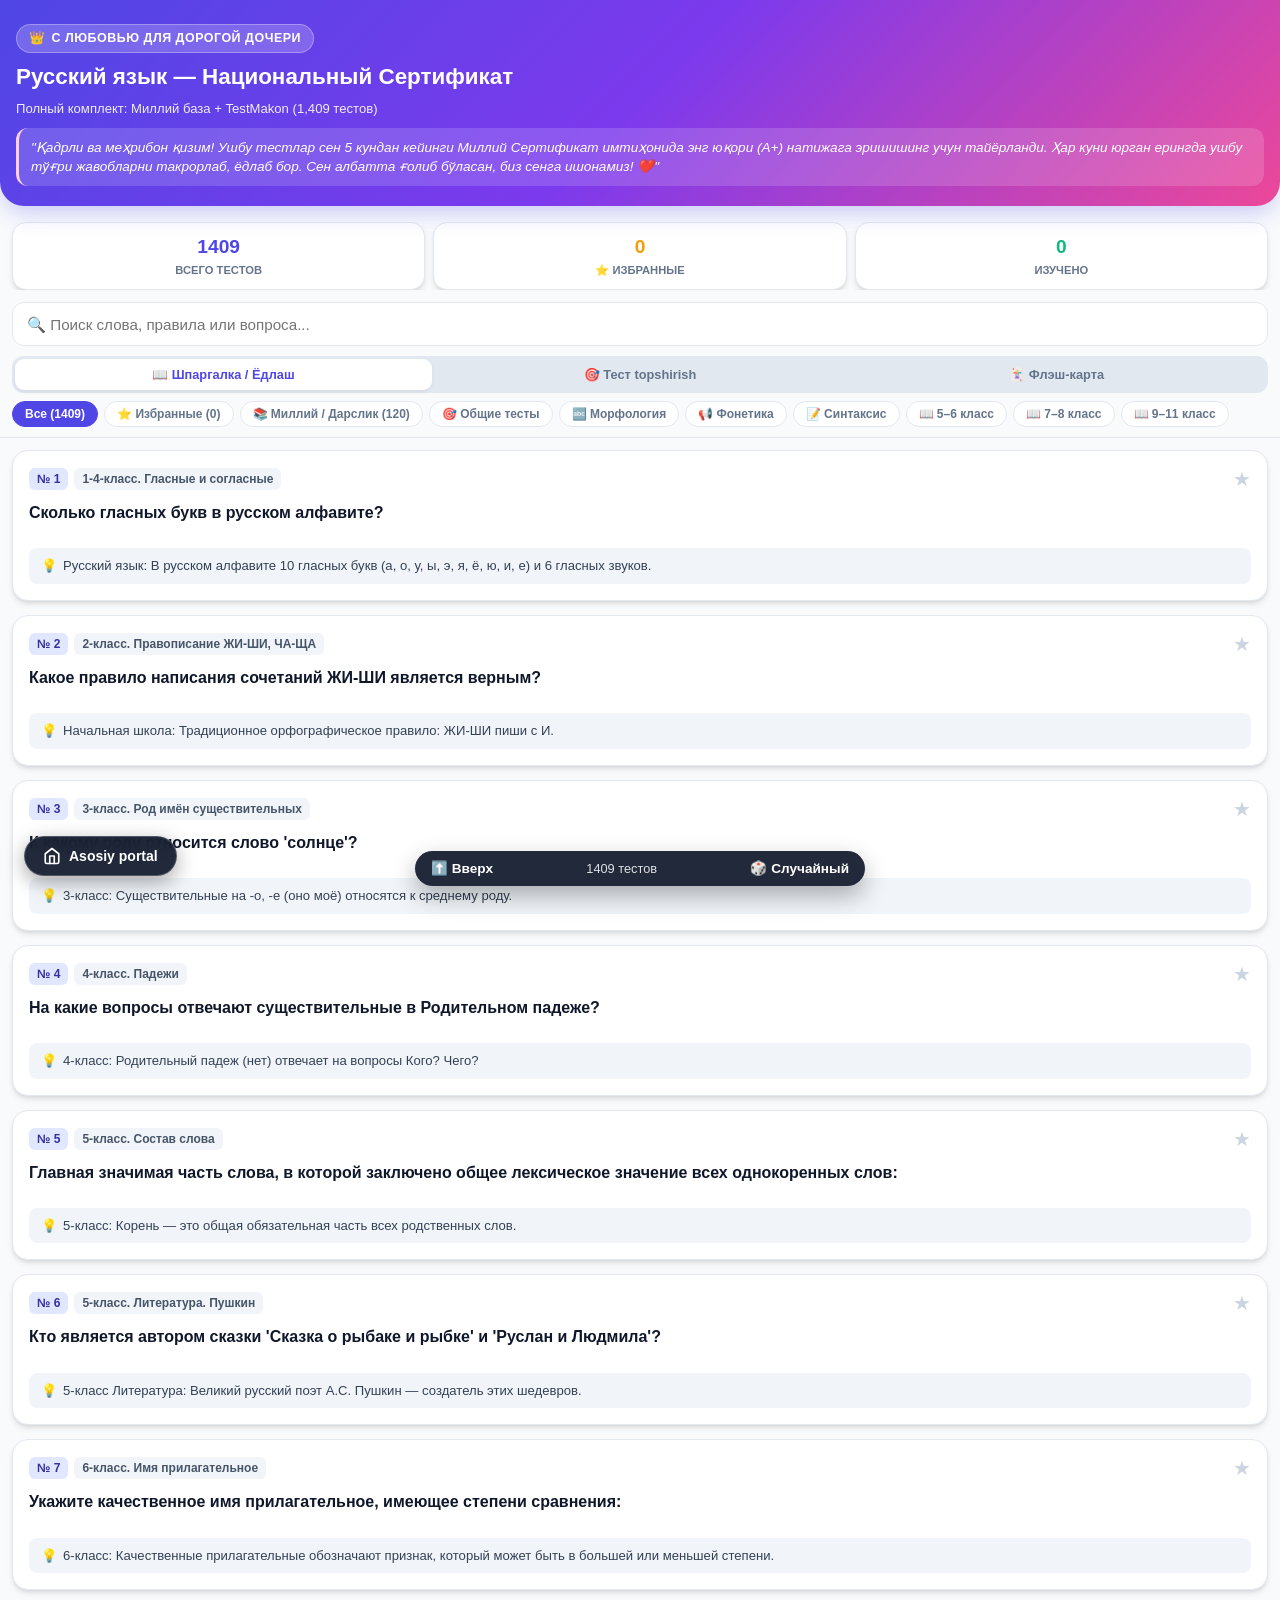
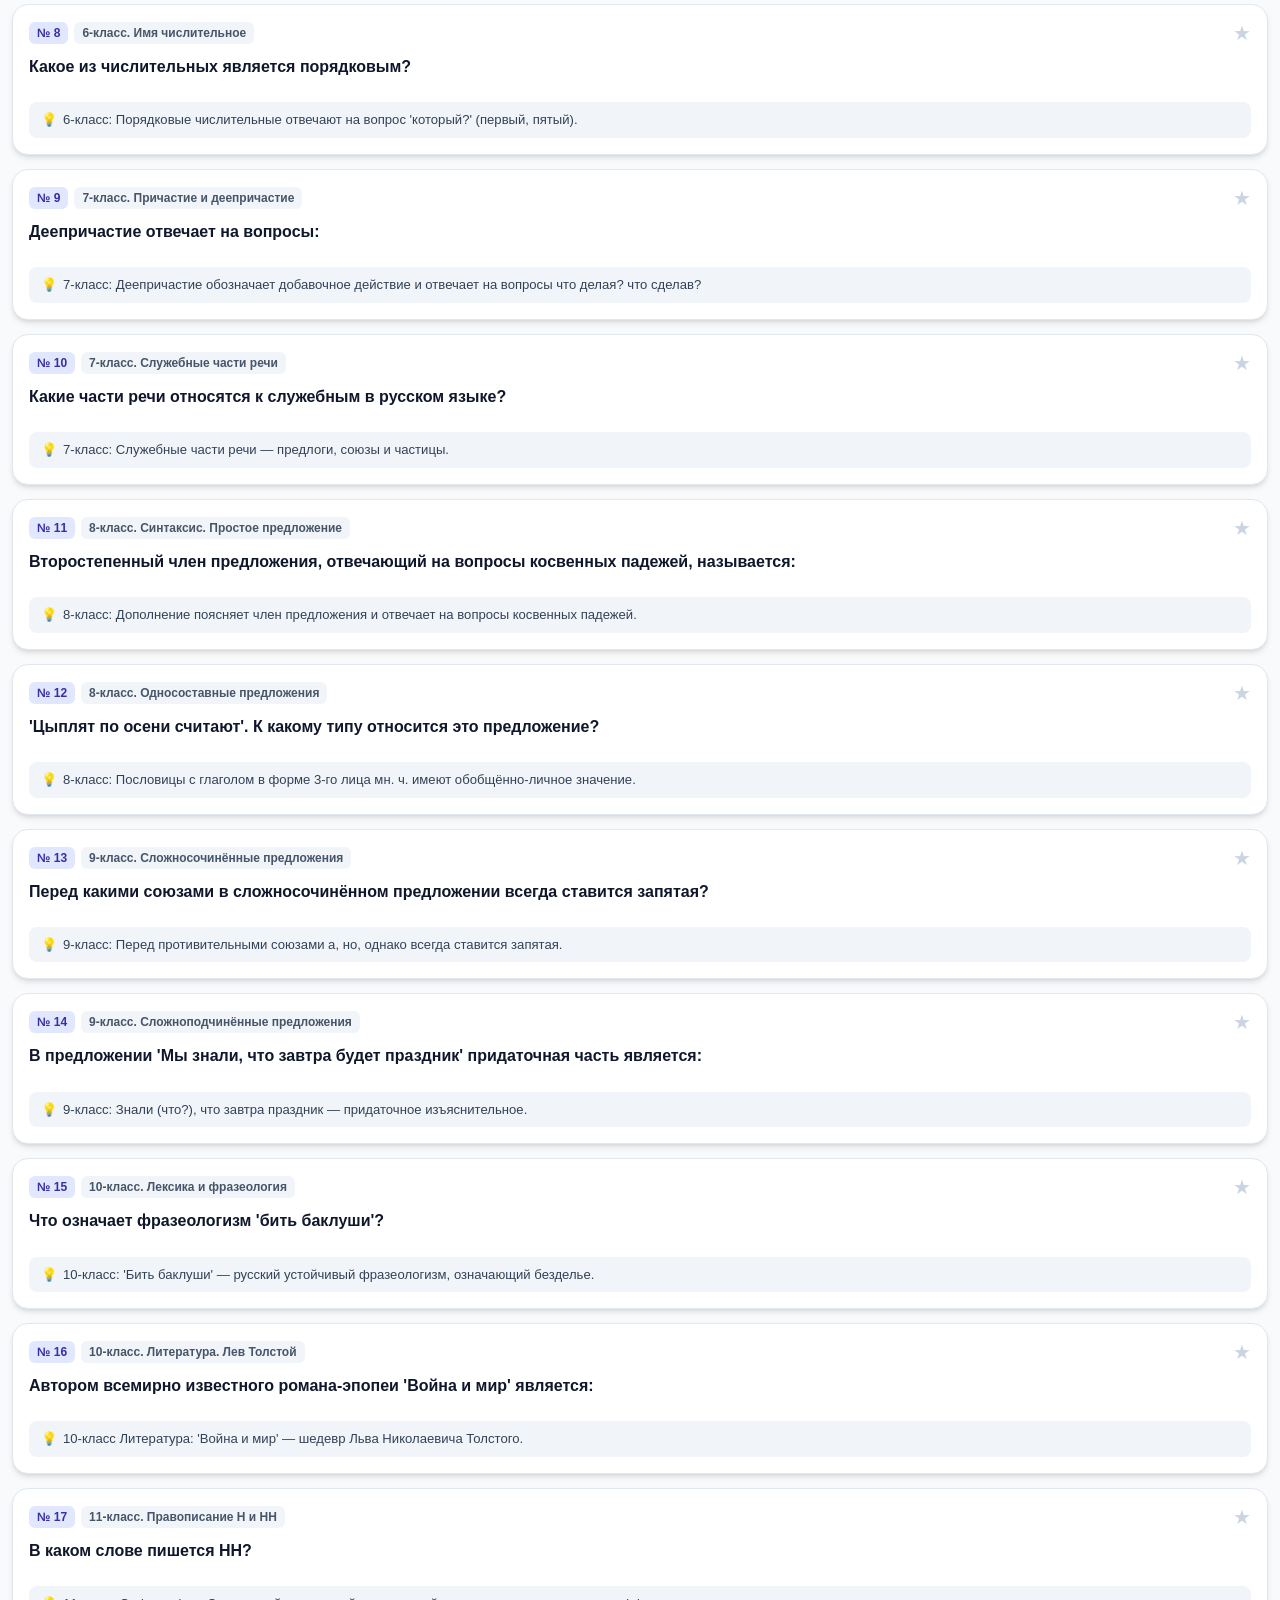
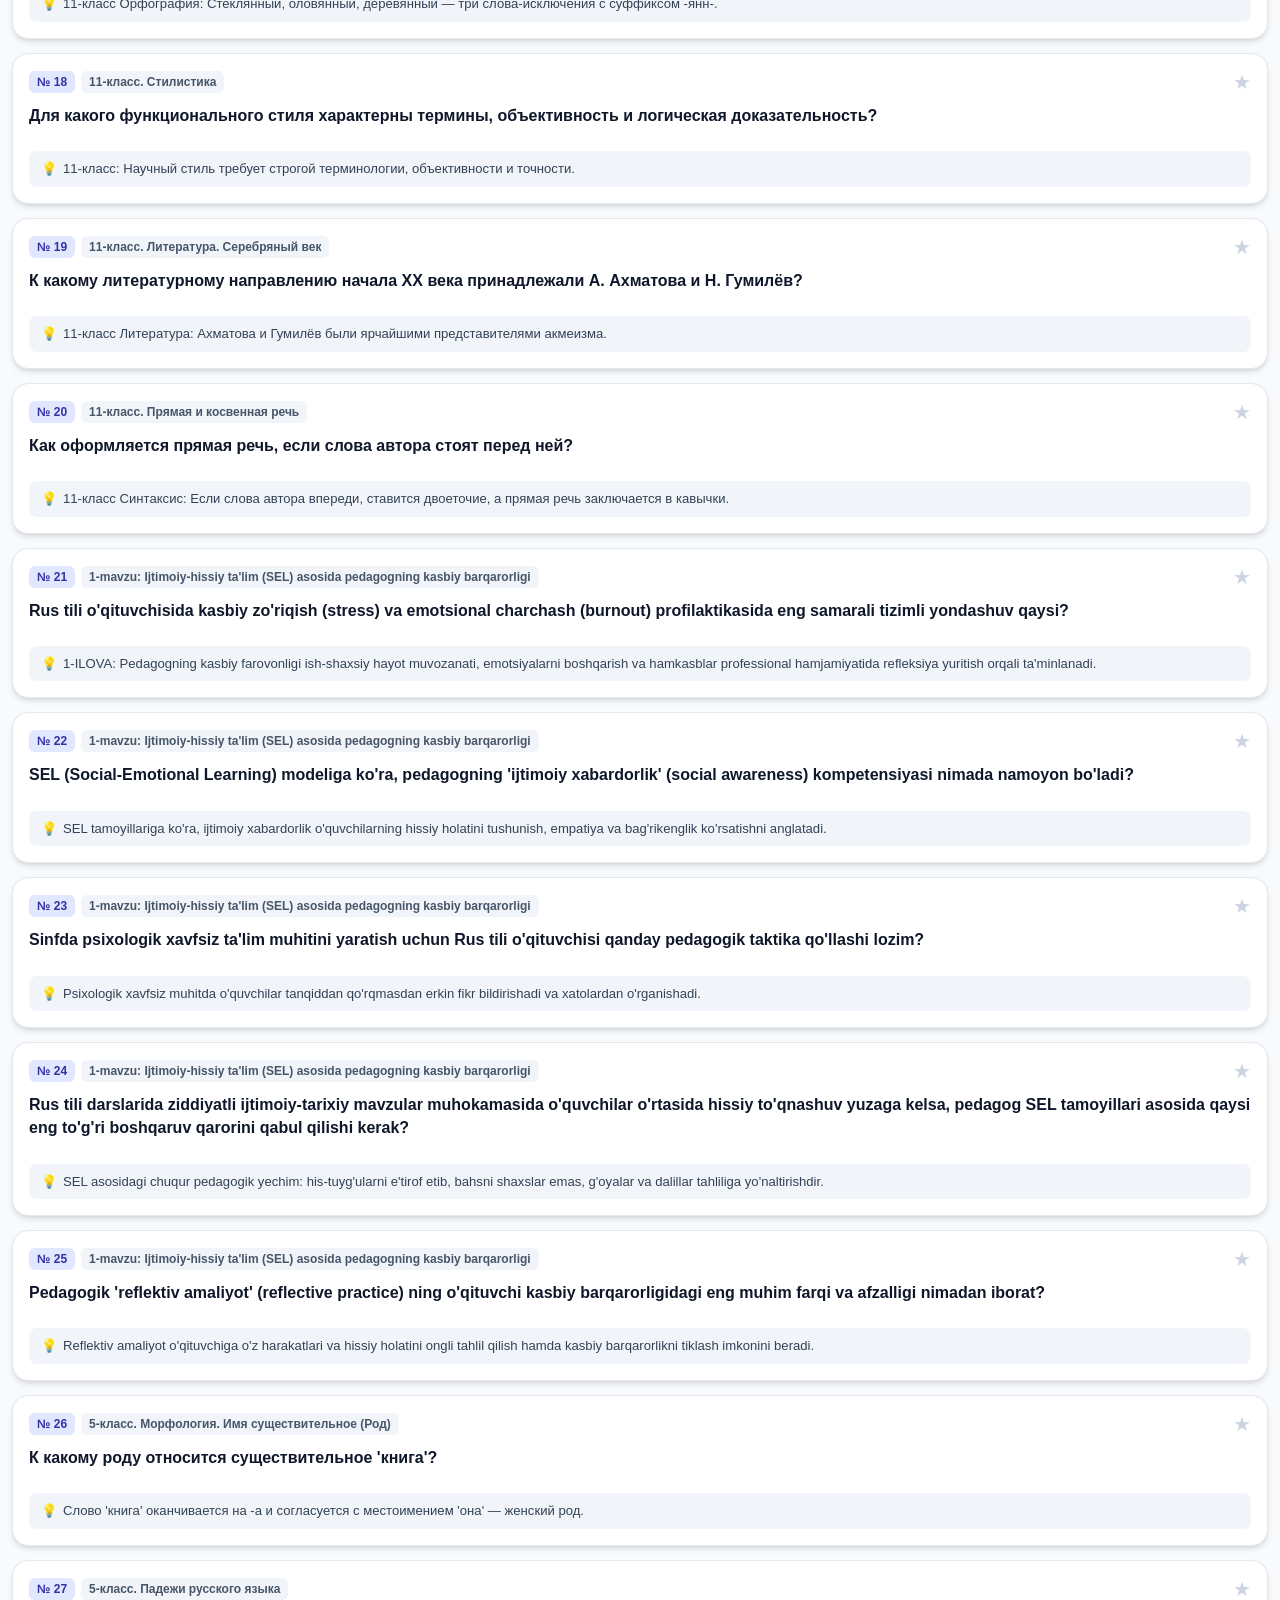
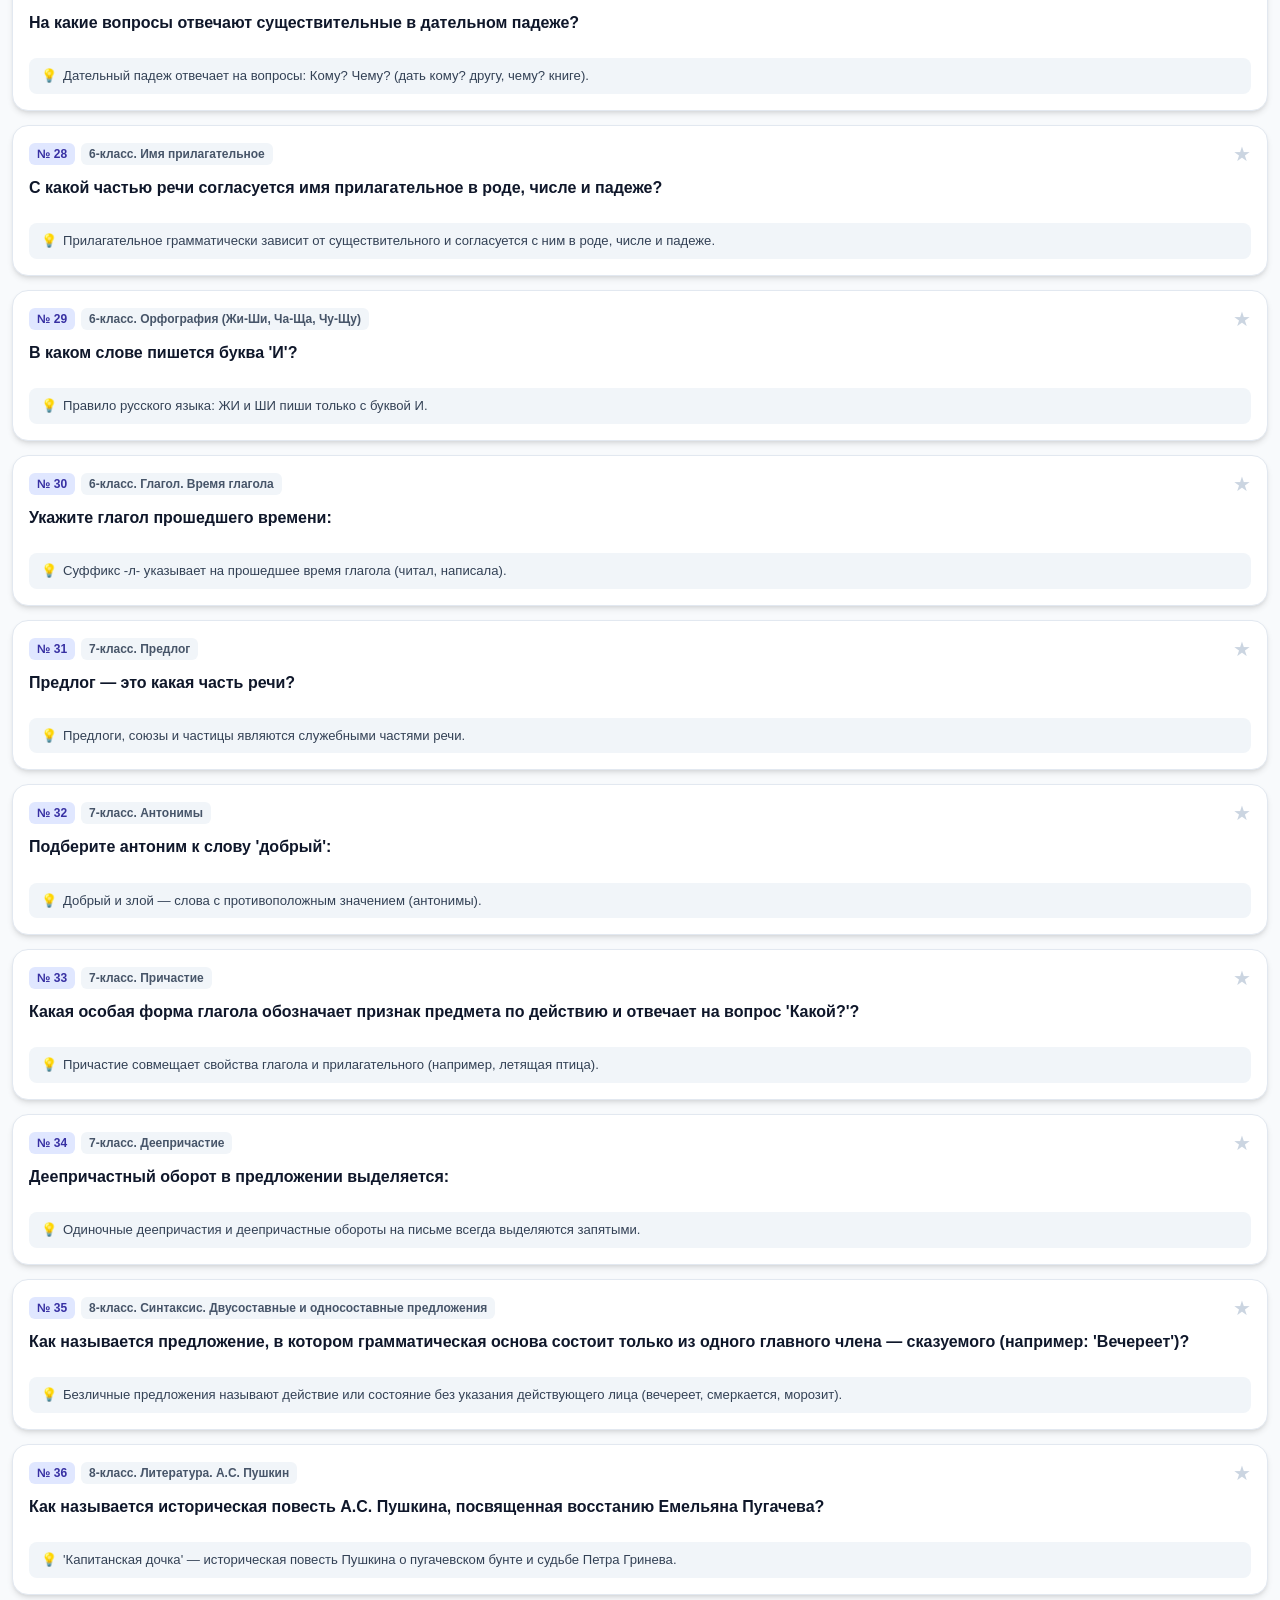
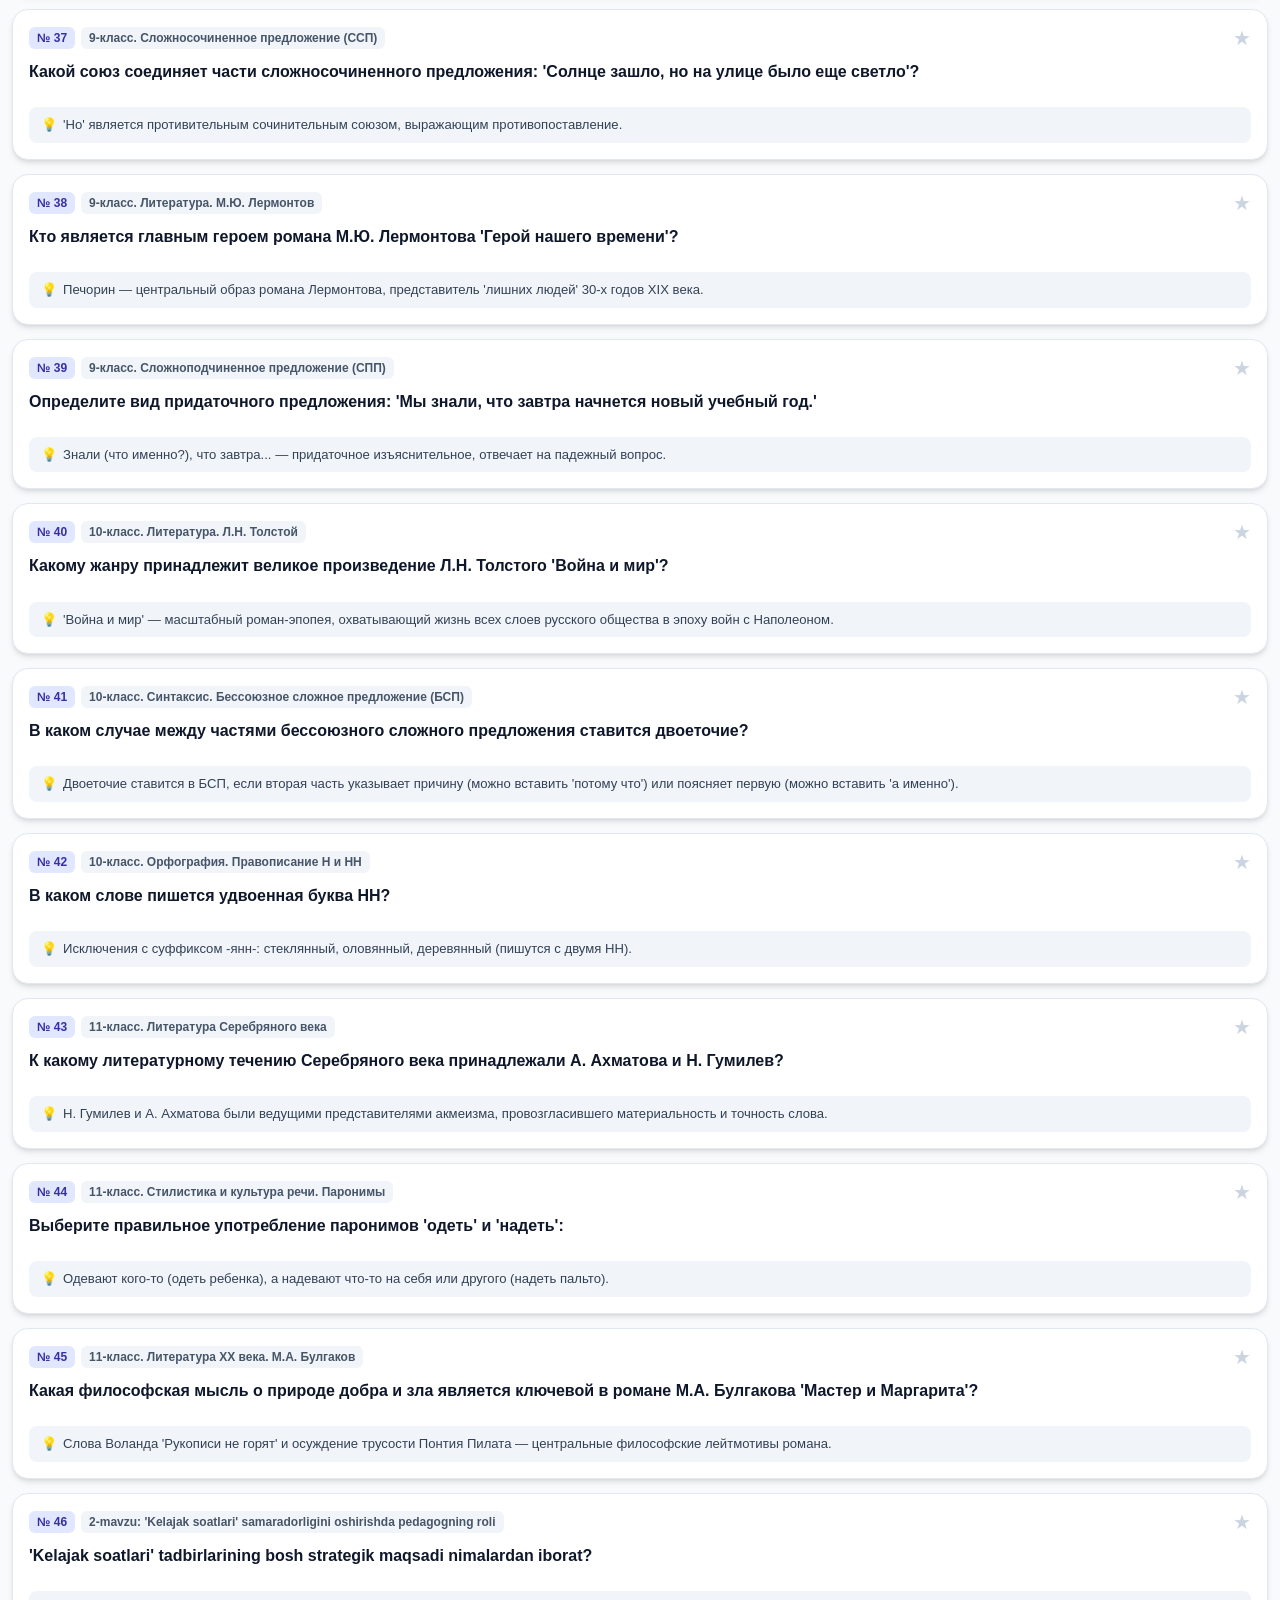
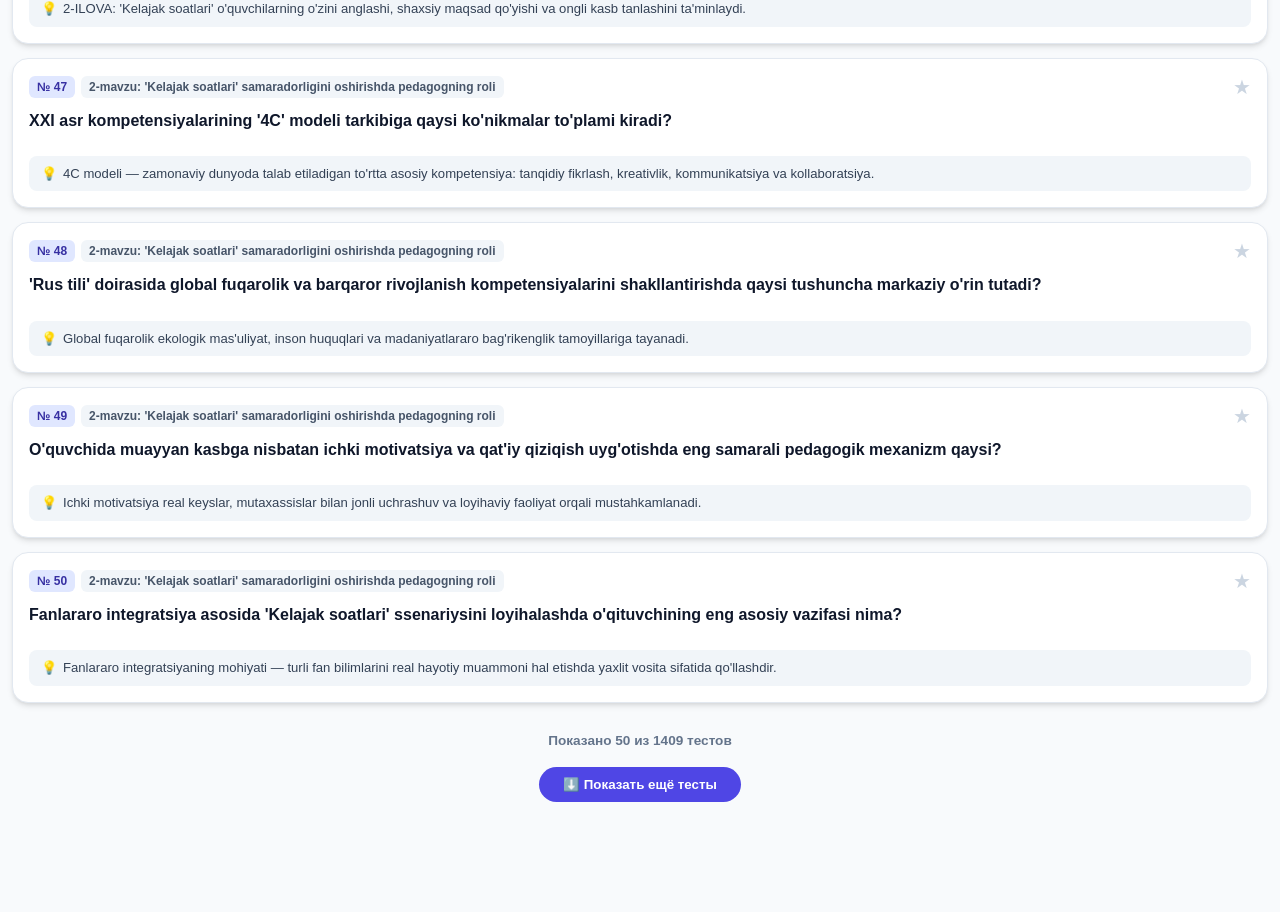
==== commit 5c07bd85: "Asosiy portal (umamatov.uz) ga qaytish tugmasi o'rnatildi" ====
--- a/rus_tili_yodlash.html
+++ b/rus_tili_yodlash.html
@@ -996,5 +996,76 @@
       });
     });
   </script>
+
+<!-- Asosiy portal (umamatov.uz) ga qaytish tugmasi -->
+<style>
+#um-portal-back {
+  position: fixed;
+  bottom: 24px;
+  left: 24px;
+  z-index: 2147482000;
+  display: inline-flex;
+  align-items: center;
+  gap: 8px;
+  padding: 10px 18px;
+  border-radius: 30px;
+  background: rgba(15, 23, 42, 0.92);
+  backdrop-filter: blur(10px);
+  color: #ffffff !important;
+  font: 700 14px -apple-system, BlinkMacSystemFont, "Segoe UI", Roboto, sans-serif;
+  text-decoration: none !important;
+  border: 1px solid rgba(255, 255, 255, 0.22);
+  box-shadow: 0 6px 20px rgba(0, 0, 0, 0.35);
+  cursor: pointer;
+  transition: all 0.25s ease;
+}
+#um-portal-back:hover {
+  background: #1d4ed8;
+  transform: translateY(-2px);
+  box-shadow: 0 10px 25px rgba(29, 78, 216, 0.45);
+  color: #fff !important;
+}
+#um-portal-back svg {
+  width: 18px;
+  height: 18px;
+  fill: none;
+  stroke: currentColor;
+  stroke-width: 2.2;
+  stroke-linecap: round;
+  stroke-linejoin: round;
+}
+@media (max-width: 768px) {
+  #um-portal-back {
+    bottom: 18px;
+    left: 16px;
+    padding: 9px 14px;
+    font-size: 13px;
+    border-radius: 24px;
+    box-shadow: 0 4px 16px rgba(0, 0, 0, 0.4);
+  }
+}
+</style>
+<a id="um-portal-back" href="https://umamatov.uz/" title="Asosiy portal (umamatov.uz) ga qaytish" onclick="umReturnToPortal(event)">
+  <svg viewBox="0 0 24 24"><path d="M3 9l9-7 9 7v11a2 2 0 0 1-2 2H5a2 2 0 0 1-2-2z"></path><polyline points="9 22 9 12 15 12 15 22"></polyline></svg>
+  <span>Asosiy portal</span>
+</a>
+<script>
+function umReturnToPortal(e) {
+  if (e) e.preventDefault();
+  // Agar boshqa tab/oyna orqali ochilgan bo'lsa:
+  try {
+    if (window.opener && !window.opener.closed) {
+      window.opener.location.href = 'https://umamatov.uz/';
+      window.opener.focus();
+      window.close();
+      return;
+    }
+  } catch(err) {}
+  
+  // Oyna yopilmasa yoki bevosita ochilgan bo'lsa:
+  window.location.href = 'https://umamatov.uz/';
+}
+</script>
+
 </body>
 </html>
